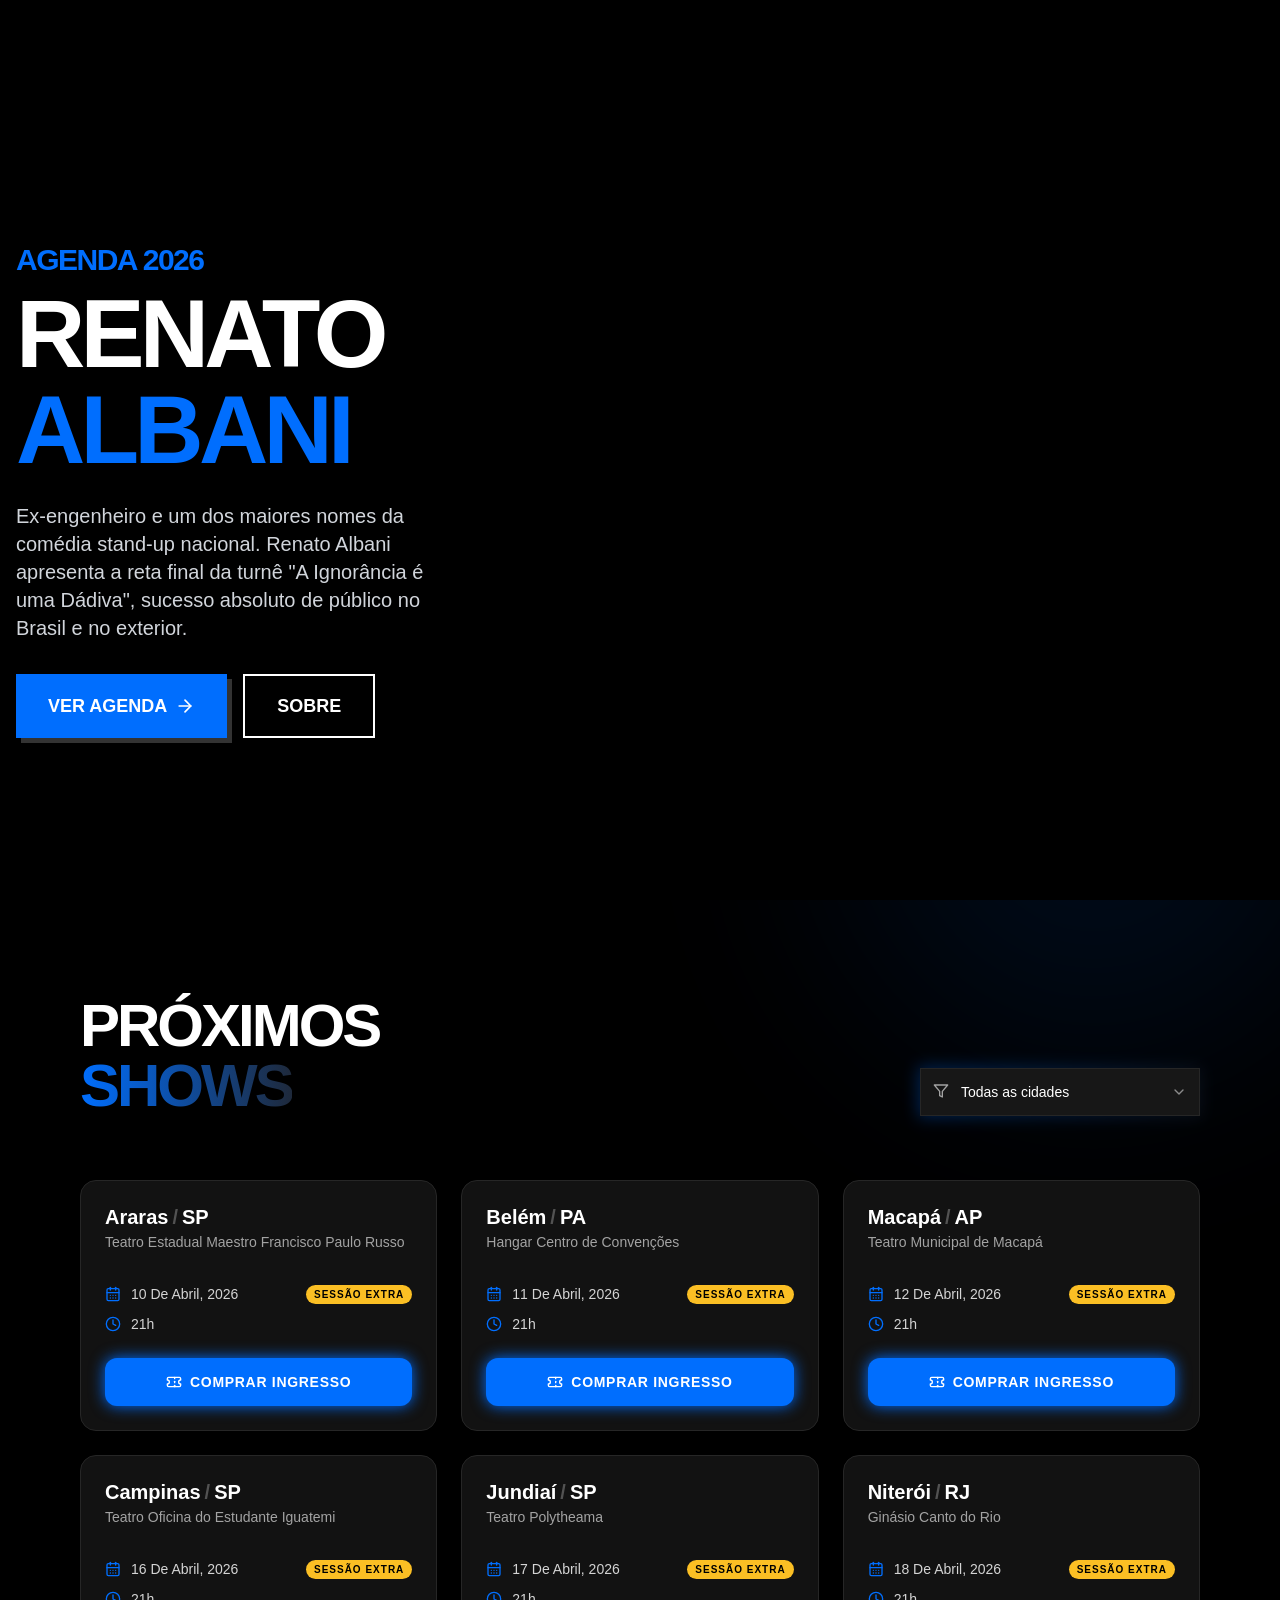
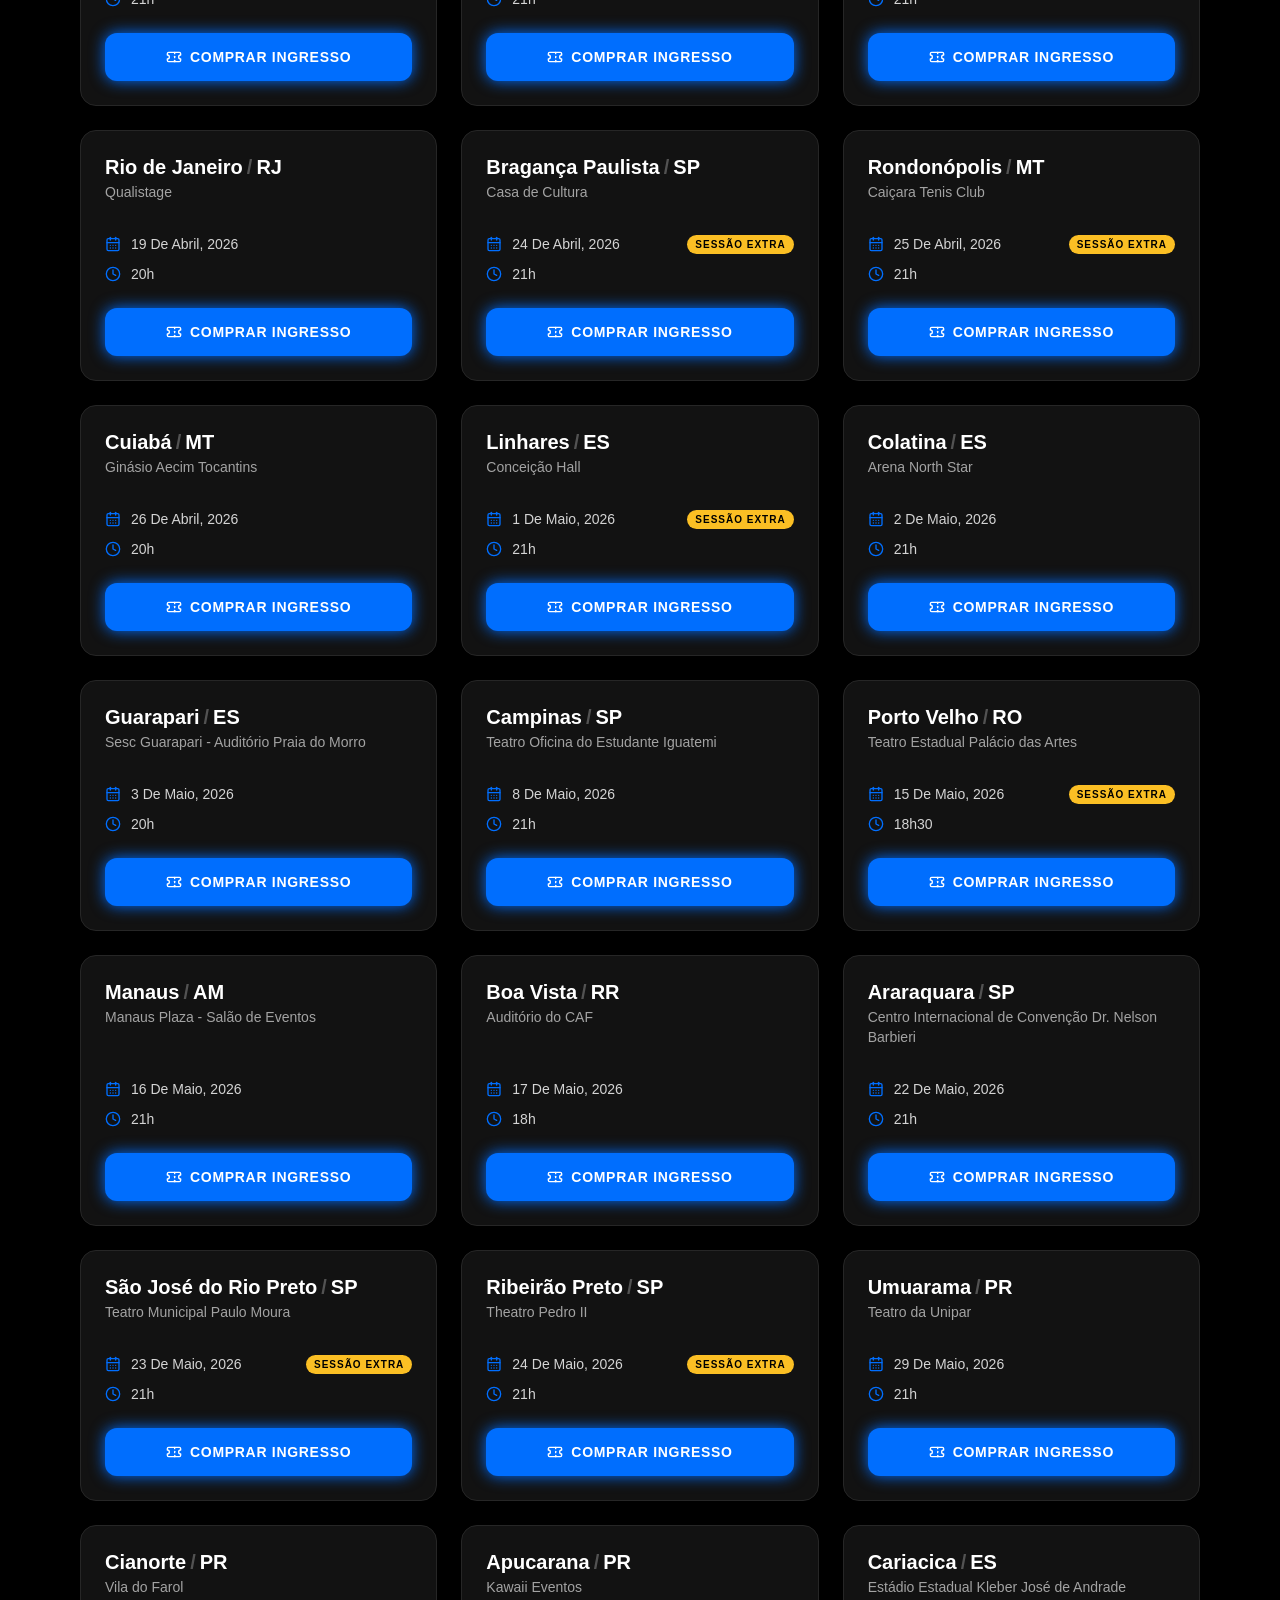
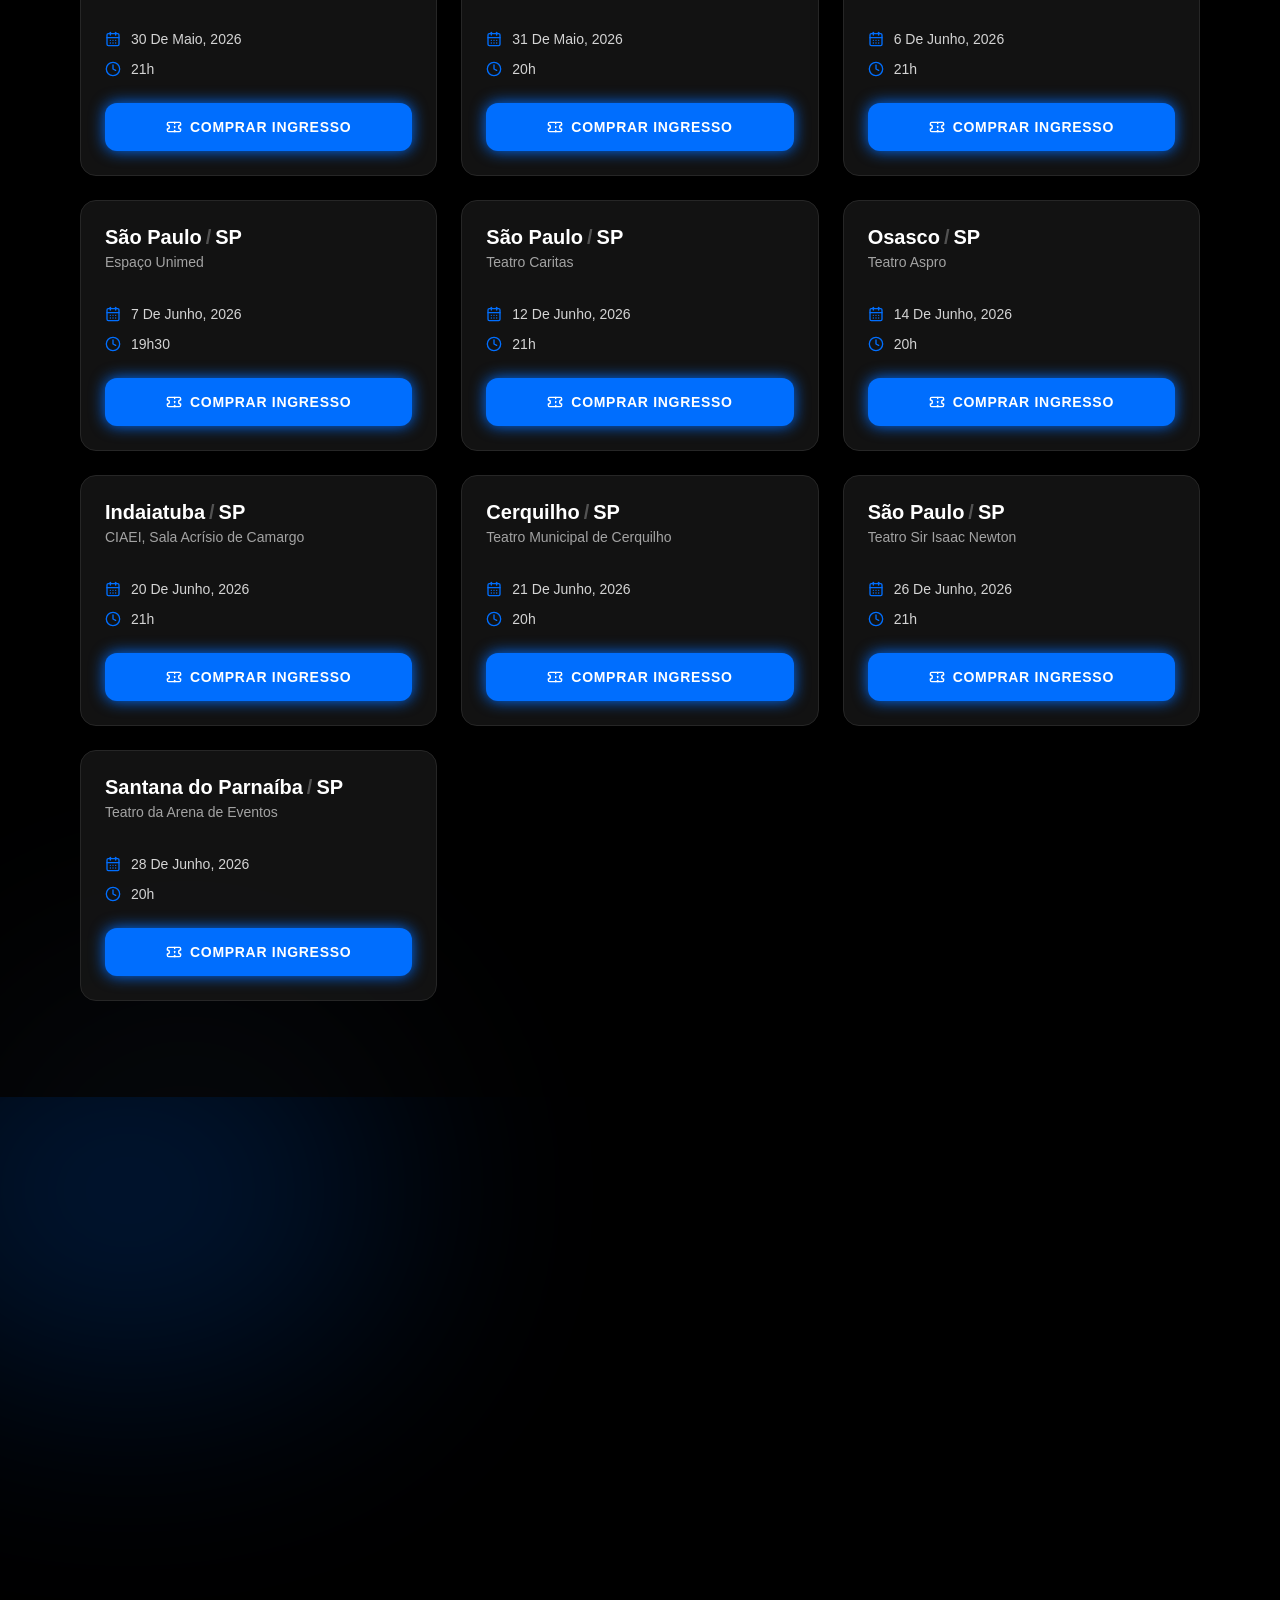
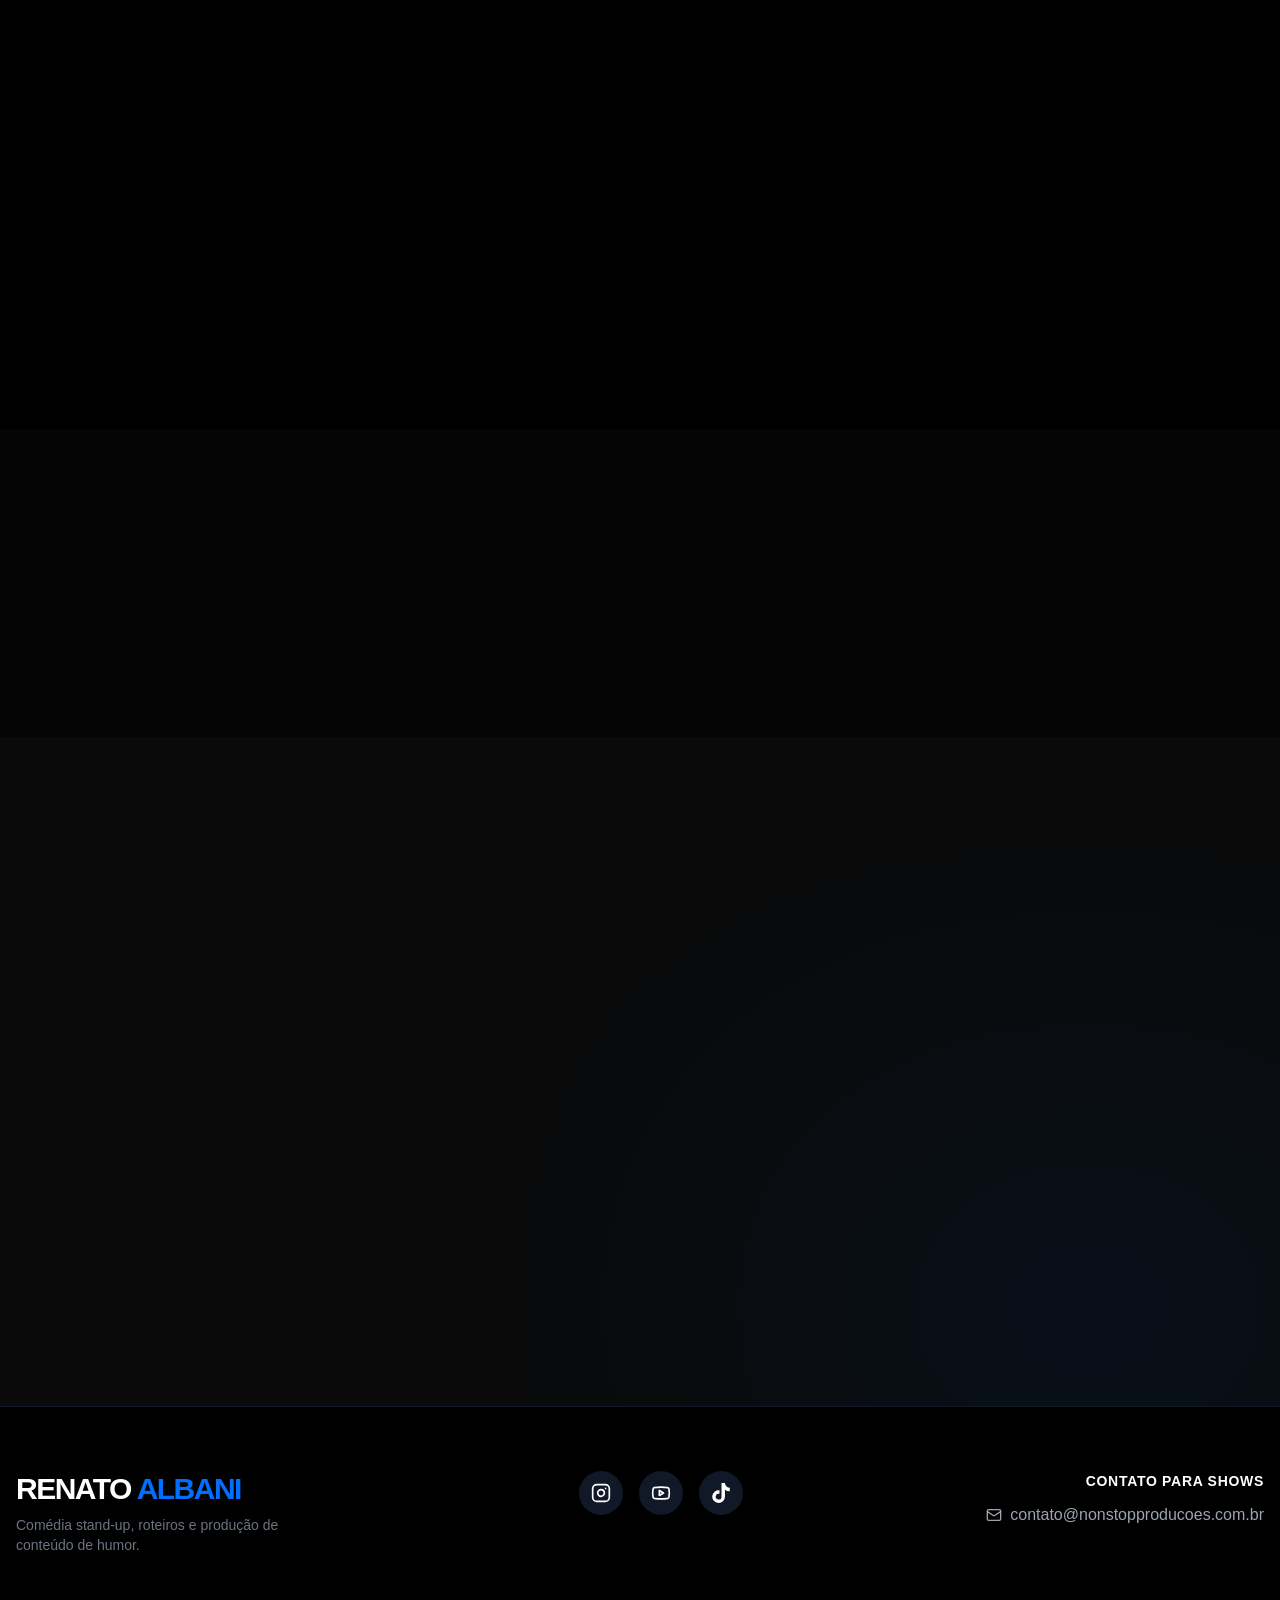
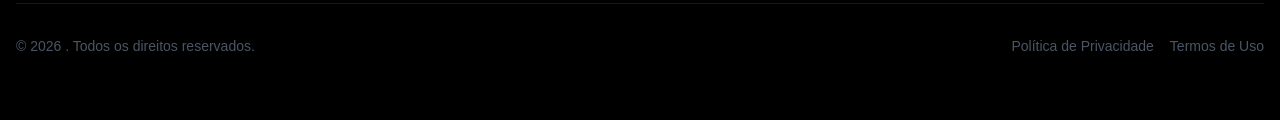
==== index.html @ 779baa6c "Add files via upload" ====
<!DOCTYPE html>
<!-- saved from url=(0043)https://renatoalbani.nonstop.com.br/#agenda -->
<html lang="en" style="--primary: #006efe; --secondary: #1e293b; --background: #000000; --text: #ffffff; --accent: #facc15; --status: #22c55e; --albani-blue: #006efe;"><head><meta http-equiv="Content-Type" content="text/html; charset=UTF-8">
	
	<link rel="icon" type="image/svg+xml" href="https://renatoalbani.nonstop.com.br/vite.svg">
	<meta name="generator" content="Renato">
	<meta name="viewport" content="width=device-width, initial-scale=1.0">
	<title>Renato Albani – NonStop</title>

	<!-- Meta Description -->
	<meta name="description" content="Site oficial de Renato Albani">

	<!-- Open Graph (para Facebook, WhatsApp, etc) -->
	<meta property="og:title" content="Renato Albani">
	<meta property="og:description" content="Site oficial de Renato Albani">
	<meta property="og:image" content="/site-assets/seo-image-1772901389747.jpg">
	<meta property="og:url" content="https://renatoalbani.nonstop.com.br/">
	<meta property="og:type" content="website">

	<!-- Twitter Card -->
	<meta name="twitter:card" content="summary_large_image">
	<meta name="twitter:title" content="Renato Albani">
	<meta name="twitter:description" content="Site oficial de Renato Albani">
	<meta name="twitter:image" content="/site-assets/seo-image-1772901389747.jpg">
  <script async="" src="./Renato Albani – NonStop_files/fbevents.js"></script><script type="text/javascript" async="" src="./Renato Albani – NonStop_files/js"></script><script async="" src="./Renato Albani – NonStop_files/gtm.js"></script><script type="module" crossorigin="" src="./Renato Albani – NonStop_files/index-f46a8a0e.js"></script>
  <link rel="stylesheet" href="./Renato Albani – NonStop_files/index-b6234763.css">
  <script type="module">
window.onerror = (message, source, lineno, colno, errorObj) => {
	const errorDetails = errorObj ? JSON.stringify({
		name: errorObj.name,
		message: errorObj.message,
		stack: errorObj.stack,
		source,
		lineno,
		colno,
	}) : null;

	window.parent.postMessage({
		type: 'horizons-runtime-error',
		message,
		error: errorDetails
	}, '*');
};
</script>
  <script type="module">
const observer = new MutationObserver((mutations) => {
	for (const mutation of mutations) {
		for (const addedNode of mutation.addedNodes) {
			if (
				addedNode.nodeType === Node.ELEMENT_NODE &&
				(
					addedNode.tagName?.toLowerCase() === 'vite-error-overlay' ||
					addedNode.classList?.contains('backdrop')
				)
			) {
				handleViteOverlay(addedNode);
			}
		}
	}
});

observer.observe(document.documentElement, {
	childList: true,
	subtree: true
});

function handleViteOverlay(node) {
	if (!node.shadowRoot) {
		return;
	}

	const backdrop = node.shadowRoot.querySelector('.backdrop');

	if (backdrop) {
		const overlayHtml = backdrop.outerHTML;
		const parser = new DOMParser();
		const doc = parser.parseFromString(overlayHtml, 'text/html');
		const messageBodyElement = doc.querySelector('.message-body');
		const fileElement = doc.querySelector('.file');
		const messageText = messageBodyElement ? messageBodyElement.textContent.trim() : '';
		const fileText = fileElement ? fileElement.textContent.trim() : '';
		const error = messageText + (fileText ? ' File:' + fileText : '');

		window.parent.postMessage({
			type: 'horizons-vite-error',
			error,
		}, '*');
	}
}
</script>
  <script type="module">
const originalConsoleError = console.error;
console.error = function(...args) {
	originalConsoleError.apply(console, args);

	let errorString = '';

	for (let i = 0; i < args.length; i++) {
		const arg = args[i];
		if (arg instanceof Error) {
			errorString = arg.stack || `${arg.name}: ${arg.message}`;
			break;
		}
	}

	if (!errorString) {
		errorString = args.map(arg => typeof arg === 'object' ? JSON.stringify(arg) : String(arg)).join(' ');
	}

	window.parent.postMessage({
		type: 'horizons-console-error',
		error: errorString
	}, '*');
};
</script>
  <script type="module">
const originalFetch = window.fetch;

window.fetch = function(...args) {
	const url = args[0] instanceof Request ? args[0].url : args[0];

	// Skip WebSocket URLs
	if (url.startsWith('ws:') || url.startsWith('wss:')) {
		return originalFetch.apply(this, args);
	}

	return originalFetch.apply(this, args)
		.then(async response => {
			const contentType = response.headers.get('Content-Type') || '';

			// Exclude HTML document responses
			const isDocumentResponse =
				contentType.includes('text/html') ||
				contentType.includes('application/xhtml+xml');

			if (!response.ok && !isDocumentResponse) {
					const responseClone = response.clone();
					const errorFromRes = await responseClone.text();
					const requestUrl = response.url;
					console.error(`Fetch error from ${requestUrl}: ${errorFromRes}`);
			}

			return response;
		})
		.catch(error => {
			if (!url.match(/.html?$/i)) {
				console.error(error);
			}

			throw error;
		});
};
</script>
  <script type="module">
if (window.navigation && window.self !== window.top) {
	window.navigation.addEventListener('navigate', (event) => {
		const url = event.destination.url;

		try {
			const destinationUrl = new URL(url);
			const destinationOrigin = destinationUrl.origin;
			const currentOrigin = window.location.origin;

			if (destinationOrigin === currentOrigin) {
				return;
			}
		} catch (error) {
			return;
		}

		window.parent.postMessage({
			type: 'horizons-navigation-error',
			url,
		}, '*');
	});
}
</script>
<style type="text/css"></style><meta name="description" content="Site oficial de Renato Albani: shows, agenda e novidades." data-react-helmet="true"><!-- Google Tag Manager -->
<script>(function(w,d,s,l,i){w[l]=w[l]||[];w[l].push({'gtm.start':
new Date().getTime(),event:'gtm.js'});var f=d.getElementsByTagName(s)[0],
j=d.createElement(s),dl=l!='dataLayer'?'&l='+l:'';j.async=true;j.src=
'https://www.googletagmanager.com/gtm.js?id='+i+dl;f.parentNode.insertBefore(j,f);
})(window,document,'script','dataLayer','GTM-5PXBJ64B');</script>
<!-- End Google Tag Manager --></head>

<body cz-shortcut-listen="true"><!-- End Google Tag Manager (noscript) -->
<noscript><iframe src="https://www.googletagmanager.com/ns.html?id=GTM-5PXBJ64B"
height="0" width="0" style="display:none;visibility:hidden"></iframe></noscript>
<!-- Google Tag Manager (noscript) -->
	<div id="root"><main class="bg-black min-h-screen flex flex-col"><section class="relative min-h-screen flex items-center pt-20 overflow-hidden bg-black"><div class="absolute inset-0 z-0" style="background-image: url(&quot;/site-assets/hero_background-1772838445820.jpg&quot;); background-size: cover; background-position: center center; background-repeat: no-repeat;"></div><div class="absolute inset-0 z-0 bg-gradient-to-r from-black/90 to-transparent"></div><div class="container mx-auto px-4 relative z-10"><div class="grid md:grid-cols-2 gap-12 items-center"><div class="text-left" style="opacity: 1; transform: none;"><h2 class="text-primary font-black tracking-tighter text-2xl md:text-3xl mb-2 uppercase">AGENDA 2026</h2><h1 class="text-6xl md:text-8xl font-black text-white leading-[0.9] mb-6 tracking-tighter uppercase">RENATO<br><span class="text-primary">ALBANI</span></h1><p class="text-xl text-gray-300 mb-8 max-w-md font-medium">Ex-engenheiro e um dos maiores nomes da comédia stand-up nacional. Renato Albani apresenta a reta final da turnê "A Ignorância é uma Dádiva", sucesso absoluto de público no Brasil e no exterior. </p><div class="flex flex-wrap gap-4"><a href="https://renatoalbani.nonstop.com.br/#agenda" class="bg-primary text-white px-8 py-4 rounded-none font-bold text-lg hover:bg-secondary transition-all flex items-center gap-2 shadow-[5px_5px_0px_0px_rgba(255,255,255,0.2)] hover:translate-y-1 hover:shadow-none">VER AGENDA <svg xmlns="http://www.w3.org/2000/svg" width="24" height="24" viewBox="0 0 24 24" fill="none" stroke="currentColor" stroke-width="2" stroke-linecap="round" stroke-linejoin="round" class="w-5 h-5"><path d="M5 12h14"></path><path d="m12 5 7 7-7 7"></path></svg></a><a href="https://renatoalbani.nonstop.com.br/#sobre" class="border-2 border-white text-white px-8 py-4 rounded-none font-bold text-lg hover:bg-white hover:text-black transition-all">SOBRE</a></div></div><div class="hidden md:block"></div></div></div></section><section id="agenda" class="py-24 bg-black relative overflow-hidden"><div class="absolute top-0 left-0 w-full h-full overflow-hidden pointer-events-none"><div class="absolute top-[-10%] right-[-5%] w-[500px] h-[500px] bg-primary opacity-10 rounded-full blur-[120px]"></div><div class="absolute bottom-[-10%] left-[-5%] w-[500px] h-[500px] bg-secondary opacity-20 rounded-full blur-[120px]"></div></div><div class="container mx-auto px-4 max-w-6xl relative z-10"><div class="flex flex-col md:flex-row justify-between items-start md:items-end mb-16 gap-8"><div class="text-left space-y-4"><h2 class="text-4xl md:text-6xl font-black text-white leading-tight uppercase tracking-tighter">Próximos <br><span class="text-transparent bg-clip-text bg-gradient-to-r from-primary to-secondary">Shows</span></h2></div><div class="w-full md:w-auto min-w-[280px]"><div class="relative group"><div class="absolute -inset-0.5 bg-gradient-to-r from-primary to-secondary rounded-lg blur opacity-30 group-hover:opacity-60 transition duration-500"></div><button type="button" role="combobox" aria-controls="radix-:r0:" aria-expanded="false" aria-autocomplete="none" dir="ltr" data-state="closed" class="flex items-center justify-between border px-3 py-2 text-sm ring-offset-background placeholder:text-muted-foreground focus:outline-none focus:ring-2 focus:ring-offset-2 disabled:cursor-not-allowed disabled:opacity-50 relative w-full h-12 bg-neutral-900 border-neutral-800 text-white focus:ring-primary rounded-lg pl-10"><svg xmlns="http://www.w3.org/2000/svg" width="24" height="24" viewBox="0 0 24 24" fill="none" stroke="currentColor" stroke-width="2" stroke-linecap="round" stroke-linejoin="round" class="absolute left-3 top-3.5 w-4 h-4 text-neutral-400"><polygon points="22 3 2 3 10 12.46 10 19 14 21 14 12.46 22 3"></polygon></svg><span style="pointer-events: none;">Todas as cidades</span><svg xmlns="http://www.w3.org/2000/svg" width="24" height="24" viewBox="0 0 24 24" fill="none" stroke="currentColor" stroke-width="2" stroke-linecap="round" stroke-linejoin="round" class="h-4 w-4 opacity-50" aria-hidden="true"><path d="m6 9 6 6 6-6"></path></svg></button></div></div></div><div class="grid grid-cols-1 md:grid-cols-2 lg:grid-cols-3 gap-6" style="opacity: 1;"><div class="group relative flex flex-col bg-neutral-900/80 hover:bg-neutral-900 border border-neutral-800 hover:border-blue-900/50 rounded-2xl overflow-hidden transition-all duration-300 ease-out" style="opacity: 1; transform: none;"><div class="p-6 flex flex-col gap-4 flex-1"><div><h3 class="text-xl font-bold text-white group-hover:text-primary transition-colors line-clamp-2 leading-tight mb-0.5">Araras<span class="text-neutral-600 mx-1">/</span>SP</h3><p class="text-sm font-medium text-neutral-400">Teatro Estadual Maestro Francisco Paulo Russo</p></div><div class="mt-auto space-y-2.5 pt-4"><div class="flex items-center gap-2.5"><svg xmlns="http://www.w3.org/2000/svg" width="24" height="24" viewBox="0 0 24 24" fill="none" stroke="currentColor" stroke-width="2" stroke-linecap="round" stroke-linejoin="round" class="w-4 h-4 text-primary"><rect width="18" height="18" x="3" y="4" rx="2" ry="2"></rect><line x1="16" x2="16" y1="2" y2="6"></line><line x1="8" x2="8" y1="2" y2="6"></line><line x1="3" x2="21" y1="10" y2="10"></line><path d="M8 14h.01"></path><path d="M12 14h.01"></path><path d="M16 14h.01"></path><path d="M8 18h.01"></path><path d="M12 18h.01"></path><path d="M16 18h.01"></path></svg><span class="text-sm font-medium text-neutral-300 capitalize">10 de abril, 2026</span><span class="ml-auto bg-amber-400 text-black text-[10px] font-black tracking-widest uppercase px-2 py-0.5 rounded-full">Sessão Extra</span></div><div class="flex items-center gap-2.5"><svg xmlns="http://www.w3.org/2000/svg" width="24" height="24" viewBox="0 0 24 24" fill="none" stroke="currentColor" stroke-width="2" stroke-linecap="round" stroke-linejoin="round" class="w-4 h-4 text-primary"><circle cx="12" cy="12" r="10"></circle><polyline points="12 6 12 12 16 14"></polyline></svg><span class="text-sm font-medium text-neutral-300">21h</span></div></div></div><div class="p-6 pt-0 mt-auto"><a href="Ingresso%20Digital.html?data=10+de+abril%2C+2026&hora=21h&local=Araras+%2F+SP+-+Teatro+Estadual+Maestro+Francisco+Paulo+Russo" class="inline-flex items-center justify-center ring-offset-background focus-visible:outline-none focus-visible:ring-2 focus-visible:ring-ring focus-visible:ring-offset-2 disabled:pointer-events-none disabled:opacity-50 hover:bg-primary/90 px-4 py-2 w-full h-12 rounded-xl text-sm font-bold uppercase tracking-wider transition-all duration-300 bg-primary hover:brightness-90 text-white shadow-[0_0_15px_var(--primary)] hover:shadow-[0_0_25px_var(--primary)] border-none" style="text-decoration: none;"><div class="flex items-center justify-center gap-2"><svg xmlns="http://www.w3.org/2000/svg" width="24" height="24" viewBox="0 0 24 24" fill="none" stroke="currentColor" stroke-width="2" stroke-linecap="round" stroke-linejoin="round" class="w-4 h-4"><path d="M2 9a3 3 0 0 1 0 6v2a2 2 0 0 0 2 2h16a2 2 0 0 0 2-2v-2a3 3 0 0 1 0-6V7a2 2 0 0 0-2-2H4a2 2 0 0 0-2 2Z"></path><path d="M13 5v2"></path><path d="M13 17v2"></path><path d="M13 11v2"></path></svg>Comprar Ingresso</div></a></div></div><div class="group relative flex flex-col bg-neutral-900/80 hover:bg-neutral-900 border border-neutral-800 hover:border-blue-900/50 rounded-2xl overflow-hidden transition-all duration-300 ease-out" style="opacity: 1; transform: none;"><div class="p-6 flex flex-col gap-4 flex-1"><div><h3 class="text-xl font-bold text-white group-hover:text-primary transition-colors line-clamp-2 leading-tight mb-0.5">Belém<span class="text-neutral-600 mx-1">/</span>PA</h3><p class="text-sm font-medium text-neutral-400">Hangar Centro de Convenções</p></div><div class="mt-auto space-y-2.5 pt-4"><div class="flex items-center gap-2.5"><svg xmlns="http://www.w3.org/2000/svg" width="24" height="24" viewBox="0 0 24 24" fill="none" stroke="currentColor" stroke-width="2" stroke-linecap="round" stroke-linejoin="round" class="w-4 h-4 text-primary"><rect width="18" height="18" x="3" y="4" rx="2" ry="2"></rect><line x1="16" x2="16" y1="2" y2="6"></line><line x1="8" x2="8" y1="2" y2="6"></line><line x1="3" x2="21" y1="10" y2="10"></line><path d="M8 14h.01"></path><path d="M12 14h.01"></path><path d="M16 14h.01"></path><path d="M8 18h.01"></path><path d="M12 18h.01"></path><path d="M16 18h.01"></path></svg><span class="text-sm font-medium text-neutral-300 capitalize">11 de abril, 2026</span><span class="ml-auto bg-amber-400 text-black text-[10px] font-black tracking-widest uppercase px-2 py-0.5 rounded-full">Sessão Extra</span></div><div class="flex items-center gap-2.5"><svg xmlns="http://www.w3.org/2000/svg" width="24" height="24" viewBox="0 0 24 24" fill="none" stroke="currentColor" stroke-width="2" stroke-linecap="round" stroke-linejoin="round" class="w-4 h-4 text-primary"><circle cx="12" cy="12" r="10"></circle><polyline points="12 6 12 12 16 14"></polyline></svg><span class="text-sm font-medium text-neutral-300">21h</span></div></div></div><div class="p-6 pt-0 mt-auto"><a href="Ingresso%20Digital.html?data=11+de+abril%2C+2026&hora=21h&local=Bel%C3%A9m+%2F+PA+-+Hangar+Centro+de+Conven%C3%A7%C3%B5es" class="inline-flex items-center justify-center ring-offset-background focus-visible:outline-none focus-visible:ring-2 focus-visible:ring-ring focus-visible:ring-offset-2 disabled:pointer-events-none disabled:opacity-50 hover:bg-primary/90 px-4 py-2 w-full h-12 rounded-xl text-sm font-bold uppercase tracking-wider transition-all duration-300 bg-primary hover:brightness-90 text-white shadow-[0_0_15px_var(--primary)] hover:shadow-[0_0_25px_var(--primary)] border-none" style="text-decoration: none;"><div class="flex items-center justify-center gap-2"><svg xmlns="http://www.w3.org/2000/svg" width="24" height="24" viewBox="0 0 24 24" fill="none" stroke="currentColor" stroke-width="2" stroke-linecap="round" stroke-linejoin="round" class="w-4 h-4"><path d="M2 9a3 3 0 0 1 0 6v2a2 2 0 0 0 2 2h16a2 2 0 0 0 2-2v-2a3 3 0 0 1 0-6V7a2 2 0 0 0-2-2H4a2 2 0 0 0-2 2Z"></path><path d="M13 5v2"></path><path d="M13 17v2"></path><path d="M13 11v2"></path></svg>Comprar Ingresso</div></a></div></div><div class="group relative flex flex-col bg-neutral-900/80 hover:bg-neutral-900 border border-neutral-800 hover:border-blue-900/50 rounded-2xl overflow-hidden transition-all duration-300 ease-out" style="opacity: 1; transform: none;"><div class="p-6 flex flex-col gap-4 flex-1"><div><h3 class="text-xl font-bold text-white group-hover:text-primary transition-colors line-clamp-2 leading-tight mb-0.5">Macapá<span class="text-neutral-600 mx-1">/</span>AP</h3><p class="text-sm font-medium text-neutral-400">Teatro Municipal de Macapá</p></div><div class="mt-auto space-y-2.5 pt-4"><div class="flex items-center gap-2.5"><svg xmlns="http://www.w3.org/2000/svg" width="24" height="24" viewBox="0 0 24 24" fill="none" stroke="currentColor" stroke-width="2" stroke-linecap="round" stroke-linejoin="round" class="w-4 h-4 text-primary"><rect width="18" height="18" x="3" y="4" rx="2" ry="2"></rect><line x1="16" x2="16" y1="2" y2="6"></line><line x1="8" x2="8" y1="2" y2="6"></line><line x1="3" x2="21" y1="10" y2="10"></line><path d="M8 14h.01"></path><path d="M12 14h.01"></path><path d="M16 14h.01"></path><path d="M8 18h.01"></path><path d="M12 18h.01"></path><path d="M16 18h.01"></path></svg><span class="text-sm font-medium text-neutral-300 capitalize">12 de abril, 2026</span><span class="ml-auto bg-amber-400 text-black text-[10px] font-black tracking-widest uppercase px-2 py-0.5 rounded-full">Sessão Extra</span></div><div class="flex items-center gap-2.5"><svg xmlns="http://www.w3.org/2000/svg" width="24" height="24" viewBox="0 0 24 24" fill="none" stroke="currentColor" stroke-width="2" stroke-linecap="round" stroke-linejoin="round" class="w-4 h-4 text-primary"><circle cx="12" cy="12" r="10"></circle><polyline points="12 6 12 12 16 14"></polyline></svg><span class="text-sm font-medium text-neutral-300">21h</span></div></div></div><div class="p-6 pt-0 mt-auto"><a href="Ingresso%20Digital.html?data=12+de+abril%2C+2026&hora=21h&local=Macap%C3%A1+%2F+AP+-+Teatro+Municipal+de+Macap%C3%A1" class="inline-flex items-center justify-center ring-offset-background focus-visible:outline-none focus-visible:ring-2 focus-visible:ring-ring focus-visible:ring-offset-2 disabled:pointer-events-none disabled:opacity-50 hover:bg-primary/90 px-4 py-2 w-full h-12 rounded-xl text-sm font-bold uppercase tracking-wider transition-all duration-300 bg-primary hover:brightness-90 text-white shadow-[0_0_15px_var(--primary)] hover:shadow-[0_0_25px_var(--primary)] border-none" style="text-decoration: none;"><div class="flex items-center justify-center gap-2"><svg xmlns="http://www.w3.org/2000/svg" width="24" height="24" viewBox="0 0 24 24" fill="none" stroke="currentColor" stroke-width="2" stroke-linecap="round" stroke-linejoin="round" class="w-4 h-4"><path d="M2 9a3 3 0 0 1 0 6v2a2 2 0 0 0 2 2h16a2 2 0 0 0 2-2v-2a3 3 0 0 1 0-6V7a2 2 0 0 0-2-2H4a2 2 0 0 0-2 2Z"></path><path d="M13 5v2"></path><path d="M13 17v2"></path><path d="M13 11v2"></path></svg>Comprar Ingresso</div></a></div></div><div class="group relative flex flex-col bg-neutral-900/80 hover:bg-neutral-900 border border-neutral-800 hover:border-blue-900/50 rounded-2xl overflow-hidden transition-all duration-300 ease-out" style="opacity: 1; transform: none;"><div class="p-6 flex flex-col gap-4 flex-1"><div><h3 class="text-xl font-bold text-white group-hover:text-primary transition-colors line-clamp-2 leading-tight mb-0.5">Campinas<span class="text-neutral-600 mx-1">/</span>SP</h3><p class="text-sm font-medium text-neutral-400">Teatro Oficina do Estudante Iguatemi</p></div><div class="mt-auto space-y-2.5 pt-4"><div class="flex items-center gap-2.5"><svg xmlns="http://www.w3.org/2000/svg" width="24" height="24" viewBox="0 0 24 24" fill="none" stroke="currentColor" stroke-width="2" stroke-linecap="round" stroke-linejoin="round" class="w-4 h-4 text-primary"><rect width="18" height="18" x="3" y="4" rx="2" ry="2"></rect><line x1="16" x2="16" y1="2" y2="6"></line><line x1="8" x2="8" y1="2" y2="6"></line><line x1="3" x2="21" y1="10" y2="10"></line><path d="M8 14h.01"></path><path d="M12 14h.01"></path><path d="M16 14h.01"></path><path d="M8 18h.01"></path><path d="M12 18h.01"></path><path d="M16 18h.01"></path></svg><span class="text-sm font-medium text-neutral-300 capitalize">16 de abril, 2026</span><span class="ml-auto bg-amber-400 text-black text-[10px] font-black tracking-widest uppercase px-2 py-0.5 rounded-full">Sessão Extra</span></div><div class="flex items-center gap-2.5"><svg xmlns="http://www.w3.org/2000/svg" width="24" height="24" viewBox="0 0 24 24" fill="none" stroke="currentColor" stroke-width="2" stroke-linecap="round" stroke-linejoin="round" class="w-4 h-4 text-primary"><circle cx="12" cy="12" r="10"></circle><polyline points="12 6 12 12 16 14"></polyline></svg><span class="text-sm font-medium text-neutral-300">21h</span></div></div></div><div class="p-6 pt-0 mt-auto"><a href="Ingresso%20Digital.html?data=16+de+abril%2C+2026&hora=21h&local=Campinas+%2F+SP+-+Teatro+Oficina+do+Estudante+Iguatemi" class="inline-flex items-center justify-center ring-offset-background focus-visible:outline-none focus-visible:ring-2 focus-visible:ring-ring focus-visible:ring-offset-2 disabled:pointer-events-none disabled:opacity-50 hover:bg-primary/90 px-4 py-2 w-full h-12 rounded-xl text-sm font-bold uppercase tracking-wider transition-all duration-300 bg-primary hover:brightness-90 text-white shadow-[0_0_15px_var(--primary)] hover:shadow-[0_0_25px_var(--primary)] border-none" style="text-decoration: none;"><div class="flex items-center justify-center gap-2"><svg xmlns="http://www.w3.org/2000/svg" width="24" height="24" viewBox="0 0 24 24" fill="none" stroke="currentColor" stroke-width="2" stroke-linecap="round" stroke-linejoin="round" class="w-4 h-4"><path d="M2 9a3 3 0 0 1 0 6v2a2 2 0 0 0 2 2h16a2 2 0 0 0 2-2v-2a3 3 0 0 1 0-6V7a2 2 0 0 0-2-2H4a2 2 0 0 0-2 2Z"></path><path d="M13 5v2"></path><path d="M13 17v2"></path><path d="M13 11v2"></path></svg>Comprar Ingresso</div></a></div></div><div class="group relative flex flex-col bg-neutral-900/80 hover:bg-neutral-900 border border-neutral-800 hover:border-blue-900/50 rounded-2xl overflow-hidden transition-all duration-300 ease-out" style="opacity: 1; transform: none;"><div class="p-6 flex flex-col gap-4 flex-1"><div><h3 class="text-xl font-bold text-white group-hover:text-primary transition-colors line-clamp-2 leading-tight mb-0.5">Jundiaí<span class="text-neutral-600 mx-1">/</span>SP</h3><p class="text-sm font-medium text-neutral-400">Teatro Polytheama</p></div><div class="mt-auto space-y-2.5 pt-4"><div class="flex items-center gap-2.5"><svg xmlns="http://www.w3.org/2000/svg" width="24" height="24" viewBox="0 0 24 24" fill="none" stroke="currentColor" stroke-width="2" stroke-linecap="round" stroke-linejoin="round" class="w-4 h-4 text-primary"><rect width="18" height="18" x="3" y="4" rx="2" ry="2"></rect><line x1="16" x2="16" y1="2" y2="6"></line><line x1="8" x2="8" y1="2" y2="6"></line><line x1="3" x2="21" y1="10" y2="10"></line><path d="M8 14h.01"></path><path d="M12 14h.01"></path><path d="M16 14h.01"></path><path d="M8 18h.01"></path><path d="M12 18h.01"></path><path d="M16 18h.01"></path></svg><span class="text-sm font-medium text-neutral-300 capitalize">17 de abril, 2026</span><span class="ml-auto bg-amber-400 text-black text-[10px] font-black tracking-widest uppercase px-2 py-0.5 rounded-full">Sessão Extra</span></div><div class="flex items-center gap-2.5"><svg xmlns="http://www.w3.org/2000/svg" width="24" height="24" viewBox="0 0 24 24" fill="none" stroke="currentColor" stroke-width="2" stroke-linecap="round" stroke-linejoin="round" class="w-4 h-4 text-primary"><circle cx="12" cy="12" r="10"></circle><polyline points="12 6 12 12 16 14"></polyline></svg><span class="text-sm font-medium text-neutral-300">21h</span></div></div></div><div class="p-6 pt-0 mt-auto"><a href="Ingresso%20Digital.html?data=17+de+abril%2C+2026&hora=21h&local=Jundia%C3%AD+%2F+SP+-+Teatro+Polytheama" class="inline-flex items-center justify-center ring-offset-background focus-visible:outline-none focus-visible:ring-2 focus-visible:ring-ring focus-visible:ring-offset-2 disabled:pointer-events-none disabled:opacity-50 hover:bg-primary/90 px-4 py-2 w-full h-12 rounded-xl text-sm font-bold uppercase tracking-wider transition-all duration-300 bg-primary hover:brightness-90 text-white shadow-[0_0_15px_var(--primary)] hover:shadow-[0_0_25px_var(--primary)] border-none" style="text-decoration: none;"><div class="flex items-center justify-center gap-2"><svg xmlns="http://www.w3.org/2000/svg" width="24" height="24" viewBox="0 0 24 24" fill="none" stroke="currentColor" stroke-width="2" stroke-linecap="round" stroke-linejoin="round" class="w-4 h-4"><path d="M2 9a3 3 0 0 1 0 6v2a2 2 0 0 0 2 2h16a2 2 0 0 0 2-2v-2a3 3 0 0 1 0-6V7a2 2 0 0 0-2-2H4a2 2 0 0 0-2 2Z"></path><path d="M13 5v2"></path><path d="M13 17v2"></path><path d="M13 11v2"></path></svg>Comprar Ingresso</div></a></div></div><div class="group relative flex flex-col bg-neutral-900/80 hover:bg-neutral-900 border border-neutral-800 hover:border-blue-900/50 rounded-2xl overflow-hidden transition-all duration-300 ease-out" style="opacity: 1; transform: none;"><div class="p-6 flex flex-col gap-4 flex-1"><div><h3 class="text-xl font-bold text-white group-hover:text-primary transition-colors line-clamp-2 leading-tight mb-0.5">Niterói<span class="text-neutral-600 mx-1">/</span>RJ</h3><p class="text-sm font-medium text-neutral-400">Ginásio Canto do Rio</p></div><div class="mt-auto space-y-2.5 pt-4"><div class="flex items-center gap-2.5"><svg xmlns="http://www.w3.org/2000/svg" width="24" height="24" viewBox="0 0 24 24" fill="none" stroke="currentColor" stroke-width="2" stroke-linecap="round" stroke-linejoin="round" class="w-4 h-4 text-primary"><rect width="18" height="18" x="3" y="4" rx="2" ry="2"></rect><line x1="16" x2="16" y1="2" y2="6"></line><line x1="8" x2="8" y1="2" y2="6"></line><line x1="3" x2="21" y1="10" y2="10"></line><path d="M8 14h.01"></path><path d="M12 14h.01"></path><path d="M16 14h.01"></path><path d="M8 18h.01"></path><path d="M12 18h.01"></path><path d="M16 18h.01"></path></svg><span class="text-sm font-medium text-neutral-300 capitalize">18 de abril, 2026</span><span class="ml-auto bg-amber-400 text-black text-[10px] font-black tracking-widest uppercase px-2 py-0.5 rounded-full">Sessão Extra</span></div><div class="flex items-center gap-2.5"><svg xmlns="http://www.w3.org/2000/svg" width="24" height="24" viewBox="0 0 24 24" fill="none" stroke="currentColor" stroke-width="2" stroke-linecap="round" stroke-linejoin="round" class="w-4 h-4 text-primary"><circle cx="12" cy="12" r="10"></circle><polyline points="12 6 12 12 16 14"></polyline></svg><span class="text-sm font-medium text-neutral-300">21h</span></div></div></div><div class="p-6 pt-0 mt-auto"><a href="Ingresso%20Digital.html?data=18+de+abril%2C+2026&hora=21h&local=Niter%C3%B3i+%2F+RJ+-+Gin%C3%A1sio+Canto+do+Rio" class="inline-flex items-center justify-center ring-offset-background focus-visible:outline-none focus-visible:ring-2 focus-visible:ring-ring focus-visible:ring-offset-2 disabled:pointer-events-none disabled:opacity-50 hover:bg-primary/90 px-4 py-2 w-full h-12 rounded-xl text-sm font-bold uppercase tracking-wider transition-all duration-300 bg-primary hover:brightness-90 text-white shadow-[0_0_15px_var(--primary)] hover:shadow-[0_0_25px_var(--primary)] border-none" style="text-decoration: none;"><div class="flex items-center justify-center gap-2"><svg xmlns="http://www.w3.org/2000/svg" width="24" height="24" viewBox="0 0 24 24" fill="none" stroke="currentColor" stroke-width="2" stroke-linecap="round" stroke-linejoin="round" class="w-4 h-4"><path d="M2 9a3 3 0 0 1 0 6v2a2 2 0 0 0 2 2h16a2 2 0 0 0 2-2v-2a3 3 0 0 1 0-6V7a2 2 0 0 0-2-2H4a2 2 0 0 0-2 2Z"></path><path d="M13 5v2"></path><path d="M13 17v2"></path><path d="M13 11v2"></path></svg>Comprar Ingresso</div></a></div></div><div class="group relative flex flex-col bg-neutral-900/80 hover:bg-neutral-900 border border-neutral-800 hover:border-blue-900/50 rounded-2xl overflow-hidden transition-all duration-300 ease-out" style="opacity: 1; transform: none;"><div class="p-6 flex flex-col gap-4 flex-1"><div><h3 class="text-xl font-bold text-white group-hover:text-primary transition-colors line-clamp-2 leading-tight mb-0.5">Rio de Janeiro<span class="text-neutral-600 mx-1">/</span>RJ</h3><p class="text-sm font-medium text-neutral-400">Qualistage</p></div><div class="mt-auto space-y-2.5 pt-4"><div class="flex items-center gap-2.5"><svg xmlns="http://www.w3.org/2000/svg" width="24" height="24" viewBox="0 0 24 24" fill="none" stroke="currentColor" stroke-width="2" stroke-linecap="round" stroke-linejoin="round" class="w-4 h-4 text-primary"><rect width="18" height="18" x="3" y="4" rx="2" ry="2"></rect><line x1="16" x2="16" y1="2" y2="6"></line><line x1="8" x2="8" y1="2" y2="6"></line><line x1="3" x2="21" y1="10" y2="10"></line><path d="M8 14h.01"></path><path d="M12 14h.01"></path><path d="M16 14h.01"></path><path d="M8 18h.01"></path><path d="M12 18h.01"></path><path d="M16 18h.01"></path></svg><span class="text-sm font-medium text-neutral-300 capitalize">19 de abril, 2026</span></div><div class="flex items-center gap-2.5"><svg xmlns="http://www.w3.org/2000/svg" width="24" height="24" viewBox="0 0 24 24" fill="none" stroke="currentColor" stroke-width="2" stroke-linecap="round" stroke-linejoin="round" class="w-4 h-4 text-primary"><circle cx="12" cy="12" r="10"></circle><polyline points="12 6 12 12 16 14"></polyline></svg><span class="text-sm font-medium text-neutral-300">20h</span></div></div></div><div class="p-6 pt-0 mt-auto"><a href="Ingresso%20Digital.html?data=19+de+abril%2C+2026&hora=20h&local=Rio+de+Janeiro+%2F+RJ+-+Qualistage" class="inline-flex items-center justify-center ring-offset-background focus-visible:outline-none focus-visible:ring-2 focus-visible:ring-ring focus-visible:ring-offset-2 disabled:pointer-events-none disabled:opacity-50 hover:bg-primary/90 px-4 py-2 w-full h-12 rounded-xl text-sm font-bold uppercase tracking-wider transition-all duration-300 bg-primary hover:brightness-90 text-white shadow-[0_0_15px_var(--primary)] hover:shadow-[0_0_25px_var(--primary)] border-none" style="text-decoration: none;"><div class="flex items-center justify-center gap-2"><svg xmlns="http://www.w3.org/2000/svg" width="24" height="24" viewBox="0 0 24 24" fill="none" stroke="currentColor" stroke-width="2" stroke-linecap="round" stroke-linejoin="round" class="w-4 h-4"><path d="M2 9a3 3 0 0 1 0 6v2a2 2 0 0 0 2 2h16a2 2 0 0 0 2-2v-2a3 3 0 0 1 0-6V7a2 2 0 0 0-2-2H4a2 2 0 0 0-2 2Z"></path><path d="M13 5v2"></path><path d="M13 17v2"></path><path d="M13 11v2"></path></svg>Comprar Ingresso</div></a></div></div><div class="group relative flex flex-col bg-neutral-900/80 hover:bg-neutral-900 border border-neutral-800 hover:border-blue-900/50 rounded-2xl overflow-hidden transition-all duration-300 ease-out" style="opacity: 1; transform: none;"><div class="p-6 flex flex-col gap-4 flex-1"><div><h3 class="text-xl font-bold text-white group-hover:text-primary transition-colors line-clamp-2 leading-tight mb-0.5">Bragança Paulista<span class="text-neutral-600 mx-1">/</span>SP</h3><p class="text-sm font-medium text-neutral-400">Casa de Cultura</p></div><div class="mt-auto space-y-2.5 pt-4"><div class="flex items-center gap-2.5"><svg xmlns="http://www.w3.org/2000/svg" width="24" height="24" viewBox="0 0 24 24" fill="none" stroke="currentColor" stroke-width="2" stroke-linecap="round" stroke-linejoin="round" class="w-4 h-4 text-primary"><rect width="18" height="18" x="3" y="4" rx="2" ry="2"></rect><line x1="16" x2="16" y1="2" y2="6"></line><line x1="8" x2="8" y1="2" y2="6"></line><line x1="3" x2="21" y1="10" y2="10"></line><path d="M8 14h.01"></path><path d="M12 14h.01"></path><path d="M16 14h.01"></path><path d="M8 18h.01"></path><path d="M12 18h.01"></path><path d="M16 18h.01"></path></svg><span class="text-sm font-medium text-neutral-300 capitalize">24 de abril, 2026</span><span class="ml-auto bg-amber-400 text-black text-[10px] font-black tracking-widest uppercase px-2 py-0.5 rounded-full">Sessão Extra</span></div><div class="flex items-center gap-2.5"><svg xmlns="http://www.w3.org/2000/svg" width="24" height="24" viewBox="0 0 24 24" fill="none" stroke="currentColor" stroke-width="2" stroke-linecap="round" stroke-linejoin="round" class="w-4 h-4 text-primary"><circle cx="12" cy="12" r="10"></circle><polyline points="12 6 12 12 16 14"></polyline></svg><span class="text-sm font-medium text-neutral-300">21h</span></div></div></div><div class="p-6 pt-0 mt-auto"><a href="Ingresso%20Digital.html?data=24+de+abril%2C+2026&hora=21h&local=Bragan%C3%A7a+Paulista+%2F+SP+-+Casa+de+Cultura" class="inline-flex items-center justify-center ring-offset-background focus-visible:outline-none focus-visible:ring-2 focus-visible:ring-ring focus-visible:ring-offset-2 disabled:pointer-events-none disabled:opacity-50 hover:bg-primary/90 px-4 py-2 w-full h-12 rounded-xl text-sm font-bold uppercase tracking-wider transition-all duration-300 bg-primary hover:brightness-90 text-white shadow-[0_0_15px_var(--primary)] hover:shadow-[0_0_25px_var(--primary)] border-none" style="text-decoration: none;"><div class="flex items-center justify-center gap-2"><svg xmlns="http://www.w3.org/2000/svg" width="24" height="24" viewBox="0 0 24 24" fill="none" stroke="currentColor" stroke-width="2" stroke-linecap="round" stroke-linejoin="round" class="w-4 h-4"><path d="M2 9a3 3 0 0 1 0 6v2a2 2 0 0 0 2 2h16a2 2 0 0 0 2-2v-2a3 3 0 0 1 0-6V7a2 2 0 0 0-2-2H4a2 2 0 0 0-2 2Z"></path><path d="M13 5v2"></path><path d="M13 17v2"></path><path d="M13 11v2"></path></svg>Comprar Ingresso</div></a></div></div><div class="group relative flex flex-col bg-neutral-900/80 hover:bg-neutral-900 border border-neutral-800 hover:border-blue-900/50 rounded-2xl overflow-hidden transition-all duration-300 ease-out" style="opacity: 1; transform: none;"><div class="p-6 flex flex-col gap-4 flex-1"><div><h3 class="text-xl font-bold text-white group-hover:text-primary transition-colors line-clamp-2 leading-tight mb-0.5">Rondonópolis<span class="text-neutral-600 mx-1">/</span>MT</h3><p class="text-sm font-medium text-neutral-400">Caiçara Tenis Club</p></div><div class="mt-auto space-y-2.5 pt-4"><div class="flex items-center gap-2.5"><svg xmlns="http://www.w3.org/2000/svg" width="24" height="24" viewBox="0 0 24 24" fill="none" stroke="currentColor" stroke-width="2" stroke-linecap="round" stroke-linejoin="round" class="w-4 h-4 text-primary"><rect width="18" height="18" x="3" y="4" rx="2" ry="2"></rect><line x1="16" x2="16" y1="2" y2="6"></line><line x1="8" x2="8" y1="2" y2="6"></line><line x1="3" x2="21" y1="10" y2="10"></line><path d="M8 14h.01"></path><path d="M12 14h.01"></path><path d="M16 14h.01"></path><path d="M8 18h.01"></path><path d="M12 18h.01"></path><path d="M16 18h.01"></path></svg><span class="text-sm font-medium text-neutral-300 capitalize">25 de abril, 2026</span><span class="ml-auto bg-amber-400 text-black text-[10px] font-black tracking-widest uppercase px-2 py-0.5 rounded-full">Sessão Extra</span></div><div class="flex items-center gap-2.5"><svg xmlns="http://www.w3.org/2000/svg" width="24" height="24" viewBox="0 0 24 24" fill="none" stroke="currentColor" stroke-width="2" stroke-linecap="round" stroke-linejoin="round" class="w-4 h-4 text-primary"><circle cx="12" cy="12" r="10"></circle><polyline points="12 6 12 12 16 14"></polyline></svg><span class="text-sm font-medium text-neutral-300">21h</span></div></div></div><div class="p-6 pt-0 mt-auto"><a href="Ingresso%20Digital.html?data=25+de+abril%2C+2026&hora=21h&local=Rondon%C3%B3polis+%2F+MT+-+Cai%C3%A7ara+Tenis+Club" class="inline-flex items-center justify-center ring-offset-background focus-visible:outline-none focus-visible:ring-2 focus-visible:ring-ring focus-visible:ring-offset-2 disabled:pointer-events-none disabled:opacity-50 hover:bg-primary/90 px-4 py-2 w-full h-12 rounded-xl text-sm font-bold uppercase tracking-wider transition-all duration-300 bg-primary hover:brightness-90 text-white shadow-[0_0_15px_var(--primary)] hover:shadow-[0_0_25px_var(--primary)] border-none" style="text-decoration: none;"><div class="flex items-center justify-center gap-2"><svg xmlns="http://www.w3.org/2000/svg" width="24" height="24" viewBox="0 0 24 24" fill="none" stroke="currentColor" stroke-width="2" stroke-linecap="round" stroke-linejoin="round" class="w-4 h-4"><path d="M2 9a3 3 0 0 1 0 6v2a2 2 0 0 0 2 2h16a2 2 0 0 0 2-2v-2a3 3 0 0 1 0-6V7a2 2 0 0 0-2-2H4a2 2 0 0 0-2 2Z"></path><path d="M13 5v2"></path><path d="M13 17v2"></path><path d="M13 11v2"></path></svg>Comprar Ingresso</div></a></div></div><div class="group relative flex flex-col bg-neutral-900/80 hover:bg-neutral-900 border border-neutral-800 hover:border-blue-900/50 rounded-2xl overflow-hidden transition-all duration-300 ease-out" style="opacity: 1; transform: none;"><div class="p-6 flex flex-col gap-4 flex-1"><div><h3 class="text-xl font-bold text-white group-hover:text-primary transition-colors line-clamp-2 leading-tight mb-0.5">Cuiabá<span class="text-neutral-600 mx-1">/</span>MT</h3><p class="text-sm font-medium text-neutral-400">Ginásio Aecim Tocantins</p></div><div class="mt-auto space-y-2.5 pt-4"><div class="flex items-center gap-2.5"><svg xmlns="http://www.w3.org/2000/svg" width="24" height="24" viewBox="0 0 24 24" fill="none" stroke="currentColor" stroke-width="2" stroke-linecap="round" stroke-linejoin="round" class="w-4 h-4 text-primary"><rect width="18" height="18" x="3" y="4" rx="2" ry="2"></rect><line x1="16" x2="16" y1="2" y2="6"></line><line x1="8" x2="8" y1="2" y2="6"></line><line x1="3" x2="21" y1="10" y2="10"></line><path d="M8 14h.01"></path><path d="M12 14h.01"></path><path d="M16 14h.01"></path><path d="M8 18h.01"></path><path d="M12 18h.01"></path><path d="M16 18h.01"></path></svg><span class="text-sm font-medium text-neutral-300 capitalize">26 de abril, 2026</span></div><div class="flex items-center gap-2.5"><svg xmlns="http://www.w3.org/2000/svg" width="24" height="24" viewBox="0 0 24 24" fill="none" stroke="currentColor" stroke-width="2" stroke-linecap="round" stroke-linejoin="round" class="w-4 h-4 text-primary"><circle cx="12" cy="12" r="10"></circle><polyline points="12 6 12 12 16 14"></polyline></svg><span class="text-sm font-medium text-neutral-300">20h</span></div></div></div><div class="p-6 pt-0 mt-auto"><a href="Ingresso%20Digital.html?data=26+de+abril%2C+2026&hora=20h&local=Cuiab%C3%A1+%2F+MT+-+Gin%C3%A1sio+Aecim+Tocantins" class="inline-flex items-center justify-center ring-offset-background focus-visible:outline-none focus-visible:ring-2 focus-visible:ring-ring focus-visible:ring-offset-2 disabled:pointer-events-none disabled:opacity-50 hover:bg-primary/90 px-4 py-2 w-full h-12 rounded-xl text-sm font-bold uppercase tracking-wider transition-all duration-300 bg-primary hover:brightness-90 text-white shadow-[0_0_15px_var(--primary)] hover:shadow-[0_0_25px_var(--primary)] border-none" style="text-decoration: none;"><div class="flex items-center justify-center gap-2"><svg xmlns="http://www.w3.org/2000/svg" width="24" height="24" viewBox="0 0 24 24" fill="none" stroke="currentColor" stroke-width="2" stroke-linecap="round" stroke-linejoin="round" class="w-4 h-4"><path d="M2 9a3 3 0 0 1 0 6v2a2 2 0 0 0 2 2h16a2 2 0 0 0 2-2v-2a3 3 0 0 1 0-6V7a2 2 0 0 0-2-2H4a2 2 0 0 0-2 2Z"></path><path d="M13 5v2"></path><path d="M13 17v2"></path><path d="M13 11v2"></path></svg>Comprar Ingresso</div></a></div></div><div class="group relative flex flex-col bg-neutral-900/80 hover:bg-neutral-900 border border-neutral-800 hover:border-blue-900/50 rounded-2xl overflow-hidden transition-all duration-300 ease-out" style="opacity: 1; transform: none;"><div class="p-6 flex flex-col gap-4 flex-1"><div><h3 class="text-xl font-bold text-white group-hover:text-primary transition-colors line-clamp-2 leading-tight mb-0.5">Linhares<span class="text-neutral-600 mx-1">/</span>ES</h3><p class="text-sm font-medium text-neutral-400">Conceição Hall</p></div><div class="mt-auto space-y-2.5 pt-4"><div class="flex items-center gap-2.5"><svg xmlns="http://www.w3.org/2000/svg" width="24" height="24" viewBox="0 0 24 24" fill="none" stroke="currentColor" stroke-width="2" stroke-linecap="round" stroke-linejoin="round" class="w-4 h-4 text-primary"><rect width="18" height="18" x="3" y="4" rx="2" ry="2"></rect><line x1="16" x2="16" y1="2" y2="6"></line><line x1="8" x2="8" y1="2" y2="6"></line><line x1="3" x2="21" y1="10" y2="10"></line><path d="M8 14h.01"></path><path d="M12 14h.01"></path><path d="M16 14h.01"></path><path d="M8 18h.01"></path><path d="M12 18h.01"></path><path d="M16 18h.01"></path></svg><span class="text-sm font-medium text-neutral-300 capitalize">1 de maio, 2026</span><span class="ml-auto bg-amber-400 text-black text-[10px] font-black tracking-widest uppercase px-2 py-0.5 rounded-full">Sessão Extra</span></div><div class="flex items-center gap-2.5"><svg xmlns="http://www.w3.org/2000/svg" width="24" height="24" viewBox="0 0 24 24" fill="none" stroke="currentColor" stroke-width="2" stroke-linecap="round" stroke-linejoin="round" class="w-4 h-4 text-primary"><circle cx="12" cy="12" r="10"></circle><polyline points="12 6 12 12 16 14"></polyline></svg><span class="text-sm font-medium text-neutral-300">21h</span></div></div></div><div class="p-6 pt-0 mt-auto"><a href="Ingresso%20Digital.html?data=1+de+maio%2C+2026&hora=21h&local=Linhares+%2F+ES+-+Concei%C3%A7%C3%A3o+Hall" class="inline-flex items-center justify-center ring-offset-background focus-visible:outline-none focus-visible:ring-2 focus-visible:ring-ring focus-visible:ring-offset-2 disabled:pointer-events-none disabled:opacity-50 hover:bg-primary/90 px-4 py-2 w-full h-12 rounded-xl text-sm font-bold uppercase tracking-wider transition-all duration-300 bg-primary hover:brightness-90 text-white shadow-[0_0_15px_var(--primary)] hover:shadow-[0_0_25px_var(--primary)] border-none" style="text-decoration: none;"><div class="flex items-center justify-center gap-2"><svg xmlns="http://www.w3.org/2000/svg" width="24" height="24" viewBox="0 0 24 24" fill="none" stroke="currentColor" stroke-width="2" stroke-linecap="round" stroke-linejoin="round" class="w-4 h-4"><path d="M2 9a3 3 0 0 1 0 6v2a2 2 0 0 0 2 2h16a2 2 0 0 0 2-2v-2a3 3 0 0 1 0-6V7a2 2 0 0 0-2-2H4a2 2 0 0 0-2 2Z"></path><path d="M13 5v2"></path><path d="M13 17v2"></path><path d="M13 11v2"></path></svg>Comprar Ingresso</div></a></div></div><div class="group relative flex flex-col bg-neutral-900/80 hover:bg-neutral-900 border border-neutral-800 hover:border-blue-900/50 rounded-2xl overflow-hidden transition-all duration-300 ease-out" style="opacity: 1; transform: none;"><div class="p-6 flex flex-col gap-4 flex-1"><div><h3 class="text-xl font-bold text-white group-hover:text-primary transition-colors line-clamp-2 leading-tight mb-0.5">Colatina<span class="text-neutral-600 mx-1">/</span>ES</h3><p class="text-sm font-medium text-neutral-400">Arena North Star</p></div><div class="mt-auto space-y-2.5 pt-4"><div class="flex items-center gap-2.5"><svg xmlns="http://www.w3.org/2000/svg" width="24" height="24" viewBox="0 0 24 24" fill="none" stroke="currentColor" stroke-width="2" stroke-linecap="round" stroke-linejoin="round" class="w-4 h-4 text-primary"><rect width="18" height="18" x="3" y="4" rx="2" ry="2"></rect><line x1="16" x2="16" y1="2" y2="6"></line><line x1="8" x2="8" y1="2" y2="6"></line><line x1="3" x2="21" y1="10" y2="10"></line><path d="M8 14h.01"></path><path d="M12 14h.01"></path><path d="M16 14h.01"></path><path d="M8 18h.01"></path><path d="M12 18h.01"></path><path d="M16 18h.01"></path></svg><span class="text-sm font-medium text-neutral-300 capitalize">2 de maio, 2026</span></div><div class="flex items-center gap-2.5"><svg xmlns="http://www.w3.org/2000/svg" width="24" height="24" viewBox="0 0 24 24" fill="none" stroke="currentColor" stroke-width="2" stroke-linecap="round" stroke-linejoin="round" class="w-4 h-4 text-primary"><circle cx="12" cy="12" r="10"></circle><polyline points="12 6 12 12 16 14"></polyline></svg><span class="text-sm font-medium text-neutral-300">21h</span></div></div></div><div class="p-6 pt-0 mt-auto"><a href="Ingresso%20Digital.html?data=2+de+maio%2C+2026&hora=21h&local=Colatina+%2F+ES+-+Arena+North+Star" class="inline-flex items-center justify-center ring-offset-background focus-visible:outline-none focus-visible:ring-2 focus-visible:ring-ring focus-visible:ring-offset-2 disabled:pointer-events-none disabled:opacity-50 hover:bg-primary/90 px-4 py-2 w-full h-12 rounded-xl text-sm font-bold uppercase tracking-wider transition-all duration-300 bg-primary hover:brightness-90 text-white shadow-[0_0_15px_var(--primary)] hover:shadow-[0_0_25px_var(--primary)] border-none" style="text-decoration: none;"><div class="flex items-center justify-center gap-2"><svg xmlns="http://www.w3.org/2000/svg" width="24" height="24" viewBox="0 0 24 24" fill="none" stroke="currentColor" stroke-width="2" stroke-linecap="round" stroke-linejoin="round" class="w-4 h-4"><path d="M2 9a3 3 0 0 1 0 6v2a2 2 0 0 0 2 2h16a2 2 0 0 0 2-2v-2a3 3 0 0 1 0-6V7a2 2 0 0 0-2-2H4a2 2 0 0 0-2 2Z"></path><path d="M13 5v2"></path><path d="M13 17v2"></path><path d="M13 11v2"></path></svg>Comprar Ingresso</div></a></div></div><div class="group relative flex flex-col bg-neutral-900/80 hover:bg-neutral-900 border border-neutral-800 hover:border-blue-900/50 rounded-2xl overflow-hidden transition-all duration-300 ease-out" style="opacity: 1; transform: none;"><div class="p-6 flex flex-col gap-4 flex-1"><div><h3 class="text-xl font-bold text-white group-hover:text-primary transition-colors line-clamp-2 leading-tight mb-0.5">Guarapari<span class="text-neutral-600 mx-1">/</span>ES</h3><p class="text-sm font-medium text-neutral-400">Sesc Guarapari - Auditório Praia do Morro</p></div><div class="mt-auto space-y-2.5 pt-4"><div class="flex items-center gap-2.5"><svg xmlns="http://www.w3.org/2000/svg" width="24" height="24" viewBox="0 0 24 24" fill="none" stroke="currentColor" stroke-width="2" stroke-linecap="round" stroke-linejoin="round" class="w-4 h-4 text-primary"><rect width="18" height="18" x="3" y="4" rx="2" ry="2"></rect><line x1="16" x2="16" y1="2" y2="6"></line><line x1="8" x2="8" y1="2" y2="6"></line><line x1="3" x2="21" y1="10" y2="10"></line><path d="M8 14h.01"></path><path d="M12 14h.01"></path><path d="M16 14h.01"></path><path d="M8 18h.01"></path><path d="M12 18h.01"></path><path d="M16 18h.01"></path></svg><span class="text-sm font-medium text-neutral-300 capitalize">3 de maio, 2026</span></div><div class="flex items-center gap-2.5"><svg xmlns="http://www.w3.org/2000/svg" width="24" height="24" viewBox="0 0 24 24" fill="none" stroke="currentColor" stroke-width="2" stroke-linecap="round" stroke-linejoin="round" class="w-4 h-4 text-primary"><circle cx="12" cy="12" r="10"></circle><polyline points="12 6 12 12 16 14"></polyline></svg><span class="text-sm font-medium text-neutral-300">20h</span></div></div></div><div class="p-6 pt-0 mt-auto"><a href="Ingresso%20Digital.html?data=3+de+maio%2C+2026&hora=20h&local=Guarapari+%2F+ES+-+Sesc+Guarapari+-+Audit%C3%B3rio+Praia+do+Morro" class="inline-flex items-center justify-center ring-offset-background focus-visible:outline-none focus-visible:ring-2 focus-visible:ring-ring focus-visible:ring-offset-2 disabled:pointer-events-none disabled:opacity-50 hover:bg-primary/90 px-4 py-2 w-full h-12 rounded-xl text-sm font-bold uppercase tracking-wider transition-all duration-300 bg-primary hover:brightness-90 text-white shadow-[0_0_15px_var(--primary)] hover:shadow-[0_0_25px_var(--primary)] border-none" style="text-decoration: none;"><div class="flex items-center justify-center gap-2"><svg xmlns="http://www.w3.org/2000/svg" width="24" height="24" viewBox="0 0 24 24" fill="none" stroke="currentColor" stroke-width="2" stroke-linecap="round" stroke-linejoin="round" class="w-4 h-4"><path d="M2 9a3 3 0 0 1 0 6v2a2 2 0 0 0 2 2h16a2 2 0 0 0 2-2v-2a3 3 0 0 1 0-6V7a2 2 0 0 0-2-2H4a2 2 0 0 0-2 2Z"></path><path d="M13 5v2"></path><path d="M13 17v2"></path><path d="M13 11v2"></path></svg>Comprar Ingresso</div></a></div></div><div class="group relative flex flex-col bg-neutral-900/80 hover:bg-neutral-900 border border-neutral-800 hover:border-blue-900/50 rounded-2xl overflow-hidden transition-all duration-300 ease-out" style="opacity: 1; transform: none;"><div class="p-6 flex flex-col gap-4 flex-1"><div><h3 class="text-xl font-bold text-white group-hover:text-primary transition-colors line-clamp-2 leading-tight mb-0.5">Campinas<span class="text-neutral-600 mx-1">/</span>SP</h3><p class="text-sm font-medium text-neutral-400">Teatro Oficina do Estudante Iguatemi</p></div><div class="mt-auto space-y-2.5 pt-4"><div class="flex items-center gap-2.5"><svg xmlns="http://www.w3.org/2000/svg" width="24" height="24" viewBox="0 0 24 24" fill="none" stroke="currentColor" stroke-width="2" stroke-linecap="round" stroke-linejoin="round" class="w-4 h-4 text-primary"><rect width="18" height="18" x="3" y="4" rx="2" ry="2"></rect><line x1="16" x2="16" y1="2" y2="6"></line><line x1="8" x2="8" y1="2" y2="6"></line><line x1="3" x2="21" y1="10" y2="10"></line><path d="M8 14h.01"></path><path d="M12 14h.01"></path><path d="M16 14h.01"></path><path d="M8 18h.01"></path><path d="M12 18h.01"></path><path d="M16 18h.01"></path></svg><span class="text-sm font-medium text-neutral-300 capitalize">8 de maio, 2026</span></div><div class="flex items-center gap-2.5"><svg xmlns="http://www.w3.org/2000/svg" width="24" height="24" viewBox="0 0 24 24" fill="none" stroke="currentColor" stroke-width="2" stroke-linecap="round" stroke-linejoin="round" class="w-4 h-4 text-primary"><circle cx="12" cy="12" r="10"></circle><polyline points="12 6 12 12 16 14"></polyline></svg><span class="text-sm font-medium text-neutral-300">21h</span></div></div></div><div class="p-6 pt-0 mt-auto"><a href="Ingresso%20Digital.html?data=8+de+maio%2C+2026&hora=21h&local=Campinas+%2F+SP+-+Teatro+Oficina+do+Estudante+Iguatemi" class="inline-flex items-center justify-center ring-offset-background focus-visible:outline-none focus-visible:ring-2 focus-visible:ring-ring focus-visible:ring-offset-2 disabled:pointer-events-none disabled:opacity-50 hover:bg-primary/90 px-4 py-2 w-full h-12 rounded-xl text-sm font-bold uppercase tracking-wider transition-all duration-300 bg-primary hover:brightness-90 text-white shadow-[0_0_15px_var(--primary)] hover:shadow-[0_0_25px_var(--primary)] border-none" style="text-decoration: none;"><div class="flex items-center justify-center gap-2"><svg xmlns="http://www.w3.org/2000/svg" width="24" height="24" viewBox="0 0 24 24" fill="none" stroke="currentColor" stroke-width="2" stroke-linecap="round" stroke-linejoin="round" class="w-4 h-4"><path d="M2 9a3 3 0 0 1 0 6v2a2 2 0 0 0 2 2h16a2 2 0 0 0 2-2v-2a3 3 0 0 1 0-6V7a2 2 0 0 0-2-2H4a2 2 0 0 0-2 2Z"></path><path d="M13 5v2"></path><path d="M13 17v2"></path><path d="M13 11v2"></path></svg>Comprar Ingresso</div></a></div></div><div class="group relative flex flex-col bg-neutral-900/80 hover:bg-neutral-900 border border-neutral-800 hover:border-blue-900/50 rounded-2xl overflow-hidden transition-all duration-300 ease-out" style="opacity: 1; transform: none;"><div class="p-6 flex flex-col gap-4 flex-1"><div><h3 class="text-xl font-bold text-white group-hover:text-primary transition-colors line-clamp-2 leading-tight mb-0.5">Porto Velho<span class="text-neutral-600 mx-1">/</span>RO</h3><p class="text-sm font-medium text-neutral-400">Teatro Estadual Palácio das Artes</p></div><div class="mt-auto space-y-2.5 pt-4"><div class="flex items-center gap-2.5"><svg xmlns="http://www.w3.org/2000/svg" width="24" height="24" viewBox="0 0 24 24" fill="none" stroke="currentColor" stroke-width="2" stroke-linecap="round" stroke-linejoin="round" class="w-4 h-4 text-primary"><rect width="18" height="18" x="3" y="4" rx="2" ry="2"></rect><line x1="16" x2="16" y1="2" y2="6"></line><line x1="8" x2="8" y1="2" y2="6"></line><line x1="3" x2="21" y1="10" y2="10"></line><path d="M8 14h.01"></path><path d="M12 14h.01"></path><path d="M16 14h.01"></path><path d="M8 18h.01"></path><path d="M12 18h.01"></path><path d="M16 18h.01"></path></svg><span class="text-sm font-medium text-neutral-300 capitalize">15 de maio, 2026</span><span class="ml-auto bg-amber-400 text-black text-[10px] font-black tracking-widest uppercase px-2 py-0.5 rounded-full">Sessão Extra</span></div><div class="flex items-center gap-2.5"><svg xmlns="http://www.w3.org/2000/svg" width="24" height="24" viewBox="0 0 24 24" fill="none" stroke="currentColor" stroke-width="2" stroke-linecap="round" stroke-linejoin="round" class="w-4 h-4 text-primary"><circle cx="12" cy="12" r="10"></circle><polyline points="12 6 12 12 16 14"></polyline></svg><span class="text-sm font-medium text-neutral-300">18h30</span></div></div></div><div class="p-6 pt-0 mt-auto"><a href="Ingresso%20Digital.html?data=15+de+maio%2C+2026&hora=18h30&local=Porto+Velho+%2F+RO+-+Teatro+Estadual+Pal%C3%A1cio+das+Artes" class="inline-flex items-center justify-center ring-offset-background focus-visible:outline-none focus-visible:ring-2 focus-visible:ring-ring focus-visible:ring-offset-2 disabled:pointer-events-none disabled:opacity-50 hover:bg-primary/90 px-4 py-2 w-full h-12 rounded-xl text-sm font-bold uppercase tracking-wider transition-all duration-300 bg-primary hover:brightness-90 text-white shadow-[0_0_15px_var(--primary)] hover:shadow-[0_0_25px_var(--primary)] border-none" style="text-decoration: none;"><div class="flex items-center justify-center gap-2"><svg xmlns="http://www.w3.org/2000/svg" width="24" height="24" viewBox="0 0 24 24" fill="none" stroke="currentColor" stroke-width="2" stroke-linecap="round" stroke-linejoin="round" class="w-4 h-4"><path d="M2 9a3 3 0 0 1 0 6v2a2 2 0 0 0 2 2h16a2 2 0 0 0 2-2v-2a3 3 0 0 1 0-6V7a2 2 0 0 0-2-2H4a2 2 0 0 0-2 2Z"></path><path d="M13 5v2"></path><path d="M13 17v2"></path><path d="M13 11v2"></path></svg>Comprar Ingresso</div></a></div></div><div class="group relative flex flex-col bg-neutral-900/80 hover:bg-neutral-900 border border-neutral-800 hover:border-blue-900/50 rounded-2xl overflow-hidden transition-all duration-300 ease-out" style="opacity: 1; transform: none;"><div class="p-6 flex flex-col gap-4 flex-1"><div><h3 class="text-xl font-bold text-white group-hover:text-primary transition-colors line-clamp-2 leading-tight mb-0.5">Manaus<span class="text-neutral-600 mx-1">/</span>AM</h3><p class="text-sm font-medium text-neutral-400">Manaus Plaza - Salão de Eventos</p></div><div class="mt-auto space-y-2.5 pt-4"><div class="flex items-center gap-2.5"><svg xmlns="http://www.w3.org/2000/svg" width="24" height="24" viewBox="0 0 24 24" fill="none" stroke="currentColor" stroke-width="2" stroke-linecap="round" stroke-linejoin="round" class="w-4 h-4 text-primary"><rect width="18" height="18" x="3" y="4" rx="2" ry="2"></rect><line x1="16" x2="16" y1="2" y2="6"></line><line x1="8" x2="8" y1="2" y2="6"></line><line x1="3" x2="21" y1="10" y2="10"></line><path d="M8 14h.01"></path><path d="M12 14h.01"></path><path d="M16 14h.01"></path><path d="M8 18h.01"></path><path d="M12 18h.01"></path><path d="M16 18h.01"></path></svg><span class="text-sm font-medium text-neutral-300 capitalize">16 de maio, 2026</span></div><div class="flex items-center gap-2.5"><svg xmlns="http://www.w3.org/2000/svg" width="24" height="24" viewBox="0 0 24 24" fill="none" stroke="currentColor" stroke-width="2" stroke-linecap="round" stroke-linejoin="round" class="w-4 h-4 text-primary"><circle cx="12" cy="12" r="10"></circle><polyline points="12 6 12 12 16 14"></polyline></svg><span class="text-sm font-medium text-neutral-300">21h</span></div></div></div><div class="p-6 pt-0 mt-auto"><a href="Ingresso%20Digital.html?data=16+de+maio%2C+2026&hora=21h&local=Manaus+%2F+AM+-+Manaus+Plaza+-+Sal%C3%A3o+de+Eventos" class="inline-flex items-center justify-center ring-offset-background focus-visible:outline-none focus-visible:ring-2 focus-visible:ring-ring focus-visible:ring-offset-2 disabled:pointer-events-none disabled:opacity-50 hover:bg-primary/90 px-4 py-2 w-full h-12 rounded-xl text-sm font-bold uppercase tracking-wider transition-all duration-300 bg-primary hover:brightness-90 text-white shadow-[0_0_15px_var(--primary)] hover:shadow-[0_0_25px_var(--primary)] border-none" style="text-decoration: none;"><div class="flex items-center justify-center gap-2"><svg xmlns="http://www.w3.org/2000/svg" width="24" height="24" viewBox="0 0 24 24" fill="none" stroke="currentColor" stroke-width="2" stroke-linecap="round" stroke-linejoin="round" class="w-4 h-4"><path d="M2 9a3 3 0 0 1 0 6v2a2 2 0 0 0 2 2h16a2 2 0 0 0 2-2v-2a3 3 0 0 1 0-6V7a2 2 0 0 0-2-2H4a2 2 0 0 0-2 2Z"></path><path d="M13 5v2"></path><path d="M13 17v2"></path><path d="M13 11v2"></path></svg>Comprar Ingresso</div></a></div></div><div class="group relative flex flex-col bg-neutral-900/80 hover:bg-neutral-900 border border-neutral-800 hover:border-blue-900/50 rounded-2xl overflow-hidden transition-all duration-300 ease-out" style="opacity: 1; transform: none;"><div class="p-6 flex flex-col gap-4 flex-1"><div><h3 class="text-xl font-bold text-white group-hover:text-primary transition-colors line-clamp-2 leading-tight mb-0.5">Boa Vista<span class="text-neutral-600 mx-1">/</span>RR</h3><p class="text-sm font-medium text-neutral-400">Auditório do CAF</p></div><div class="mt-auto space-y-2.5 pt-4"><div class="flex items-center gap-2.5"><svg xmlns="http://www.w3.org/2000/svg" width="24" height="24" viewBox="0 0 24 24" fill="none" stroke="currentColor" stroke-width="2" stroke-linecap="round" stroke-linejoin="round" class="w-4 h-4 text-primary"><rect width="18" height="18" x="3" y="4" rx="2" ry="2"></rect><line x1="16" x2="16" y1="2" y2="6"></line><line x1="8" x2="8" y1="2" y2="6"></line><line x1="3" x2="21" y1="10" y2="10"></line><path d="M8 14h.01"></path><path d="M12 14h.01"></path><path d="M16 14h.01"></path><path d="M8 18h.01"></path><path d="M12 18h.01"></path><path d="M16 18h.01"></path></svg><span class="text-sm font-medium text-neutral-300 capitalize">17 de maio, 2026</span></div><div class="flex items-center gap-2.5"><svg xmlns="http://www.w3.org/2000/svg" width="24" height="24" viewBox="0 0 24 24" fill="none" stroke="currentColor" stroke-width="2" stroke-linecap="round" stroke-linejoin="round" class="w-4 h-4 text-primary"><circle cx="12" cy="12" r="10"></circle><polyline points="12 6 12 12 16 14"></polyline></svg><span class="text-sm font-medium text-neutral-300">18h</span></div></div></div><div class="p-6 pt-0 mt-auto"><a href="Ingresso%20Digital.html?data=17+de+maio%2C+2026&hora=18h&local=Boa+Vista+%2F+RR+-+Audit%C3%B3rio+do+CAF" class="inline-flex items-center justify-center ring-offset-background focus-visible:outline-none focus-visible:ring-2 focus-visible:ring-ring focus-visible:ring-offset-2 disabled:pointer-events-none disabled:opacity-50 hover:bg-primary/90 px-4 py-2 w-full h-12 rounded-xl text-sm font-bold uppercase tracking-wider transition-all duration-300 bg-primary hover:brightness-90 text-white shadow-[0_0_15px_var(--primary)] hover:shadow-[0_0_25px_var(--primary)] border-none" style="text-decoration: none;"><div class="flex items-center justify-center gap-2"><svg xmlns="http://www.w3.org/2000/svg" width="24" height="24" viewBox="0 0 24 24" fill="none" stroke="currentColor" stroke-width="2" stroke-linecap="round" stroke-linejoin="round" class="w-4 h-4"><path d="M2 9a3 3 0 0 1 0 6v2a2 2 0 0 0 2 2h16a2 2 0 0 0 2-2v-2a3 3 0 0 1 0-6V7a2 2 0 0 0-2-2H4a2 2 0 0 0-2 2Z"></path><path d="M13 5v2"></path><path d="M13 17v2"></path><path d="M13 11v2"></path></svg>Comprar Ingresso</div></a></div></div><div class="group relative flex flex-col bg-neutral-900/80 hover:bg-neutral-900 border border-neutral-800 hover:border-blue-900/50 rounded-2xl overflow-hidden transition-all duration-300 ease-out" style="opacity: 1; transform: none;"><div class="p-6 flex flex-col gap-4 flex-1"><div><h3 class="text-xl font-bold text-white group-hover:text-primary transition-colors line-clamp-2 leading-tight mb-0.5">Araraquara<span class="text-neutral-600 mx-1">/</span>SP</h3><p class="text-sm font-medium text-neutral-400">Centro Internacional de Convenção Dr. Nelson Barbieri</p></div><div class="mt-auto space-y-2.5 pt-4"><div class="flex items-center gap-2.5"><svg xmlns="http://www.w3.org/2000/svg" width="24" height="24" viewBox="0 0 24 24" fill="none" stroke="currentColor" stroke-width="2" stroke-linecap="round" stroke-linejoin="round" class="w-4 h-4 text-primary"><rect width="18" height="18" x="3" y="4" rx="2" ry="2"></rect><line x1="16" x2="16" y1="2" y2="6"></line><line x1="8" x2="8" y1="2" y2="6"></line><line x1="3" x2="21" y1="10" y2="10"></line><path d="M8 14h.01"></path><path d="M12 14h.01"></path><path d="M16 14h.01"></path><path d="M8 18h.01"></path><path d="M12 18h.01"></path><path d="M16 18h.01"></path></svg><span class="text-sm font-medium text-neutral-300 capitalize">22 de maio, 2026</span></div><div class="flex items-center gap-2.5"><svg xmlns="http://www.w3.org/2000/svg" width="24" height="24" viewBox="0 0 24 24" fill="none" stroke="currentColor" stroke-width="2" stroke-linecap="round" stroke-linejoin="round" class="w-4 h-4 text-primary"><circle cx="12" cy="12" r="10"></circle><polyline points="12 6 12 12 16 14"></polyline></svg><span class="text-sm font-medium text-neutral-300">21h</span></div></div></div><div class="p-6 pt-0 mt-auto"><a href="Ingresso%20Digital.html?data=22+de+maio%2C+2026&hora=21h&local=Araraquara+%2F+SP+-+Centro+Internacional+de+Conven%C3%A7%C3%A3o+Dr.+Nelson+Barbieri" class="inline-flex items-center justify-center ring-offset-background focus-visible:outline-none focus-visible:ring-2 focus-visible:ring-ring focus-visible:ring-offset-2 disabled:pointer-events-none disabled:opacity-50 hover:bg-primary/90 px-4 py-2 w-full h-12 rounded-xl text-sm font-bold uppercase tracking-wider transition-all duration-300 bg-primary hover:brightness-90 text-white shadow-[0_0_15px_var(--primary)] hover:shadow-[0_0_25px_var(--primary)] border-none" style="text-decoration: none;"><div class="flex items-center justify-center gap-2"><svg xmlns="http://www.w3.org/2000/svg" width="24" height="24" viewBox="0 0 24 24" fill="none" stroke="currentColor" stroke-width="2" stroke-linecap="round" stroke-linejoin="round" class="w-4 h-4"><path d="M2 9a3 3 0 0 1 0 6v2a2 2 0 0 0 2 2h16a2 2 0 0 0 2-2v-2a3 3 0 0 1 0-6V7a2 2 0 0 0-2-2H4a2 2 0 0 0-2 2Z"></path><path d="M13 5v2"></path><path d="M13 17v2"></path><path d="M13 11v2"></path></svg>Comprar Ingresso</div></a></div></div><div class="group relative flex flex-col bg-neutral-900/80 hover:bg-neutral-900 border border-neutral-800 hover:border-blue-900/50 rounded-2xl overflow-hidden transition-all duration-300 ease-out" style="opacity: 1; transform: none;"><div class="p-6 flex flex-col gap-4 flex-1"><div><h3 class="text-xl font-bold text-white group-hover:text-primary transition-colors line-clamp-2 leading-tight mb-0.5">São José do Rio Preto<span class="text-neutral-600 mx-1">/</span>SP</h3><p class="text-sm font-medium text-neutral-400">Teatro Municipal Paulo Moura</p></div><div class="mt-auto space-y-2.5 pt-4"><div class="flex items-center gap-2.5"><svg xmlns="http://www.w3.org/2000/svg" width="24" height="24" viewBox="0 0 24 24" fill="none" stroke="currentColor" stroke-width="2" stroke-linecap="round" stroke-linejoin="round" class="w-4 h-4 text-primary"><rect width="18" height="18" x="3" y="4" rx="2" ry="2"></rect><line x1="16" x2="16" y1="2" y2="6"></line><line x1="8" x2="8" y1="2" y2="6"></line><line x1="3" x2="21" y1="10" y2="10"></line><path d="M8 14h.01"></path><path d="M12 14h.01"></path><path d="M16 14h.01"></path><path d="M8 18h.01"></path><path d="M12 18h.01"></path><path d="M16 18h.01"></path></svg><span class="text-sm font-medium text-neutral-300 capitalize">23 de maio, 2026</span><span class="ml-auto bg-amber-400 text-black text-[10px] font-black tracking-widest uppercase px-2 py-0.5 rounded-full">Sessão Extra</span></div><div class="flex items-center gap-2.5"><svg xmlns="http://www.w3.org/2000/svg" width="24" height="24" viewBox="0 0 24 24" fill="none" stroke="currentColor" stroke-width="2" stroke-linecap="round" stroke-linejoin="round" class="w-4 h-4 text-primary"><circle cx="12" cy="12" r="10"></circle><polyline points="12 6 12 12 16 14"></polyline></svg><span class="text-sm font-medium text-neutral-300">21h</span></div></div></div><div class="p-6 pt-0 mt-auto"><a href="Ingresso%20Digital.html?data=23+de+maio%2C+2026&hora=21h&local=S%C3%A3o+Jos%C3%A9+do+Rio+Preto+%2F+SP+-+Teatro+Municipal+Paulo+Moura" class="inline-flex items-center justify-center ring-offset-background focus-visible:outline-none focus-visible:ring-2 focus-visible:ring-ring focus-visible:ring-offset-2 disabled:pointer-events-none disabled:opacity-50 hover:bg-primary/90 px-4 py-2 w-full h-12 rounded-xl text-sm font-bold uppercase tracking-wider transition-all duration-300 bg-primary hover:brightness-90 text-white shadow-[0_0_15px_var(--primary)] hover:shadow-[0_0_25px_var(--primary)] border-none" style="text-decoration: none;"><div class="flex items-center justify-center gap-2"><svg xmlns="http://www.w3.org/2000/svg" width="24" height="24" viewBox="0 0 24 24" fill="none" stroke="currentColor" stroke-width="2" stroke-linecap="round" stroke-linejoin="round" class="w-4 h-4"><path d="M2 9a3 3 0 0 1 0 6v2a2 2 0 0 0 2 2h16a2 2 0 0 0 2-2v-2a3 3 0 0 1 0-6V7a2 2 0 0 0-2-2H4a2 2 0 0 0-2 2Z"></path><path d="M13 5v2"></path><path d="M13 17v2"></path><path d="M13 11v2"></path></svg>Comprar Ingresso</div></a></div></div><div class="group relative flex flex-col bg-neutral-900/80 hover:bg-neutral-900 border border-neutral-800 hover:border-blue-900/50 rounded-2xl overflow-hidden transition-all duration-300 ease-out" style="opacity: 1; transform: none;"><div class="p-6 flex flex-col gap-4 flex-1"><div><h3 class="text-xl font-bold text-white group-hover:text-primary transition-colors line-clamp-2 leading-tight mb-0.5">Ribeirão Preto<span class="text-neutral-600 mx-1">/</span>SP</h3><p class="text-sm font-medium text-neutral-400">Theatro Pedro II</p></div><div class="mt-auto space-y-2.5 pt-4"><div class="flex items-center gap-2.5"><svg xmlns="http://www.w3.org/2000/svg" width="24" height="24" viewBox="0 0 24 24" fill="none" stroke="currentColor" stroke-width="2" stroke-linecap="round" stroke-linejoin="round" class="w-4 h-4 text-primary"><rect width="18" height="18" x="3" y="4" rx="2" ry="2"></rect><line x1="16" x2="16" y1="2" y2="6"></line><line x1="8" x2="8" y1="2" y2="6"></line><line x1="3" x2="21" y1="10" y2="10"></line><path d="M8 14h.01"></path><path d="M12 14h.01"></path><path d="M16 14h.01"></path><path d="M8 18h.01"></path><path d="M12 18h.01"></path><path d="M16 18h.01"></path></svg><span class="text-sm font-medium text-neutral-300 capitalize">24 de maio, 2026</span><span class="ml-auto bg-amber-400 text-black text-[10px] font-black tracking-widest uppercase px-2 py-0.5 rounded-full">Sessão Extra</span></div><div class="flex items-center gap-2.5"><svg xmlns="http://www.w3.org/2000/svg" width="24" height="24" viewBox="0 0 24 24" fill="none" stroke="currentColor" stroke-width="2" stroke-linecap="round" stroke-linejoin="round" class="w-4 h-4 text-primary"><circle cx="12" cy="12" r="10"></circle><polyline points="12 6 12 12 16 14"></polyline></svg><span class="text-sm font-medium text-neutral-300">21h</span></div></div></div><div class="p-6 pt-0 mt-auto"><a href="Ingresso%20Digital.html?data=24+de+maio%2C+2026&hora=21h&local=Ribeir%C3%A3o+Preto+%2F+SP+-+Theatro+Pedro+II" class="inline-flex items-center justify-center ring-offset-background focus-visible:outline-none focus-visible:ring-2 focus-visible:ring-ring focus-visible:ring-offset-2 disabled:pointer-events-none disabled:opacity-50 hover:bg-primary/90 px-4 py-2 w-full h-12 rounded-xl text-sm font-bold uppercase tracking-wider transition-all duration-300 bg-primary hover:brightness-90 text-white shadow-[0_0_15px_var(--primary)] hover:shadow-[0_0_25px_var(--primary)] border-none" style="text-decoration: none;"><div class="flex items-center justify-center gap-2"><svg xmlns="http://www.w3.org/2000/svg" width="24" height="24" viewBox="0 0 24 24" fill="none" stroke="currentColor" stroke-width="2" stroke-linecap="round" stroke-linejoin="round" class="w-4 h-4"><path d="M2 9a3 3 0 0 1 0 6v2a2 2 0 0 0 2 2h16a2 2 0 0 0 2-2v-2a3 3 0 0 1 0-6V7a2 2 0 0 0-2-2H4a2 2 0 0 0-2 2Z"></path><path d="M13 5v2"></path><path d="M13 17v2"></path><path d="M13 11v2"></path></svg>Comprar Ingresso</div></a></div></div><div class="group relative flex flex-col bg-neutral-900/80 hover:bg-neutral-900 border border-neutral-800 hover:border-blue-900/50 rounded-2xl overflow-hidden transition-all duration-300 ease-out" style="opacity: 1; transform: none;"><div class="p-6 flex flex-col gap-4 flex-1"><div><h3 class="text-xl font-bold text-white group-hover:text-primary transition-colors line-clamp-2 leading-tight mb-0.5">Umuarama<span class="text-neutral-600 mx-1">/</span>PR</h3><p class="text-sm font-medium text-neutral-400">Teatro da Unipar</p></div><div class="mt-auto space-y-2.5 pt-4"><div class="flex items-center gap-2.5"><svg xmlns="http://www.w3.org/2000/svg" width="24" height="24" viewBox="0 0 24 24" fill="none" stroke="currentColor" stroke-width="2" stroke-linecap="round" stroke-linejoin="round" class="w-4 h-4 text-primary"><rect width="18" height="18" x="3" y="4" rx="2" ry="2"></rect><line x1="16" x2="16" y1="2" y2="6"></line><line x1="8" x2="8" y1="2" y2="6"></line><line x1="3" x2="21" y1="10" y2="10"></line><path d="M8 14h.01"></path><path d="M12 14h.01"></path><path d="M16 14h.01"></path><path d="M8 18h.01"></path><path d="M12 18h.01"></path><path d="M16 18h.01"></path></svg><span class="text-sm font-medium text-neutral-300 capitalize">29 de maio, 2026</span></div><div class="flex items-center gap-2.5"><svg xmlns="http://www.w3.org/2000/svg" width="24" height="24" viewBox="0 0 24 24" fill="none" stroke="currentColor" stroke-width="2" stroke-linecap="round" stroke-linejoin="round" class="w-4 h-4 text-primary"><circle cx="12" cy="12" r="10"></circle><polyline points="12 6 12 12 16 14"></polyline></svg><span class="text-sm font-medium text-neutral-300">21h</span></div></div></div><div class="p-6 pt-0 mt-auto"><a href="Ingresso%20Digital.html?data=29+de+maio%2C+2026&hora=21h&local=Umuarama+%2F+PR+-+Teatro+da+Unipar" class="inline-flex items-center justify-center ring-offset-background focus-visible:outline-none focus-visible:ring-2 focus-visible:ring-ring focus-visible:ring-offset-2 disabled:pointer-events-none disabled:opacity-50 hover:bg-primary/90 px-4 py-2 w-full h-12 rounded-xl text-sm font-bold uppercase tracking-wider transition-all duration-300 bg-primary hover:brightness-90 text-white shadow-[0_0_15px_var(--primary)] hover:shadow-[0_0_25px_var(--primary)] border-none" style="text-decoration: none;"><div class="flex items-center justify-center gap-2"><svg xmlns="http://www.w3.org/2000/svg" width="24" height="24" viewBox="0 0 24 24" fill="none" stroke="currentColor" stroke-width="2" stroke-linecap="round" stroke-linejoin="round" class="w-4 h-4"><path d="M2 9a3 3 0 0 1 0 6v2a2 2 0 0 0 2 2h16a2 2 0 0 0 2-2v-2a3 3 0 0 1 0-6V7a2 2 0 0 0-2-2H4a2 2 0 0 0-2 2Z"></path><path d="M13 5v2"></path><path d="M13 17v2"></path><path d="M13 11v2"></path></svg>Comprar Ingresso</div></a></div></div><div class="group relative flex flex-col bg-neutral-900/80 hover:bg-neutral-900 border border-neutral-800 hover:border-blue-900/50 rounded-2xl overflow-hidden transition-all duration-300 ease-out" style="opacity: 1; transform: none;"><div class="p-6 flex flex-col gap-4 flex-1"><div><h3 class="text-xl font-bold text-white group-hover:text-primary transition-colors line-clamp-2 leading-tight mb-0.5">Cianorte<span class="text-neutral-600 mx-1">/</span>PR</h3><p class="text-sm font-medium text-neutral-400">Vila do Farol</p></div><div class="mt-auto space-y-2.5 pt-4"><div class="flex items-center gap-2.5"><svg xmlns="http://www.w3.org/2000/svg" width="24" height="24" viewBox="0 0 24 24" fill="none" stroke="currentColor" stroke-width="2" stroke-linecap="round" stroke-linejoin="round" class="w-4 h-4 text-primary"><rect width="18" height="18" x="3" y="4" rx="2" ry="2"></rect><line x1="16" x2="16" y1="2" y2="6"></line><line x1="8" x2="8" y1="2" y2="6"></line><line x1="3" x2="21" y1="10" y2="10"></line><path d="M8 14h.01"></path><path d="M12 14h.01"></path><path d="M16 14h.01"></path><path d="M8 18h.01"></path><path d="M12 18h.01"></path><path d="M16 18h.01"></path></svg><span class="text-sm font-medium text-neutral-300 capitalize">30 de maio, 2026</span></div><div class="flex items-center gap-2.5"><svg xmlns="http://www.w3.org/2000/svg" width="24" height="24" viewBox="0 0 24 24" fill="none" stroke="currentColor" stroke-width="2" stroke-linecap="round" stroke-linejoin="round" class="w-4 h-4 text-primary"><circle cx="12" cy="12" r="10"></circle><polyline points="12 6 12 12 16 14"></polyline></svg><span class="text-sm font-medium text-neutral-300">21h</span></div></div></div><div class="p-6 pt-0 mt-auto"><a href="Ingresso%20Digital.html?data=30+de+maio%2C+2026&hora=21h&local=Cianorte+%2F+PR+-+Vila+do+Farol" class="inline-flex items-center justify-center ring-offset-background focus-visible:outline-none focus-visible:ring-2 focus-visible:ring-ring focus-visible:ring-offset-2 disabled:pointer-events-none disabled:opacity-50 hover:bg-primary/90 px-4 py-2 w-full h-12 rounded-xl text-sm font-bold uppercase tracking-wider transition-all duration-300 bg-primary hover:brightness-90 text-white shadow-[0_0_15px_var(--primary)] hover:shadow-[0_0_25px_var(--primary)] border-none" style="text-decoration: none;"><div class="flex items-center justify-center gap-2"><svg xmlns="http://www.w3.org/2000/svg" width="24" height="24" viewBox="0 0 24 24" fill="none" stroke="currentColor" stroke-width="2" stroke-linecap="round" stroke-linejoin="round" class="w-4 h-4"><path d="M2 9a3 3 0 0 1 0 6v2a2 2 0 0 0 2 2h16a2 2 0 0 0 2-2v-2a3 3 0 0 1 0-6V7a2 2 0 0 0-2-2H4a2 2 0 0 0-2 2Z"></path><path d="M13 5v2"></path><path d="M13 17v2"></path><path d="M13 11v2"></path></svg>Comprar Ingresso</div></a></div></div><div class="group relative flex flex-col bg-neutral-900/80 hover:bg-neutral-900 border border-neutral-800 hover:border-blue-900/50 rounded-2xl overflow-hidden transition-all duration-300 ease-out" style="opacity: 1; transform: none;"><div class="p-6 flex flex-col gap-4 flex-1"><div><h3 class="text-xl font-bold text-white group-hover:text-primary transition-colors line-clamp-2 leading-tight mb-0.5">Apucarana<span class="text-neutral-600 mx-1">/</span>PR</h3><p class="text-sm font-medium text-neutral-400">Kawaii Eventos</p></div><div class="mt-auto space-y-2.5 pt-4"><div class="flex items-center gap-2.5"><svg xmlns="http://www.w3.org/2000/svg" width="24" height="24" viewBox="0 0 24 24" fill="none" stroke="currentColor" stroke-width="2" stroke-linecap="round" stroke-linejoin="round" class="w-4 h-4 text-primary"><rect width="18" height="18" x="3" y="4" rx="2" ry="2"></rect><line x1="16" x2="16" y1="2" y2="6"></line><line x1="8" x2="8" y1="2" y2="6"></line><line x1="3" x2="21" y1="10" y2="10"></line><path d="M8 14h.01"></path><path d="M12 14h.01"></path><path d="M16 14h.01"></path><path d="M8 18h.01"></path><path d="M12 18h.01"></path><path d="M16 18h.01"></path></svg><span class="text-sm font-medium text-neutral-300 capitalize">31 de maio, 2026</span></div><div class="flex items-center gap-2.5"><svg xmlns="http://www.w3.org/2000/svg" width="24" height="24" viewBox="0 0 24 24" fill="none" stroke="currentColor" stroke-width="2" stroke-linecap="round" stroke-linejoin="round" class="w-4 h-4 text-primary"><circle cx="12" cy="12" r="10"></circle><polyline points="12 6 12 12 16 14"></polyline></svg><span class="text-sm font-medium text-neutral-300">20h</span></div></div></div><div class="p-6 pt-0 mt-auto"><a href="Ingresso%20Digital.html?data=31+de+maio%2C+2026&hora=20h&local=Apucarana+%2F+PR+-+Kawaii+Eventos" class="inline-flex items-center justify-center ring-offset-background focus-visible:outline-none focus-visible:ring-2 focus-visible:ring-ring focus-visible:ring-offset-2 disabled:pointer-events-none disabled:opacity-50 hover:bg-primary/90 px-4 py-2 w-full h-12 rounded-xl text-sm font-bold uppercase tracking-wider transition-all duration-300 bg-primary hover:brightness-90 text-white shadow-[0_0_15px_var(--primary)] hover:shadow-[0_0_25px_var(--primary)] border-none" style="text-decoration: none;"><div class="flex items-center justify-center gap-2"><svg xmlns="http://www.w3.org/2000/svg" width="24" height="24" viewBox="0 0 24 24" fill="none" stroke="currentColor" stroke-width="2" stroke-linecap="round" stroke-linejoin="round" class="w-4 h-4"><path d="M2 9a3 3 0 0 1 0 6v2a2 2 0 0 0 2 2h16a2 2 0 0 0 2-2v-2a3 3 0 0 1 0-6V7a2 2 0 0 0-2-2H4a2 2 0 0 0-2 2Z"></path><path d="M13 5v2"></path><path d="M13 17v2"></path><path d="M13 11v2"></path></svg>Comprar Ingresso</div></a></div></div><div class="group relative flex flex-col bg-neutral-900/80 hover:bg-neutral-900 border border-neutral-800 hover:border-blue-900/50 rounded-2xl overflow-hidden transition-all duration-300 ease-out" style="opacity: 1; transform: none;"><div class="p-6 flex flex-col gap-4 flex-1"><div><h3 class="text-xl font-bold text-white group-hover:text-primary transition-colors line-clamp-2 leading-tight mb-0.5">Cariacica<span class="text-neutral-600 mx-1">/</span>ES</h3><p class="text-sm font-medium text-neutral-400">Estádio Estadual Kleber José de Andrade</p></div><div class="mt-auto space-y-2.5 pt-4"><div class="flex items-center gap-2.5"><svg xmlns="http://www.w3.org/2000/svg" width="24" height="24" viewBox="0 0 24 24" fill="none" stroke="currentColor" stroke-width="2" stroke-linecap="round" stroke-linejoin="round" class="w-4 h-4 text-primary"><rect width="18" height="18" x="3" y="4" rx="2" ry="2"></rect><line x1="16" x2="16" y1="2" y2="6"></line><line x1="8" x2="8" y1="2" y2="6"></line><line x1="3" x2="21" y1="10" y2="10"></line><path d="M8 14h.01"></path><path d="M12 14h.01"></path><path d="M16 14h.01"></path><path d="M8 18h.01"></path><path d="M12 18h.01"></path><path d="M16 18h.01"></path></svg><span class="text-sm font-medium text-neutral-300 capitalize">6 de junho, 2026</span></div><div class="flex items-center gap-2.5"><svg xmlns="http://www.w3.org/2000/svg" width="24" height="24" viewBox="0 0 24 24" fill="none" stroke="currentColor" stroke-width="2" stroke-linecap="round" stroke-linejoin="round" class="w-4 h-4 text-primary"><circle cx="12" cy="12" r="10"></circle><polyline points="12 6 12 12 16 14"></polyline></svg><span class="text-sm font-medium text-neutral-300">21h</span></div></div></div><div class="p-6 pt-0 mt-auto"><a href="Ingresso%20Digital.html?data=6+de+junho%2C+2026&hora=21h&local=Cariacica+%2F+ES+-+Est%C3%A1dio+Estadual+Kleber+Jos%C3%A9+de+Andrade" class="inline-flex items-center justify-center ring-offset-background focus-visible:outline-none focus-visible:ring-2 focus-visible:ring-ring focus-visible:ring-offset-2 disabled:pointer-events-none disabled:opacity-50 hover:bg-primary/90 px-4 py-2 w-full h-12 rounded-xl text-sm font-bold uppercase tracking-wider transition-all duration-300 bg-primary hover:brightness-90 text-white shadow-[0_0_15px_var(--primary)] hover:shadow-[0_0_25px_var(--primary)] border-none" style="text-decoration: none;"><div class="flex items-center justify-center gap-2"><svg xmlns="http://www.w3.org/2000/svg" width="24" height="24" viewBox="0 0 24 24" fill="none" stroke="currentColor" stroke-width="2" stroke-linecap="round" stroke-linejoin="round" class="w-4 h-4"><path d="M2 9a3 3 0 0 1 0 6v2a2 2 0 0 0 2 2h16a2 2 0 0 0 2-2v-2a3 3 0 0 1 0-6V7a2 2 0 0 0-2-2H4a2 2 0 0 0-2 2Z"></path><path d="M13 5v2"></path><path d="M13 17v2"></path><path d="M13 11v2"></path></svg>Comprar Ingresso</div></a></div></div><div class="group relative flex flex-col bg-neutral-900/80 hover:bg-neutral-900 border border-neutral-800 hover:border-blue-900/50 rounded-2xl overflow-hidden transition-all duration-300 ease-out" style="opacity: 1; transform: none;"><div class="p-6 flex flex-col gap-4 flex-1"><div><h3 class="text-xl font-bold text-white group-hover:text-primary transition-colors line-clamp-2 leading-tight mb-0.5">São Paulo<span class="text-neutral-600 mx-1">/</span>SP</h3><p class="text-sm font-medium text-neutral-400">Espaço Unimed</p></div><div class="mt-auto space-y-2.5 pt-4"><div class="flex items-center gap-2.5"><svg xmlns="http://www.w3.org/2000/svg" width="24" height="24" viewBox="0 0 24 24" fill="none" stroke="currentColor" stroke-width="2" stroke-linecap="round" stroke-linejoin="round" class="w-4 h-4 text-primary"><rect width="18" height="18" x="3" y="4" rx="2" ry="2"></rect><line x1="16" x2="16" y1="2" y2="6"></line><line x1="8" x2="8" y1="2" y2="6"></line><line x1="3" x2="21" y1="10" y2="10"></line><path d="M8 14h.01"></path><path d="M12 14h.01"></path><path d="M16 14h.01"></path><path d="M8 18h.01"></path><path d="M12 18h.01"></path><path d="M16 18h.01"></path></svg><span class="text-sm font-medium text-neutral-300 capitalize">7 de junho, 2026</span></div><div class="flex items-center gap-2.5"><svg xmlns="http://www.w3.org/2000/svg" width="24" height="24" viewBox="0 0 24 24" fill="none" stroke="currentColor" stroke-width="2" stroke-linecap="round" stroke-linejoin="round" class="w-4 h-4 text-primary"><circle cx="12" cy="12" r="10"></circle><polyline points="12 6 12 12 16 14"></polyline></svg><span class="text-sm font-medium text-neutral-300">19h30</span></div></div></div><div class="p-6 pt-0 mt-auto"><a href="Ingresso%20Digital.html?data=7+de+junho%2C+2026&hora=19h30&local=S%C3%A3o+Paulo+%2F+SP+-+Espa%C3%A7o+Unimed" class="inline-flex items-center justify-center ring-offset-background focus-visible:outline-none focus-visible:ring-2 focus-visible:ring-ring focus-visible:ring-offset-2 disabled:pointer-events-none disabled:opacity-50 hover:bg-primary/90 px-4 py-2 w-full h-12 rounded-xl text-sm font-bold uppercase tracking-wider transition-all duration-300 bg-primary hover:brightness-90 text-white shadow-[0_0_15px_var(--primary)] hover:shadow-[0_0_25px_var(--primary)] border-none" style="text-decoration: none;"><div class="flex items-center justify-center gap-2"><svg xmlns="http://www.w3.org/2000/svg" width="24" height="24" viewBox="0 0 24 24" fill="none" stroke="currentColor" stroke-width="2" stroke-linecap="round" stroke-linejoin="round" class="w-4 h-4"><path d="M2 9a3 3 0 0 1 0 6v2a2 2 0 0 0 2 2h16a2 2 0 0 0 2-2v-2a3 3 0 0 1 0-6V7a2 2 0 0 0-2-2H4a2 2 0 0 0-2 2Z"></path><path d="M13 5v2"></path><path d="M13 17v2"></path><path d="M13 11v2"></path></svg>Comprar Ingresso</div></a></div></div><div class="group relative flex flex-col bg-neutral-900/80 hover:bg-neutral-900 border border-neutral-800 hover:border-blue-900/50 rounded-2xl overflow-hidden transition-all duration-300 ease-out" style="opacity: 1; transform: none;"><div class="p-6 flex flex-col gap-4 flex-1"><div><h3 class="text-xl font-bold text-white group-hover:text-primary transition-colors line-clamp-2 leading-tight mb-0.5">São Paulo<span class="text-neutral-600 mx-1">/</span>SP</h3><p class="text-sm font-medium text-neutral-400">Teatro Caritas</p></div><div class="mt-auto space-y-2.5 pt-4"><div class="flex items-center gap-2.5"><svg xmlns="http://www.w3.org/2000/svg" width="24" height="24" viewBox="0 0 24 24" fill="none" stroke="currentColor" stroke-width="2" stroke-linecap="round" stroke-linejoin="round" class="w-4 h-4 text-primary"><rect width="18" height="18" x="3" y="4" rx="2" ry="2"></rect><line x1="16" x2="16" y1="2" y2="6"></line><line x1="8" x2="8" y1="2" y2="6"></line><line x1="3" x2="21" y1="10" y2="10"></line><path d="M8 14h.01"></path><path d="M12 14h.01"></path><path d="M16 14h.01"></path><path d="M8 18h.01"></path><path d="M12 18h.01"></path><path d="M16 18h.01"></path></svg><span class="text-sm font-medium text-neutral-300 capitalize">12 de junho, 2026</span></div><div class="flex items-center gap-2.5"><svg xmlns="http://www.w3.org/2000/svg" width="24" height="24" viewBox="0 0 24 24" fill="none" stroke="currentColor" stroke-width="2" stroke-linecap="round" stroke-linejoin="round" class="w-4 h-4 text-primary"><circle cx="12" cy="12" r="10"></circle><polyline points="12 6 12 12 16 14"></polyline></svg><span class="text-sm font-medium text-neutral-300">21h</span></div></div></div><div class="p-6 pt-0 mt-auto"><a href="Ingresso%20Digital.html?data=12+de+junho%2C+2026&hora=21h&local=S%C3%A3o+Paulo+%2F+SP+-+Teatro+Caritas" class="inline-flex items-center justify-center ring-offset-background focus-visible:outline-none focus-visible:ring-2 focus-visible:ring-ring focus-visible:ring-offset-2 disabled:pointer-events-none disabled:opacity-50 hover:bg-primary/90 px-4 py-2 w-full h-12 rounded-xl text-sm font-bold uppercase tracking-wider transition-all duration-300 bg-primary hover:brightness-90 text-white shadow-[0_0_15px_var(--primary)] hover:shadow-[0_0_25px_var(--primary)] border-none" style="text-decoration: none;"><div class="flex items-center justify-center gap-2"><svg xmlns="http://www.w3.org/2000/svg" width="24" height="24" viewBox="0 0 24 24" fill="none" stroke="currentColor" stroke-width="2" stroke-linecap="round" stroke-linejoin="round" class="w-4 h-4"><path d="M2 9a3 3 0 0 1 0 6v2a2 2 0 0 0 2 2h16a2 2 0 0 0 2-2v-2a3 3 0 0 1 0-6V7a2 2 0 0 0-2-2H4a2 2 0 0 0-2 2Z"></path><path d="M13 5v2"></path><path d="M13 17v2"></path><path d="M13 11v2"></path></svg>Comprar Ingresso</div></a></div></div><div class="group relative flex flex-col bg-neutral-900/80 hover:bg-neutral-900 border border-neutral-800 hover:border-blue-900/50 rounded-2xl overflow-hidden transition-all duration-300 ease-out" style="opacity: 1; transform: none;"><div class="p-6 flex flex-col gap-4 flex-1"><div><h3 class="text-xl font-bold text-white group-hover:text-primary transition-colors line-clamp-2 leading-tight mb-0.5">Osasco<span class="text-neutral-600 mx-1">/</span>SP</h3><p class="text-sm font-medium text-neutral-400">Teatro Aspro</p></div><div class="mt-auto space-y-2.5 pt-4"><div class="flex items-center gap-2.5"><svg xmlns="http://www.w3.org/2000/svg" width="24" height="24" viewBox="0 0 24 24" fill="none" stroke="currentColor" stroke-width="2" stroke-linecap="round" stroke-linejoin="round" class="w-4 h-4 text-primary"><rect width="18" height="18" x="3" y="4" rx="2" ry="2"></rect><line x1="16" x2="16" y1="2" y2="6"></line><line x1="8" x2="8" y1="2" y2="6"></line><line x1="3" x2="21" y1="10" y2="10"></line><path d="M8 14h.01"></path><path d="M12 14h.01"></path><path d="M16 14h.01"></path><path d="M8 18h.01"></path><path d="M12 18h.01"></path><path d="M16 18h.01"></path></svg><span class="text-sm font-medium text-neutral-300 capitalize">14 de junho, 2026</span></div><div class="flex items-center gap-2.5"><svg xmlns="http://www.w3.org/2000/svg" width="24" height="24" viewBox="0 0 24 24" fill="none" stroke="currentColor" stroke-width="2" stroke-linecap="round" stroke-linejoin="round" class="w-4 h-4 text-primary"><circle cx="12" cy="12" r="10"></circle><polyline points="12 6 12 12 16 14"></polyline></svg><span class="text-sm font-medium text-neutral-300">20h</span></div></div></div><div class="p-6 pt-0 mt-auto"><a href="Ingresso%20Digital.html?data=14+de+junho%2C+2026&hora=20h&local=Osasco+%2F+SP+-+Teatro+Aspro" class="inline-flex items-center justify-center ring-offset-background focus-visible:outline-none focus-visible:ring-2 focus-visible:ring-ring focus-visible:ring-offset-2 disabled:pointer-events-none disabled:opacity-50 hover:bg-primary/90 px-4 py-2 w-full h-12 rounded-xl text-sm font-bold uppercase tracking-wider transition-all duration-300 bg-primary hover:brightness-90 text-white shadow-[0_0_15px_var(--primary)] hover:shadow-[0_0_25px_var(--primary)] border-none" style="text-decoration: none;"><div class="flex items-center justify-center gap-2"><svg xmlns="http://www.w3.org/2000/svg" width="24" height="24" viewBox="0 0 24 24" fill="none" stroke="currentColor" stroke-width="2" stroke-linecap="round" stroke-linejoin="round" class="w-4 h-4"><path d="M2 9a3 3 0 0 1 0 6v2a2 2 0 0 0 2 2h16a2 2 0 0 0 2-2v-2a3 3 0 0 1 0-6V7a2 2 0 0 0-2-2H4a2 2 0 0 0-2 2Z"></path><path d="M13 5v2"></path><path d="M13 17v2"></path><path d="M13 11v2"></path></svg>Comprar Ingresso</div></a></div></div><div class="group relative flex flex-col bg-neutral-900/80 hover:bg-neutral-900 border border-neutral-800 hover:border-blue-900/50 rounded-2xl overflow-hidden transition-all duration-300 ease-out" style="opacity: 1; transform: none;"><div class="p-6 flex flex-col gap-4 flex-1"><div><h3 class="text-xl font-bold text-white group-hover:text-primary transition-colors line-clamp-2 leading-tight mb-0.5">Indaiatuba<span class="text-neutral-600 mx-1">/</span>SP</h3><p class="text-sm font-medium text-neutral-400">CIAEI, Sala Acrísio de Camargo</p></div><div class="mt-auto space-y-2.5 pt-4"><div class="flex items-center gap-2.5"><svg xmlns="http://www.w3.org/2000/svg" width="24" height="24" viewBox="0 0 24 24" fill="none" stroke="currentColor" stroke-width="2" stroke-linecap="round" stroke-linejoin="round" class="w-4 h-4 text-primary"><rect width="18" height="18" x="3" y="4" rx="2" ry="2"></rect><line x1="16" x2="16" y1="2" y2="6"></line><line x1="8" x2="8" y1="2" y2="6"></line><line x1="3" x2="21" y1="10" y2="10"></line><path d="M8 14h.01"></path><path d="M12 14h.01"></path><path d="M16 14h.01"></path><path d="M8 18h.01"></path><path d="M12 18h.01"></path><path d="M16 18h.01"></path></svg><span class="text-sm font-medium text-neutral-300 capitalize">20 de junho, 2026</span></div><div class="flex items-center gap-2.5"><svg xmlns="http://www.w3.org/2000/svg" width="24" height="24" viewBox="0 0 24 24" fill="none" stroke="currentColor" stroke-width="2" stroke-linecap="round" stroke-linejoin="round" class="w-4 h-4 text-primary"><circle cx="12" cy="12" r="10"></circle><polyline points="12 6 12 12 16 14"></polyline></svg><span class="text-sm font-medium text-neutral-300">21h</span></div></div></div><div class="p-6 pt-0 mt-auto"><a href="Ingresso%20Digital.html?data=20+de+junho%2C+2026&hora=21h&local=Indaiatuba+%2F+SP+-+CIAEI%2C+Sala+Acr%C3%ADsio+de+Camargo" class="inline-flex items-center justify-center ring-offset-background focus-visible:outline-none focus-visible:ring-2 focus-visible:ring-ring focus-visible:ring-offset-2 disabled:pointer-events-none disabled:opacity-50 hover:bg-primary/90 px-4 py-2 w-full h-12 rounded-xl text-sm font-bold uppercase tracking-wider transition-all duration-300 bg-primary hover:brightness-90 text-white shadow-[0_0_15px_var(--primary)] hover:shadow-[0_0_25px_var(--primary)] border-none" style="text-decoration: none;"><div class="flex items-center justify-center gap-2"><svg xmlns="http://www.w3.org/2000/svg" width="24" height="24" viewBox="0 0 24 24" fill="none" stroke="currentColor" stroke-width="2" stroke-linecap="round" stroke-linejoin="round" class="w-4 h-4"><path d="M2 9a3 3 0 0 1 0 6v2a2 2 0 0 0 2 2h16a2 2 0 0 0 2-2v-2a3 3 0 0 1 0-6V7a2 2 0 0 0-2-2H4a2 2 0 0 0-2 2Z"></path><path d="M13 5v2"></path><path d="M13 17v2"></path><path d="M13 11v2"></path></svg>Comprar Ingresso</div></a></div></div><div class="group relative flex flex-col bg-neutral-900/80 hover:bg-neutral-900 border border-neutral-800 hover:border-blue-900/50 rounded-2xl overflow-hidden transition-all duration-300 ease-out" style="opacity: 1; transform: none;"><div class="p-6 flex flex-col gap-4 flex-1"><div><h3 class="text-xl font-bold text-white group-hover:text-primary transition-colors line-clamp-2 leading-tight mb-0.5">Cerquilho<span class="text-neutral-600 mx-1">/</span>SP</h3><p class="text-sm font-medium text-neutral-400">Teatro Municipal de Cerquilho</p></div><div class="mt-auto space-y-2.5 pt-4"><div class="flex items-center gap-2.5"><svg xmlns="http://www.w3.org/2000/svg" width="24" height="24" viewBox="0 0 24 24" fill="none" stroke="currentColor" stroke-width="2" stroke-linecap="round" stroke-linejoin="round" class="w-4 h-4 text-primary"><rect width="18" height="18" x="3" y="4" rx="2" ry="2"></rect><line x1="16" x2="16" y1="2" y2="6"></line><line x1="8" x2="8" y1="2" y2="6"></line><line x1="3" x2="21" y1="10" y2="10"></line><path d="M8 14h.01"></path><path d="M12 14h.01"></path><path d="M16 14h.01"></path><path d="M8 18h.01"></path><path d="M12 18h.01"></path><path d="M16 18h.01"></path></svg><span class="text-sm font-medium text-neutral-300 capitalize">21 de junho, 2026</span></div><div class="flex items-center gap-2.5"><svg xmlns="http://www.w3.org/2000/svg" width="24" height="24" viewBox="0 0 24 24" fill="none" stroke="currentColor" stroke-width="2" stroke-linecap="round" stroke-linejoin="round" class="w-4 h-4 text-primary"><circle cx="12" cy="12" r="10"></circle><polyline points="12 6 12 12 16 14"></polyline></svg><span class="text-sm font-medium text-neutral-300">20h</span></div></div></div><div class="p-6 pt-0 mt-auto"><a href="Ingresso%20Digital.html?data=21+de+junho%2C+2026&hora=20h&local=Cerquilho+%2F+SP+-+Teatro+Municipal+de+Cerquilho" class="inline-flex items-center justify-center ring-offset-background focus-visible:outline-none focus-visible:ring-2 focus-visible:ring-ring focus-visible:ring-offset-2 disabled:pointer-events-none disabled:opacity-50 hover:bg-primary/90 px-4 py-2 w-full h-12 rounded-xl text-sm font-bold uppercase tracking-wider transition-all duration-300 bg-primary hover:brightness-90 text-white shadow-[0_0_15px_var(--primary)] hover:shadow-[0_0_25px_var(--primary)] border-none" style="text-decoration: none;"><div class="flex items-center justify-center gap-2"><svg xmlns="http://www.w3.org/2000/svg" width="24" height="24" viewBox="0 0 24 24" fill="none" stroke="currentColor" stroke-width="2" stroke-linecap="round" stroke-linejoin="round" class="w-4 h-4"><path d="M2 9a3 3 0 0 1 0 6v2a2 2 0 0 0 2 2h16a2 2 0 0 0 2-2v-2a3 3 0 0 1 0-6V7a2 2 0 0 0-2-2H4a2 2 0 0 0-2 2Z"></path><path d="M13 5v2"></path><path d="M13 17v2"></path><path d="M13 11v2"></path></svg>Comprar Ingresso</div></a></div></div><div class="group relative flex flex-col bg-neutral-900/80 hover:bg-neutral-900 border border-neutral-800 hover:border-blue-900/50 rounded-2xl overflow-hidden transition-all duration-300 ease-out" style="opacity: 1; transform: none;"><div class="p-6 flex flex-col gap-4 flex-1"><div><h3 class="text-xl font-bold text-white group-hover:text-primary transition-colors line-clamp-2 leading-tight mb-0.5">São Paulo<span class="text-neutral-600 mx-1">/</span>SP</h3><p class="text-sm font-medium text-neutral-400">Teatro Sir Isaac Newton</p></div><div class="mt-auto space-y-2.5 pt-4"><div class="flex items-center gap-2.5"><svg xmlns="http://www.w3.org/2000/svg" width="24" height="24" viewBox="0 0 24 24" fill="none" stroke="currentColor" stroke-width="2" stroke-linecap="round" stroke-linejoin="round" class="w-4 h-4 text-primary"><rect width="18" height="18" x="3" y="4" rx="2" ry="2"></rect><line x1="16" x2="16" y1="2" y2="6"></line><line x1="8" x2="8" y1="2" y2="6"></line><line x1="3" x2="21" y1="10" y2="10"></line><path d="M8 14h.01"></path><path d="M12 14h.01"></path><path d="M16 14h.01"></path><path d="M8 18h.01"></path><path d="M12 18h.01"></path><path d="M16 18h.01"></path></svg><span class="text-sm font-medium text-neutral-300 capitalize">26 de junho, 2026</span></div><div class="flex items-center gap-2.5"><svg xmlns="http://www.w3.org/2000/svg" width="24" height="24" viewBox="0 0 24 24" fill="none" stroke="currentColor" stroke-width="2" stroke-linecap="round" stroke-linejoin="round" class="w-4 h-4 text-primary"><circle cx="12" cy="12" r="10"></circle><polyline points="12 6 12 12 16 14"></polyline></svg><span class="text-sm font-medium text-neutral-300">21h</span></div></div></div><div class="p-6 pt-0 mt-auto"><a href="Ingresso%20Digital.html?data=26+de+junho%2C+2026&hora=21h&local=S%C3%A3o+Paulo+%2F+SP+-+Teatro+Sir+Isaac+Newton" class="inline-flex items-center justify-center ring-offset-background focus-visible:outline-none focus-visible:ring-2 focus-visible:ring-ring focus-visible:ring-offset-2 disabled:pointer-events-none disabled:opacity-50 hover:bg-primary/90 px-4 py-2 w-full h-12 rounded-xl text-sm font-bold uppercase tracking-wider transition-all duration-300 bg-primary hover:brightness-90 text-white shadow-[0_0_15px_var(--primary)] hover:shadow-[0_0_25px_var(--primary)] border-none" style="text-decoration: none;"><div class="flex items-center justify-center gap-2"><svg xmlns="http://www.w3.org/2000/svg" width="24" height="24" viewBox="0 0 24 24" fill="none" stroke="currentColor" stroke-width="2" stroke-linecap="round" stroke-linejoin="round" class="w-4 h-4"><path d="M2 9a3 3 0 0 1 0 6v2a2 2 0 0 0 2 2h16a2 2 0 0 0 2-2v-2a3 3 0 0 1 0-6V7a2 2 0 0 0-2-2H4a2 2 0 0 0-2 2Z"></path><path d="M13 5v2"></path><path d="M13 17v2"></path><path d="M13 11v2"></path></svg>Comprar Ingresso</div></a></div></div><div class="group relative flex flex-col bg-neutral-900/80 hover:bg-neutral-900 border border-neutral-800 hover:border-blue-900/50 rounded-2xl overflow-hidden transition-all duration-300 ease-out" style="opacity: 1; transform: none;"><div class="p-6 flex flex-col gap-4 flex-1"><div><h3 class="text-xl font-bold text-white group-hover:text-primary transition-colors line-clamp-2 leading-tight mb-0.5">Santana do Parnaíba<span class="text-neutral-600 mx-1">/</span>SP</h3><p class="text-sm font-medium text-neutral-400">Teatro da Arena de Eventos</p></div><div class="mt-auto space-y-2.5 pt-4"><div class="flex items-center gap-2.5"><svg xmlns="http://www.w3.org/2000/svg" width="24" height="24" viewBox="0 0 24 24" fill="none" stroke="currentColor" stroke-width="2" stroke-linecap="round" stroke-linejoin="round" class="w-4 h-4 text-primary"><rect width="18" height="18" x="3" y="4" rx="2" ry="2"></rect><line x1="16" x2="16" y1="2" y2="6"></line><line x1="8" x2="8" y1="2" y2="6"></line><line x1="3" x2="21" y1="10" y2="10"></line><path d="M8 14h.01"></path><path d="M12 14h.01"></path><path d="M16 14h.01"></path><path d="M8 18h.01"></path><path d="M12 18h.01"></path><path d="M16 18h.01"></path></svg><span class="text-sm font-medium text-neutral-300 capitalize">28 de junho, 2026</span></div><div class="flex items-center gap-2.5"><svg xmlns="http://www.w3.org/2000/svg" width="24" height="24" viewBox="0 0 24 24" fill="none" stroke="currentColor" stroke-width="2" stroke-linecap="round" stroke-linejoin="round" class="w-4 h-4 text-primary"><circle cx="12" cy="12" r="10"></circle><polyline points="12 6 12 12 16 14"></polyline></svg><span class="text-sm font-medium text-neutral-300">20h</span></div></div></div><div class="p-6 pt-0 mt-auto"><a href="Ingresso%20Digital.html?data=28+de+junho%2C+2026&hora=20h&local=Santana+do+Parna%C3%ADba+%2F+SP+-+Teatro+da+Arena+de+Eventos" class="inline-flex items-center justify-center ring-offset-background focus-visible:outline-none focus-visible:ring-2 focus-visible:ring-ring focus-visible:ring-offset-2 disabled:pointer-events-none disabled:opacity-50 hover:bg-primary/90 px-4 py-2 w-full h-12 rounded-xl text-sm font-bold uppercase tracking-wider transition-all duration-300 bg-primary hover:brightness-90 text-white shadow-[0_0_15px_var(--primary)] hover:shadow-[0_0_25px_var(--primary)] border-none" style="text-decoration: none;"><div class="flex items-center justify-center gap-2"><svg xmlns="http://www.w3.org/2000/svg" width="24" height="24" viewBox="0 0 24 24" fill="none" stroke="currentColor" stroke-width="2" stroke-linecap="round" stroke-linejoin="round" class="w-4 h-4"><path d="M2 9a3 3 0 0 1 0 6v2a2 2 0 0 0 2 2h16a2 2 0 0 0 2-2v-2a3 3 0 0 1 0-6V7a2 2 0 0 0-2-2H4a2 2 0 0 0-2 2Z"></path><path d="M13 5v2"></path><path d="M13 17v2"></path><path d="M13 11v2"></path></svg>Comprar Ingresso</div></a></div></div></div></div></section><section id="sobre" class="py-24 bg-black relative overflow-hidden"><div class="absolute top-0 left-0 w-full h-full overflow-hidden pointer-events-none opacity-20"><div class="absolute top-[-10%] left-[-10%] w-[40%] h-[40%] bg-primary rounded-full blur-[120px]"></div></div><div class="container mx-auto px-4 relative z-10"><div class="flex flex-col md:flex-row items-center gap-16"><div class="w-full md:w-1/2" style="opacity: 0; transform: translateX(-30px) translateZ(0px);"><div class="relative"><div class="aspect-[4/5] rounded-2xl overflow-hidden border border-white/10 relative group bg-stone-900 flex items-center justify-center"><img src="./Renato Albani – NonStop_files/about_image-1773844444065.JPG" alt="Sobre o Artista" class="w-full h-full object-cover transition-transform duration-700 group-hover:scale-105"><div class="absolute inset-0 bg-gradient-to-t from-black via-transparent to-transparent"></div></div><div class="absolute -bottom-6 -right-6 w-32 h-32 bg-primary rounded-2xl -z-10 blur-2xl opacity-50"></div></div></div><div class="w-full md:w-1/2" style="opacity: 0; transform: translateX(30px) translateZ(0px);"><h3 class="text-primary font-bold uppercase tracking-widest mb-2">EM CARTAZ</h3><h2 class="text-3xl font-bold text-white mb-6">A IGNORÂNCIA É UMA DÁDIVA</h2><div class="space-y-6 text-gray-300 text-lg leading-relaxed rich-text-content"><p>Renato Albani é um dos maiores nomes da comédia nacional. Capixaba, 37 anos, radicado em São Paulo, abandonou a engenharia para se dedicar ao que faz de melhor: fazer rir.</p><p>Com uma carreira meteórica, Albani coleciona números impressionantes. Em sua última turnê, "Me Tornei Quem Eu Mais Temia", foram mais de <strong class="text-white">600 sessões esgotadas</strong> e um público superior a <strong class="text-white">250 mil pessoas</strong>.</p><p>Atualmente, viaja o Brasil e Europa com seu novo show solo "A Ignorância É Uma Dádiva", onde explora com humor ácido e observações cotidianas as nuances do comportamento humano e as contradições da sociedade moderna.</p></div><div class="grid grid-cols-1 sm:grid-cols-2 gap-4 mt-10 border-t border-gray-800 pt-8"><div class="flex items-center gap-4 bg-white/5 p-4 rounded-xl border border-white/10 hover:bg-white/10 transition-colors" style="opacity: 0; transform: translateY(10px) translateZ(0px);"><div class="w-12 h-12 rounded-lg bg-primary/20 flex items-center justify-center shrink-0"><svg xmlns="http://www.w3.org/2000/svg" width="24" height="24" viewBox="0 0 24 24" fill="none" stroke="currentColor" stroke-width="2" stroke-linecap="round" stroke-linejoin="round" class="w-6 h-6 text-primary"><path d="M16 21v-2a4 4 0 0 0-4-4H6a4 4 0 0 0-4 4v2"></path><circle cx="9" cy="7" r="4"></circle><path d="M22 21v-2a4 4 0 0 0-3-3.87"></path><path d="M16 3.13a4 4 0 0 1 0 7.75"></path></svg></div><div><div class="text-xl font-bold text-white leading-none mb-1">200+</div><div class="text-sm text-gray-400">Sessões</div></div></div><div class="flex items-center gap-4 bg-white/5 p-4 rounded-xl border border-white/10 hover:bg-white/10 transition-colors" style="opacity: 0; transform: translateY(10px) translateZ(0px);"><div class="w-12 h-12 rounded-lg bg-primary/20 flex items-center justify-center shrink-0"><svg xmlns="http://www.w3.org/2000/svg" width="24" height="24" viewBox="0 0 24 24" fill="none" stroke="currentColor" stroke-width="2" stroke-linecap="round" stroke-linejoin="round" class="w-6 h-6 text-primary"><path d="M2 12s3-7 10-7 10 7 10 7-3 7-10 7-10-7-10-7Z"></path><circle cx="12" cy="12" r="3"></circle></svg></div><div><div class="text-xl font-bold text-white leading-none mb-1">265k+</div><div class="text-sm text-gray-400">Espectadores</div></div></div><div class="flex items-center gap-4 bg-white/5 p-4 rounded-xl border border-white/10 hover:bg-white/10 transition-colors" style="opacity: 0; transform: translateY(10px) translateZ(0px);"><div class="w-12 h-12 rounded-lg bg-primary/20 flex items-center justify-center shrink-0"><svg xmlns="http://www.w3.org/2000/svg" width="24" height="24" viewBox="0 0 24 24" fill="none" stroke="currentColor" stroke-width="2" stroke-linecap="round" stroke-linejoin="round" class="w-6 h-6 text-primary"><polygon points="13 2 3 14 12 14 11 22 21 10 12 10 13 2"></polygon></svg></div><div><div class="text-xl font-bold text-white leading-none mb-1">Em Alta</div><div class="text-sm text-gray-400">Sucesso absoluto de público</div></div></div></div></div></div></div></section><section class="bg-[#050505] py-16 text-white text-center"><div class="container mx-auto px-4"><div class="max-w-3xl mx-auto" style="opacity: 0; transform: translateY(30px) translateZ(0px);"><h2 class="text-3xl md:text-4xl font-bold mb-6 leading-tight">Não encontrou a sua cidade na lista?</h2><p class="text-lg md:text-xl mb-8 font-light">Cadastre-se para ser avisado assim que marcarmos um show na sua cidade.</p><button class="ring-offset-background focus-visible:outline-none focus-visible:ring-2 focus-visible:ring-ring focus-visible:ring-offset-2 disabled:pointer-events-none disabled:opacity-50 h-10 bg-white text-primary px-8 py-7 rounded-none font-extrabold text-xl hover:bg-gray-100 transition-all flex items-center justify-center mx-auto gap-3 shadow-[5px_5px_0px_0px_rgba(0,0,0,0.2)] hover:translate-y-1 hover:shadow-none">CADASTRAR <svg xmlns="http://www.w3.org/2000/svg" width="24" height="24" viewBox="0 0 24 24" fill="none" stroke="currentColor" stroke-width="2" stroke-linecap="round" stroke-linejoin="round" class="w-6 h-6"><path d="M5 12h14"></path><path d="m12 5 7 7-7 7"></path></svg></button></div></div></section><section id="special" class="py-24 bg-[#0a0a0a] relative overflow-hidden"><div class="absolute bottom-0 right-0 w-full h-full overflow-hidden pointer-events-none opacity-10"><div class="absolute bottom-[-10%] right-[-10%] w-[50%] h-[50%] bg-primary rounded-full blur-[150px]"></div></div><div class="container mx-auto px-4 relative z-10"><div class="flex flex-col lg:flex-row items-center gap-16"><div class="w-full lg:w-3/5 order-2 lg:order-1" style="opacity: 0; transform: scale(0.95) translateZ(0px);"><div class="aspect-video w-full rounded-2xl overflow-hidden border border-white/10 shadow-2xl relative group"><img src="./Renato Albani – NonStop_files/special-img-1772841809661.jpg" alt="Special Feature" class="w-full h-full object-cover"><div class="absolute inset-0 ring-1 ring-inset ring-white/10 rounded-2xl pointer-events-none"></div></div></div><div class="w-full lg:w-2/5 order-1 lg:order-2" style="opacity: 0; transform: translateX(30px) translateZ(0px);"><span class="bg-white text-black text-xs font-bold px-3 py-1 uppercase tracking-widest mb-4 inline-block">Destaque Youtube</span><h2 class="text-4xl md:text-5xl font-black mb-6 leading-none text-white">ASSIM CAMINHA A<br><span class="text-transparent bg-clip-text bg-gradient-to-r from-primary to-secondary">HUMANIDADE</span></h2><div class="text-gray-400 text-lg mb-8 leading-relaxed rich-text-content">Em seu segundo especial de comédia, Renato Albani foca em histórias da infância, diferenças geracionais e questionamentos absurdos sobre a evolução humana. Um show que já conquistou milhões de visualizações na internet.
</div><div class="grid grid-cols-1 md:grid-cols-2 gap-4 mb-8"><div class="flex items-center gap-4 bg-white/5 p-4 rounded-xl border border-white/10"><div class="w-12 h-12 rounded-lg bg-primary/20 flex items-center justify-center shrink-0"><svg xmlns="http://www.w3.org/2000/svg" width="24" height="24" viewBox="0 0 24 24" fill="none" stroke="currentColor" stroke-width="2" stroke-linecap="round" stroke-linejoin="round" class="w-6 h-6 text-primary"><path d="M2 12s3-7 10-7 10 7 10 7-3 7-10 7-10-7-10-7Z"></path><circle cx="12" cy="12" r="3"></circle></svg></div><div><div class="text-xl font-bold text-white leading-none mb-1">3MI+</div><div class="text-sm text-gray-400">Visualizações</div></div></div><div class="flex items-center gap-4 bg-white/5 p-4 rounded-xl border border-white/10"><div class="w-12 h-12 rounded-lg bg-primary/20 flex items-center justify-center shrink-0"><svg xmlns="http://www.w3.org/2000/svg" width="24" height="24" viewBox="0 0 24 24" fill="none" stroke="currentColor" stroke-width="2" stroke-linecap="round" stroke-linejoin="round" class="w-6 h-6 text-primary"><circle cx="12" cy="12" r="10"></circle><polyline points="12 6 12 12 16 14"></polyline></svg></div><div><div class="text-xl font-bold text-white leading-none mb-1">60 min</div><div class="text-sm text-gray-400">Duração</div></div></div></div><a href="https://www.youtube.com/watch?v=dZq79WJGfYk&amp;t=6s" target="_blank" rel="noopener noreferrer" class="inline-flex items-center gap-3 text-white hover:text-primary font-bold uppercase tracking-wide transition-colors group">Assistir Completo no YouTube<span class="block w-8 h-0.5 bg-primary group-hover:w-12 transition-all"></span></a></div></div></div></section><footer class="bg-black border-t border-gray-900 text-white py-16"><div class="container mx-auto px-4"><div class="flex flex-col md:flex-row justify-between items-center md:items-start gap-10"><div class="text-center md:text-left"><h2 class="text-3xl font-black uppercase tracking-tighter mb-2">RENATO <span class="text-primary">ALBANI</span></h2><p class="text-gray-500 text-sm max-w-xs">Comédia stand-up, roteiros e produção de conteúdo de humor.</p></div><div class="flex gap-4 flex-wrap justify-center"><a href="https://www.instagram.com/renatoalbani/" target="_blank" rel="noopener noreferrer" class="p-3 bg-gray-900 rounded-full hover:bg-primary transition-colors text-white" title="Instagram"><svg xmlns="http://www.w3.org/2000/svg" width="20" height="20" viewBox="0 0 24 24" fill="none" stroke="currentColor" stroke-width="2" stroke-linecap="round" stroke-linejoin="round" class="lucide lucide-instagram"><rect width="20" height="20" x="2" y="2" rx="5" ry="5"></rect><path d="M16 11.37A4 4 0 1 1 12.63 8 4 4 0 0 1 16 11.37z"></path><line x1="17.5" x2="17.51" y1="6.5" y2="6.5"></line></svg></a><a href="https://www.youtube.com/user/renatoalbani" target="_blank" rel="noopener noreferrer" class="p-3 bg-gray-900 rounded-full hover:bg-primary transition-colors text-white" title="Youtube"><svg xmlns="http://www.w3.org/2000/svg" width="20" height="20" viewBox="0 0 24 24" fill="none" stroke="currentColor" stroke-width="2" stroke-linecap="round" stroke-linejoin="round" class="lucide lucide-youtube"><path d="M2.5 17a24.12 24.12 0 0 1 0-10 2 2 0 0 1 1.4-1.4 49.56 49.56 0 0 1 16.2 0A2 2 0 0 1 21.5 7a24.12 24.12 0 0 1 0 10 2 2 0 0 1-1.4 1.4 49.55 49.55 0 0 1-16.2 0A2 2 0 0 1 2.5 17"></path><path d="m10 15 5-3-5-3z"></path></svg></a><a href="https://www.tiktok.com/@renatoalbani" target="_blank" rel="noopener noreferrer" class="p-3 bg-gray-900 rounded-full hover:bg-primary transition-colors text-white" title="TikTok"><svg xmlns="http://www.w3.org/2000/svg" viewBox="0 0 448 512" width="20" height="20" fill="currentColor" size="20"><path d="M448 209.9a210.1 210.1 0 0 1 -122.8-39.3V349.4A162.6 162.6 0 1 1 185 188.3V278.2a74.6 74.6 0 1 0 52.2 71.2V0l88 0a121.2 121.2 0 0 0 1.9 22.2h0A122.2 122.2 0 0 0 381 102.4a121.4 121.4 0 0 0 67 20.1z"></path></svg></a></div><div class="text-center md:text-right"><h4 class="font-bold text-white mb-3 uppercase text-sm tracking-wider">Contato para Shows</h4><a href="mailto:contato@nonstopproducoes.com.br" class="flex items-center gap-2 text-gray-400 hover:text-white transition-colors justify-center md:justify-end"><svg xmlns="http://www.w3.org/2000/svg" width="16" height="16" viewBox="0 0 24 24" fill="none" stroke="currentColor" stroke-width="2" stroke-linecap="round" stroke-linejoin="round" class="lucide lucide-mail"><rect width="20" height="16" x="2" y="4" rx="2"></rect><path d="m22 7-8.97 5.7a1.94 1.94 0 0 1-2.06 0L2 7"></path></svg>contato@nonstopproducoes.com.br</a></div></div><div class="border-t border-gray-900 mt-12 pt-8 text-center md:text-left flex flex-col md:flex-row justify-between items-center text-sm text-gray-600"><p>© 2026 . Todos os direitos reservados.</p><div class="flex gap-4 mt-4 md:mt-0"><a href="https://nonstopproducoes.com.br/politicas-de-privacidade/" target="_blank" rel="noopener noreferrer" class="hover:text-white transition-colors">Política de Privacidade</a><a href="https://nonstopproducoes.com.br/politicas-de-privacidade/" target="_blank" rel="noopener noreferrer" class="hover:text-white transition-colors">Termos de Uso</a></div></div></div></footer></main><div role="region" aria-label="Notifications (F8)" tabindex="-1" style="pointer-events: none;"><ol tabindex="-1" class="fixed top-0 z-[9999] flex max-h-screen w-full flex-col-reverse p-4 sm:bottom-0 sm:right-0 sm:top-auto sm:flex-col md:max-w-[420px]"></ol></div></div>
	






<script type="text/javascript" id="" charset="">!function(b,e,f,g,a,c,d){b.fbq||(a=b.fbq=function(){a.callMethod?a.callMethod.apply(a,arguments):a.queue.push(arguments)},b._fbq||(b._fbq=a),a.push=a,a.loaded=!0,a.version="2.0",a.queue=[],c=e.createElement(f),c.async=!0,c.src=g,d=e.getElementsByTagName(f)[0],d.parentNode.insertBefore(c,d))}(window,document,"script","https://connect.facebook.net/en_US/fbevents.js");fbq("init","1429672848418189");fbq("track","PageView");</script>
<noscript><img height="1" width="1" style="display:none" src="https://www.facebook.com/tr?id=1429672848418189&amp;ev=PageView&amp;noscript=1"></noscript>

<script type="text/javascript" id="" charset="">!function(b,e,f,g,a,c,d){b.fbq||(a=b.fbq=function(){a.callMethod?a.callMethod.apply(a,arguments):a.queue.push(arguments)},b._fbq||(b._fbq=a),a.push=a,a.loaded=!0,a.version="2.0",a.queue=[],c=e.createElement(f),c.async=!0,c.src=g,d=e.getElementsByTagName(f)[0],d.parentNode.insertBefore(c,d))}(window,document,"script","https://connect.facebook.net/en_US/fbevents.js");fbq("init","1429672848418189");fbq("track","PageView");</script>
<noscript><img height="1" width="1" style="display:none" src="https://www.facebook.com/tr?id=1429672848418189&amp;ev=PageView&amp;noscript=1"></noscript>
</body></html>
---- Renato Albani – NonStop_files/index-b6234763.css ----
*,:before,:after{--tw-border-spacing-x: 0;--tw-border-spacing-y: 0;--tw-translate-x: 0;--tw-translate-y: 0;--tw-rotate: 0;--tw-skew-x: 0;--tw-skew-y: 0;--tw-scale-x: 1;--tw-scale-y: 1;--tw-pan-x: ;--tw-pan-y: ;--tw-pinch-zoom: ;--tw-scroll-snap-strictness: proximity;--tw-gradient-from-position: ;--tw-gradient-via-position: ;--tw-gradient-to-position: ;--tw-ordinal: ;--tw-slashed-zero: ;--tw-numeric-figure: ;--tw-numeric-spacing: ;--tw-numeric-fraction: ;--tw-ring-inset: ;--tw-ring-offset-width: 0px;--tw-ring-offset-color: #fff;--tw-ring-color: rgb(59 130 246 / .5);--tw-ring-offset-shadow: 0 0 #0000;--tw-ring-shadow: 0 0 #0000;--tw-shadow: 0 0 #0000;--tw-shadow-colored: 0 0 #0000;--tw-blur: ;--tw-brightness: ;--tw-contrast: ;--tw-grayscale: ;--tw-hue-rotate: ;--tw-invert: ;--tw-saturate: ;--tw-sepia: ;--tw-drop-shadow: ;--tw-backdrop-blur: ;--tw-backdrop-brightness: ;--tw-backdrop-contrast: ;--tw-backdrop-grayscale: ;--tw-backdrop-hue-rotate: ;--tw-backdrop-invert: ;--tw-backdrop-opacity: ;--tw-backdrop-saturate: ;--tw-backdrop-sepia: ;--tw-contain-size: ;--tw-contain-layout: ;--tw-contain-paint: ;--tw-contain-style: }::backdrop{--tw-border-spacing-x: 0;--tw-border-spacing-y: 0;--tw-translate-x: 0;--tw-translate-y: 0;--tw-rotate: 0;--tw-skew-x: 0;--tw-skew-y: 0;--tw-scale-x: 1;--tw-scale-y: 1;--tw-pan-x: ;--tw-pan-y: ;--tw-pinch-zoom: ;--tw-scroll-snap-strictness: proximity;--tw-gradient-from-position: ;--tw-gradient-via-position: ;--tw-gradient-to-position: ;--tw-ordinal: ;--tw-slashed-zero: ;--tw-numeric-figure: ;--tw-numeric-spacing: ;--tw-numeric-fraction: ;--tw-ring-inset: ;--tw-ring-offset-width: 0px;--tw-ring-offset-color: #fff;--tw-ring-color: rgb(59 130 246 / .5);--tw-ring-offset-shadow: 0 0 #0000;--tw-ring-shadow: 0 0 #0000;--tw-shadow: 0 0 #0000;--tw-shadow-colored: 0 0 #0000;--tw-blur: ;--tw-brightness: ;--tw-contrast: ;--tw-grayscale: ;--tw-hue-rotate: ;--tw-invert: ;--tw-saturate: ;--tw-sepia: ;--tw-drop-shadow: ;--tw-backdrop-blur: ;--tw-backdrop-brightness: ;--tw-backdrop-contrast: ;--tw-backdrop-grayscale: ;--tw-backdrop-hue-rotate: ;--tw-backdrop-invert: ;--tw-backdrop-opacity: ;--tw-backdrop-saturate: ;--tw-backdrop-sepia: ;--tw-contain-size: ;--tw-contain-layout: ;--tw-contain-paint: ;--tw-contain-style: }*,:before,:after{box-sizing:border-box;border-width:0;border-style:solid;border-color:#e5e7eb}:before,:after{--tw-content: ""}html,:host{line-height:1.5;-webkit-text-size-adjust:100%;-moz-tab-size:4;-o-tab-size:4;tab-size:4;font-family:ui-sans-serif,system-ui,sans-serif,"Apple Color Emoji","Segoe UI Emoji",Segoe UI Symbol,"Noto Color Emoji";font-feature-settings:normal;font-variation-settings:normal;-webkit-tap-highlight-color:transparent}body{margin:0;line-height:inherit}hr{height:0;color:inherit;border-top-width:1px}abbr:where([title]){-webkit-text-decoration:underline dotted;text-decoration:underline dotted}h1,h2,h3,h4,h5,h6{font-size:inherit;font-weight:inherit}a{color:inherit;text-decoration:inherit}b,strong{font-weight:bolder}code,kbd,samp,pre{font-family:ui-monospace,SFMono-Regular,Menlo,Monaco,Consolas,Liberation Mono,Courier New,monospace;font-feature-settings:normal;font-variation-settings:normal;font-size:1em}small{font-size:80%}sub,sup{font-size:75%;line-height:0;position:relative;vertical-align:baseline}sub{bottom:-.25em}sup{top:-.5em}table{text-indent:0;border-color:inherit;border-collapse:collapse}button,input,optgroup,select,textarea{font-family:inherit;font-feature-settings:inherit;font-variation-settings:inherit;font-size:100%;font-weight:inherit;line-height:inherit;letter-spacing:inherit;color:inherit;margin:0;padding:0}button,select{text-transform:none}button,input:where([type=button]),input:where([type=reset]),input:where([type=submit]){-webkit-appearance:button;background-color:transparent;background-image:none}:-moz-focusring{outline:auto}:-moz-ui-invalid{box-shadow:none}progress{vertical-align:baseline}::-webkit-inner-spin-button,::-webkit-outer-spin-button{height:auto}[type=search]{-webkit-appearance:textfield;outline-offset:-2px}::-webkit-search-decoration{-webkit-appearance:none}::-webkit-file-upload-button{-webkit-appearance:button;font:inherit}summary{display:list-item}blockquote,dl,dd,h1,h2,h3,h4,h5,h6,hr,figure,p,pre{margin:0}fieldset{margin:0;padding:0}legend{padding:0}ol,ul,menu{list-style:none;margin:0;padding:0}dialog{padding:0}textarea{resize:vertical}input::-moz-placeholder,textarea::-moz-placeholder{opacity:1;color:#9ca3af}input::placeholder,textarea::placeholder{opacity:1;color:#9ca3af}button,[role=button]{cursor:pointer}:disabled{cursor:default}img,svg,video,canvas,audio,iframe,embed,object{display:block;vertical-align:middle}img,video{max-width:100%;height:auto}[hidden]:where(:not([hidden=until-found])){display:none}.container{width:100%;margin-right:auto;margin-left:auto;padding-right:2rem;padding-left:2rem}@media (min-width: 1400px){.container{max-width:1400px}}.sr-only{position:absolute;width:1px;height:1px;padding:0;margin:-1px;overflow:hidden;clip:rect(0,0,0,0);white-space:nowrap;border-width:0}.pointer-events-none{pointer-events:none}.pointer-events-auto{pointer-events:auto}.visible{visibility:visible}.static{position:static}.fixed{position:fixed}.absolute{position:absolute}.relative{position:relative}.sticky{position:sticky}.-inset-0\.5{top:-.125rem;right:-.125rem;bottom:-.125rem;left:-.125rem}.-inset-1{top:-.25rem;right:-.25rem;bottom:-.25rem;left:-.25rem}.inset-0{top:0;right:0;bottom:0;left:0}.-bottom-24{bottom:-6rem}.-bottom-6{bottom:-1.5rem}.-left-24{left:-6rem}.-right-24{right:-6rem}.-right-6{right:-1.5rem}.-top-24{top:-6rem}.bottom-0{bottom:0}.bottom-\[-10\%\]{bottom:-10%}.left-0{left:0}.left-1\/2{left:50%}.left-2{left:.5rem}.left-3{left:.75rem}.left-\[-10\%\]{left:-10%}.left-\[-5\%\]{left:-5%}.left-\[50\%\]{left:50%}.right-0{right:0}.right-2{right:.5rem}.right-3{right:.75rem}.right-4{right:1rem}.right-\[-10\%\]{right:-10%}.right-\[-5\%\]{right:-5%}.top-0{top:0}.top-1\/2{top:50%}.top-2{top:.5rem}.top-2\.5{top:.625rem}.top-3{top:.75rem}.top-3\.5{top:.875rem}.top-4{top:1rem}.top-\[-10\%\]{top:-10%}.top-\[50\%\]{top:50%}.-z-10{z-index:-10}.z-0{z-index:0}.z-10{z-index:10}.z-50{z-index:50}.z-\[9999\]{z-index:9999}.order-1{order:1}.order-2{order:2}.col-span-1{grid-column:span 1 / span 1}.col-span-2{grid-column:span 2 / span 2}.col-span-3{grid-column:span 3 / span 3}.col-span-full{grid-column:1 / -1}.-mx-1{margin-left:-.25rem;margin-right:-.25rem}.mx-1{margin-left:.25rem;margin-right:.25rem}.mx-auto{margin-left:auto;margin-right:auto}.my-1{margin-top:.25rem;margin-bottom:.25rem}.mb-0\.5{margin-bottom:.125rem}.mb-1{margin-bottom:.25rem}.mb-10{margin-bottom:2.5rem}.mb-12{margin-bottom:3rem}.mb-16{margin-bottom:4rem}.mb-2{margin-bottom:.5rem}.mb-3{margin-bottom:.75rem}.mb-4{margin-bottom:1rem}.mb-6{margin-bottom:1.5rem}.mb-8{margin-bottom:2rem}.ml-1{margin-left:.25rem}.ml-2{margin-left:.5rem}.ml-auto{margin-left:auto}.mr-1\.5{margin-right:.375rem}.mr-2{margin-right:.5rem}.mr-3{margin-right:.75rem}.mr-4{margin-right:1rem}.mr-auto{margin-right:auto}.mt-0\.5{margin-top:.125rem}.mt-1{margin-top:.25rem}.mt-10{margin-top:2.5rem}.mt-12{margin-top:3rem}.mt-16{margin-top:4rem}.mt-2{margin-top:.5rem}.mt-4{margin-top:1rem}.mt-6{margin-top:1.5rem}.mt-8{margin-top:2rem}.mt-auto{margin-top:auto}.line-clamp-1{overflow:hidden;display:-webkit-box;-webkit-box-orient:vertical;-webkit-line-clamp:1}.line-clamp-2{overflow:hidden;display:-webkit-box;-webkit-box-orient:vertical;-webkit-line-clamp:2}.block{display:block}.inline-block{display:inline-block}.inline{display:inline}.flex{display:flex}.inline-flex{display:inline-flex}.table{display:table}.grid{display:grid}.contents{display:contents}.hidden{display:none}.aspect-\[3\/4\]{aspect-ratio:3/4}.aspect-\[4\/5\]{aspect-ratio:4/5}.aspect-video{aspect-ratio:16 / 9}.h-0\.5{height:.125rem}.h-1{height:.25rem}.h-1\.5{height:.375rem}.h-1\/2{height:50%}.h-10{height:2.5rem}.h-11{height:2.75rem}.h-12{height:3rem}.h-16{height:4rem}.h-2{height:.5rem}.h-20{height:5rem}.h-24{height:6rem}.h-3{height:.75rem}.h-3\.5{height:.875rem}.h-32{height:8rem}.h-4{height:1rem}.h-40{height:10rem}.h-48{height:12rem}.h-5{height:1.25rem}.h-6{height:1.5rem}.h-64{height:16rem}.h-7{height:1.75rem}.h-8{height:2rem}.h-9{height:2.25rem}.h-96{height:24rem}.h-\[24px\]{height:24px}.h-\[40\%\]{height:40%}.h-\[40px\]{height:40px}.h-\[50\%\]{height:50%}.h-\[500px\]{height:500px}.h-full{height:100%}.h-px{height:1px}.h-screen{height:100vh}.max-h-64{max-height:16rem}.max-h-\[300px\]{max-height:300px}.max-h-\[60vh\]{max-height:60vh}.max-h-\[90vh\]{max-height:90vh}.max-h-screen{max-height:100vh}.min-h-\[300px\]{min-height:300px}.min-h-\[400px\]{min-height:400px}.min-h-\[500px\]{min-height:500px}.min-h-screen{min-height:100vh}.w-1\.5{width:.375rem}.w-10{width:2.5rem}.w-12{width:3rem}.w-16{width:4rem}.w-2{width:.5rem}.w-20{width:5rem}.w-24{width:6rem}.w-3{width:.75rem}.w-3\.5{width:.875rem}.w-32{width:8rem}.w-36{width:9rem}.w-4{width:1rem}.w-5{width:1.25rem}.w-6{width:1.5rem}.w-7{width:1.75rem}.w-8{width:2rem}.w-9{width:2.25rem}.w-96{width:24rem}.w-\[110px\]{width:110px}.w-\[40\%\]{width:40%}.w-\[40px\]{width:40px}.w-\[44px\]{width:44px}.w-\[50\%\]{width:50%}.w-\[500px\]{width:500px}.w-full{width:100%}.w-px{width:1px}.min-w-0{min-width:0px}.min-w-\[280px\]{min-width:280px}.min-w-\[60px\]{min-width:60px}.min-w-\[8rem\]{min-width:8rem}.min-w-\[var\(--radix-select-trigger-width\)\]{min-width:var(--radix-select-trigger-width)}.max-w-2xl{max-width:42rem}.max-w-3xl{max-width:48rem}.max-w-4xl{max-width:56rem}.max-w-5xl{max-width:64rem}.max-w-6xl{max-width:72rem}.max-w-7xl{max-width:80rem}.max-w-\[160px\]{max-width:160px}.max-w-\[250px\]{max-width:250px}.max-w-lg{max-width:32rem}.max-w-md{max-width:28rem}.max-w-none{max-width:none}.max-w-xs{max-width:20rem}.flex-1{flex:1 1 0%}.shrink-0{flex-shrink:0}.caption-bottom{caption-side:bottom}.-translate-x-1\/2{--tw-translate-x: -50%;transform:translate(var(--tw-translate-x),var(--tw-translate-y)) rotate(var(--tw-rotate)) skew(var(--tw-skew-x)) skewY(var(--tw-skew-y)) scaleX(var(--tw-scale-x)) scaleY(var(--tw-scale-y))}.-translate-y-1\/2{--tw-translate-y: -50%;transform:translate(var(--tw-translate-x),var(--tw-translate-y)) rotate(var(--tw-rotate)) skew(var(--tw-skew-x)) skewY(var(--tw-skew-y)) scaleX(var(--tw-scale-x)) scaleY(var(--tw-scale-y))}.translate-x-\[-50\%\]{--tw-translate-x: -50%;transform:translate(var(--tw-translate-x),var(--tw-translate-y)) rotate(var(--tw-rotate)) skew(var(--tw-skew-x)) skewY(var(--tw-skew-y)) scaleX(var(--tw-scale-x)) scaleY(var(--tw-scale-y))}.translate-y-\[-50\%\]{--tw-translate-y: -50%;transform:translate(var(--tw-translate-x),var(--tw-translate-y)) rotate(var(--tw-rotate)) skew(var(--tw-skew-x)) skewY(var(--tw-skew-y)) scaleX(var(--tw-scale-x)) scaleY(var(--tw-scale-y))}.transform{transform:translate(var(--tw-translate-x),var(--tw-translate-y)) rotate(var(--tw-rotate)) skew(var(--tw-skew-x)) skewY(var(--tw-skew-y)) scaleX(var(--tw-scale-x)) scaleY(var(--tw-scale-y))}@keyframes pulse{50%{opacity:.5}}.animate-pulse{animation:pulse 2s cubic-bezier(.4,0,.6,1) infinite}@keyframes spin{to{transform:rotate(360deg)}}.animate-spin{animation:spin 1s linear infinite}.cursor-default{cursor:default}.cursor-not-allowed{cursor:not-allowed}.cursor-pointer{cursor:pointer}.touch-pan-y{--tw-pan-y: pan-y;touch-action:var(--tw-pan-x) var(--tw-pan-y) var(--tw-pinch-zoom)}.select-none{-webkit-user-select:none;-moz-user-select:none;user-select:none}.resize-none{resize:none}.grid-cols-1{grid-template-columns:repeat(1,minmax(0,1fr))}.grid-cols-2{grid-template-columns:repeat(2,minmax(0,1fr))}.grid-cols-3{grid-template-columns:repeat(3,minmax(0,1fr))}.flex-col{flex-direction:column}.flex-col-reverse{flex-direction:column-reverse}.flex-wrap{flex-wrap:wrap}.items-start{align-items:flex-start}.items-end{align-items:flex-end}.items-center{align-items:center}.justify-start{justify-content:flex-start}.justify-end{justify-content:flex-end}.justify-center{justify-content:center}.justify-between{justify-content:space-between}.gap-1{gap:.25rem}.gap-1\.5{gap:.375rem}.gap-10{gap:2.5rem}.gap-12{gap:3rem}.gap-16{gap:4rem}.gap-2{gap:.5rem}.gap-2\.5{gap:.625rem}.gap-3{gap:.75rem}.gap-4{gap:1rem}.gap-6{gap:1.5rem}.gap-8{gap:2rem}.space-x-2>:not([hidden])~:not([hidden]){--tw-space-x-reverse: 0;margin-right:calc(.5rem * var(--tw-space-x-reverse));margin-left:calc(.5rem * calc(1 - var(--tw-space-x-reverse)))}.space-x-4>:not([hidden])~:not([hidden]){--tw-space-x-reverse: 0;margin-right:calc(1rem * var(--tw-space-x-reverse));margin-left:calc(1rem * calc(1 - var(--tw-space-x-reverse)))}.space-y-1>:not([hidden])~:not([hidden]){--tw-space-y-reverse: 0;margin-top:calc(.25rem * calc(1 - var(--tw-space-y-reverse)));margin-bottom:calc(.25rem * var(--tw-space-y-reverse))}.space-y-1\.5>:not([hidden])~:not([hidden]){--tw-space-y-reverse: 0;margin-top:calc(.375rem * calc(1 - var(--tw-space-y-reverse)));margin-bottom:calc(.375rem * var(--tw-space-y-reverse))}.space-y-2>:not([hidden])~:not([hidden]){--tw-space-y-reverse: 0;margin-top:calc(.5rem * calc(1 - var(--tw-space-y-reverse)));margin-bottom:calc(.5rem * var(--tw-space-y-reverse))}.space-y-2\.5>:not([hidden])~:not([hidden]){--tw-space-y-reverse: 0;margin-top:calc(.625rem * calc(1 - var(--tw-space-y-reverse)));margin-bottom:calc(.625rem * var(--tw-space-y-reverse))}.space-y-3>:not([hidden])~:not([hidden]){--tw-space-y-reverse: 0;margin-top:calc(.75rem * calc(1 - var(--tw-space-y-reverse)));margin-bottom:calc(.75rem * var(--tw-space-y-reverse))}.space-y-4>:not([hidden])~:not([hidden]){--tw-space-y-reverse: 0;margin-top:calc(1rem * calc(1 - var(--tw-space-y-reverse)));margin-bottom:calc(1rem * var(--tw-space-y-reverse))}.space-y-6>:not([hidden])~:not([hidden]){--tw-space-y-reverse: 0;margin-top:calc(1.5rem * calc(1 - var(--tw-space-y-reverse)));margin-bottom:calc(1.5rem * var(--tw-space-y-reverse))}.space-y-8>:not([hidden])~:not([hidden]){--tw-space-y-reverse: 0;margin-top:calc(2rem * calc(1 - var(--tw-space-y-reverse)));margin-bottom:calc(2rem * var(--tw-space-y-reverse))}.self-center{align-self:center}.overflow-auto{overflow:auto}.overflow-hidden{overflow:hidden}.overflow-x-auto{overflow-x:auto}.overflow-y-auto{overflow-y:auto}.truncate{overflow:hidden;text-overflow:ellipsis;white-space:nowrap}.whitespace-nowrap{white-space:nowrap}.whitespace-pre-wrap{white-space:pre-wrap}.rounded{border-radius:.25rem}.rounded-2xl{border-radius:1rem}.rounded-3xl{border-radius:1.5rem}.rounded-full{border-radius:9999px}.rounded-lg{border-radius:var(--radius)}.rounded-md{border-radius:calc(var(--radius) - 2px)}.rounded-none{border-radius:0}.rounded-sm{border-radius:calc(var(--radius) - 4px)}.rounded-xl{border-radius:.75rem}.rounded-r-lg{border-top-right-radius:var(--radius);border-bottom-right-radius:var(--radius)}.border{border-width:1px}.border-2{border-width:2px}.border-4{border-width:4px}.border-b{border-bottom-width:1px}.border-b-4{border-bottom-width:4px}.border-l{border-left-width:1px}.border-l-2{border-left-width:2px}.border-l-4{border-left-width:4px}.border-r-4{border-right-width:4px}.border-t{border-top-width:1px}.border-dashed{border-style:dashed}.border-none{border-style:none}.border-amber-200{--tw-border-opacity: 1;border-color:rgb(253 230 138 / var(--tw-border-opacity, 1))}.border-black{--tw-border-opacity: 1;border-color:rgb(0 0 0 / var(--tw-border-opacity, 1))}.border-blue-100{--tw-border-opacity: 1;border-color:rgb(219 234 254 / var(--tw-border-opacity, 1))}.border-blue-200{--tw-border-opacity: 1;border-color:rgb(191 219 254 / var(--tw-border-opacity, 1))}.border-blue-500{--tw-border-opacity: 1;border-color:rgb(59 130 246 / var(--tw-border-opacity, 1))}.border-blue-900{--tw-border-opacity: 1;border-color:rgb(30 58 138 / var(--tw-border-opacity, 1))}.border-gray-100{--tw-border-opacity: 1;border-color:rgb(243 244 246 / var(--tw-border-opacity, 1))}.border-gray-200{--tw-border-opacity: 1;border-color:rgb(229 231 235 / var(--tw-border-opacity, 1))}.border-gray-300{--tw-border-opacity: 1;border-color:rgb(209 213 219 / var(--tw-border-opacity, 1))}.border-gray-800{--tw-border-opacity: 1;border-color:rgb(31 41 55 / var(--tw-border-opacity, 1))}.border-gray-900{--tw-border-opacity: 1;border-color:rgb(17 24 39 / var(--tw-border-opacity, 1))}.border-green-200{--tw-border-opacity: 1;border-color:rgb(187 247 208 / var(--tw-border-opacity, 1))}.border-green-400{--tw-border-opacity: 1;border-color:rgb(74 222 128 / var(--tw-border-opacity, 1))}.border-input{border-color:var(--input)}.border-neutral-700{--tw-border-opacity: 1;border-color:rgb(64 64 64 / var(--tw-border-opacity, 1))}.border-neutral-800{--tw-border-opacity: 1;border-color:rgb(38 38 38 / var(--tw-border-opacity, 1))}.border-neutral-800\/50{border-color:#26262680}.border-orange-100{--tw-border-opacity: 1;border-color:rgb(255 237 213 / var(--tw-border-opacity, 1))}.border-orange-200{--tw-border-opacity: 1;border-color:rgb(254 215 170 / var(--tw-border-opacity, 1))}.border-orange-200\/50{border-color:#fed7aa80}.border-primary{border-color:var(--primary)}.border-purple-200{--tw-border-opacity: 1;border-color:rgb(233 213 255 / var(--tw-border-opacity, 1))}.border-purple-300{--tw-border-opacity: 1;border-color:rgb(216 180 254 / var(--tw-border-opacity, 1))}.border-red-200{--tw-border-opacity: 1;border-color:rgb(254 202 202 / var(--tw-border-opacity, 1))}.border-red-300{--tw-border-opacity: 1;border-color:rgb(252 165 165 / var(--tw-border-opacity, 1))}.border-red-400{--tw-border-opacity: 1;border-color:rgb(248 113 113 / var(--tw-border-opacity, 1))}.border-red-500\/30{border-color:#ef44444d}.border-red-600{--tw-border-opacity: 1;border-color:rgb(220 38 38 / var(--tw-border-opacity, 1))}.border-transparent{border-color:transparent}.border-white{--tw-border-opacity: 1;border-color:rgb(255 255 255 / var(--tw-border-opacity, 1))}.border-white\/10{border-color:#ffffff1a}.border-yellow-100{--tw-border-opacity: 1;border-color:rgb(254 249 195 / var(--tw-border-opacity, 1))}.border-zinc-800{--tw-border-opacity: 1;border-color:rgb(39 39 42 / var(--tw-border-opacity, 1))}.border-t-transparent{border-top-color:transparent}.bg-\[\#006efe\]{--tw-bg-opacity: 1;background-color:rgb(0 110 254 / var(--tw-bg-opacity, 1))}.bg-\[\#050505\]{--tw-bg-opacity: 1;background-color:rgb(5 5 5 / var(--tw-bg-opacity, 1))}.bg-\[\#0a0a0a\]{--tw-bg-opacity: 1;background-color:rgb(10 10 10 / var(--tw-bg-opacity, 1))}.bg-\[\#25D366\]{--tw-bg-opacity: 1;background-color:rgb(37 211 102 / var(--tw-bg-opacity, 1))}.bg-\[\#FACC15\]{--tw-bg-opacity: 1;background-color:rgb(250 204 21 / var(--tw-bg-opacity, 1))}.bg-\[\#fafaf7\]{--tw-bg-opacity: 1;background-color:rgb(250 250 247 / var(--tw-bg-opacity, 1))}.bg-amber-100{--tw-bg-opacity: 1;background-color:rgb(254 243 199 / var(--tw-bg-opacity, 1))}.bg-amber-400{--tw-bg-opacity: 1;background-color:rgb(251 191 36 / var(--tw-bg-opacity, 1))}.bg-amber-50{--tw-bg-opacity: 1;background-color:rgb(255 251 235 / var(--tw-bg-opacity, 1))}.bg-background{background-color:var(--background)}.bg-black{--tw-bg-opacity: 1;background-color:rgb(0 0 0 / var(--tw-bg-opacity, 1))}.bg-black\/50{background-color:#00000080}.bg-blue-100{--tw-bg-opacity: 1;background-color:rgb(219 234 254 / var(--tw-bg-opacity, 1))}.bg-blue-50{--tw-bg-opacity: 1;background-color:rgb(239 246 255 / var(--tw-bg-opacity, 1))}.bg-blue-50\/50{background-color:#eff6ff80}.bg-blue-500\/10{background-color:#3b82f61a}.bg-blue-600{--tw-bg-opacity: 1;background-color:rgb(37 99 235 / var(--tw-bg-opacity, 1))}.bg-blue-600\/10{background-color:#2563eb1a}.bg-blue-900\/20{background-color:#1e3a8a33}.bg-card{background-color:hsl(var(--card))}.bg-destructive{background-color:hsl(var(--destructive))}.bg-emerald-500{--tw-bg-opacity: 1;background-color:rgb(16 185 129 / var(--tw-bg-opacity, 1))}.bg-gray-100{--tw-bg-opacity: 1;background-color:rgb(243 244 246 / var(--tw-bg-opacity, 1))}.bg-gray-200{--tw-bg-opacity: 1;background-color:rgb(229 231 235 / var(--tw-bg-opacity, 1))}.bg-gray-300{--tw-bg-opacity: 1;background-color:rgb(209 213 219 / var(--tw-bg-opacity, 1))}.bg-gray-50{--tw-bg-opacity: 1;background-color:rgb(249 250 251 / var(--tw-bg-opacity, 1))}.bg-gray-50\/50{background-color:#f9fafb80}.bg-gray-800{--tw-bg-opacity: 1;background-color:rgb(31 41 55 / var(--tw-bg-opacity, 1))}.bg-gray-900{--tw-bg-opacity: 1;background-color:rgb(17 24 39 / var(--tw-bg-opacity, 1))}.bg-green-100{--tw-bg-opacity: 1;background-color:rgb(220 252 231 / var(--tw-bg-opacity, 1))}.bg-green-50{--tw-bg-opacity: 1;background-color:rgb(240 253 244 / var(--tw-bg-opacity, 1))}.bg-green-500{--tw-bg-opacity: 1;background-color:rgb(34 197 94 / var(--tw-bg-opacity, 1))}.bg-green-600{--tw-bg-opacity: 1;background-color:rgb(22 163 74 / var(--tw-bg-opacity, 1))}.bg-muted{background-color:hsl(var(--muted))}.bg-muted\/50{background-color:hsl(var(--muted) / .5)}.bg-neutral-700{--tw-bg-opacity: 1;background-color:rgb(64 64 64 / var(--tw-bg-opacity, 1))}.bg-neutral-800{--tw-bg-opacity: 1;background-color:rgb(38 38 38 / var(--tw-bg-opacity, 1))}.bg-neutral-900{--tw-bg-opacity: 1;background-color:rgb(23 23 23 / var(--tw-bg-opacity, 1))}.bg-neutral-900\/50{background-color:#17171780}.bg-neutral-900\/80{background-color:#171717cc}.bg-neutral-950{--tw-bg-opacity: 1;background-color:rgb(10 10 10 / var(--tw-bg-opacity, 1))}.bg-orange-100{--tw-bg-opacity: 1;background-color:rgb(255 237 213 / var(--tw-bg-opacity, 1))}.bg-orange-50{--tw-bg-opacity: 1;background-color:rgb(255 247 237 / var(--tw-bg-opacity, 1))}.bg-orange-600{--tw-bg-opacity: 1;background-color:rgb(234 88 12 / var(--tw-bg-opacity, 1))}.bg-popover{background-color:hsl(var(--popover))}.bg-primary{background-color:var(--primary)}.bg-purple-50{--tw-bg-opacity: 1;background-color:rgb(250 245 255 / var(--tw-bg-opacity, 1))}.bg-purple-600\/10{background-color:#9333ea1a}.bg-red-100{--tw-bg-opacity: 1;background-color:rgb(254 226 226 / var(--tw-bg-opacity, 1))}.bg-red-50{--tw-bg-opacity: 1;background-color:rgb(254 242 242 / var(--tw-bg-opacity, 1))}.bg-red-600{--tw-bg-opacity: 1;background-color:rgb(220 38 38 / var(--tw-bg-opacity, 1))}.bg-red-900\/20{background-color:#7f1d1d33}.bg-secondary{background-color:var(--secondary)}.bg-stone-200{--tw-bg-opacity: 1;background-color:rgb(231 229 228 / var(--tw-bg-opacity, 1))}.bg-stone-800\/20{background-color:#29252433}.bg-stone-900{--tw-bg-opacity: 1;background-color:rgb(28 25 23 / var(--tw-bg-opacity, 1))}.bg-transparent{background-color:transparent}.bg-white{--tw-bg-opacity: 1;background-color:rgb(255 255 255 / var(--tw-bg-opacity, 1))}.bg-white\/5{background-color:#ffffff0d}.bg-white\/50{background-color:#ffffff80}.bg-white\/60{background-color:#fff9}.bg-yellow-100{--tw-bg-opacity: 1;background-color:rgb(254 249 195 / var(--tw-bg-opacity, 1))}.bg-yellow-50{--tw-bg-opacity: 1;background-color:rgb(254 252 232 / var(--tw-bg-opacity, 1))}.bg-zinc-900{--tw-bg-opacity: 1;background-color:rgb(24 24 27 / var(--tw-bg-opacity, 1))}.bg-zinc-950{--tw-bg-opacity: 1;background-color:rgb(9 9 11 / var(--tw-bg-opacity, 1))}.bg-gradient-to-br{background-image:linear-gradient(to bottom right,var(--tw-gradient-stops))}.bg-gradient-to-r{background-image:linear-gradient(to right,var(--tw-gradient-stops))}.bg-gradient-to-t{background-image:linear-gradient(to top,var(--tw-gradient-stops))}.from-amber-50{--tw-gradient-from: #fffbeb var(--tw-gradient-from-position);--tw-gradient-to: rgb(255 251 235 / 0) var(--tw-gradient-to-position);--tw-gradient-stops: var(--tw-gradient-from), var(--tw-gradient-to)}.from-black{--tw-gradient-from: #000 var(--tw-gradient-from-position);--tw-gradient-to: rgb(0 0 0 / 0) var(--tw-gradient-to-position);--tw-gradient-stops: var(--tw-gradient-from), var(--tw-gradient-to)}.from-black\/90{--tw-gradient-from: rgb(0 0 0 / .9) var(--tw-gradient-from-position);--tw-gradient-to: rgb(0 0 0 / 0) var(--tw-gradient-to-position);--tw-gradient-stops: var(--tw-gradient-from), var(--tw-gradient-to)}.from-green-400{--tw-gradient-from: #4ade80 var(--tw-gradient-from-position);--tw-gradient-to: rgb(74 222 128 / 0) var(--tw-gradient-to-position);--tw-gradient-stops: var(--tw-gradient-from), var(--tw-gradient-to)}.from-orange-400{--tw-gradient-from: #fb923c var(--tw-gradient-from-position);--tw-gradient-to: rgb(251 146 60 / 0) var(--tw-gradient-to-position);--tw-gradient-stops: var(--tw-gradient-from), var(--tw-gradient-to)}.from-orange-50{--tw-gradient-from: #fff7ed var(--tw-gradient-from-position);--tw-gradient-to: rgb(255 247 237 / 0) var(--tw-gradient-to-position);--tw-gradient-stops: var(--tw-gradient-from), var(--tw-gradient-to)}.from-orange-500{--tw-gradient-from: #f97316 var(--tw-gradient-from-position);--tw-gradient-to: rgb(249 115 22 / 0) var(--tw-gradient-to-position);--tw-gradient-stops: var(--tw-gradient-from), var(--tw-gradient-to)}.from-primary{--tw-gradient-from: var(--primary) var(--tw-gradient-from-position);--tw-gradient-to: rgb(255 255 255 / 0) var(--tw-gradient-to-position);--tw-gradient-stops: var(--tw-gradient-from), var(--tw-gradient-to)}.from-stone-100{--tw-gradient-from: #f5f5f4 var(--tw-gradient-from-position);--tw-gradient-to: rgb(245 245 244 / 0) var(--tw-gradient-to-position);--tw-gradient-stops: var(--tw-gradient-from), var(--tw-gradient-to)}.via-orange-50{--tw-gradient-to: rgb(255 247 237 / 0) var(--tw-gradient-to-position);--tw-gradient-stops: var(--tw-gradient-from), #fff7ed var(--tw-gradient-via-position), var(--tw-gradient-to)}.via-transparent{--tw-gradient-to: rgb(0 0 0 / 0) var(--tw-gradient-to-position);--tw-gradient-stops: var(--tw-gradient-from), transparent var(--tw-gradient-via-position), var(--tw-gradient-to)}.to-amber-50{--tw-gradient-to: #fffbeb var(--tw-gradient-to-position)}.to-green-600{--tw-gradient-to: #16a34a var(--tw-gradient-to-position)}.to-orange-600{--tw-gradient-to: #ea580c var(--tw-gradient-to-position)}.to-secondary{--tw-gradient-to: var(--secondary) var(--tw-gradient-to-position)}.to-stone-100{--tw-gradient-to: #f5f5f4 var(--tw-gradient-to-position)}.to-transparent{--tw-gradient-to: transparent var(--tw-gradient-to-position)}.bg-clip-text{-webkit-background-clip:text;background-clip:text}.object-cover{-o-object-fit:cover;object-fit:cover}.p-0{padding:0}.p-1{padding:.25rem}.p-1\.5{padding:.375rem}.p-2{padding:.5rem}.p-3{padding:.75rem}.p-4{padding:1rem}.p-5{padding:1.25rem}.p-6{padding:1.5rem}.p-8{padding:2rem}.px-1{padding-left:.25rem;padding-right:.25rem}.px-1\.5{padding-left:.375rem;padding-right:.375rem}.px-10{padding-left:2.5rem;padding-right:2.5rem}.px-2{padding-left:.5rem;padding-right:.5rem}.px-2\.5{padding-left:.625rem;padding-right:.625rem}.px-3{padding-left:.75rem;padding-right:.75rem}.px-4{padding-left:1rem;padding-right:1rem}.px-6{padding-left:1.5rem;padding-right:1.5rem}.px-8{padding-left:2rem;padding-right:2rem}.py-0\.5{padding-top:.125rem;padding-bottom:.125rem}.py-1{padding-top:.25rem;padding-bottom:.25rem}.py-1\.5{padding-top:.375rem;padding-bottom:.375rem}.py-12{padding-top:3rem;padding-bottom:3rem}.py-16{padding-top:4rem;padding-bottom:4rem}.py-2{padding-top:.5rem;padding-bottom:.5rem}.py-20{padding-top:5rem;padding-bottom:5rem}.py-24{padding-top:6rem;padding-bottom:6rem}.py-3{padding-top:.75rem;padding-bottom:.75rem}.py-4{padding-top:1rem;padding-bottom:1rem}.py-6{padding-top:1.5rem;padding-bottom:1.5rem}.py-7{padding-top:1.75rem;padding-bottom:1.75rem}.py-8{padding-top:2rem;padding-bottom:2rem}.pb-1{padding-bottom:.25rem}.pb-16{padding-bottom:4rem}.pb-2{padding-bottom:.5rem}.pb-24{padding-bottom:6rem}.pb-3{padding-bottom:.75rem}.pb-4{padding-bottom:1rem}.pl-0{padding-left:0}.pl-10{padding-left:2.5rem}.pl-11{padding-left:2.75rem}.pl-2{padding-left:.5rem}.pl-4{padding-left:1rem}.pl-6{padding-left:1.5rem}.pl-8{padding-left:2rem}.pl-9{padding-left:2.25rem}.pr-10{padding-right:2.5rem}.pr-2{padding-right:.5rem}.pr-8{padding-right:2rem}.pt-0{padding-top:0}.pt-2{padding-top:.5rem}.pt-20{padding-top:5rem}.pt-4{padding-top:1rem}.pt-6{padding-top:1.5rem}.pt-8{padding-top:2rem}.text-left{text-align:left}.text-center{text-align:center}.text-right{text-align:right}.align-middle{vertical-align:middle}.font-mono{font-family:ui-monospace,SFMono-Regular,Menlo,Monaco,Consolas,Liberation Mono,Courier New,monospace}.font-sans{font-family:ui-sans-serif,system-ui,sans-serif,"Apple Color Emoji","Segoe UI Emoji",Segoe UI Symbol,"Noto Color Emoji"}.text-2xl{font-size:1.5rem;line-height:2rem}.text-3xl{font-size:1.875rem;line-height:2.25rem}.text-4xl{font-size:2.25rem;line-height:2.5rem}.text-5xl{font-size:3rem;line-height:1}.text-6xl{font-size:3.75rem;line-height:1}.text-\[10px\]{font-size:10px}.text-base{font-size:1rem;line-height:1.5rem}.text-lg{font-size:1.125rem;line-height:1.75rem}.text-sm{font-size:.875rem;line-height:1.25rem}.text-xl{font-size:1.25rem;line-height:1.75rem}.text-xs{font-size:.75rem;line-height:1rem}.font-black{font-weight:900}.font-bold{font-weight:700}.font-extrabold{font-weight:800}.font-light{font-weight:300}.font-medium{font-weight:500}.font-normal{font-weight:400}.font-semibold{font-weight:600}.uppercase{text-transform:uppercase}.capitalize{text-transform:capitalize}.italic{font-style:italic}.not-italic{font-style:normal}.leading-\[0\.9\]{line-height:.9}.leading-none{line-height:1}.leading-relaxed{line-height:1.625}.leading-tight{line-height:1.25}.tracking-tight{letter-spacing:-.025em}.tracking-tighter{letter-spacing:-.05em}.tracking-wide{letter-spacing:.025em}.tracking-wider{letter-spacing:.05em}.tracking-widest{letter-spacing:.1em}.text-amber-700{--tw-text-opacity: 1;color:rgb(180 83 9 / var(--tw-text-opacity, 1))}.text-amber-800{--tw-text-opacity: 1;color:rgb(146 64 14 / var(--tw-text-opacity, 1))}.text-amber-900{--tw-text-opacity: 1;color:rgb(120 53 15 / var(--tw-text-opacity, 1))}.text-black{--tw-text-opacity: 1;color:rgb(0 0 0 / var(--tw-text-opacity, 1))}.text-blue-400{--tw-text-opacity: 1;color:rgb(96 165 250 / var(--tw-text-opacity, 1))}.text-blue-500{--tw-text-opacity: 1;color:rgb(59 130 246 / var(--tw-text-opacity, 1))}.text-blue-600{--tw-text-opacity: 1;color:rgb(37 99 235 / var(--tw-text-opacity, 1))}.text-blue-600\/80{color:#2563ebcc}.text-blue-700{--tw-text-opacity: 1;color:rgb(29 78 216 / var(--tw-text-opacity, 1))}.text-blue-800{--tw-text-opacity: 1;color:rgb(30 64 175 / var(--tw-text-opacity, 1))}.text-blue-900{--tw-text-opacity: 1;color:rgb(30 58 138 / var(--tw-text-opacity, 1))}.text-card-foreground{color:hsl(var(--card-foreground))}.text-current{color:currentColor}.text-destructive-foreground{color:hsl(var(--destructive-foreground))}.text-foreground{color:var(--foreground)}.text-gray-300{--tw-text-opacity: 1;color:rgb(209 213 219 / var(--tw-text-opacity, 1))}.text-gray-400{--tw-text-opacity: 1;color:rgb(156 163 175 / var(--tw-text-opacity, 1))}.text-gray-500{--tw-text-opacity: 1;color:rgb(107 114 128 / var(--tw-text-opacity, 1))}.text-gray-600{--tw-text-opacity: 1;color:rgb(75 85 99 / var(--tw-text-opacity, 1))}.text-gray-700{--tw-text-opacity: 1;color:rgb(55 65 81 / var(--tw-text-opacity, 1))}.text-gray-800{--tw-text-opacity: 1;color:rgb(31 41 55 / var(--tw-text-opacity, 1))}.text-gray-900{--tw-text-opacity: 1;color:rgb(17 24 39 / var(--tw-text-opacity, 1))}.text-green-500{--tw-text-opacity: 1;color:rgb(34 197 94 / var(--tw-text-opacity, 1))}.text-green-600{--tw-text-opacity: 1;color:rgb(22 163 74 / var(--tw-text-opacity, 1))}.text-green-700{--tw-text-opacity: 1;color:rgb(21 128 61 / var(--tw-text-opacity, 1))}.text-green-800{--tw-text-opacity: 1;color:rgb(22 101 52 / var(--tw-text-opacity, 1))}.text-muted-foreground{color:hsl(var(--muted-foreground))}.text-neutral-300{--tw-text-opacity: 1;color:rgb(212 212 212 / var(--tw-text-opacity, 1))}.text-neutral-400{--tw-text-opacity: 1;color:rgb(163 163 163 / var(--tw-text-opacity, 1))}.text-neutral-500{--tw-text-opacity: 1;color:rgb(115 115 115 / var(--tw-text-opacity, 1))}.text-neutral-600{--tw-text-opacity: 1;color:rgb(82 82 82 / var(--tw-text-opacity, 1))}.text-orange-500{--tw-text-opacity: 1;color:rgb(249 115 22 / var(--tw-text-opacity, 1))}.text-orange-600{--tw-text-opacity: 1;color:rgb(234 88 12 / var(--tw-text-opacity, 1))}.text-orange-800{--tw-text-opacity: 1;color:rgb(154 52 18 / var(--tw-text-opacity, 1))}.text-popover-foreground{color:hsl(var(--popover-foreground))}.text-primary{color:var(--primary)}.text-primary-foreground{color:var(--primary-foreground)}.text-purple-300{--tw-text-opacity: 1;color:rgb(216 180 254 / var(--tw-text-opacity, 1))}.text-purple-600{--tw-text-opacity: 1;color:rgb(147 51 234 / var(--tw-text-opacity, 1))}.text-purple-800{--tw-text-opacity: 1;color:rgb(107 33 168 / var(--tw-text-opacity, 1))}.text-purple-900{--tw-text-opacity: 1;color:rgb(88 28 135 / var(--tw-text-opacity, 1))}.text-red-500{--tw-text-opacity: 1;color:rgb(239 68 68 / var(--tw-text-opacity, 1))}.text-red-600{--tw-text-opacity: 1;color:rgb(220 38 38 / var(--tw-text-opacity, 1))}.text-red-700{--tw-text-opacity: 1;color:rgb(185 28 28 / var(--tw-text-opacity, 1))}.text-red-800{--tw-text-opacity: 1;color:rgb(153 27 27 / var(--tw-text-opacity, 1))}.text-secondary-foreground{color:var(--secondary-foreground)}.text-stone-400{--tw-text-opacity: 1;color:rgb(168 162 158 / var(--tw-text-opacity, 1))}.text-stone-500{--tw-text-opacity: 1;color:rgb(120 113 108 / var(--tw-text-opacity, 1))}.text-stone-600{--tw-text-opacity: 1;color:rgb(87 83 78 / var(--tw-text-opacity, 1))}.text-stone-700{--tw-text-opacity: 1;color:rgb(68 64 60 / var(--tw-text-opacity, 1))}.text-stone-800{--tw-text-opacity: 1;color:rgb(41 37 36 / var(--tw-text-opacity, 1))}.text-transparent{color:transparent}.text-white{--tw-text-opacity: 1;color:rgb(255 255 255 / var(--tw-text-opacity, 1))}.text-yellow-600{--tw-text-opacity: 1;color:rgb(202 138 4 / var(--tw-text-opacity, 1))}.text-yellow-700{--tw-text-opacity: 1;color:rgb(161 98 7 / var(--tw-text-opacity, 1))}.text-zinc-400{--tw-text-opacity: 1;color:rgb(161 161 170 / var(--tw-text-opacity, 1))}.text-zinc-500{--tw-text-opacity: 1;color:rgb(113 113 122 / var(--tw-text-opacity, 1))}.text-zinc-600{--tw-text-opacity: 1;color:rgb(82 82 91 / var(--tw-text-opacity, 1))}.underline{text-decoration-line:underline}.line-through{text-decoration-line:line-through}.underline-offset-4{text-underline-offset:4px}.opacity-0{opacity:0}.opacity-10{opacity:.1}.opacity-20{opacity:.2}.opacity-25{opacity:.25}.opacity-30{opacity:.3}.opacity-50{opacity:.5}.opacity-60{opacity:.6}.opacity-70{opacity:.7}.opacity-80{opacity:.8}.opacity-90{opacity:.9}.shadow{--tw-shadow: 0 1px 3px 0 rgb(0 0 0 / .1), 0 1px 2px -1px rgb(0 0 0 / .1);--tw-shadow-colored: 0 1px 3px 0 var(--tw-shadow-color), 0 1px 2px -1px var(--tw-shadow-color);box-shadow:var(--tw-ring-offset-shadow, 0 0 #0000),var(--tw-ring-shadow, 0 0 #0000),var(--tw-shadow)}.shadow-2xl{--tw-shadow: 0 25px 50px -12px rgb(0 0 0 / .25);--tw-shadow-colored: 0 25px 50px -12px var(--tw-shadow-color);box-shadow:var(--tw-ring-offset-shadow, 0 0 #0000),var(--tw-ring-shadow, 0 0 #0000),var(--tw-shadow)}.shadow-\[0_0_15px_var\(--primary\)\]{--tw-shadow: 0 0 15px var(--primary);--tw-shadow-colored: 0 0 15px var(--tw-shadow-color);box-shadow:var(--tw-ring-offset-shadow, 0 0 #0000),var(--tw-ring-shadow, 0 0 #0000),var(--tw-shadow)}.shadow-\[4px_4px_0px_0px_rgba\(0\,0\,0\,1\)\]{--tw-shadow: 4px 4px 0px 0px rgba(0,0,0,1);--tw-shadow-colored: 4px 4px 0px 0px var(--tw-shadow-color);box-shadow:var(--tw-ring-offset-shadow, 0 0 #0000),var(--tw-ring-shadow, 0 0 #0000),var(--tw-shadow)}.shadow-\[5px_5px_0px_0px_rgba\(0\,0\,0\,0\.2\)\]{--tw-shadow: 5px 5px 0px 0px rgba(0,0,0,.2);--tw-shadow-colored: 5px 5px 0px 0px var(--tw-shadow-color);box-shadow:var(--tw-ring-offset-shadow, 0 0 #0000),var(--tw-ring-shadow, 0 0 #0000),var(--tw-shadow)}.shadow-\[5px_5px_0px_0px_rgba\(255\,255\,255\,0\.2\)\]{--tw-shadow: 5px 5px 0px 0px rgba(255,255,255,.2);--tw-shadow-colored: 5px 5px 0px 0px var(--tw-shadow-color);box-shadow:var(--tw-ring-offset-shadow, 0 0 #0000),var(--tw-ring-shadow, 0 0 #0000),var(--tw-shadow)}.shadow-lg{--tw-shadow: 0 10px 15px -3px rgb(0 0 0 / .1), 0 4px 6px -4px rgb(0 0 0 / .1);--tw-shadow-colored: 0 10px 15px -3px var(--tw-shadow-color), 0 4px 6px -4px var(--tw-shadow-color);box-shadow:var(--tw-ring-offset-shadow, 0 0 #0000),var(--tw-ring-shadow, 0 0 #0000),var(--tw-shadow)}.shadow-md{--tw-shadow: 0 4px 6px -1px rgb(0 0 0 / .1), 0 2px 4px -2px rgb(0 0 0 / .1);--tw-shadow-colored: 0 4px 6px -1px var(--tw-shadow-color), 0 2px 4px -2px var(--tw-shadow-color);box-shadow:var(--tw-ring-offset-shadow, 0 0 #0000),var(--tw-ring-shadow, 0 0 #0000),var(--tw-shadow)}.shadow-none{--tw-shadow: 0 0 #0000;--tw-shadow-colored: 0 0 #0000;box-shadow:var(--tw-ring-offset-shadow, 0 0 #0000),var(--tw-ring-shadow, 0 0 #0000),var(--tw-shadow)}.shadow-sm{--tw-shadow: 0 1px 2px 0 rgb(0 0 0 / .05);--tw-shadow-colored: 0 1px 2px 0 var(--tw-shadow-color);box-shadow:var(--tw-ring-offset-shadow, 0 0 #0000),var(--tw-ring-shadow, 0 0 #0000),var(--tw-shadow)}.shadow-xl{--tw-shadow: 0 20px 25px -5px rgb(0 0 0 / .1), 0 8px 10px -6px rgb(0 0 0 / .1);--tw-shadow-colored: 0 20px 25px -5px var(--tw-shadow-color), 0 8px 10px -6px var(--tw-shadow-color);box-shadow:var(--tw-ring-offset-shadow, 0 0 #0000),var(--tw-ring-shadow, 0 0 #0000),var(--tw-shadow)}.shadow-blue-900\/50{--tw-shadow-color: rgb(30 58 138 / .5);--tw-shadow: var(--tw-shadow-colored)}.outline-none{outline:2px solid transparent;outline-offset:2px}.outline{outline-style:solid}.ring-0{--tw-ring-offset-shadow: var(--tw-ring-inset) 0 0 0 var(--tw-ring-offset-width) var(--tw-ring-offset-color);--tw-ring-shadow: var(--tw-ring-inset) 0 0 0 calc(0px + var(--tw-ring-offset-width)) var(--tw-ring-color);box-shadow:var(--tw-ring-offset-shadow),var(--tw-ring-shadow),var(--tw-shadow, 0 0 #0000)}.ring-1{--tw-ring-offset-shadow: var(--tw-ring-inset) 0 0 0 var(--tw-ring-offset-width) var(--tw-ring-offset-color);--tw-ring-shadow: var(--tw-ring-inset) 0 0 0 calc(1px + var(--tw-ring-offset-width)) var(--tw-ring-color);box-shadow:var(--tw-ring-offset-shadow),var(--tw-ring-shadow),var(--tw-shadow, 0 0 #0000)}.ring-inset{--tw-ring-inset: inset}.ring-white\/10{--tw-ring-color: rgb(255 255 255 / .1)}.ring-offset-background{--tw-ring-offset-color: var(--background)}.blur{--tw-blur: blur(8px);filter:var(--tw-blur) var(--tw-brightness) var(--tw-contrast) var(--tw-grayscale) var(--tw-hue-rotate) var(--tw-invert) var(--tw-saturate) var(--tw-sepia) var(--tw-drop-shadow)}.blur-2xl{--tw-blur: blur(40px);filter:var(--tw-blur) var(--tw-brightness) var(--tw-contrast) var(--tw-grayscale) var(--tw-hue-rotate) var(--tw-invert) var(--tw-saturate) var(--tw-sepia) var(--tw-drop-shadow)}.blur-3xl{--tw-blur: blur(64px);filter:var(--tw-blur) var(--tw-brightness) var(--tw-contrast) var(--tw-grayscale) var(--tw-hue-rotate) var(--tw-invert) var(--tw-saturate) var(--tw-sepia) var(--tw-drop-shadow)}.blur-\[100px\]{--tw-blur: blur(100px);filter:var(--tw-blur) var(--tw-brightness) var(--tw-contrast) var(--tw-grayscale) var(--tw-hue-rotate) var(--tw-invert) var(--tw-saturate) var(--tw-sepia) var(--tw-drop-shadow)}.blur-\[120px\]{--tw-blur: blur(120px);filter:var(--tw-blur) var(--tw-brightness) var(--tw-contrast) var(--tw-grayscale) var(--tw-hue-rotate) var(--tw-invert) var(--tw-saturate) var(--tw-sepia) var(--tw-drop-shadow)}.blur-\[150px\]{--tw-blur: blur(150px);filter:var(--tw-blur) var(--tw-brightness) var(--tw-contrast) var(--tw-grayscale) var(--tw-hue-rotate) var(--tw-invert) var(--tw-saturate) var(--tw-sepia) var(--tw-drop-shadow)}.filter{filter:var(--tw-blur) var(--tw-brightness) var(--tw-contrast) var(--tw-grayscale) var(--tw-hue-rotate) var(--tw-invert) var(--tw-saturate) var(--tw-sepia) var(--tw-drop-shadow)}.backdrop-blur-md{--tw-backdrop-blur: blur(12px);-webkit-backdrop-filter:var(--tw-backdrop-blur) var(--tw-backdrop-brightness) var(--tw-backdrop-contrast) var(--tw-backdrop-grayscale) var(--tw-backdrop-hue-rotate) var(--tw-backdrop-invert) var(--tw-backdrop-opacity) var(--tw-backdrop-saturate) var(--tw-backdrop-sepia);backdrop-filter:var(--tw-backdrop-blur) var(--tw-backdrop-brightness) var(--tw-backdrop-contrast) var(--tw-backdrop-grayscale) var(--tw-backdrop-hue-rotate) var(--tw-backdrop-invert) var(--tw-backdrop-opacity) var(--tw-backdrop-saturate) var(--tw-backdrop-sepia)}.backdrop-blur-sm{--tw-backdrop-blur: blur(4px);-webkit-backdrop-filter:var(--tw-backdrop-blur) var(--tw-backdrop-brightness) var(--tw-backdrop-contrast) var(--tw-backdrop-grayscale) var(--tw-backdrop-hue-rotate) var(--tw-backdrop-invert) var(--tw-backdrop-opacity) var(--tw-backdrop-saturate) var(--tw-backdrop-sepia);backdrop-filter:var(--tw-backdrop-blur) var(--tw-backdrop-brightness) var(--tw-backdrop-contrast) var(--tw-backdrop-grayscale) var(--tw-backdrop-hue-rotate) var(--tw-backdrop-invert) var(--tw-backdrop-opacity) var(--tw-backdrop-saturate) var(--tw-backdrop-sepia)}.transition{transition-property:color,background-color,border-color,text-decoration-color,fill,stroke,opacity,box-shadow,transform,filter,-webkit-backdrop-filter;transition-property:color,background-color,border-color,text-decoration-color,fill,stroke,opacity,box-shadow,transform,filter,backdrop-filter;transition-property:color,background-color,border-color,text-decoration-color,fill,stroke,opacity,box-shadow,transform,filter,backdrop-filter,-webkit-backdrop-filter;transition-timing-function:cubic-bezier(.4,0,.2,1);transition-duration:.15s}.transition-all{transition-property:all;transition-timing-function:cubic-bezier(.4,0,.2,1);transition-duration:.15s}.transition-colors{transition-property:color,background-color,border-color,text-decoration-color,fill,stroke;transition-timing-function:cubic-bezier(.4,0,.2,1);transition-duration:.15s}.transition-opacity{transition-property:opacity;transition-timing-function:cubic-bezier(.4,0,.2,1);transition-duration:.15s}.transition-shadow{transition-property:box-shadow;transition-timing-function:cubic-bezier(.4,0,.2,1);transition-duration:.15s}.transition-transform{transition-property:transform;transition-timing-function:cubic-bezier(.4,0,.2,1);transition-duration:.15s}.duration-1000{transition-duration:1s}.duration-200{transition-duration:.2s}.duration-300{transition-duration:.3s}.duration-500{transition-duration:.5s}.duration-700{transition-duration:.7s}.ease-out{transition-timing-function:cubic-bezier(0,0,.2,1)}@keyframes enter{0%{opacity:var(--tw-enter-opacity, 1);transform:translate3d(var(--tw-enter-translate-x, 0),var(--tw-enter-translate-y, 0),0) scale3d(var(--tw-enter-scale, 1),var(--tw-enter-scale, 1),var(--tw-enter-scale, 1)) rotate(var(--tw-enter-rotate, 0))}}@keyframes exit{to{opacity:var(--tw-exit-opacity, 1);transform:translate3d(var(--tw-exit-translate-x, 0),var(--tw-exit-translate-y, 0),0) scale3d(var(--tw-exit-scale, 1),var(--tw-exit-scale, 1),var(--tw-exit-scale, 1)) rotate(var(--tw-exit-rotate, 0))}}.animate-in{animation-name:enter;animation-duration:.15s;--tw-enter-opacity: initial;--tw-enter-scale: initial;--tw-enter-rotate: initial;--tw-enter-translate-x: initial;--tw-enter-translate-y: initial}.fade-in,.fade-in-0{--tw-enter-opacity: 0}.fade-out-0{--tw-exit-opacity: 0}.zoom-in-95{--tw-enter-scale: .95}.zoom-out-95{--tw-exit-scale: .95}.slide-in-from-right-4{--tw-enter-translate-x: 1rem}.slide-in-from-top-2{--tw-enter-translate-y: -.5rem}.duration-1000{animation-duration:1s}.duration-200{animation-duration:.2s}.duration-300{animation-duration:.3s}.duration-500{animation-duration:.5s}.duration-700{animation-duration:.7s}.ease-out{animation-timing-function:cubic-bezier(0,0,.2,1)}:root{--primary: #006efe;--secondary: #1e293b;--background: #000000;--text: #ffffff;--accent: #facc15;--status: #22c55e;--albani-blue: var(--primary)}body{font-family:Inter,sans-serif;background-color:var(--background);color:var(--text);-webkit-font-smoothing:antialiased;-moz-osx-font-smoothing:grayscale}html{scroll-behavior:smooth}::-webkit-scrollbar{width:10px}::-webkit-scrollbar-track{background:#111}::-webkit-scrollbar-thumb{background:#333;border-radius:5px}::-webkit-scrollbar-thumb:hover{background:var(--primary)}.text-blue-primary{color:var(--primary)}.bg-blue-primary{background-color:var(--primary)}.border-blue-primary{border-color:var(--primary)}.hover\:bg-blue-700:hover{filter:brightness(.9)}.bg-muted{background-color:#f1f5f9}.text-muted-foreground{color:#64748b}.admin-theme{--background: #ffffff;--foreground: #020817;--card: 0 0% 100%;--card-foreground: 222.2 84% 4.9%;--popover: 0 0% 100%;--popover-foreground: 222.2 84% 4.9%;--primary: #006efe;--primary-foreground: #ffffff;--secondary: #f1f5f9;--secondary-foreground: #0f172a;--muted: 210 40% 96.1%;--muted-foreground: 215.4 16.3% 46.9%;--accent: 210 40% 96.1%;--accent-foreground: 222.2 47.4% 11.2%;--destructive: 0 84.2% 60.2%;--destructive-foreground: 210 40% 98%;--border: #e2e8f0;--input: #e2e8f0;--ring: #020817;--radius: .5rem}.admin-theme [data-state=open]{--background: #ffffff}[role=listbox],[data-radix-select-content]{max-height:60vh;overflow-y:auto;-webkit-overflow-scrolling:touch;overscroll-behavior:contain}.file\:border-0::file-selector-button{border-width:0px}.file\:bg-transparent::file-selector-button{background-color:transparent}.file\:text-sm::file-selector-button{font-size:.875rem;line-height:1.25rem}.file\:font-medium::file-selector-button{font-weight:500}.placeholder\:text-gray-400::-moz-placeholder{--tw-text-opacity: 1;color:rgb(156 163 175 / var(--tw-text-opacity, 1))}.placeholder\:text-gray-400::placeholder{--tw-text-opacity: 1;color:rgb(156 163 175 / var(--tw-text-opacity, 1))}.placeholder\:text-muted-foreground::-moz-placeholder{color:hsl(var(--muted-foreground))}.placeholder\:text-muted-foreground::placeholder{color:hsl(var(--muted-foreground))}.placeholder\:text-zinc-600::-moz-placeholder{--tw-text-opacity: 1;color:rgb(82 82 91 / var(--tw-text-opacity, 1))}.placeholder\:text-zinc-600::placeholder{--tw-text-opacity: 1;color:rgb(82 82 91 / var(--tw-text-opacity, 1))}.hover\:translate-y-1:hover{--tw-translate-y: .25rem;transform:translate(var(--tw-translate-x),var(--tw-translate-y)) rotate(var(--tw-rotate)) skew(var(--tw-skew-x)) skewY(var(--tw-skew-y)) scaleX(var(--tw-scale-x)) scaleY(var(--tw-scale-y))}.hover\:scale-105:hover{--tw-scale-x: 1.05;--tw-scale-y: 1.05;transform:translate(var(--tw-translate-x),var(--tw-translate-y)) rotate(var(--tw-rotate)) skew(var(--tw-skew-x)) skewY(var(--tw-skew-y)) scaleX(var(--tw-scale-x)) scaleY(var(--tw-scale-y))}.hover\:border-blue-900\/50:hover{border-color:#1e3a8a80}.hover\:border-orange-300:hover{--tw-border-opacity: 1;border-color:rgb(253 186 116 / var(--tw-border-opacity, 1))}.hover\:border-red-200:hover{--tw-border-opacity: 1;border-color:rgb(254 202 202 / var(--tw-border-opacity, 1))}.hover\:bg-accent:hover{background-color:hsl(var(--accent))}.hover\:bg-amber-500:hover{--tw-bg-opacity: 1;background-color:rgb(245 158 11 / var(--tw-bg-opacity, 1))}.hover\:bg-black:hover{--tw-bg-opacity: 1;background-color:rgb(0 0 0 / var(--tw-bg-opacity, 1))}.hover\:bg-blue-100:hover{--tw-bg-opacity: 1;background-color:rgb(219 234 254 / var(--tw-bg-opacity, 1))}.hover\:bg-blue-50:hover{--tw-bg-opacity: 1;background-color:rgb(239 246 255 / var(--tw-bg-opacity, 1))}.hover\:bg-blue-700:hover{--tw-bg-opacity: 1;background-color:rgb(29 78 216 / var(--tw-bg-opacity, 1))}.hover\:bg-blue-950:hover{--tw-bg-opacity: 1;background-color:rgb(23 37 84 / var(--tw-bg-opacity, 1))}.hover\:bg-destructive\/80:hover{background-color:hsl(var(--destructive) / .8)}.hover\:bg-destructive\/90:hover{background-color:hsl(var(--destructive) / .9)}.hover\:bg-emerald-600:hover{--tw-bg-opacity: 1;background-color:rgb(5 150 105 / var(--tw-bg-opacity, 1))}.hover\:bg-gray-100:hover{--tw-bg-opacity: 1;background-color:rgb(243 244 246 / var(--tw-bg-opacity, 1))}.hover\:bg-gray-50:hover{--tw-bg-opacity: 1;background-color:rgb(249 250 251 / var(--tw-bg-opacity, 1))}.hover\:bg-green-100:hover{--tw-bg-opacity: 1;background-color:rgb(220 252 231 / var(--tw-bg-opacity, 1))}.hover\:bg-green-50:hover{--tw-bg-opacity: 1;background-color:rgb(240 253 244 / var(--tw-bg-opacity, 1))}.hover\:bg-green-700:hover{--tw-bg-opacity: 1;background-color:rgb(21 128 61 / var(--tw-bg-opacity, 1))}.hover\:bg-muted\/50:hover{background-color:hsl(var(--muted) / .5)}.hover\:bg-neutral-700:hover{--tw-bg-opacity: 1;background-color:rgb(64 64 64 / var(--tw-bg-opacity, 1))}.hover\:bg-neutral-800:hover{--tw-bg-opacity: 1;background-color:rgb(38 38 38 / var(--tw-bg-opacity, 1))}.hover\:bg-neutral-900:hover{--tw-bg-opacity: 1;background-color:rgb(23 23 23 / var(--tw-bg-opacity, 1))}.hover\:bg-orange-50:hover{--tw-bg-opacity: 1;background-color:rgb(255 247 237 / var(--tw-bg-opacity, 1))}.hover\:bg-primary:hover{background-color:var(--primary)}.hover\:bg-red-100:hover{--tw-bg-opacity: 1;background-color:rgb(254 226 226 / var(--tw-bg-opacity, 1))}.hover\:bg-red-50:hover{--tw-bg-opacity: 1;background-color:rgb(254 242 242 / var(--tw-bg-opacity, 1))}.hover\:bg-secondary:hover{background-color:var(--secondary)}.hover\:bg-transparent:hover{background-color:transparent}.hover\:bg-white:hover{--tw-bg-opacity: 1;background-color:rgb(255 255 255 / var(--tw-bg-opacity, 1))}.hover\:bg-white\/10:hover{background-color:#ffffff1a}.hover\:from-orange-600:hover{--tw-gradient-from: #ea580c var(--tw-gradient-from-position);--tw-gradient-to: rgb(234 88 12 / 0) var(--tw-gradient-to-position);--tw-gradient-stops: var(--tw-gradient-from), var(--tw-gradient-to)}.hover\:to-orange-700:hover{--tw-gradient-to: #c2410c var(--tw-gradient-to-position)}.hover\:text-accent-foreground:hover{color:hsl(var(--accent-foreground))}.hover\:text-black:hover{--tw-text-opacity: 1;color:rgb(0 0 0 / var(--tw-text-opacity, 1))}.hover\:text-blue-300:hover{--tw-text-opacity: 1;color:rgb(147 197 253 / var(--tw-text-opacity, 1))}.hover\:text-blue-600:hover{--tw-text-opacity: 1;color:rgb(37 99 235 / var(--tw-text-opacity, 1))}.hover\:text-foreground:hover{color:var(--foreground)}.hover\:text-neutral-300:hover{--tw-text-opacity: 1;color:rgb(212 212 212 / var(--tw-text-opacity, 1))}.hover\:text-orange-700:hover{--tw-text-opacity: 1;color:rgb(194 65 12 / var(--tw-text-opacity, 1))}.hover\:text-primary:hover{color:var(--primary)}.hover\:text-red-600:hover{--tw-text-opacity: 1;color:rgb(220 38 38 / var(--tw-text-opacity, 1))}.hover\:text-white:hover{--tw-text-opacity: 1;color:rgb(255 255 255 / var(--tw-text-opacity, 1))}.hover\:underline:hover{text-decoration-line:underline}.hover\:opacity-100:hover{opacity:1}.hover\:shadow-\[0_0_25px_var\(--primary\)\]:hover{--tw-shadow: 0 0 25px var(--primary);--tw-shadow-colored: 0 0 25px var(--tw-shadow-color);box-shadow:var(--tw-ring-offset-shadow, 0 0 #0000),var(--tw-ring-shadow, 0 0 #0000),var(--tw-shadow)}.hover\:shadow-md:hover{--tw-shadow: 0 4px 6px -1px rgb(0 0 0 / .1), 0 2px 4px -2px rgb(0 0 0 / .1);--tw-shadow-colored: 0 4px 6px -1px var(--tw-shadow-color), 0 2px 4px -2px var(--tw-shadow-color);box-shadow:var(--tw-ring-offset-shadow, 0 0 #0000),var(--tw-ring-shadow, 0 0 #0000),var(--tw-shadow)}.hover\:shadow-none:hover{--tw-shadow: 0 0 #0000;--tw-shadow-colored: 0 0 #0000;box-shadow:var(--tw-ring-offset-shadow, 0 0 #0000),var(--tw-ring-shadow, 0 0 #0000),var(--tw-shadow)}.hover\:shadow-xl:hover{--tw-shadow: 0 20px 25px -5px rgb(0 0 0 / .1), 0 8px 10px -6px rgb(0 0 0 / .1);--tw-shadow-colored: 0 20px 25px -5px var(--tw-shadow-color), 0 8px 10px -6px var(--tw-shadow-color);box-shadow:var(--tw-ring-offset-shadow, 0 0 #0000),var(--tw-ring-shadow, 0 0 #0000),var(--tw-shadow)}.hover\:brightness-90:hover{--tw-brightness: brightness(.9);filter:var(--tw-blur) var(--tw-brightness) var(--tw-contrast) var(--tw-grayscale) var(--tw-hue-rotate) var(--tw-invert) var(--tw-saturate) var(--tw-sepia) var(--tw-drop-shadow)}.focus\:border-blue-500:focus{--tw-border-opacity: 1;border-color:rgb(59 130 246 / var(--tw-border-opacity, 1))}.focus\:border-orange-400:focus{--tw-border-opacity: 1;border-color:rgb(251 146 60 / var(--tw-border-opacity, 1))}.focus\:border-red-400:focus{--tw-border-opacity: 1;border-color:rgb(248 113 113 / var(--tw-border-opacity, 1))}.focus\:border-transparent:focus{border-color:transparent}.focus\:bg-neutral-800:focus{--tw-bg-opacity: 1;background-color:rgb(38 38 38 / var(--tw-bg-opacity, 1))}.focus\:text-white:focus{--tw-text-opacity: 1;color:rgb(255 255 255 / var(--tw-text-opacity, 1))}.focus\:opacity-100:focus{opacity:1}.focus\:outline-none:focus{outline:2px solid transparent;outline-offset:2px}.focus\:ring-2:focus{--tw-ring-offset-shadow: var(--tw-ring-inset) 0 0 0 var(--tw-ring-offset-width) var(--tw-ring-offset-color);--tw-ring-shadow: var(--tw-ring-inset) 0 0 0 calc(2px + var(--tw-ring-offset-width)) var(--tw-ring-color);box-shadow:var(--tw-ring-offset-shadow),var(--tw-ring-shadow),var(--tw-shadow, 0 0 #0000)}.focus\:ring-blue-500:focus{--tw-ring-opacity: 1;--tw-ring-color: rgb(59 130 246 / var(--tw-ring-opacity, 1))}.focus\:ring-orange-200:focus{--tw-ring-opacity: 1;--tw-ring-color: rgb(254 215 170 / var(--tw-ring-opacity, 1))}.focus\:ring-primary:focus{--tw-ring-color: var(--primary)}.focus\:ring-ring:focus{--tw-ring-color: var(--ring)}.focus\:ring-offset-2:focus{--tw-ring-offset-width: 2px}.focus-visible\:outline-none:focus-visible{outline:2px solid transparent;outline-offset:2px}.focus-visible\:ring-1:focus-visible{--tw-ring-offset-shadow: var(--tw-ring-inset) 0 0 0 var(--tw-ring-offset-width) var(--tw-ring-offset-color);--tw-ring-shadow: var(--tw-ring-inset) 0 0 0 calc(1px + var(--tw-ring-offset-width)) var(--tw-ring-color);box-shadow:var(--tw-ring-offset-shadow),var(--tw-ring-shadow),var(--tw-shadow, 0 0 #0000)}.focus-visible\:ring-2:focus-visible{--tw-ring-offset-shadow: var(--tw-ring-inset) 0 0 0 var(--tw-ring-offset-width) var(--tw-ring-offset-color);--tw-ring-shadow: var(--tw-ring-inset) 0 0 0 calc(2px + var(--tw-ring-offset-width)) var(--tw-ring-color);box-shadow:var(--tw-ring-offset-shadow),var(--tw-ring-shadow),var(--tw-shadow, 0 0 #0000)}.focus-visible\:ring-ring:focus-visible{--tw-ring-color: var(--ring)}.focus-visible\:ring-offset-2:focus-visible{--tw-ring-offset-width: 2px}.focus-visible\:ring-offset-background:focus-visible{--tw-ring-offset-color: var(--background)}.disabled\:pointer-events-none:disabled{pointer-events:none}.disabled\:cursor-not-allowed:disabled{cursor:not-allowed}.disabled\:opacity-50:disabled{opacity:.5}.group:hover .group-hover\:w-12{width:3rem}.group:hover .group-hover\:translate-y-1{--tw-translate-y: .25rem;transform:translate(var(--tw-translate-x),var(--tw-translate-y)) rotate(var(--tw-rotate)) skew(var(--tw-skew-x)) skewY(var(--tw-skew-y)) scaleX(var(--tw-scale-x)) scaleY(var(--tw-scale-y))}.group:hover .group-hover\:scale-105{--tw-scale-x: 1.05;--tw-scale-y: 1.05;transform:translate(var(--tw-translate-x),var(--tw-translate-y)) rotate(var(--tw-rotate)) skew(var(--tw-skew-x)) skewY(var(--tw-skew-y)) scaleX(var(--tw-scale-x)) scaleY(var(--tw-scale-y))}.group:hover .group-hover\:scale-110{--tw-scale-x: 1.1;--tw-scale-y: 1.1;transform:translate(var(--tw-translate-x),var(--tw-translate-y)) rotate(var(--tw-rotate)) skew(var(--tw-skew-x)) skewY(var(--tw-skew-y)) scaleX(var(--tw-scale-x)) scaleY(var(--tw-scale-y))}.group:hover .group-hover\:border-white{--tw-border-opacity: 1;border-color:rgb(255 255 255 / var(--tw-border-opacity, 1))}.group:hover .group-hover\:bg-black{--tw-bg-opacity: 1;background-color:rgb(0 0 0 / var(--tw-bg-opacity, 1))}.group:hover .group-hover\:bg-gray-800{--tw-bg-opacity: 1;background-color:rgb(31 41 55 / var(--tw-bg-opacity, 1))}.group:hover .group-hover\:text-gray-400{--tw-text-opacity: 1;color:rgb(156 163 175 / var(--tw-text-opacity, 1))}.group:hover .group-hover\:text-primary{color:var(--primary)}.group:hover .group-hover\:text-red-400{--tw-text-opacity: 1;color:rgb(248 113 113 / var(--tw-text-opacity, 1))}.group:hover .group-hover\:text-white{--tw-text-opacity: 1;color:rgb(255 255 255 / var(--tw-text-opacity, 1))}.group:hover .group-hover\:opacity-100{opacity:1}.group:hover .group-hover\:opacity-60{opacity:.6}.group:hover .group-hover\:opacity-75{opacity:.75}.group:hover .group-hover\:shadow-\[4px_4px_0px_0px_rgba\(255\,255\,255\,0\.3\)\]{--tw-shadow: 4px 4px 0px 0px rgba(255,255,255,.3);--tw-shadow-colored: 4px 4px 0px 0px var(--tw-shadow-color);box-shadow:var(--tw-ring-offset-shadow, 0 0 #0000),var(--tw-ring-shadow, 0 0 #0000),var(--tw-shadow)}.group:hover .group-hover\:duration-200{transition-duration:.2s;animation-duration:.2s}.group:hover .group-hover\:hover\:bg-white:hover{--tw-bg-opacity: 1;background-color:rgb(255 255 255 / var(--tw-bg-opacity, 1))}.group:hover .group-hover\:hover\:text-black:hover{--tw-text-opacity: 1;color:rgb(0 0 0 / var(--tw-text-opacity, 1))}.group.destructive .group-\[\.destructive\]\:border-destructive\/30{border-color:hsl(var(--destructive) / .3)}.group.destructive .group-\[\.destructive\]\:text-red-50{--tw-text-opacity: 1;color:rgb(254 242 242 / var(--tw-text-opacity, 1))}.group.destructive .group-\[\.destructive\]\:hover\:border-destructive\/30:hover{border-color:hsl(var(--destructive) / .3)}.group.destructive .group-\[\.destructive\]\:hover\:bg-destructive:hover{background-color:hsl(var(--destructive))}.group.destructive .group-\[\.destructive\]\:hover\:text-destructive-foreground:hover{color:hsl(var(--destructive-foreground))}.group.destructive .group-\[\.destructive\]\:hover\:text-white:hover{--tw-text-opacity: 1;color:rgb(255 255 255 / var(--tw-text-opacity, 1))}.group.destructive .group-\[\.destructive\]\:focus\:ring-destructive:focus{--tw-ring-color: hsl(var(--destructive))}.group.destructive .group-\[\.destructive\]\:focus\:ring-red-400:focus{--tw-ring-opacity: 1;--tw-ring-color: rgb(248 113 113 / var(--tw-ring-opacity, 1))}.group.destructive .group-\[\.destructive\]\:focus\:ring-offset-red-600:focus{--tw-ring-offset-color: #dc2626}.peer:disabled~.peer-disabled\:cursor-not-allowed{cursor:not-allowed}.peer:disabled~.peer-disabled\:opacity-70{opacity:.7}.data-\[disabled\]\:pointer-events-none[data-disabled]{pointer-events:none}.data-\[side\=bottom\]\:translate-y-1[data-side=bottom]{--tw-translate-y: .25rem;transform:translate(var(--tw-translate-x),var(--tw-translate-y)) rotate(var(--tw-rotate)) skew(var(--tw-skew-x)) skewY(var(--tw-skew-y)) scaleX(var(--tw-scale-x)) scaleY(var(--tw-scale-y))}.data-\[side\=left\]\:-translate-x-1[data-side=left]{--tw-translate-x: -.25rem;transform:translate(var(--tw-translate-x),var(--tw-translate-y)) rotate(var(--tw-rotate)) skew(var(--tw-skew-x)) skewY(var(--tw-skew-y)) scaleX(var(--tw-scale-x)) scaleY(var(--tw-scale-y))}.data-\[side\=right\]\:translate-x-1[data-side=right]{--tw-translate-x: .25rem;transform:translate(var(--tw-translate-x),var(--tw-translate-y)) rotate(var(--tw-rotate)) skew(var(--tw-skew-x)) skewY(var(--tw-skew-y)) scaleX(var(--tw-scale-x)) scaleY(var(--tw-scale-y))}.data-\[side\=top\]\:-translate-y-1[data-side=top]{--tw-translate-y: -.25rem;transform:translate(var(--tw-translate-x),var(--tw-translate-y)) rotate(var(--tw-rotate)) skew(var(--tw-skew-x)) skewY(var(--tw-skew-y)) scaleX(var(--tw-scale-x)) scaleY(var(--tw-scale-y))}.data-\[state\=checked\]\:translate-x-5[data-state=checked]{--tw-translate-x: 1.25rem;transform:translate(var(--tw-translate-x),var(--tw-translate-y)) rotate(var(--tw-rotate)) skew(var(--tw-skew-x)) skewY(var(--tw-skew-y)) scaleX(var(--tw-scale-x)) scaleY(var(--tw-scale-y))}.data-\[state\=unchecked\]\:translate-x-0[data-state=unchecked],.data-\[swipe\=cancel\]\:translate-x-0[data-swipe=cancel]{--tw-translate-x: 0px;transform:translate(var(--tw-translate-x),var(--tw-translate-y)) rotate(var(--tw-rotate)) skew(var(--tw-skew-x)) skewY(var(--tw-skew-y)) scaleX(var(--tw-scale-x)) scaleY(var(--tw-scale-y))}.data-\[swipe\=end\]\:translate-x-\[var\(--radix-toast-swipe-end-x\)\][data-swipe=end]{--tw-translate-x: var(--radix-toast-swipe-end-x);transform:translate(var(--tw-translate-x),var(--tw-translate-y)) rotate(var(--tw-rotate)) skew(var(--tw-skew-x)) skewY(var(--tw-skew-y)) scaleX(var(--tw-scale-x)) scaleY(var(--tw-scale-y))}.data-\[swipe\=move\]\:translate-x-\[var\(--radix-toast-swipe-move-x\)\][data-swipe=move]{--tw-translate-x: var(--radix-toast-swipe-move-x);transform:translate(var(--tw-translate-x),var(--tw-translate-y)) rotate(var(--tw-rotate)) skew(var(--tw-skew-x)) skewY(var(--tw-skew-y)) scaleX(var(--tw-scale-x)) scaleY(var(--tw-scale-y))}.data-\[state\=active\]\:bg-primary[data-state=active]{background-color:var(--primary)}.data-\[state\=active\]\:bg-white[data-state=active]{--tw-bg-opacity: 1;background-color:rgb(255 255 255 / var(--tw-bg-opacity, 1))}.data-\[state\=checked\]\:bg-primary[data-state=checked]{background-color:var(--primary)}.data-\[state\=open\]\:bg-accent[data-state=open]{background-color:hsl(var(--accent))}.data-\[state\=selected\]\:bg-muted[data-state=selected]{background-color:hsl(var(--muted))}.data-\[state\=unchecked\]\:bg-input[data-state=unchecked]{background-color:var(--input)}.data-\[state\=active\]\:text-white[data-state=active]{--tw-text-opacity: 1;color:rgb(255 255 255 / var(--tw-text-opacity, 1))}.data-\[state\=checked\]\:text-primary-foreground[data-state=checked]{color:var(--primary-foreground)}.data-\[state\=open\]\:text-muted-foreground[data-state=open]{color:hsl(var(--muted-foreground))}.data-\[disabled\]\:opacity-50[data-disabled]{opacity:.5}.data-\[state\=active\]\:shadow-sm[data-state=active]{--tw-shadow: 0 1px 2px 0 rgb(0 0 0 / .05);--tw-shadow-colored: 0 1px 2px 0 var(--tw-shadow-color);box-shadow:var(--tw-ring-offset-shadow, 0 0 #0000),var(--tw-ring-shadow, 0 0 #0000),var(--tw-shadow)}.data-\[swipe\=move\]\:transition-none[data-swipe=move]{transition-property:none}.data-\[state\=open\]\:animate-in[data-state=open]{animation-name:enter;animation-duration:.15s;--tw-enter-opacity: initial;--tw-enter-scale: initial;--tw-enter-rotate: initial;--tw-enter-translate-x: initial;--tw-enter-translate-y: initial}.data-\[state\=closed\]\:animate-out[data-state=closed],.data-\[swipe\=end\]\:animate-out[data-swipe=end]{animation-name:exit;animation-duration:.15s;--tw-exit-opacity: initial;--tw-exit-scale: initial;--tw-exit-rotate: initial;--tw-exit-translate-x: initial;--tw-exit-translate-y: initial}.data-\[state\=closed\]\:fade-out-0[data-state=closed]{--tw-exit-opacity: 0}.data-\[state\=closed\]\:fade-out-80[data-state=closed]{--tw-exit-opacity: .8}.data-\[state\=open\]\:fade-in-0[data-state=open]{--tw-enter-opacity: 0}.data-\[state\=closed\]\:zoom-out-95[data-state=closed]{--tw-exit-scale: .95}.data-\[state\=open\]\:zoom-in-95[data-state=open]{--tw-enter-scale: .95}.data-\[side\=bottom\]\:slide-in-from-top-2[data-side=bottom]{--tw-enter-translate-y: -.5rem}.data-\[side\=left\]\:slide-in-from-right-2[data-side=left]{--tw-enter-translate-x: .5rem}.data-\[side\=right\]\:slide-in-from-left-2[data-side=right]{--tw-enter-translate-x: -.5rem}.data-\[side\=top\]\:slide-in-from-bottom-2[data-side=top]{--tw-enter-translate-y: .5rem}.data-\[state\=closed\]\:slide-out-to-left-1\/2[data-state=closed]{--tw-exit-translate-x: -50%}.data-\[state\=closed\]\:slide-out-to-right-full[data-state=closed]{--tw-exit-translate-x: 100%}.data-\[state\=closed\]\:slide-out-to-top-\[48\%\][data-state=closed]{--tw-exit-translate-y: -48%}.data-\[state\=open\]\:slide-in-from-left-1\/2[data-state=open]{--tw-enter-translate-x: -50%}.data-\[state\=open\]\:slide-in-from-top-\[48\%\][data-state=open]{--tw-enter-translate-y: -48%}.data-\[state\=open\]\:slide-in-from-top-full[data-state=open]{--tw-enter-translate-y: -100%}@media (min-width: 640px){.sm\:bottom-0{bottom:0}.sm\:right-0{right:0}.sm\:top-auto{top:auto}.sm\:w-auto{width:auto}.sm\:max-w-\[600px\]{max-width:600px}.sm\:max-w-md{max-width:28rem}.sm\:grid-cols-2{grid-template-columns:repeat(2,minmax(0,1fr))}.sm\:flex-row{flex-direction:row}.sm\:flex-col{flex-direction:column}.sm\:justify-end{justify-content:flex-end}.sm\:justify-between{justify-content:space-between}.sm\:space-x-2>:not([hidden])~:not([hidden]){--tw-space-x-reverse: 0;margin-right:calc(.5rem * var(--tw-space-x-reverse));margin-left:calc(.5rem * calc(1 - var(--tw-space-x-reverse)))}.sm\:rounded-lg{border-radius:var(--radius)}.sm\:text-left{text-align:left}.data-\[state\=open\]\:sm\:slide-in-from-bottom-full[data-state=open]{--tw-enter-translate-y: 100%}}@media (min-width: 768px){.md\:order-1{order:1}.md\:order-2{order:2}.md\:col-span-2{grid-column:span 2 / span 2}.md\:col-span-3{grid-column:span 3 / span 3}.md\:col-span-4{grid-column:span 4 / span 4}.md\:mt-0{margin-top:0}.md\:line-clamp-none{overflow:visible;display:block;-webkit-box-orient:horizontal;-webkit-line-clamp:none}.md\:block{display:block}.md\:flex{display:flex}.md\:w-1\/2{width:50%}.md\:w-48{width:12rem}.md\:w-\[130px\]{width:130px}.md\:w-auto{width:auto}.md\:w-full{width:100%}.md\:max-w-\[420px\]{max-width:420px}.md\:grid-cols-12{grid-template-columns:repeat(12,minmax(0,1fr))}.md\:grid-cols-2{grid-template-columns:repeat(2,minmax(0,1fr))}.md\:grid-cols-3{grid-template-columns:repeat(3,minmax(0,1fr))}.md\:flex-row{flex-direction:row}.md\:items-start{align-items:flex-start}.md\:items-end{align-items:flex-end}.md\:items-center{align-items:center}.md\:justify-start{justify-content:flex-start}.md\:justify-end{justify-content:flex-end}.md\:justify-center{justify-content:center}.md\:gap-12{gap:3rem}.md\:p-12{padding:3rem}.md\:p-8{padding:2rem}.md\:px-8{padding-left:2rem;padding-right:2rem}.md\:text-left{text-align:left}.md\:text-right{text-align:right}.md\:text-2xl{font-size:1.5rem;line-height:2rem}.md\:text-3xl{font-size:1.875rem;line-height:2.25rem}.md\:text-4xl{font-size:2.25rem;line-height:2.5rem}.md\:text-5xl{font-size:3rem;line-height:1}.md\:text-6xl{font-size:3.75rem;line-height:1}.md\:text-7xl{font-size:4.5rem;line-height:1}.md\:text-8xl{font-size:6rem;line-height:1}.md\:text-xl{font-size:1.25rem;line-height:1.75rem}}@media (min-width: 1024px){.lg\:order-1{order:1}.lg\:order-2{order:2}.lg\:mt-0{margin-top:0}.lg\:w-2\/5{width:40%}.lg\:w-3\/5{width:60%}.lg\:w-auto{width:auto}.lg\:shrink-0{flex-shrink:0}.lg\:grid-cols-3{grid-template-columns:repeat(3,minmax(0,1fr))}.lg\:grid-cols-4{grid-template-columns:repeat(4,minmax(0,1fr))}.lg\:flex-row{flex-direction:row}.lg\:flex-nowrap{flex-wrap:nowrap}.lg\:items-center{align-items:center}}@media (min-width: 1280px){.xl\:grid-cols-4{grid-template-columns:repeat(4,minmax(0,1fr))}}.\[\&\:has\(\[role\=checkbox\]\)\]\:pr-0:has([role=checkbox]){padding-right:0}.\[\&\>tr\]\:last\:border-b-0:last-child>tr{border-bottom-width:0px}.\[\&_tr\:last-child\]\:border-0 tr:last-child{border-width:0px}
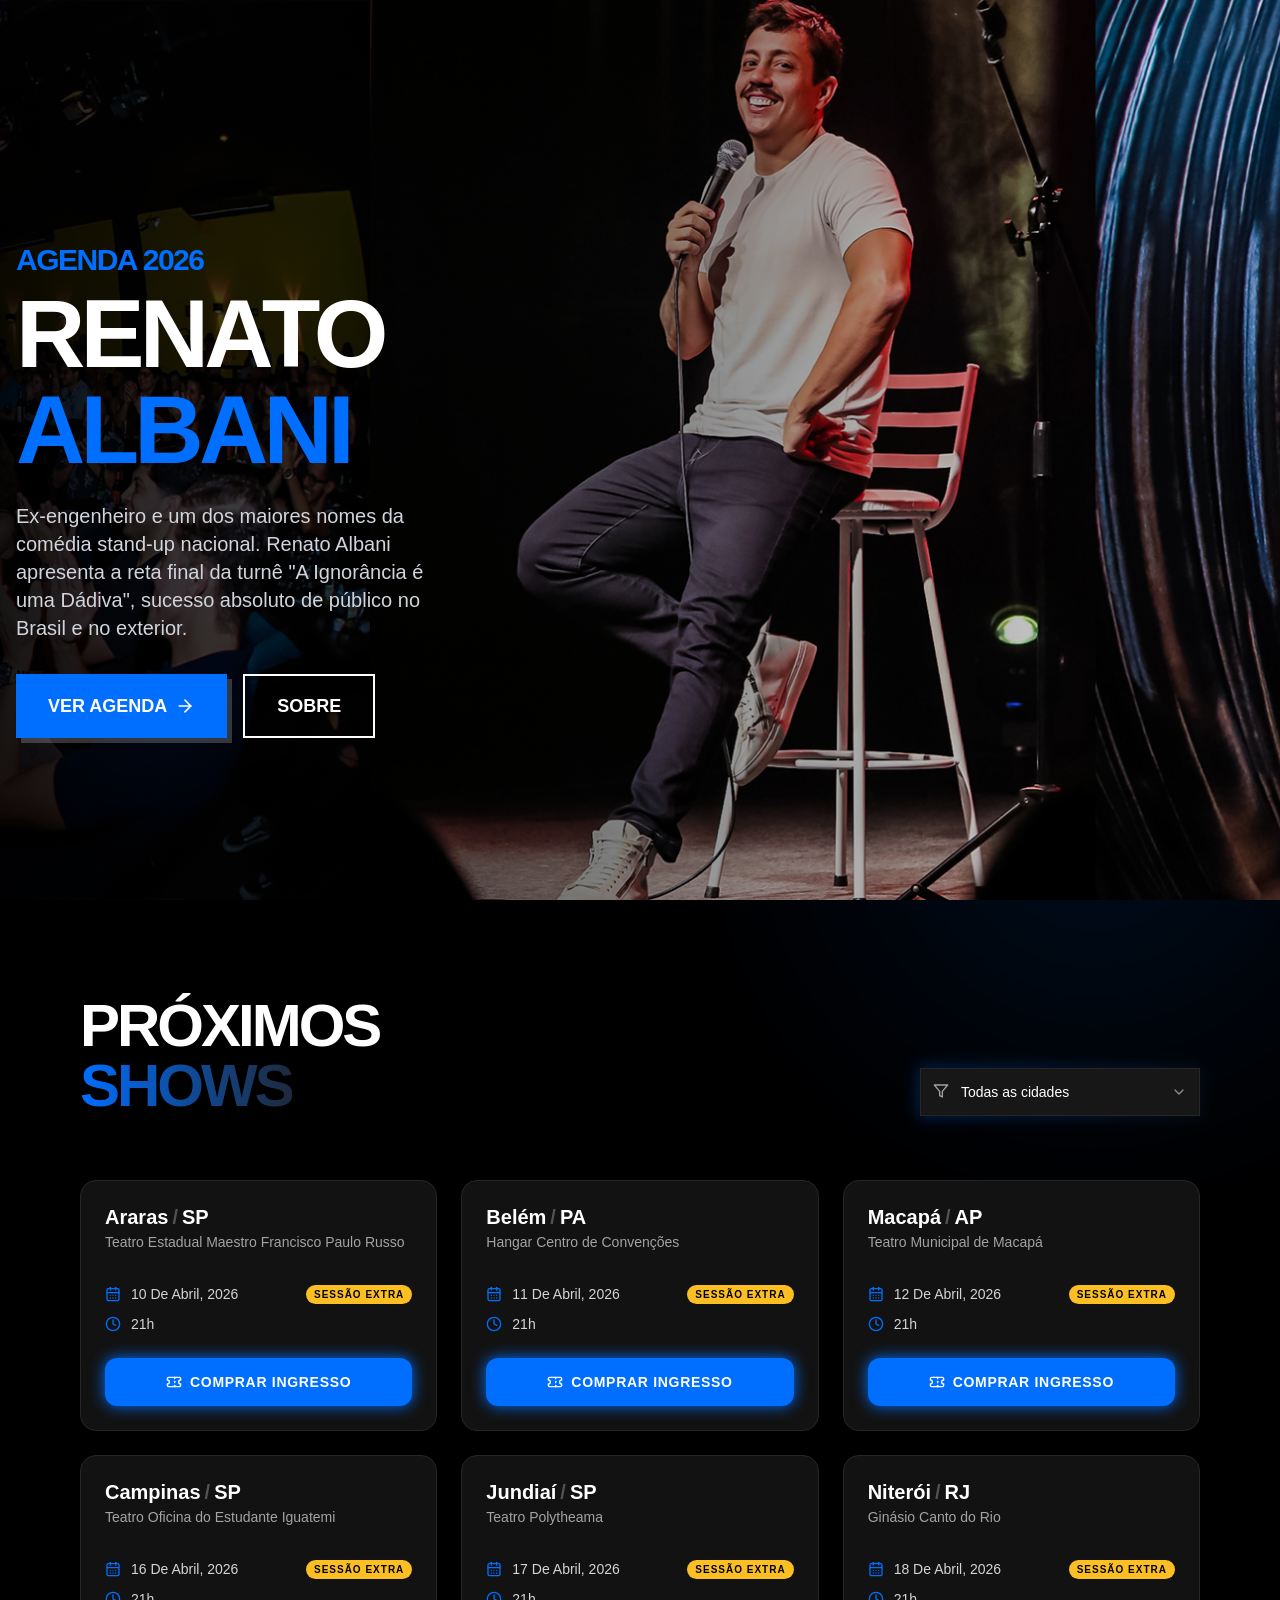
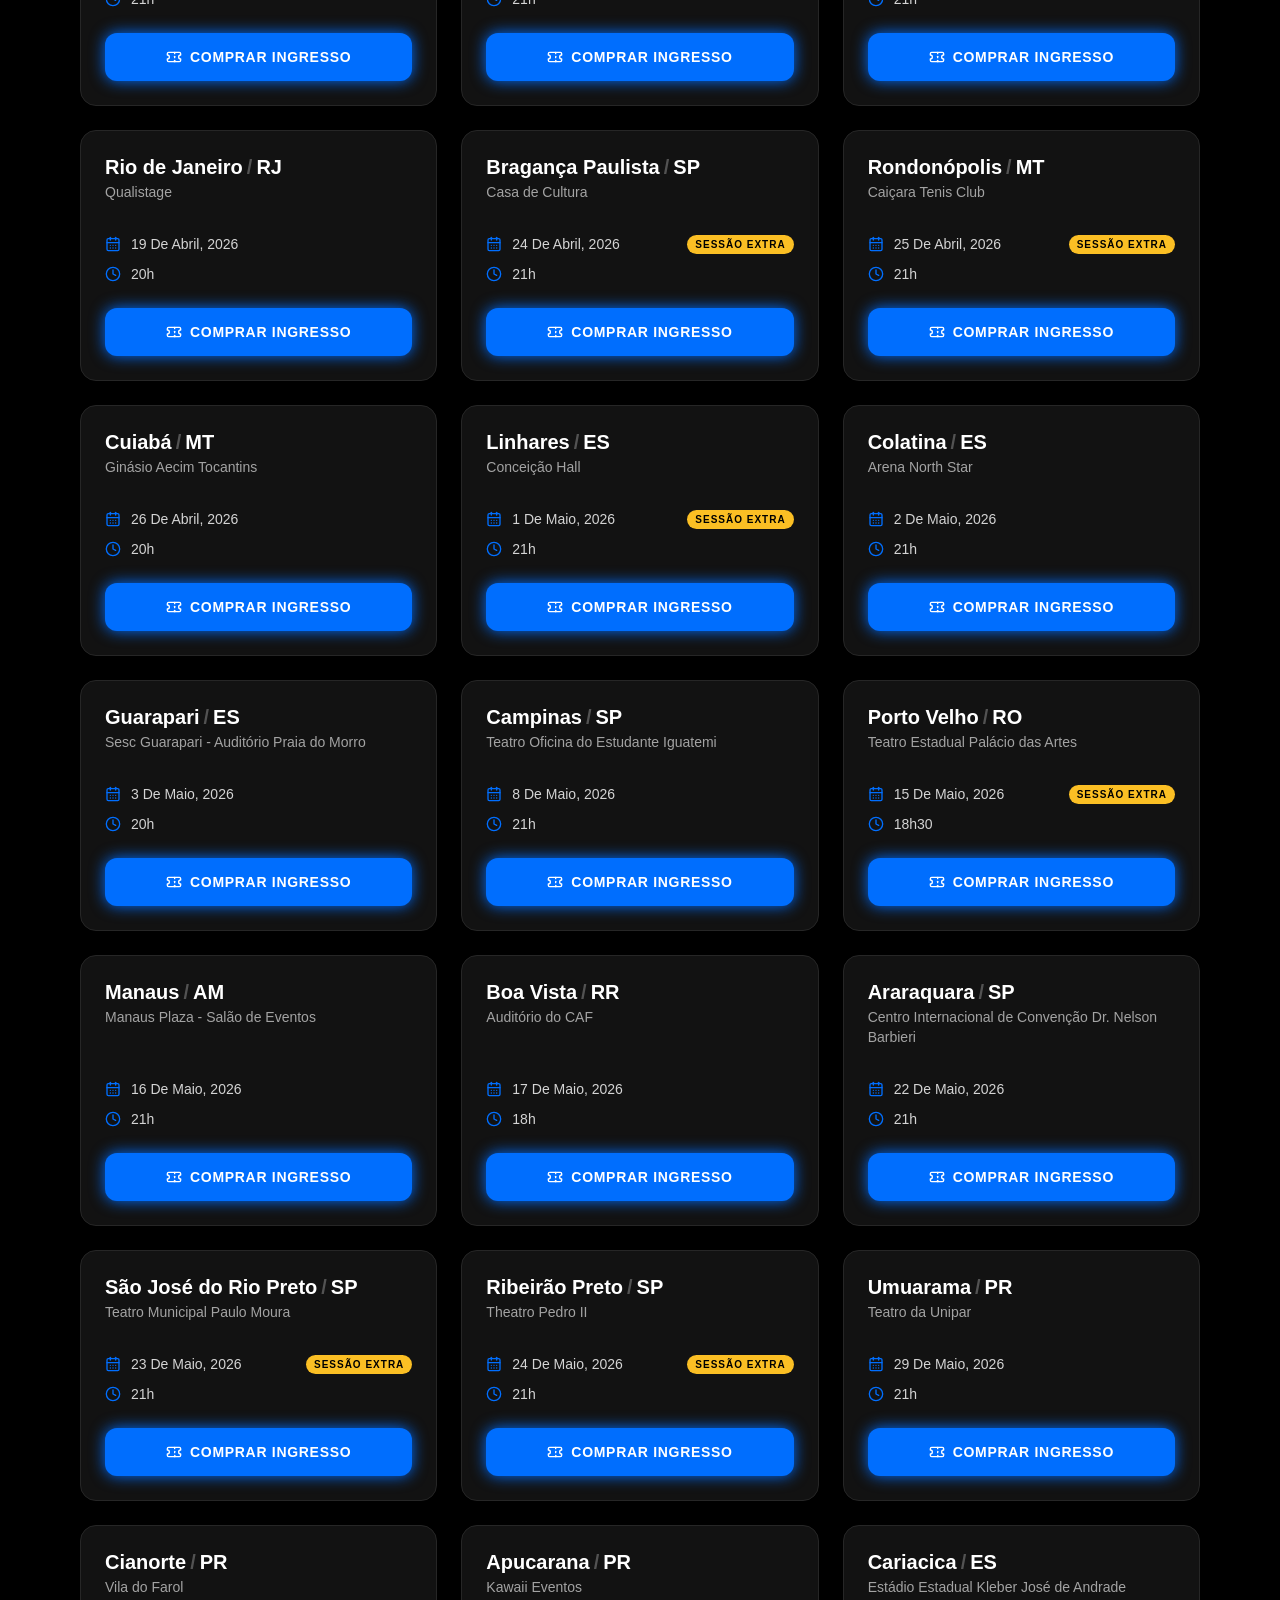
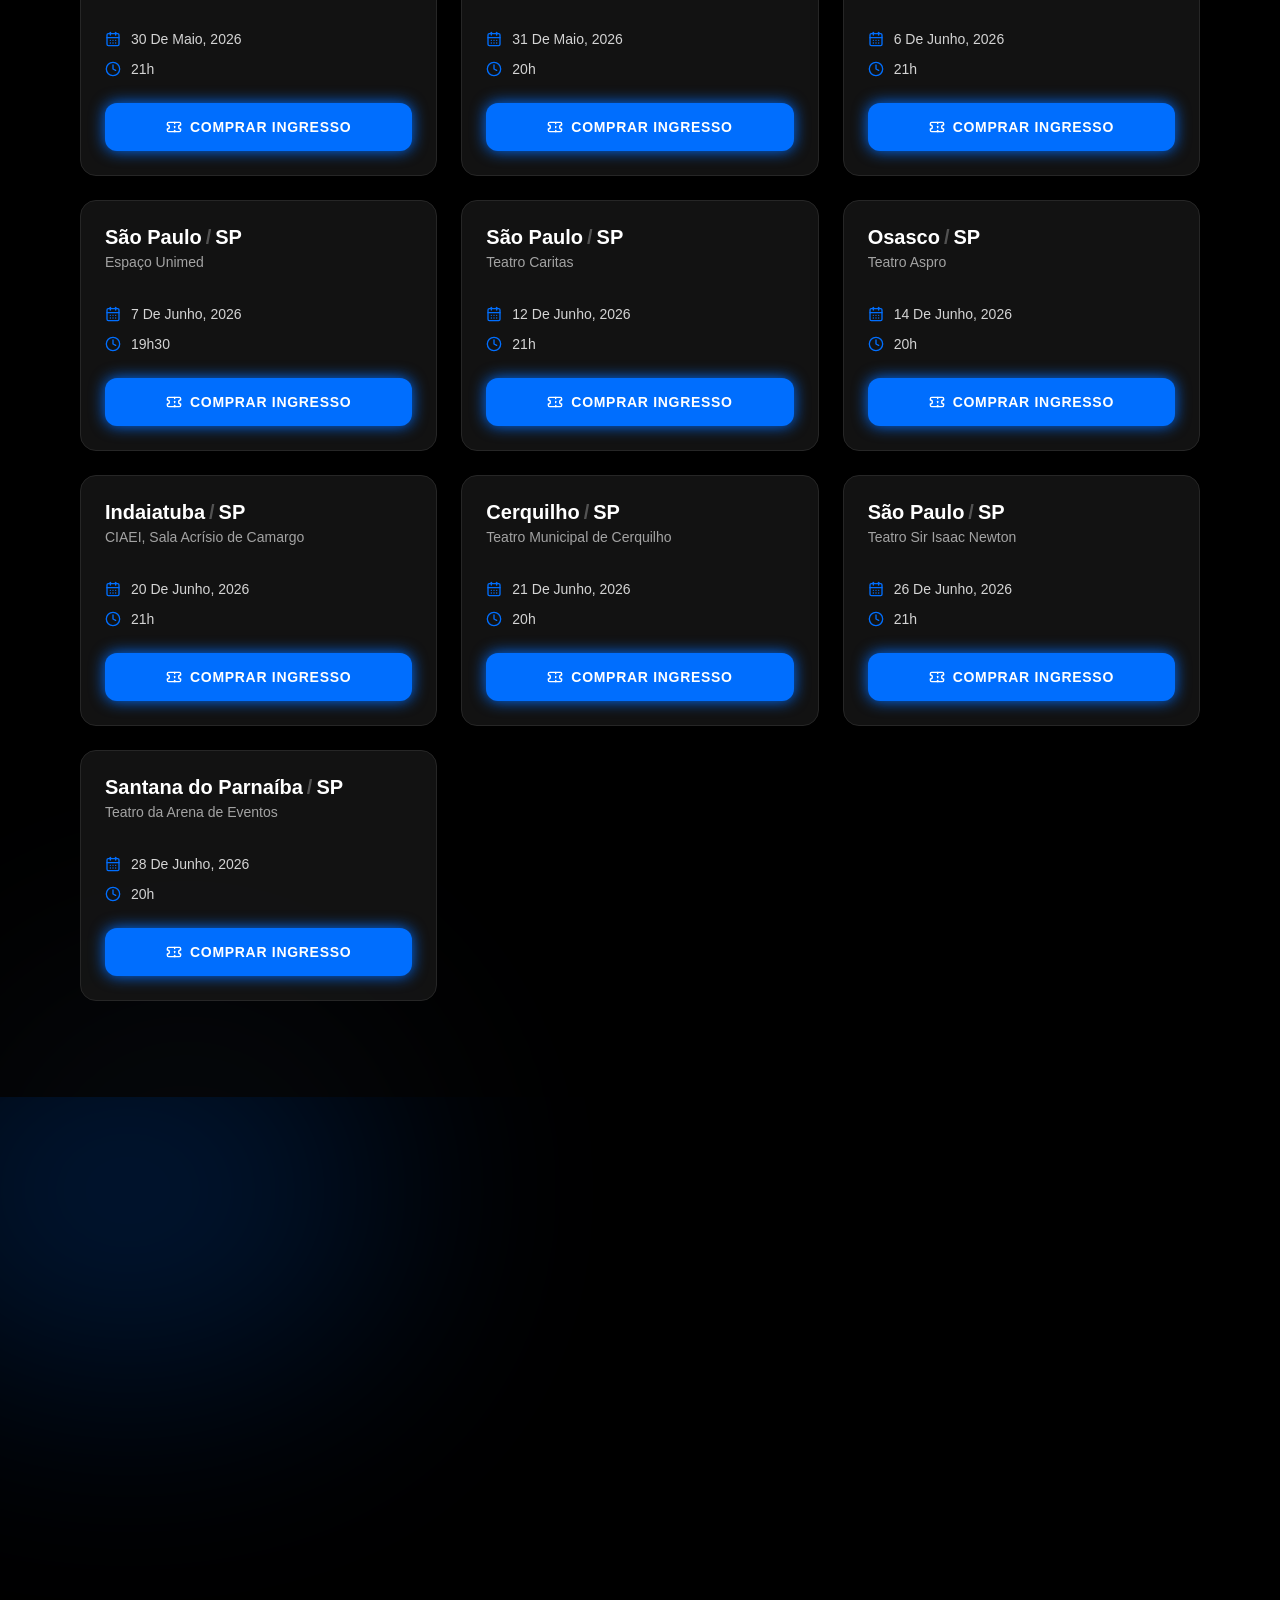
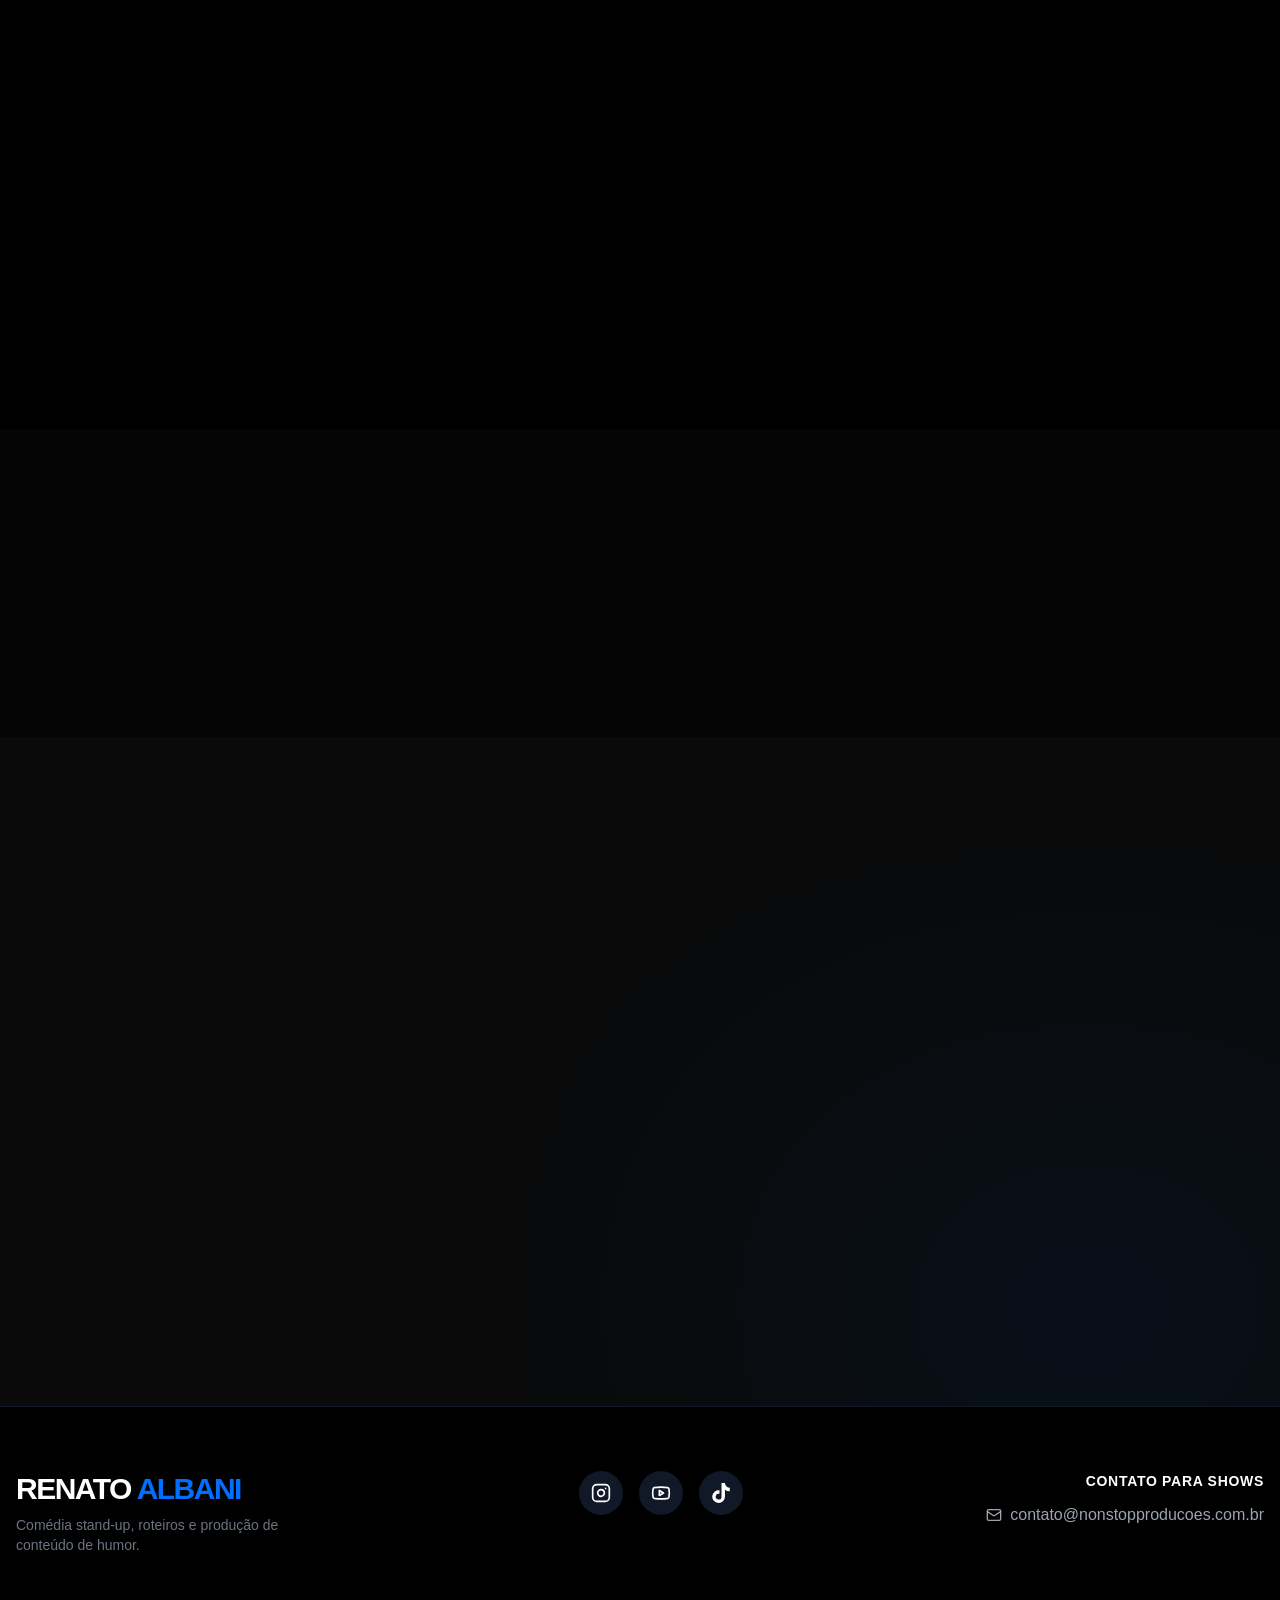
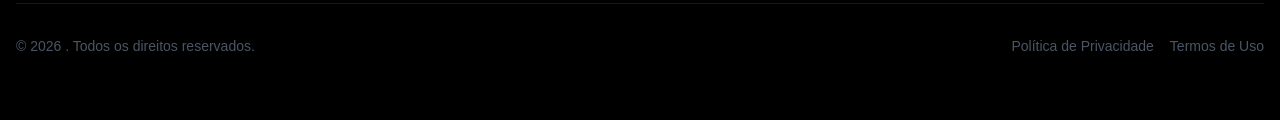
==== commit 05c5c363: "Update index.html" ====
--- a/index.html
+++ b/index.html
@@ -187,7 +187,7 @@
 <noscript><iframe src="https://www.googletagmanager.com/ns.html?id=GTM-5PXBJ64B"
 height="0" width="0" style="display:none;visibility:hidden"></iframe></noscript>
 <!-- Google Tag Manager (noscript) -->
-	<div id="root"><main class="bg-black min-h-screen flex flex-col"><section class="relative min-h-screen flex items-center pt-20 overflow-hidden bg-black"><div class="absolute inset-0 z-0" style="background-image: url(&quot;/site-assets/hero_background-1772838445820.jpg&quot;); background-size: cover; background-position: center center; background-repeat: no-repeat;"></div><div class="absolute inset-0 z-0 bg-gradient-to-r from-black/90 to-transparent"></div><div class="container mx-auto px-4 relative z-10"><div class="grid md:grid-cols-2 gap-12 items-center"><div class="text-left" style="opacity: 1; transform: none;"><h2 class="text-primary font-black tracking-tighter text-2xl md:text-3xl mb-2 uppercase">AGENDA 2026</h2><h1 class="text-6xl md:text-8xl font-black text-white leading-[0.9] mb-6 tracking-tighter uppercase">RENATO<br><span class="text-primary">ALBANI</span></h1><p class="text-xl text-gray-300 mb-8 max-w-md font-medium">Ex-engenheiro e um dos maiores nomes da comédia stand-up nacional. Renato Albani apresenta a reta final da turnê "A Ignorância é uma Dádiva", sucesso absoluto de público no Brasil e no exterior. </p><div class="flex flex-wrap gap-4"><a href="https://renatoalbani.nonstop.com.br/#agenda" class="bg-primary text-white px-8 py-4 rounded-none font-bold text-lg hover:bg-secondary transition-all flex items-center gap-2 shadow-[5px_5px_0px_0px_rgba(255,255,255,0.2)] hover:translate-y-1 hover:shadow-none">VER AGENDA <svg xmlns="http://www.w3.org/2000/svg" width="24" height="24" viewBox="0 0 24 24" fill="none" stroke="currentColor" stroke-width="2" stroke-linecap="round" stroke-linejoin="round" class="w-5 h-5"><path d="M5 12h14"></path><path d="m12 5 7 7-7 7"></path></svg></a><a href="https://renatoalbani.nonstop.com.br/#sobre" class="border-2 border-white text-white px-8 py-4 rounded-none font-bold text-lg hover:bg-white hover:text-black transition-all">SOBRE</a></div></div><div class="hidden md:block"></div></div></div></section><section id="agenda" class="py-24 bg-black relative overflow-hidden"><div class="absolute top-0 left-0 w-full h-full overflow-hidden pointer-events-none"><div class="absolute top-[-10%] right-[-5%] w-[500px] h-[500px] bg-primary opacity-10 rounded-full blur-[120px]"></div><div class="absolute bottom-[-10%] left-[-5%] w-[500px] h-[500px] bg-secondary opacity-20 rounded-full blur-[120px]"></div></div><div class="container mx-auto px-4 max-w-6xl relative z-10"><div class="flex flex-col md:flex-row justify-between items-start md:items-end mb-16 gap-8"><div class="text-left space-y-4"><h2 class="text-4xl md:text-6xl font-black text-white leading-tight uppercase tracking-tighter">Próximos <br><span class="text-transparent bg-clip-text bg-gradient-to-r from-primary to-secondary">Shows</span></h2></div><div class="w-full md:w-auto min-w-[280px]"><div class="relative group"><div class="absolute -inset-0.5 bg-gradient-to-r from-primary to-secondary rounded-lg blur opacity-30 group-hover:opacity-60 transition duration-500"></div><button type="button" role="combobox" aria-controls="radix-:r0:" aria-expanded="false" aria-autocomplete="none" dir="ltr" data-state="closed" class="flex items-center justify-between border px-3 py-2 text-sm ring-offset-background placeholder:text-muted-foreground focus:outline-none focus:ring-2 focus:ring-offset-2 disabled:cursor-not-allowed disabled:opacity-50 relative w-full h-12 bg-neutral-900 border-neutral-800 text-white focus:ring-primary rounded-lg pl-10"><svg xmlns="http://www.w3.org/2000/svg" width="24" height="24" viewBox="0 0 24 24" fill="none" stroke="currentColor" stroke-width="2" stroke-linecap="round" stroke-linejoin="round" class="absolute left-3 top-3.5 w-4 h-4 text-neutral-400"><polygon points="22 3 2 3 10 12.46 10 19 14 21 14 12.46 22 3"></polygon></svg><span style="pointer-events: none;">Todas as cidades</span><svg xmlns="http://www.w3.org/2000/svg" width="24" height="24" viewBox="0 0 24 24" fill="none" stroke="currentColor" stroke-width="2" stroke-linecap="round" stroke-linejoin="round" class="h-4 w-4 opacity-50" aria-hidden="true"><path d="m6 9 6 6 6-6"></path></svg></button></div></div></div><div class="grid grid-cols-1 md:grid-cols-2 lg:grid-cols-3 gap-6" style="opacity: 1;"><div class="group relative flex flex-col bg-neutral-900/80 hover:bg-neutral-900 border border-neutral-800 hover:border-blue-900/50 rounded-2xl overflow-hidden transition-all duration-300 ease-out" style="opacity: 1; transform: none;"><div class="p-6 flex flex-col gap-4 flex-1"><div><h3 class="text-xl font-bold text-white group-hover:text-primary transition-colors line-clamp-2 leading-tight mb-0.5">Araras<span class="text-neutral-600 mx-1">/</span>SP</h3><p class="text-sm font-medium text-neutral-400">Teatro Estadual Maestro Francisco Paulo Russo</p></div><div class="mt-auto space-y-2.5 pt-4"><div class="flex items-center gap-2.5"><svg xmlns="http://www.w3.org/2000/svg" width="24" height="24" viewBox="0 0 24 24" fill="none" stroke="currentColor" stroke-width="2" stroke-linecap="round" stroke-linejoin="round" class="w-4 h-4 text-primary"><rect width="18" height="18" x="3" y="4" rx="2" ry="2"></rect><line x1="16" x2="16" y1="2" y2="6"></line><line x1="8" x2="8" y1="2" y2="6"></line><line x1="3" x2="21" y1="10" y2="10"></line><path d="M8 14h.01"></path><path d="M12 14h.01"></path><path d="M16 14h.01"></path><path d="M8 18h.01"></path><path d="M12 18h.01"></path><path d="M16 18h.01"></path></svg><span class="text-sm font-medium text-neutral-300 capitalize">10 de abril, 2026</span><span class="ml-auto bg-amber-400 text-black text-[10px] font-black tracking-widest uppercase px-2 py-0.5 rounded-full">Sessão Extra</span></div><div class="flex items-center gap-2.5"><svg xmlns="http://www.w3.org/2000/svg" width="24" height="24" viewBox="0 0 24 24" fill="none" stroke="currentColor" stroke-width="2" stroke-linecap="round" stroke-linejoin="round" class="w-4 h-4 text-primary"><circle cx="12" cy="12" r="10"></circle><polyline points="12 6 12 12 16 14"></polyline></svg><span class="text-sm font-medium text-neutral-300">21h</span></div></div></div><div class="p-6 pt-0 mt-auto"><a href="Ingresso%20Digital.html?data=10+de+abril%2C+2026&hora=21h&local=Araras+%2F+SP+-+Teatro+Estadual+Maestro+Francisco+Paulo+Russo" class="inline-flex items-center justify-center ring-offset-background focus-visible:outline-none focus-visible:ring-2 focus-visible:ring-ring focus-visible:ring-offset-2 disabled:pointer-events-none disabled:opacity-50 hover:bg-primary/90 px-4 py-2 w-full h-12 rounded-xl text-sm font-bold uppercase tracking-wider transition-all duration-300 bg-primary hover:brightness-90 text-white shadow-[0_0_15px_var(--primary)] hover:shadow-[0_0_25px_var(--primary)] border-none" style="text-decoration: none;"><div class="flex items-center justify-center gap-2"><svg xmlns="http://www.w3.org/2000/svg" width="24" height="24" viewBox="0 0 24 24" fill="none" stroke="currentColor" stroke-width="2" stroke-linecap="round" stroke-linejoin="round" class="w-4 h-4"><path d="M2 9a3 3 0 0 1 0 6v2a2 2 0 0 0 2 2h16a2 2 0 0 0 2-2v-2a3 3 0 0 1 0-6V7a2 2 0 0 0-2-2H4a2 2 0 0 0-2 2Z"></path><path d="M13 5v2"></path><path d="M13 17v2"></path><path d="M13 11v2"></path></svg>Comprar Ingresso</div></a></div></div><div class="group relative flex flex-col bg-neutral-900/80 hover:bg-neutral-900 border border-neutral-800 hover:border-blue-900/50 rounded-2xl overflow-hidden transition-all duration-300 ease-out" style="opacity: 1; transform: none;"><div class="p-6 flex flex-col gap-4 flex-1"><div><h3 class="text-xl font-bold text-white group-hover:text-primary transition-colors line-clamp-2 leading-tight mb-0.5">Belém<span class="text-neutral-600 mx-1">/</span>PA</h3><p class="text-sm font-medium text-neutral-400">Hangar Centro de Convenções</p></div><div class="mt-auto space-y-2.5 pt-4"><div class="flex items-center gap-2.5"><svg xmlns="http://www.w3.org/2000/svg" width="24" height="24" viewBox="0 0 24 24" fill="none" stroke="currentColor" stroke-width="2" stroke-linecap="round" stroke-linejoin="round" class="w-4 h-4 text-primary"><rect width="18" height="18" x="3" y="4" rx="2" ry="2"></rect><line x1="16" x2="16" y1="2" y2="6"></line><line x1="8" x2="8" y1="2" y2="6"></line><line x1="3" x2="21" y1="10" y2="10"></line><path d="M8 14h.01"></path><path d="M12 14h.01"></path><path d="M16 14h.01"></path><path d="M8 18h.01"></path><path d="M12 18h.01"></path><path d="M16 18h.01"></path></svg><span class="text-sm font-medium text-neutral-300 capitalize">11 de abril, 2026</span><span class="ml-auto bg-amber-400 text-black text-[10px] font-black tracking-widest uppercase px-2 py-0.5 rounded-full">Sessão Extra</span></div><div class="flex items-center gap-2.5"><svg xmlns="http://www.w3.org/2000/svg" width="24" height="24" viewBox="0 0 24 24" fill="none" stroke="currentColor" stroke-width="2" stroke-linecap="round" stroke-linejoin="round" class="w-4 h-4 text-primary"><circle cx="12" cy="12" r="10"></circle><polyline points="12 6 12 12 16 14"></polyline></svg><span class="text-sm font-medium text-neutral-300">21h</span></div></div></div><div class="p-6 pt-0 mt-auto"><a href="Ingresso%20Digital.html?data=11+de+abril%2C+2026&hora=21h&local=Bel%C3%A9m+%2F+PA+-+Hangar+Centro+de+Conven%C3%A7%C3%B5es" class="inline-flex items-center justify-center ring-offset-background focus-visible:outline-none focus-visible:ring-2 focus-visible:ring-ring focus-visible:ring-offset-2 disabled:pointer-events-none disabled:opacity-50 hover:bg-primary/90 px-4 py-2 w-full h-12 rounded-xl text-sm font-bold uppercase tracking-wider transition-all duration-300 bg-primary hover:brightness-90 text-white shadow-[0_0_15px_var(--primary)] hover:shadow-[0_0_25px_var(--primary)] border-none" style="text-decoration: none;"><div class="flex items-center justify-center gap-2"><svg xmlns="http://www.w3.org/2000/svg" width="24" height="24" viewBox="0 0 24 24" fill="none" stroke="currentColor" stroke-width="2" stroke-linecap="round" stroke-linejoin="round" class="w-4 h-4"><path d="M2 9a3 3 0 0 1 0 6v2a2 2 0 0 0 2 2h16a2 2 0 0 0 2-2v-2a3 3 0 0 1 0-6V7a2 2 0 0 0-2-2H4a2 2 0 0 0-2 2Z"></path><path d="M13 5v2"></path><path d="M13 17v2"></path><path d="M13 11v2"></path></svg>Comprar Ingresso</div></a></div></div><div class="group relative flex flex-col bg-neutral-900/80 hover:bg-neutral-900 border border-neutral-800 hover:border-blue-900/50 rounded-2xl overflow-hidden transition-all duration-300 ease-out" style="opacity: 1; transform: none;"><div class="p-6 flex flex-col gap-4 flex-1"><div><h3 class="text-xl font-bold text-white group-hover:text-primary transition-colors line-clamp-2 leading-tight mb-0.5">Macapá<span class="text-neutral-600 mx-1">/</span>AP</h3><p class="text-sm font-medium text-neutral-400">Teatro Municipal de Macapá</p></div><div class="mt-auto space-y-2.5 pt-4"><div class="flex items-center gap-2.5"><svg xmlns="http://www.w3.org/2000/svg" width="24" height="24" viewBox="0 0 24 24" fill="none" stroke="currentColor" stroke-width="2" stroke-linecap="round" stroke-linejoin="round" class="w-4 h-4 text-primary"><rect width="18" height="18" x="3" y="4" rx="2" ry="2"></rect><line x1="16" x2="16" y1="2" y2="6"></line><line x1="8" x2="8" y1="2" y2="6"></line><line x1="3" x2="21" y1="10" y2="10"></line><path d="M8 14h.01"></path><path d="M12 14h.01"></path><path d="M16 14h.01"></path><path d="M8 18h.01"></path><path d="M12 18h.01"></path><path d="M16 18h.01"></path></svg><span class="text-sm font-medium text-neutral-300 capitalize">12 de abril, 2026</span><span class="ml-auto bg-amber-400 text-black text-[10px] font-black tracking-widest uppercase px-2 py-0.5 rounded-full">Sessão Extra</span></div><div class="flex items-center gap-2.5"><svg xmlns="http://www.w3.org/2000/svg" width="24" height="24" viewBox="0 0 24 24" fill="none" stroke="currentColor" stroke-width="2" stroke-linecap="round" stroke-linejoin="round" class="w-4 h-4 text-primary"><circle cx="12" cy="12" r="10"></circle><polyline points="12 6 12 12 16 14"></polyline></svg><span class="text-sm font-medium text-neutral-300">21h</span></div></div></div><div class="p-6 pt-0 mt-auto"><a href="Ingresso%20Digital.html?data=12+de+abril%2C+2026&hora=21h&local=Macap%C3%A1+%2F+AP+-+Teatro+Municipal+de+Macap%C3%A1" class="inline-flex items-center justify-center ring-offset-background focus-visible:outline-none focus-visible:ring-2 focus-visible:ring-ring focus-visible:ring-offset-2 disabled:pointer-events-none disabled:opacity-50 hover:bg-primary/90 px-4 py-2 w-full h-12 rounded-xl text-sm font-bold uppercase tracking-wider transition-all duration-300 bg-primary hover:brightness-90 text-white shadow-[0_0_15px_var(--primary)] hover:shadow-[0_0_25px_var(--primary)] border-none" style="text-decoration: none;"><div class="flex items-center justify-center gap-2"><svg xmlns="http://www.w3.org/2000/svg" width="24" height="24" viewBox="0 0 24 24" fill="none" stroke="currentColor" stroke-width="2" stroke-linecap="round" stroke-linejoin="round" class="w-4 h-4"><path d="M2 9a3 3 0 0 1 0 6v2a2 2 0 0 0 2 2h16a2 2 0 0 0 2-2v-2a3 3 0 0 1 0-6V7a2 2 0 0 0-2-2H4a2 2 0 0 0-2 2Z"></path><path d="M13 5v2"></path><path d="M13 17v2"></path><path d="M13 11v2"></path></svg>Comprar Ingresso</div></a></div></div><div class="group relative flex flex-col bg-neutral-900/80 hover:bg-neutral-900 border border-neutral-800 hover:border-blue-900/50 rounded-2xl overflow-hidden transition-all duration-300 ease-out" style="opacity: 1; transform: none;"><div class="p-6 flex flex-col gap-4 flex-1"><div><h3 class="text-xl font-bold text-white group-hover:text-primary transition-colors line-clamp-2 leading-tight mb-0.5">Campinas<span class="text-neutral-600 mx-1">/</span>SP</h3><p class="text-sm font-medium text-neutral-400">Teatro Oficina do Estudante Iguatemi</p></div><div class="mt-auto space-y-2.5 pt-4"><div class="flex items-center gap-2.5"><svg xmlns="http://www.w3.org/2000/svg" width="24" height="24" viewBox="0 0 24 24" fill="none" stroke="currentColor" stroke-width="2" stroke-linecap="round" stroke-linejoin="round" class="w-4 h-4 text-primary"><rect width="18" height="18" x="3" y="4" rx="2" ry="2"></rect><line x1="16" x2="16" y1="2" y2="6"></line><line x1="8" x2="8" y1="2" y2="6"></line><line x1="3" x2="21" y1="10" y2="10"></line><path d="M8 14h.01"></path><path d="M12 14h.01"></path><path d="M16 14h.01"></path><path d="M8 18h.01"></path><path d="M12 18h.01"></path><path d="M16 18h.01"></path></svg><span class="text-sm font-medium text-neutral-300 capitalize">16 de abril, 2026</span><span class="ml-auto bg-amber-400 text-black text-[10px] font-black tracking-widest uppercase px-2 py-0.5 rounded-full">Sessão Extra</span></div><div class="flex items-center gap-2.5"><svg xmlns="http://www.w3.org/2000/svg" width="24" height="24" viewBox="0 0 24 24" fill="none" stroke="currentColor" stroke-width="2" stroke-linecap="round" stroke-linejoin="round" class="w-4 h-4 text-primary"><circle cx="12" cy="12" r="10"></circle><polyline points="12 6 12 12 16 14"></polyline></svg><span class="text-sm font-medium text-neutral-300">21h</span></div></div></div><div class="p-6 pt-0 mt-auto"><a href="Ingresso%20Digital.html?data=16+de+abril%2C+2026&hora=21h&local=Campinas+%2F+SP+-+Teatro+Oficina+do+Estudante+Iguatemi" class="inline-flex items-center justify-center ring-offset-background focus-visible:outline-none focus-visible:ring-2 focus-visible:ring-ring focus-visible:ring-offset-2 disabled:pointer-events-none disabled:opacity-50 hover:bg-primary/90 px-4 py-2 w-full h-12 rounded-xl text-sm font-bold uppercase tracking-wider transition-all duration-300 bg-primary hover:brightness-90 text-white shadow-[0_0_15px_var(--primary)] hover:shadow-[0_0_25px_var(--primary)] border-none" style="text-decoration: none;"><div class="flex items-center justify-center gap-2"><svg xmlns="http://www.w3.org/2000/svg" width="24" height="24" viewBox="0 0 24 24" fill="none" stroke="currentColor" stroke-width="2" stroke-linecap="round" stroke-linejoin="round" class="w-4 h-4"><path d="M2 9a3 3 0 0 1 0 6v2a2 2 0 0 0 2 2h16a2 2 0 0 0 2-2v-2a3 3 0 0 1 0-6V7a2 2 0 0 0-2-2H4a2 2 0 0 0-2 2Z"></path><path d="M13 5v2"></path><path d="M13 17v2"></path><path d="M13 11v2"></path></svg>Comprar Ingresso</div></a></div></div><div class="group relative flex flex-col bg-neutral-900/80 hover:bg-neutral-900 border border-neutral-800 hover:border-blue-900/50 rounded-2xl overflow-hidden transition-all duration-300 ease-out" style="opacity: 1; transform: none;"><div class="p-6 flex flex-col gap-4 flex-1"><div><h3 class="text-xl font-bold text-white group-hover:text-primary transition-colors line-clamp-2 leading-tight mb-0.5">Jundiaí<span class="text-neutral-600 mx-1">/</span>SP</h3><p class="text-sm font-medium text-neutral-400">Teatro Polytheama</p></div><div class="mt-auto space-y-2.5 pt-4"><div class="flex items-center gap-2.5"><svg xmlns="http://www.w3.org/2000/svg" width="24" height="24" viewBox="0 0 24 24" fill="none" stroke="currentColor" stroke-width="2" stroke-linecap="round" stroke-linejoin="round" class="w-4 h-4 text-primary"><rect width="18" height="18" x="3" y="4" rx="2" ry="2"></rect><line x1="16" x2="16" y1="2" y2="6"></line><line x1="8" x2="8" y1="2" y2="6"></line><line x1="3" x2="21" y1="10" y2="10"></line><path d="M8 14h.01"></path><path d="M12 14h.01"></path><path d="M16 14h.01"></path><path d="M8 18h.01"></path><path d="M12 18h.01"></path><path d="M16 18h.01"></path></svg><span class="text-sm font-medium text-neutral-300 capitalize">17 de abril, 2026</span><span class="ml-auto bg-amber-400 text-black text-[10px] font-black tracking-widest uppercase px-2 py-0.5 rounded-full">Sessão Extra</span></div><div class="flex items-center gap-2.5"><svg xmlns="http://www.w3.org/2000/svg" width="24" height="24" viewBox="0 0 24 24" fill="none" stroke="currentColor" stroke-width="2" stroke-linecap="round" stroke-linejoin="round" class="w-4 h-4 text-primary"><circle cx="12" cy="12" r="10"></circle><polyline points="12 6 12 12 16 14"></polyline></svg><span class="text-sm font-medium text-neutral-300">21h</span></div></div></div><div class="p-6 pt-0 mt-auto"><a href="Ingresso%20Digital.html?data=17+de+abril%2C+2026&hora=21h&local=Jundia%C3%AD+%2F+SP+-+Teatro+Polytheama" class="inline-flex items-center justify-center ring-offset-background focus-visible:outline-none focus-visible:ring-2 focus-visible:ring-ring focus-visible:ring-offset-2 disabled:pointer-events-none disabled:opacity-50 hover:bg-primary/90 px-4 py-2 w-full h-12 rounded-xl text-sm font-bold uppercase tracking-wider transition-all duration-300 bg-primary hover:brightness-90 text-white shadow-[0_0_15px_var(--primary)] hover:shadow-[0_0_25px_var(--primary)] border-none" style="text-decoration: none;"><div class="flex items-center justify-center gap-2"><svg xmlns="http://www.w3.org/2000/svg" width="24" height="24" viewBox="0 0 24 24" fill="none" stroke="currentColor" stroke-width="2" stroke-linecap="round" stroke-linejoin="round" class="w-4 h-4"><path d="M2 9a3 3 0 0 1 0 6v2a2 2 0 0 0 2 2h16a2 2 0 0 0 2-2v-2a3 3 0 0 1 0-6V7a2 2 0 0 0-2-2H4a2 2 0 0 0-2 2Z"></path><path d="M13 5v2"></path><path d="M13 17v2"></path><path d="M13 11v2"></path></svg>Comprar Ingresso</div></a></div></div><div class="group relative flex flex-col bg-neutral-900/80 hover:bg-neutral-900 border border-neutral-800 hover:border-blue-900/50 rounded-2xl overflow-hidden transition-all duration-300 ease-out" style="opacity: 1; transform: none;"><div class="p-6 flex flex-col gap-4 flex-1"><div><h3 class="text-xl font-bold text-white group-hover:text-primary transition-colors line-clamp-2 leading-tight mb-0.5">Niterói<span class="text-neutral-600 mx-1">/</span>RJ</h3><p class="text-sm font-medium text-neutral-400">Ginásio Canto do Rio</p></div><div class="mt-auto space-y-2.5 pt-4"><div class="flex items-center gap-2.5"><svg xmlns="http://www.w3.org/2000/svg" width="24" height="24" viewBox="0 0 24 24" fill="none" stroke="currentColor" stroke-width="2" stroke-linecap="round" stroke-linejoin="round" class="w-4 h-4 text-primary"><rect width="18" height="18" x="3" y="4" rx="2" ry="2"></rect><line x1="16" x2="16" y1="2" y2="6"></line><line x1="8" x2="8" y1="2" y2="6"></line><line x1="3" x2="21" y1="10" y2="10"></line><path d="M8 14h.01"></path><path d="M12 14h.01"></path><path d="M16 14h.01"></path><path d="M8 18h.01"></path><path d="M12 18h.01"></path><path d="M16 18h.01"></path></svg><span class="text-sm font-medium text-neutral-300 capitalize">18 de abril, 2026</span><span class="ml-auto bg-amber-400 text-black text-[10px] font-black tracking-widest uppercase px-2 py-0.5 rounded-full">Sessão Extra</span></div><div class="flex items-center gap-2.5"><svg xmlns="http://www.w3.org/2000/svg" width="24" height="24" viewBox="0 0 24 24" fill="none" stroke="currentColor" stroke-width="2" stroke-linecap="round" stroke-linejoin="round" class="w-4 h-4 text-primary"><circle cx="12" cy="12" r="10"></circle><polyline points="12 6 12 12 16 14"></polyline></svg><span class="text-sm font-medium text-neutral-300">21h</span></div></div></div><div class="p-6 pt-0 mt-auto"><a href="Ingresso%20Digital.html?data=18+de+abril%2C+2026&hora=21h&local=Niter%C3%B3i+%2F+RJ+-+Gin%C3%A1sio+Canto+do+Rio" class="inline-flex items-center justify-center ring-offset-background focus-visible:outline-none focus-visible:ring-2 focus-visible:ring-ring focus-visible:ring-offset-2 disabled:pointer-events-none disabled:opacity-50 hover:bg-primary/90 px-4 py-2 w-full h-12 rounded-xl text-sm font-bold uppercase tracking-wider transition-all duration-300 bg-primary hover:brightness-90 text-white shadow-[0_0_15px_var(--primary)] hover:shadow-[0_0_25px_var(--primary)] border-none" style="text-decoration: none;"><div class="flex items-center justify-center gap-2"><svg xmlns="http://www.w3.org/2000/svg" width="24" height="24" viewBox="0 0 24 24" fill="none" stroke="currentColor" stroke-width="2" stroke-linecap="round" stroke-linejoin="round" class="w-4 h-4"><path d="M2 9a3 3 0 0 1 0 6v2a2 2 0 0 0 2 2h16a2 2 0 0 0 2-2v-2a3 3 0 0 1 0-6V7a2 2 0 0 0-2-2H4a2 2 0 0 0-2 2Z"></path><path d="M13 5v2"></path><path d="M13 17v2"></path><path d="M13 11v2"></path></svg>Comprar Ingresso</div></a></div></div><div class="group relative flex flex-col bg-neutral-900/80 hover:bg-neutral-900 border border-neutral-800 hover:border-blue-900/50 rounded-2xl overflow-hidden transition-all duration-300 ease-out" style="opacity: 1; transform: none;"><div class="p-6 flex flex-col gap-4 flex-1"><div><h3 class="text-xl font-bold text-white group-hover:text-primary transition-colors line-clamp-2 leading-tight mb-0.5">Rio de Janeiro<span class="text-neutral-600 mx-1">/</span>RJ</h3><p class="text-sm font-medium text-neutral-400">Qualistage</p></div><div class="mt-auto space-y-2.5 pt-4"><div class="flex items-center gap-2.5"><svg xmlns="http://www.w3.org/2000/svg" width="24" height="24" viewBox="0 0 24 24" fill="none" stroke="currentColor" stroke-width="2" stroke-linecap="round" stroke-linejoin="round" class="w-4 h-4 text-primary"><rect width="18" height="18" x="3" y="4" rx="2" ry="2"></rect><line x1="16" x2="16" y1="2" y2="6"></line><line x1="8" x2="8" y1="2" y2="6"></line><line x1="3" x2="21" y1="10" y2="10"></line><path d="M8 14h.01"></path><path d="M12 14h.01"></path><path d="M16 14h.01"></path><path d="M8 18h.01"></path><path d="M12 18h.01"></path><path d="M16 18h.01"></path></svg><span class="text-sm font-medium text-neutral-300 capitalize">19 de abril, 2026</span></div><div class="flex items-center gap-2.5"><svg xmlns="http://www.w3.org/2000/svg" width="24" height="24" viewBox="0 0 24 24" fill="none" stroke="currentColor" stroke-width="2" stroke-linecap="round" stroke-linejoin="round" class="w-4 h-4 text-primary"><circle cx="12" cy="12" r="10"></circle><polyline points="12 6 12 12 16 14"></polyline></svg><span class="text-sm font-medium text-neutral-300">20h</span></div></div></div><div class="p-6 pt-0 mt-auto"><a href="Ingresso%20Digital.html?data=19+de+abril%2C+2026&hora=20h&local=Rio+de+Janeiro+%2F+RJ+-+Qualistage" class="inline-flex items-center justify-center ring-offset-background focus-visible:outline-none focus-visible:ring-2 focus-visible:ring-ring focus-visible:ring-offset-2 disabled:pointer-events-none disabled:opacity-50 hover:bg-primary/90 px-4 py-2 w-full h-12 rounded-xl text-sm font-bold uppercase tracking-wider transition-all duration-300 bg-primary hover:brightness-90 text-white shadow-[0_0_15px_var(--primary)] hover:shadow-[0_0_25px_var(--primary)] border-none" style="text-decoration: none;"><div class="flex items-center justify-center gap-2"><svg xmlns="http://www.w3.org/2000/svg" width="24" height="24" viewBox="0 0 24 24" fill="none" stroke="currentColor" stroke-width="2" stroke-linecap="round" stroke-linejoin="round" class="w-4 h-4"><path d="M2 9a3 3 0 0 1 0 6v2a2 2 0 0 0 2 2h16a2 2 0 0 0 2-2v-2a3 3 0 0 1 0-6V7a2 2 0 0 0-2-2H4a2 2 0 0 0-2 2Z"></path><path d="M13 5v2"></path><path d="M13 17v2"></path><path d="M13 11v2"></path></svg>Comprar Ingresso</div></a></div></div><div class="group relative flex flex-col bg-neutral-900/80 hover:bg-neutral-900 border border-neutral-800 hover:border-blue-900/50 rounded-2xl overflow-hidden transition-all duration-300 ease-out" style="opacity: 1; transform: none;"><div class="p-6 flex flex-col gap-4 flex-1"><div><h3 class="text-xl font-bold text-white group-hover:text-primary transition-colors line-clamp-2 leading-tight mb-0.5">Bragança Paulista<span class="text-neutral-600 mx-1">/</span>SP</h3><p class="text-sm font-medium text-neutral-400">Casa de Cultura</p></div><div class="mt-auto space-y-2.5 pt-4"><div class="flex items-center gap-2.5"><svg xmlns="http://www.w3.org/2000/svg" width="24" height="24" viewBox="0 0 24 24" fill="none" stroke="currentColor" stroke-width="2" stroke-linecap="round" stroke-linejoin="round" class="w-4 h-4 text-primary"><rect width="18" height="18" x="3" y="4" rx="2" ry="2"></rect><line x1="16" x2="16" y1="2" y2="6"></line><line x1="8" x2="8" y1="2" y2="6"></line><line x1="3" x2="21" y1="10" y2="10"></line><path d="M8 14h.01"></path><path d="M12 14h.01"></path><path d="M16 14h.01"></path><path d="M8 18h.01"></path><path d="M12 18h.01"></path><path d="M16 18h.01"></path></svg><span class="text-sm font-medium text-neutral-300 capitalize">24 de abril, 2026</span><span class="ml-auto bg-amber-400 text-black text-[10px] font-black tracking-widest uppercase px-2 py-0.5 rounded-full">Sessão Extra</span></div><div class="flex items-center gap-2.5"><svg xmlns="http://www.w3.org/2000/svg" width="24" height="24" viewBox="0 0 24 24" fill="none" stroke="currentColor" stroke-width="2" stroke-linecap="round" stroke-linejoin="round" class="w-4 h-4 text-primary"><circle cx="12" cy="12" r="10"></circle><polyline points="12 6 12 12 16 14"></polyline></svg><span class="text-sm font-medium text-neutral-300">21h</span></div></div></div><div class="p-6 pt-0 mt-auto"><a href="Ingresso%20Digital.html?data=24+de+abril%2C+2026&hora=21h&local=Bragan%C3%A7a+Paulista+%2F+SP+-+Casa+de+Cultura" class="inline-flex items-center justify-center ring-offset-background focus-visible:outline-none focus-visible:ring-2 focus-visible:ring-ring focus-visible:ring-offset-2 disabled:pointer-events-none disabled:opacity-50 hover:bg-primary/90 px-4 py-2 w-full h-12 rounded-xl text-sm font-bold uppercase tracking-wider transition-all duration-300 bg-primary hover:brightness-90 text-white shadow-[0_0_15px_var(--primary)] hover:shadow-[0_0_25px_var(--primary)] border-none" style="text-decoration: none;"><div class="flex items-center justify-center gap-2"><svg xmlns="http://www.w3.org/2000/svg" width="24" height="24" viewBox="0 0 24 24" fill="none" stroke="currentColor" stroke-width="2" stroke-linecap="round" stroke-linejoin="round" class="w-4 h-4"><path d="M2 9a3 3 0 0 1 0 6v2a2 2 0 0 0 2 2h16a2 2 0 0 0 2-2v-2a3 3 0 0 1 0-6V7a2 2 0 0 0-2-2H4a2 2 0 0 0-2 2Z"></path><path d="M13 5v2"></path><path d="M13 17v2"></path><path d="M13 11v2"></path></svg>Comprar Ingresso</div></a></div></div><div class="group relative flex flex-col bg-neutral-900/80 hover:bg-neutral-900 border border-neutral-800 hover:border-blue-900/50 rounded-2xl overflow-hidden transition-all duration-300 ease-out" style="opacity: 1; transform: none;"><div class="p-6 flex flex-col gap-4 flex-1"><div><h3 class="text-xl font-bold text-white group-hover:text-primary transition-colors line-clamp-2 leading-tight mb-0.5">Rondonópolis<span class="text-neutral-600 mx-1">/</span>MT</h3><p class="text-sm font-medium text-neutral-400">Caiçara Tenis Club</p></div><div class="mt-auto space-y-2.5 pt-4"><div class="flex items-center gap-2.5"><svg xmlns="http://www.w3.org/2000/svg" width="24" height="24" viewBox="0 0 24 24" fill="none" stroke="currentColor" stroke-width="2" stroke-linecap="round" stroke-linejoin="round" class="w-4 h-4 text-primary"><rect width="18" height="18" x="3" y="4" rx="2" ry="2"></rect><line x1="16" x2="16" y1="2" y2="6"></line><line x1="8" x2="8" y1="2" y2="6"></line><line x1="3" x2="21" y1="10" y2="10"></line><path d="M8 14h.01"></path><path d="M12 14h.01"></path><path d="M16 14h.01"></path><path d="M8 18h.01"></path><path d="M12 18h.01"></path><path d="M16 18h.01"></path></svg><span class="text-sm font-medium text-neutral-300 capitalize">25 de abril, 2026</span><span class="ml-auto bg-amber-400 text-black text-[10px] font-black tracking-widest uppercase px-2 py-0.5 rounded-full">Sessão Extra</span></div><div class="flex items-center gap-2.5"><svg xmlns="http://www.w3.org/2000/svg" width="24" height="24" viewBox="0 0 24 24" fill="none" stroke="currentColor" stroke-width="2" stroke-linecap="round" stroke-linejoin="round" class="w-4 h-4 text-primary"><circle cx="12" cy="12" r="10"></circle><polyline points="12 6 12 12 16 14"></polyline></svg><span class="text-sm font-medium text-neutral-300">21h</span></div></div></div><div class="p-6 pt-0 mt-auto"><a href="Ingresso%20Digital.html?data=25+de+abril%2C+2026&hora=21h&local=Rondon%C3%B3polis+%2F+MT+-+Cai%C3%A7ara+Tenis+Club" class="inline-flex items-center justify-center ring-offset-background focus-visible:outline-none focus-visible:ring-2 focus-visible:ring-ring focus-visible:ring-offset-2 disabled:pointer-events-none disabled:opacity-50 hover:bg-primary/90 px-4 py-2 w-full h-12 rounded-xl text-sm font-bold uppercase tracking-wider transition-all duration-300 bg-primary hover:brightness-90 text-white shadow-[0_0_15px_var(--primary)] hover:shadow-[0_0_25px_var(--primary)] border-none" style="text-decoration: none;"><div class="flex items-center justify-center gap-2"><svg xmlns="http://www.w3.org/2000/svg" width="24" height="24" viewBox="0 0 24 24" fill="none" stroke="currentColor" stroke-width="2" stroke-linecap="round" stroke-linejoin="round" class="w-4 h-4"><path d="M2 9a3 3 0 0 1 0 6v2a2 2 0 0 0 2 2h16a2 2 0 0 0 2-2v-2a3 3 0 0 1 0-6V7a2 2 0 0 0-2-2H4a2 2 0 0 0-2 2Z"></path><path d="M13 5v2"></path><path d="M13 17v2"></path><path d="M13 11v2"></path></svg>Comprar Ingresso</div></a></div></div><div class="group relative flex flex-col bg-neutral-900/80 hover:bg-neutral-900 border border-neutral-800 hover:border-blue-900/50 rounded-2xl overflow-hidden transition-all duration-300 ease-out" style="opacity: 1; transform: none;"><div class="p-6 flex flex-col gap-4 flex-1"><div><h3 class="text-xl font-bold text-white group-hover:text-primary transition-colors line-clamp-2 leading-tight mb-0.5">Cuiabá<span class="text-neutral-600 mx-1">/</span>MT</h3><p class="text-sm font-medium text-neutral-400">Ginásio Aecim Tocantins</p></div><div class="mt-auto space-y-2.5 pt-4"><div class="flex items-center gap-2.5"><svg xmlns="http://www.w3.org/2000/svg" width="24" height="24" viewBox="0 0 24 24" fill="none" stroke="currentColor" stroke-width="2" stroke-linecap="round" stroke-linejoin="round" class="w-4 h-4 text-primary"><rect width="18" height="18" x="3" y="4" rx="2" ry="2"></rect><line x1="16" x2="16" y1="2" y2="6"></line><line x1="8" x2="8" y1="2" y2="6"></line><line x1="3" x2="21" y1="10" y2="10"></line><path d="M8 14h.01"></path><path d="M12 14h.01"></path><path d="M16 14h.01"></path><path d="M8 18h.01"></path><path d="M12 18h.01"></path><path d="M16 18h.01"></path></svg><span class="text-sm font-medium text-neutral-300 capitalize">26 de abril, 2026</span></div><div class="flex items-center gap-2.5"><svg xmlns="http://www.w3.org/2000/svg" width="24" height="24" viewBox="0 0 24 24" fill="none" stroke="currentColor" stroke-width="2" stroke-linecap="round" stroke-linejoin="round" class="w-4 h-4 text-primary"><circle cx="12" cy="12" r="10"></circle><polyline points="12 6 12 12 16 14"></polyline></svg><span class="text-sm font-medium text-neutral-300">20h</span></div></div></div><div class="p-6 pt-0 mt-auto"><a href="Ingresso%20Digital.html?data=26+de+abril%2C+2026&hora=20h&local=Cuiab%C3%A1+%2F+MT+-+Gin%C3%A1sio+Aecim+Tocantins" class="inline-flex items-center justify-center ring-offset-background focus-visible:outline-none focus-visible:ring-2 focus-visible:ring-ring focus-visible:ring-offset-2 disabled:pointer-events-none disabled:opacity-50 hover:bg-primary/90 px-4 py-2 w-full h-12 rounded-xl text-sm font-bold uppercase tracking-wider transition-all duration-300 bg-primary hover:brightness-90 text-white shadow-[0_0_15px_var(--primary)] hover:shadow-[0_0_25px_var(--primary)] border-none" style="text-decoration: none;"><div class="flex items-center justify-center gap-2"><svg xmlns="http://www.w3.org/2000/svg" width="24" height="24" viewBox="0 0 24 24" fill="none" stroke="currentColor" stroke-width="2" stroke-linecap="round" stroke-linejoin="round" class="w-4 h-4"><path d="M2 9a3 3 0 0 1 0 6v2a2 2 0 0 0 2 2h16a2 2 0 0 0 2-2v-2a3 3 0 0 1 0-6V7a2 2 0 0 0-2-2H4a2 2 0 0 0-2 2Z"></path><path d="M13 5v2"></path><path d="M13 17v2"></path><path d="M13 11v2"></path></svg>Comprar Ingresso</div></a></div></div><div class="group relative flex flex-col bg-neutral-900/80 hover:bg-neutral-900 border border-neutral-800 hover:border-blue-900/50 rounded-2xl overflow-hidden transition-all duration-300 ease-out" style="opacity: 1; transform: none;"><div class="p-6 flex flex-col gap-4 flex-1"><div><h3 class="text-xl font-bold text-white group-hover:text-primary transition-colors line-clamp-2 leading-tight mb-0.5">Linhares<span class="text-neutral-600 mx-1">/</span>ES</h3><p class="text-sm font-medium text-neutral-400">Conceição Hall</p></div><div class="mt-auto space-y-2.5 pt-4"><div class="flex items-center gap-2.5"><svg xmlns="http://www.w3.org/2000/svg" width="24" height="24" viewBox="0 0 24 24" fill="none" stroke="currentColor" stroke-width="2" stroke-linecap="round" stroke-linejoin="round" class="w-4 h-4 text-primary"><rect width="18" height="18" x="3" y="4" rx="2" ry="2"></rect><line x1="16" x2="16" y1="2" y2="6"></line><line x1="8" x2="8" y1="2" y2="6"></line><line x1="3" x2="21" y1="10" y2="10"></line><path d="M8 14h.01"></path><path d="M12 14h.01"></path><path d="M16 14h.01"></path><path d="M8 18h.01"></path><path d="M12 18h.01"></path><path d="M16 18h.01"></path></svg><span class="text-sm font-medium text-neutral-300 capitalize">1 de maio, 2026</span><span class="ml-auto bg-amber-400 text-black text-[10px] font-black tracking-widest uppercase px-2 py-0.5 rounded-full">Sessão Extra</span></div><div class="flex items-center gap-2.5"><svg xmlns="http://www.w3.org/2000/svg" width="24" height="24" viewBox="0 0 24 24" fill="none" stroke="currentColor" stroke-width="2" stroke-linecap="round" stroke-linejoin="round" class="w-4 h-4 text-primary"><circle cx="12" cy="12" r="10"></circle><polyline points="12 6 12 12 16 14"></polyline></svg><span class="text-sm font-medium text-neutral-300">21h</span></div></div></div><div class="p-6 pt-0 mt-auto"><a href="Ingresso%20Digital.html?data=1+de+maio%2C+2026&hora=21h&local=Linhares+%2F+ES+-+Concei%C3%A7%C3%A3o+Hall" class="inline-flex items-center justify-center ring-offset-background focus-visible:outline-none focus-visible:ring-2 focus-visible:ring-ring focus-visible:ring-offset-2 disabled:pointer-events-none disabled:opacity-50 hover:bg-primary/90 px-4 py-2 w-full h-12 rounded-xl text-sm font-bold uppercase tracking-wider transition-all duration-300 bg-primary hover:brightness-90 text-white shadow-[0_0_15px_var(--primary)] hover:shadow-[0_0_25px_var(--primary)] border-none" style="text-decoration: none;"><div class="flex items-center justify-center gap-2"><svg xmlns="http://www.w3.org/2000/svg" width="24" height="24" viewBox="0 0 24 24" fill="none" stroke="currentColor" stroke-width="2" stroke-linecap="round" stroke-linejoin="round" class="w-4 h-4"><path d="M2 9a3 3 0 0 1 0 6v2a2 2 0 0 0 2 2h16a2 2 0 0 0 2-2v-2a3 3 0 0 1 0-6V7a2 2 0 0 0-2-2H4a2 2 0 0 0-2 2Z"></path><path d="M13 5v2"></path><path d="M13 17v2"></path><path d="M13 11v2"></path></svg>Comprar Ingresso</div></a></div></div><div class="group relative flex flex-col bg-neutral-900/80 hover:bg-neutral-900 border border-neutral-800 hover:border-blue-900/50 rounded-2xl overflow-hidden transition-all duration-300 ease-out" style="opacity: 1; transform: none;"><div class="p-6 flex flex-col gap-4 flex-1"><div><h3 class="text-xl font-bold text-white group-hover:text-primary transition-colors line-clamp-2 leading-tight mb-0.5">Colatina<span class="text-neutral-600 mx-1">/</span>ES</h3><p class="text-sm font-medium text-neutral-400">Arena North Star</p></div><div class="mt-auto space-y-2.5 pt-4"><div class="flex items-center gap-2.5"><svg xmlns="http://www.w3.org/2000/svg" width="24" height="24" viewBox="0 0 24 24" fill="none" stroke="currentColor" stroke-width="2" stroke-linecap="round" stroke-linejoin="round" class="w-4 h-4 text-primary"><rect width="18" height="18" x="3" y="4" rx="2" ry="2"></rect><line x1="16" x2="16" y1="2" y2="6"></line><line x1="8" x2="8" y1="2" y2="6"></line><line x1="3" x2="21" y1="10" y2="10"></line><path d="M8 14h.01"></path><path d="M12 14h.01"></path><path d="M16 14h.01"></path><path d="M8 18h.01"></path><path d="M12 18h.01"></path><path d="M16 18h.01"></path></svg><span class="text-sm font-medium text-neutral-300 capitalize">2 de maio, 2026</span></div><div class="flex items-center gap-2.5"><svg xmlns="http://www.w3.org/2000/svg" width="24" height="24" viewBox="0 0 24 24" fill="none" stroke="currentColor" stroke-width="2" stroke-linecap="round" stroke-linejoin="round" class="w-4 h-4 text-primary"><circle cx="12" cy="12" r="10"></circle><polyline points="12 6 12 12 16 14"></polyline></svg><span class="text-sm font-medium text-neutral-300">21h</span></div></div></div><div class="p-6 pt-0 mt-auto"><a href="Ingresso%20Digital.html?data=2+de+maio%2C+2026&hora=21h&local=Colatina+%2F+ES+-+Arena+North+Star" class="inline-flex items-center justify-center ring-offset-background focus-visible:outline-none focus-visible:ring-2 focus-visible:ring-ring focus-visible:ring-offset-2 disabled:pointer-events-none disabled:opacity-50 hover:bg-primary/90 px-4 py-2 w-full h-12 rounded-xl text-sm font-bold uppercase tracking-wider transition-all duration-300 bg-primary hover:brightness-90 text-white shadow-[0_0_15px_var(--primary)] hover:shadow-[0_0_25px_var(--primary)] border-none" style="text-decoration: none;"><div class="flex items-center justify-center gap-2"><svg xmlns="http://www.w3.org/2000/svg" width="24" height="24" viewBox="0 0 24 24" fill="none" stroke="currentColor" stroke-width="2" stroke-linecap="round" stroke-linejoin="round" class="w-4 h-4"><path d="M2 9a3 3 0 0 1 0 6v2a2 2 0 0 0 2 2h16a2 2 0 0 0 2-2v-2a3 3 0 0 1 0-6V7a2 2 0 0 0-2-2H4a2 2 0 0 0-2 2Z"></path><path d="M13 5v2"></path><path d="M13 17v2"></path><path d="M13 11v2"></path></svg>Comprar Ingresso</div></a></div></div><div class="group relative flex flex-col bg-neutral-900/80 hover:bg-neutral-900 border border-neutral-800 hover:border-blue-900/50 rounded-2xl overflow-hidden transition-all duration-300 ease-out" style="opacity: 1; transform: none;"><div class="p-6 flex flex-col gap-4 flex-1"><div><h3 class="text-xl font-bold text-white group-hover:text-primary transition-colors line-clamp-2 leading-tight mb-0.5">Guarapari<span class="text-neutral-600 mx-1">/</span>ES</h3><p class="text-sm font-medium text-neutral-400">Sesc Guarapari - Auditório Praia do Morro</p></div><div class="mt-auto space-y-2.5 pt-4"><div class="flex items-center gap-2.5"><svg xmlns="http://www.w3.org/2000/svg" width="24" height="24" viewBox="0 0 24 24" fill="none" stroke="currentColor" stroke-width="2" stroke-linecap="round" stroke-linejoin="round" class="w-4 h-4 text-primary"><rect width="18" height="18" x="3" y="4" rx="2" ry="2"></rect><line x1="16" x2="16" y1="2" y2="6"></line><line x1="8" x2="8" y1="2" y2="6"></line><line x1="3" x2="21" y1="10" y2="10"></line><path d="M8 14h.01"></path><path d="M12 14h.01"></path><path d="M16 14h.01"></path><path d="M8 18h.01"></path><path d="M12 18h.01"></path><path d="M16 18h.01"></path></svg><span class="text-sm font-medium text-neutral-300 capitalize">3 de maio, 2026</span></div><div class="flex items-center gap-2.5"><svg xmlns="http://www.w3.org/2000/svg" width="24" height="24" viewBox="0 0 24 24" fill="none" stroke="currentColor" stroke-width="2" stroke-linecap="round" stroke-linejoin="round" class="w-4 h-4 text-primary"><circle cx="12" cy="12" r="10"></circle><polyline points="12 6 12 12 16 14"></polyline></svg><span class="text-sm font-medium text-neutral-300">20h</span></div></div></div><div class="p-6 pt-0 mt-auto"><a href="Ingresso%20Digital.html?data=3+de+maio%2C+2026&hora=20h&local=Guarapari+%2F+ES+-+Sesc+Guarapari+-+Audit%C3%B3rio+Praia+do+Morro" class="inline-flex items-center justify-center ring-offset-background focus-visible:outline-none focus-visible:ring-2 focus-visible:ring-ring focus-visible:ring-offset-2 disabled:pointer-events-none disabled:opacity-50 hover:bg-primary/90 px-4 py-2 w-full h-12 rounded-xl text-sm font-bold uppercase tracking-wider transition-all duration-300 bg-primary hover:brightness-90 text-white shadow-[0_0_15px_var(--primary)] hover:shadow-[0_0_25px_var(--primary)] border-none" style="text-decoration: none;"><div class="flex items-center justify-center gap-2"><svg xmlns="http://www.w3.org/2000/svg" width="24" height="24" viewBox="0 0 24 24" fill="none" stroke="currentColor" stroke-width="2" stroke-linecap="round" stroke-linejoin="round" class="w-4 h-4"><path d="M2 9a3 3 0 0 1 0 6v2a2 2 0 0 0 2 2h16a2 2 0 0 0 2-2v-2a3 3 0 0 1 0-6V7a2 2 0 0 0-2-2H4a2 2 0 0 0-2 2Z"></path><path d="M13 5v2"></path><path d="M13 17v2"></path><path d="M13 11v2"></path></svg>Comprar Ingresso</div></a></div></div><div class="group relative flex flex-col bg-neutral-900/80 hover:bg-neutral-900 border border-neutral-800 hover:border-blue-900/50 rounded-2xl overflow-hidden transition-all duration-300 ease-out" style="opacity: 1; transform: none;"><div class="p-6 flex flex-col gap-4 flex-1"><div><h3 class="text-xl font-bold text-white group-hover:text-primary transition-colors line-clamp-2 leading-tight mb-0.5">Campinas<span class="text-neutral-600 mx-1">/</span>SP</h3><p class="text-sm font-medium text-neutral-400">Teatro Oficina do Estudante Iguatemi</p></div><div class="mt-auto space-y-2.5 pt-4"><div class="flex items-center gap-2.5"><svg xmlns="http://www.w3.org/2000/svg" width="24" height="24" viewBox="0 0 24 24" fill="none" stroke="currentColor" stroke-width="2" stroke-linecap="round" stroke-linejoin="round" class="w-4 h-4 text-primary"><rect width="18" height="18" x="3" y="4" rx="2" ry="2"></rect><line x1="16" x2="16" y1="2" y2="6"></line><line x1="8" x2="8" y1="2" y2="6"></line><line x1="3" x2="21" y1="10" y2="10"></line><path d="M8 14h.01"></path><path d="M12 14h.01"></path><path d="M16 14h.01"></path><path d="M8 18h.01"></path><path d="M12 18h.01"></path><path d="M16 18h.01"></path></svg><span class="text-sm font-medium text-neutral-300 capitalize">8 de maio, 2026</span></div><div class="flex items-center gap-2.5"><svg xmlns="http://www.w3.org/2000/svg" width="24" height="24" viewBox="0 0 24 24" fill="none" stroke="currentColor" stroke-width="2" stroke-linecap="round" stroke-linejoin="round" class="w-4 h-4 text-primary"><circle cx="12" cy="12" r="10"></circle><polyline points="12 6 12 12 16 14"></polyline></svg><span class="text-sm font-medium text-neutral-300">21h</span></div></div></div><div class="p-6 pt-0 mt-auto"><a href="Ingresso%20Digital.html?data=8+de+maio%2C+2026&hora=21h&local=Campinas+%2F+SP+-+Teatro+Oficina+do+Estudante+Iguatemi" class="inline-flex items-center justify-center ring-offset-background focus-visible:outline-none focus-visible:ring-2 focus-visible:ring-ring focus-visible:ring-offset-2 disabled:pointer-events-none disabled:opacity-50 hover:bg-primary/90 px-4 py-2 w-full h-12 rounded-xl text-sm font-bold uppercase tracking-wider transition-all duration-300 bg-primary hover:brightness-90 text-white shadow-[0_0_15px_var(--primary)] hover:shadow-[0_0_25px_var(--primary)] border-none" style="text-decoration: none;"><div class="flex items-center justify-center gap-2"><svg xmlns="http://www.w3.org/2000/svg" width="24" height="24" viewBox="0 0 24 24" fill="none" stroke="currentColor" stroke-width="2" stroke-linecap="round" stroke-linejoin="round" class="w-4 h-4"><path d="M2 9a3 3 0 0 1 0 6v2a2 2 0 0 0 2 2h16a2 2 0 0 0 2-2v-2a3 3 0 0 1 0-6V7a2 2 0 0 0-2-2H4a2 2 0 0 0-2 2Z"></path><path d="M13 5v2"></path><path d="M13 17v2"></path><path d="M13 11v2"></path></svg>Comprar Ingresso</div></a></div></div><div class="group relative flex flex-col bg-neutral-900/80 hover:bg-neutral-900 border border-neutral-800 hover:border-blue-900/50 rounded-2xl overflow-hidden transition-all duration-300 ease-out" style="opacity: 1; transform: none;"><div class="p-6 flex flex-col gap-4 flex-1"><div><h3 class="text-xl font-bold text-white group-hover:text-primary transition-colors line-clamp-2 leading-tight mb-0.5">Porto Velho<span class="text-neutral-600 mx-1">/</span>RO</h3><p class="text-sm font-medium text-neutral-400">Teatro Estadual Palácio das Artes</p></div><div class="mt-auto space-y-2.5 pt-4"><div class="flex items-center gap-2.5"><svg xmlns="http://www.w3.org/2000/svg" width="24" height="24" viewBox="0 0 24 24" fill="none" stroke="currentColor" stroke-width="2" stroke-linecap="round" stroke-linejoin="round" class="w-4 h-4 text-primary"><rect width="18" height="18" x="3" y="4" rx="2" ry="2"></rect><line x1="16" x2="16" y1="2" y2="6"></line><line x1="8" x2="8" y1="2" y2="6"></line><line x1="3" x2="21" y1="10" y2="10"></line><path d="M8 14h.01"></path><path d="M12 14h.01"></path><path d="M16 14h.01"></path><path d="M8 18h.01"></path><path d="M12 18h.01"></path><path d="M16 18h.01"></path></svg><span class="text-sm font-medium text-neutral-300 capitalize">15 de maio, 2026</span><span class="ml-auto bg-amber-400 text-black text-[10px] font-black tracking-widest uppercase px-2 py-0.5 rounded-full">Sessão Extra</span></div><div class="flex items-center gap-2.5"><svg xmlns="http://www.w3.org/2000/svg" width="24" height="24" viewBox="0 0 24 24" fill="none" stroke="currentColor" stroke-width="2" stroke-linecap="round" stroke-linejoin="round" class="w-4 h-4 text-primary"><circle cx="12" cy="12" r="10"></circle><polyline points="12 6 12 12 16 14"></polyline></svg><span class="text-sm font-medium text-neutral-300">18h30</span></div></div></div><div class="p-6 pt-0 mt-auto"><a href="Ingresso%20Digital.html?data=15+de+maio%2C+2026&hora=18h30&local=Porto+Velho+%2F+RO+-+Teatro+Estadual+Pal%C3%A1cio+das+Artes" class="inline-flex items-center justify-center ring-offset-background focus-visible:outline-none focus-visible:ring-2 focus-visible:ring-ring focus-visible:ring-offset-2 disabled:pointer-events-none disabled:opacity-50 hover:bg-primary/90 px-4 py-2 w-full h-12 rounded-xl text-sm font-bold uppercase tracking-wider transition-all duration-300 bg-primary hover:brightness-90 text-white shadow-[0_0_15px_var(--primary)] hover:shadow-[0_0_25px_var(--primary)] border-none" style="text-decoration: none;"><div class="flex items-center justify-center gap-2"><svg xmlns="http://www.w3.org/2000/svg" width="24" height="24" viewBox="0 0 24 24" fill="none" stroke="currentColor" stroke-width="2" stroke-linecap="round" stroke-linejoin="round" class="w-4 h-4"><path d="M2 9a3 3 0 0 1 0 6v2a2 2 0 0 0 2 2h16a2 2 0 0 0 2-2v-2a3 3 0 0 1 0-6V7a2 2 0 0 0-2-2H4a2 2 0 0 0-2 2Z"></path><path d="M13 5v2"></path><path d="M13 17v2"></path><path d="M13 11v2"></path></svg>Comprar Ingresso</div></a></div></div><div class="group relative flex flex-col bg-neutral-900/80 hover:bg-neutral-900 border border-neutral-800 hover:border-blue-900/50 rounded-2xl overflow-hidden transition-all duration-300 ease-out" style="opacity: 1; transform: none;"><div class="p-6 flex flex-col gap-4 flex-1"><div><h3 class="text-xl font-bold text-white group-hover:text-primary transition-colors line-clamp-2 leading-tight mb-0.5">Manaus<span class="text-neutral-600 mx-1">/</span>AM</h3><p class="text-sm font-medium text-neutral-400">Manaus Plaza - Salão de Eventos</p></div><div class="mt-auto space-y-2.5 pt-4"><div class="flex items-center gap-2.5"><svg xmlns="http://www.w3.org/2000/svg" width="24" height="24" viewBox="0 0 24 24" fill="none" stroke="currentColor" stroke-width="2" stroke-linecap="round" stroke-linejoin="round" class="w-4 h-4 text-primary"><rect width="18" height="18" x="3" y="4" rx="2" ry="2"></rect><line x1="16" x2="16" y1="2" y2="6"></line><line x1="8" x2="8" y1="2" y2="6"></line><line x1="3" x2="21" y1="10" y2="10"></line><path d="M8 14h.01"></path><path d="M12 14h.01"></path><path d="M16 14h.01"></path><path d="M8 18h.01"></path><path d="M12 18h.01"></path><path d="M16 18h.01"></path></svg><span class="text-sm font-medium text-neutral-300 capitalize">16 de maio, 2026</span></div><div class="flex items-center gap-2.5"><svg xmlns="http://www.w3.org/2000/svg" width="24" height="24" viewBox="0 0 24 24" fill="none" stroke="currentColor" stroke-width="2" stroke-linecap="round" stroke-linejoin="round" class="w-4 h-4 text-primary"><circle cx="12" cy="12" r="10"></circle><polyline points="12 6 12 12 16 14"></polyline></svg><span class="text-sm font-medium text-neutral-300">21h</span></div></div></div><div class="p-6 pt-0 mt-auto"><a href="Ingresso%20Digital.html?data=16+de+maio%2C+2026&hora=21h&local=Manaus+%2F+AM+-+Manaus+Plaza+-+Sal%C3%A3o+de+Eventos" class="inline-flex items-center justify-center ring-offset-background focus-visible:outline-none focus-visible:ring-2 focus-visible:ring-ring focus-visible:ring-offset-2 disabled:pointer-events-none disabled:opacity-50 hover:bg-primary/90 px-4 py-2 w-full h-12 rounded-xl text-sm font-bold uppercase tracking-wider transition-all duration-300 bg-primary hover:brightness-90 text-white shadow-[0_0_15px_var(--primary)] hover:shadow-[0_0_25px_var(--primary)] border-none" style="text-decoration: none;"><div class="flex items-center justify-center gap-2"><svg xmlns="http://www.w3.org/2000/svg" width="24" height="24" viewBox="0 0 24 24" fill="none" stroke="currentColor" stroke-width="2" stroke-linecap="round" stroke-linejoin="round" class="w-4 h-4"><path d="M2 9a3 3 0 0 1 0 6v2a2 2 0 0 0 2 2h16a2 2 0 0 0 2-2v-2a3 3 0 0 1 0-6V7a2 2 0 0 0-2-2H4a2 2 0 0 0-2 2Z"></path><path d="M13 5v2"></path><path d="M13 17v2"></path><path d="M13 11v2"></path></svg>Comprar Ingresso</div></a></div></div><div class="group relative flex flex-col bg-neutral-900/80 hover:bg-neutral-900 border border-neutral-800 hover:border-blue-900/50 rounded-2xl overflow-hidden transition-all duration-300 ease-out" style="opacity: 1; transform: none;"><div class="p-6 flex flex-col gap-4 flex-1"><div><h3 class="text-xl font-bold text-white group-hover:text-primary transition-colors line-clamp-2 leading-tight mb-0.5">Boa Vista<span class="text-neutral-600 mx-1">/</span>RR</h3><p class="text-sm font-medium text-neutral-400">Auditório do CAF</p></div><div class="mt-auto space-y-2.5 pt-4"><div class="flex items-center gap-2.5"><svg xmlns="http://www.w3.org/2000/svg" width="24" height="24" viewBox="0 0 24 24" fill="none" stroke="currentColor" stroke-width="2" stroke-linecap="round" stroke-linejoin="round" class="w-4 h-4 text-primary"><rect width="18" height="18" x="3" y="4" rx="2" ry="2"></rect><line x1="16" x2="16" y1="2" y2="6"></line><line x1="8" x2="8" y1="2" y2="6"></line><line x1="3" x2="21" y1="10" y2="10"></line><path d="M8 14h.01"></path><path d="M12 14h.01"></path><path d="M16 14h.01"></path><path d="M8 18h.01"></path><path d="M12 18h.01"></path><path d="M16 18h.01"></path></svg><span class="text-sm font-medium text-neutral-300 capitalize">17 de maio, 2026</span></div><div class="flex items-center gap-2.5"><svg xmlns="http://www.w3.org/2000/svg" width="24" height="24" viewBox="0 0 24 24" fill="none" stroke="currentColor" stroke-width="2" stroke-linecap="round" stroke-linejoin="round" class="w-4 h-4 text-primary"><circle cx="12" cy="12" r="10"></circle><polyline points="12 6 12 12 16 14"></polyline></svg><span class="text-sm font-medium text-neutral-300">18h</span></div></div></div><div class="p-6 pt-0 mt-auto"><a href="Ingresso%20Digital.html?data=17+de+maio%2C+2026&hora=18h&local=Boa+Vista+%2F+RR+-+Audit%C3%B3rio+do+CAF" class="inline-flex items-center justify-center ring-offset-background focus-visible:outline-none focus-visible:ring-2 focus-visible:ring-ring focus-visible:ring-offset-2 disabled:pointer-events-none disabled:opacity-50 hover:bg-primary/90 px-4 py-2 w-full h-12 rounded-xl text-sm font-bold uppercase tracking-wider transition-all duration-300 bg-primary hover:brightness-90 text-white shadow-[0_0_15px_var(--primary)] hover:shadow-[0_0_25px_var(--primary)] border-none" style="text-decoration: none;"><div class="flex items-center justify-center gap-2"><svg xmlns="http://www.w3.org/2000/svg" width="24" height="24" viewBox="0 0 24 24" fill="none" stroke="currentColor" stroke-width="2" stroke-linecap="round" stroke-linejoin="round" class="w-4 h-4"><path d="M2 9a3 3 0 0 1 0 6v2a2 2 0 0 0 2 2h16a2 2 0 0 0 2-2v-2a3 3 0 0 1 0-6V7a2 2 0 0 0-2-2H4a2 2 0 0 0-2 2Z"></path><path d="M13 5v2"></path><path d="M13 17v2"></path><path d="M13 11v2"></path></svg>Comprar Ingresso</div></a></div></div><div class="group relative flex flex-col bg-neutral-900/80 hover:bg-neutral-900 border border-neutral-800 hover:border-blue-900/50 rounded-2xl overflow-hidden transition-all duration-300 ease-out" style="opacity: 1; transform: none;"><div class="p-6 flex flex-col gap-4 flex-1"><div><h3 class="text-xl font-bold text-white group-hover:text-primary transition-colors line-clamp-2 leading-tight mb-0.5">Araraquara<span class="text-neutral-600 mx-1">/</span>SP</h3><p class="text-sm font-medium text-neutral-400">Centro Internacional de Convenção Dr. Nelson Barbieri</p></div><div class="mt-auto space-y-2.5 pt-4"><div class="flex items-center gap-2.5"><svg xmlns="http://www.w3.org/2000/svg" width="24" height="24" viewBox="0 0 24 24" fill="none" stroke="currentColor" stroke-width="2" stroke-linecap="round" stroke-linejoin="round" class="w-4 h-4 text-primary"><rect width="18" height="18" x="3" y="4" rx="2" ry="2"></rect><line x1="16" x2="16" y1="2" y2="6"></line><line x1="8" x2="8" y1="2" y2="6"></line><line x1="3" x2="21" y1="10" y2="10"></line><path d="M8 14h.01"></path><path d="M12 14h.01"></path><path d="M16 14h.01"></path><path d="M8 18h.01"></path><path d="M12 18h.01"></path><path d="M16 18h.01"></path></svg><span class="text-sm font-medium text-neutral-300 capitalize">22 de maio, 2026</span></div><div class="flex items-center gap-2.5"><svg xmlns="http://www.w3.org/2000/svg" width="24" height="24" viewBox="0 0 24 24" fill="none" stroke="currentColor" stroke-width="2" stroke-linecap="round" stroke-linejoin="round" class="w-4 h-4 text-primary"><circle cx="12" cy="12" r="10"></circle><polyline points="12 6 12 12 16 14"></polyline></svg><span class="text-sm font-medium text-neutral-300">21h</span></div></div></div><div class="p-6 pt-0 mt-auto"><a href="Ingresso%20Digital.html?data=22+de+maio%2C+2026&hora=21h&local=Araraquara+%2F+SP+-+Centro+Internacional+de+Conven%C3%A7%C3%A3o+Dr.+Nelson+Barbieri" class="inline-flex items-center justify-center ring-offset-background focus-visible:outline-none focus-visible:ring-2 focus-visible:ring-ring focus-visible:ring-offset-2 disabled:pointer-events-none disabled:opacity-50 hover:bg-primary/90 px-4 py-2 w-full h-12 rounded-xl text-sm font-bold uppercase tracking-wider transition-all duration-300 bg-primary hover:brightness-90 text-white shadow-[0_0_15px_var(--primary)] hover:shadow-[0_0_25px_var(--primary)] border-none" style="text-decoration: none;"><div class="flex items-center justify-center gap-2"><svg xmlns="http://www.w3.org/2000/svg" width="24" height="24" viewBox="0 0 24 24" fill="none" stroke="currentColor" stroke-width="2" stroke-linecap="round" stroke-linejoin="round" class="w-4 h-4"><path d="M2 9a3 3 0 0 1 0 6v2a2 2 0 0 0 2 2h16a2 2 0 0 0 2-2v-2a3 3 0 0 1 0-6V7a2 2 0 0 0-2-2H4a2 2 0 0 0-2 2Z"></path><path d="M13 5v2"></path><path d="M13 17v2"></path><path d="M13 11v2"></path></svg>Comprar Ingresso</div></a></div></div><div class="group relative flex flex-col bg-neutral-900/80 hover:bg-neutral-900 border border-neutral-800 hover:border-blue-900/50 rounded-2xl overflow-hidden transition-all duration-300 ease-out" style="opacity: 1; transform: none;"><div class="p-6 flex flex-col gap-4 flex-1"><div><h3 class="text-xl font-bold text-white group-hover:text-primary transition-colors line-clamp-2 leading-tight mb-0.5">São José do Rio Preto<span class="text-neutral-600 mx-1">/</span>SP</h3><p class="text-sm font-medium text-neutral-400">Teatro Municipal Paulo Moura</p></div><div class="mt-auto space-y-2.5 pt-4"><div class="flex items-center gap-2.5"><svg xmlns="http://www.w3.org/2000/svg" width="24" height="24" viewBox="0 0 24 24" fill="none" stroke="currentColor" stroke-width="2" stroke-linecap="round" stroke-linejoin="round" class="w-4 h-4 text-primary"><rect width="18" height="18" x="3" y="4" rx="2" ry="2"></rect><line x1="16" x2="16" y1="2" y2="6"></line><line x1="8" x2="8" y1="2" y2="6"></line><line x1="3" x2="21" y1="10" y2="10"></line><path d="M8 14h.01"></path><path d="M12 14h.01"></path><path d="M16 14h.01"></path><path d="M8 18h.01"></path><path d="M12 18h.01"></path><path d="M16 18h.01"></path></svg><span class="text-sm font-medium text-neutral-300 capitalize">23 de maio, 2026</span><span class="ml-auto bg-amber-400 text-black text-[10px] font-black tracking-widest uppercase px-2 py-0.5 rounded-full">Sessão Extra</span></div><div class="flex items-center gap-2.5"><svg xmlns="http://www.w3.org/2000/svg" width="24" height="24" viewBox="0 0 24 24" fill="none" stroke="currentColor" stroke-width="2" stroke-linecap="round" stroke-linejoin="round" class="w-4 h-4 text-primary"><circle cx="12" cy="12" r="10"></circle><polyline points="12 6 12 12 16 14"></polyline></svg><span class="text-sm font-medium text-neutral-300">21h</span></div></div></div><div class="p-6 pt-0 mt-auto"><a href="Ingresso%20Digital.html?data=23+de+maio%2C+2026&hora=21h&local=S%C3%A3o+Jos%C3%A9+do+Rio+Preto+%2F+SP+-+Teatro+Municipal+Paulo+Moura" class="inline-flex items-center justify-center ring-offset-background focus-visible:outline-none focus-visible:ring-2 focus-visible:ring-ring focus-visible:ring-offset-2 disabled:pointer-events-none disabled:opacity-50 hover:bg-primary/90 px-4 py-2 w-full h-12 rounded-xl text-sm font-bold uppercase tracking-wider transition-all duration-300 bg-primary hover:brightness-90 text-white shadow-[0_0_15px_var(--primary)] hover:shadow-[0_0_25px_var(--primary)] border-none" style="text-decoration: none;"><div class="flex items-center justify-center gap-2"><svg xmlns="http://www.w3.org/2000/svg" width="24" height="24" viewBox="0 0 24 24" fill="none" stroke="currentColor" stroke-width="2" stroke-linecap="round" stroke-linejoin="round" class="w-4 h-4"><path d="M2 9a3 3 0 0 1 0 6v2a2 2 0 0 0 2 2h16a2 2 0 0 0 2-2v-2a3 3 0 0 1 0-6V7a2 2 0 0 0-2-2H4a2 2 0 0 0-2 2Z"></path><path d="M13 5v2"></path><path d="M13 17v2"></path><path d="M13 11v2"></path></svg>Comprar Ingresso</div></a></div></div><div class="group relative flex flex-col bg-neutral-900/80 hover:bg-neutral-900 border border-neutral-800 hover:border-blue-900/50 rounded-2xl overflow-hidden transition-all duration-300 ease-out" style="opacity: 1; transform: none;"><div class="p-6 flex flex-col gap-4 flex-1"><div><h3 class="text-xl font-bold text-white group-hover:text-primary transition-colors line-clamp-2 leading-tight mb-0.5">Ribeirão Preto<span class="text-neutral-600 mx-1">/</span>SP</h3><p class="text-sm font-medium text-neutral-400">Theatro Pedro II</p></div><div class="mt-auto space-y-2.5 pt-4"><div class="flex items-center gap-2.5"><svg xmlns="http://www.w3.org/2000/svg" width="24" height="24" viewBox="0 0 24 24" fill="none" stroke="currentColor" stroke-width="2" stroke-linecap="round" stroke-linejoin="round" class="w-4 h-4 text-primary"><rect width="18" height="18" x="3" y="4" rx="2" ry="2"></rect><line x1="16" x2="16" y1="2" y2="6"></line><line x1="8" x2="8" y1="2" y2="6"></line><line x1="3" x2="21" y1="10" y2="10"></line><path d="M8 14h.01"></path><path d="M12 14h.01"></path><path d="M16 14h.01"></path><path d="M8 18h.01"></path><path d="M12 18h.01"></path><path d="M16 18h.01"></path></svg><span class="text-sm font-medium text-neutral-300 capitalize">24 de maio, 2026</span><span class="ml-auto bg-amber-400 text-black text-[10px] font-black tracking-widest uppercase px-2 py-0.5 rounded-full">Sessão Extra</span></div><div class="flex items-center gap-2.5"><svg xmlns="http://www.w3.org/2000/svg" width="24" height="24" viewBox="0 0 24 24" fill="none" stroke="currentColor" stroke-width="2" stroke-linecap="round" stroke-linejoin="round" class="w-4 h-4 text-primary"><circle cx="12" cy="12" r="10"></circle><polyline points="12 6 12 12 16 14"></polyline></svg><span class="text-sm font-medium text-neutral-300">21h</span></div></div></div><div class="p-6 pt-0 mt-auto"><a href="Ingresso%20Digital.html?data=24+de+maio%2C+2026&hora=21h&local=Ribeir%C3%A3o+Preto+%2F+SP+-+Theatro+Pedro+II" class="inline-flex items-center justify-center ring-offset-background focus-visible:outline-none focus-visible:ring-2 focus-visible:ring-ring focus-visible:ring-offset-2 disabled:pointer-events-none disabled:opacity-50 hover:bg-primary/90 px-4 py-2 w-full h-12 rounded-xl text-sm font-bold uppercase tracking-wider transition-all duration-300 bg-primary hover:brightness-90 text-white shadow-[0_0_15px_var(--primary)] hover:shadow-[0_0_25px_var(--primary)] border-none" style="text-decoration: none;"><div class="flex items-center justify-center gap-2"><svg xmlns="http://www.w3.org/2000/svg" width="24" height="24" viewBox="0 0 24 24" fill="none" stroke="currentColor" stroke-width="2" stroke-linecap="round" stroke-linejoin="round" class="w-4 h-4"><path d="M2 9a3 3 0 0 1 0 6v2a2 2 0 0 0 2 2h16a2 2 0 0 0 2-2v-2a3 3 0 0 1 0-6V7a2 2 0 0 0-2-2H4a2 2 0 0 0-2 2Z"></path><path d="M13 5v2"></path><path d="M13 17v2"></path><path d="M13 11v2"></path></svg>Comprar Ingresso</div></a></div></div><div class="group relative flex flex-col bg-neutral-900/80 hover:bg-neutral-900 border border-neutral-800 hover:border-blue-900/50 rounded-2xl overflow-hidden transition-all duration-300 ease-out" style="opacity: 1; transform: none;"><div class="p-6 flex flex-col gap-4 flex-1"><div><h3 class="text-xl font-bold text-white group-hover:text-primary transition-colors line-clamp-2 leading-tight mb-0.5">Umuarama<span class="text-neutral-600 mx-1">/</span>PR</h3><p class="text-sm font-medium text-neutral-400">Teatro da Unipar</p></div><div class="mt-auto space-y-2.5 pt-4"><div class="flex items-center gap-2.5"><svg xmlns="http://www.w3.org/2000/svg" width="24" height="24" viewBox="0 0 24 24" fill="none" stroke="currentColor" stroke-width="2" stroke-linecap="round" stroke-linejoin="round" class="w-4 h-4 text-primary"><rect width="18" height="18" x="3" y="4" rx="2" ry="2"></rect><line x1="16" x2="16" y1="2" y2="6"></line><line x1="8" x2="8" y1="2" y2="6"></line><line x1="3" x2="21" y1="10" y2="10"></line><path d="M8 14h.01"></path><path d="M12 14h.01"></path><path d="M16 14h.01"></path><path d="M8 18h.01"></path><path d="M12 18h.01"></path><path d="M16 18h.01"></path></svg><span class="text-sm font-medium text-neutral-300 capitalize">29 de maio, 2026</span></div><div class="flex items-center gap-2.5"><svg xmlns="http://www.w3.org/2000/svg" width="24" height="24" viewBox="0 0 24 24" fill="none" stroke="currentColor" stroke-width="2" stroke-linecap="round" stroke-linejoin="round" class="w-4 h-4 text-primary"><circle cx="12" cy="12" r="10"></circle><polyline points="12 6 12 12 16 14"></polyline></svg><span class="text-sm font-medium text-neutral-300">21h</span></div></div></div><div class="p-6 pt-0 mt-auto"><a href="Ingresso%20Digital.html?data=29+de+maio%2C+2026&hora=21h&local=Umuarama+%2F+PR+-+Teatro+da+Unipar" class="inline-flex items-center justify-center ring-offset-background focus-visible:outline-none focus-visible:ring-2 focus-visible:ring-ring focus-visible:ring-offset-2 disabled:pointer-events-none disabled:opacity-50 hover:bg-primary/90 px-4 py-2 w-full h-12 rounded-xl text-sm font-bold uppercase tracking-wider transition-all duration-300 bg-primary hover:brightness-90 text-white shadow-[0_0_15px_var(--primary)] hover:shadow-[0_0_25px_var(--primary)] border-none" style="text-decoration: none;"><div class="flex items-center justify-center gap-2"><svg xmlns="http://www.w3.org/2000/svg" width="24" height="24" viewBox="0 0 24 24" fill="none" stroke="currentColor" stroke-width="2" stroke-linecap="round" stroke-linejoin="round" class="w-4 h-4"><path d="M2 9a3 3 0 0 1 0 6v2a2 2 0 0 0 2 2h16a2 2 0 0 0 2-2v-2a3 3 0 0 1 0-6V7a2 2 0 0 0-2-2H4a2 2 0 0 0-2 2Z"></path><path d="M13 5v2"></path><path d="M13 17v2"></path><path d="M13 11v2"></path></svg>Comprar Ingresso</div></a></div></div><div class="group relative flex flex-col bg-neutral-900/80 hover:bg-neutral-900 border border-neutral-800 hover:border-blue-900/50 rounded-2xl overflow-hidden transition-all duration-300 ease-out" style="opacity: 1; transform: none;"><div class="p-6 flex flex-col gap-4 flex-1"><div><h3 class="text-xl font-bold text-white group-hover:text-primary transition-colors line-clamp-2 leading-tight mb-0.5">Cianorte<span class="text-neutral-600 mx-1">/</span>PR</h3><p class="text-sm font-medium text-neutral-400">Vila do Farol</p></div><div class="mt-auto space-y-2.5 pt-4"><div class="flex items-center gap-2.5"><svg xmlns="http://www.w3.org/2000/svg" width="24" height="24" viewBox="0 0 24 24" fill="none" stroke="currentColor" stroke-width="2" stroke-linecap="round" stroke-linejoin="round" class="w-4 h-4 text-primary"><rect width="18" height="18" x="3" y="4" rx="2" ry="2"></rect><line x1="16" x2="16" y1="2" y2="6"></line><line x1="8" x2="8" y1="2" y2="6"></line><line x1="3" x2="21" y1="10" y2="10"></line><path d="M8 14h.01"></path><path d="M12 14h.01"></path><path d="M16 14h.01"></path><path d="M8 18h.01"></path><path d="M12 18h.01"></path><path d="M16 18h.01"></path></svg><span class="text-sm font-medium text-neutral-300 capitalize">30 de maio, 2026</span></div><div class="flex items-center gap-2.5"><svg xmlns="http://www.w3.org/2000/svg" width="24" height="24" viewBox="0 0 24 24" fill="none" stroke="currentColor" stroke-width="2" stroke-linecap="round" stroke-linejoin="round" class="w-4 h-4 text-primary"><circle cx="12" cy="12" r="10"></circle><polyline points="12 6 12 12 16 14"></polyline></svg><span class="text-sm font-medium text-neutral-300">21h</span></div></div></div><div class="p-6 pt-0 mt-auto"><a href="Ingresso%20Digital.html?data=30+de+maio%2C+2026&hora=21h&local=Cianorte+%2F+PR+-+Vila+do+Farol" class="inline-flex items-center justify-center ring-offset-background focus-visible:outline-none focus-visible:ring-2 focus-visible:ring-ring focus-visible:ring-offset-2 disabled:pointer-events-none disabled:opacity-50 hover:bg-primary/90 px-4 py-2 w-full h-12 rounded-xl text-sm font-bold uppercase tracking-wider transition-all duration-300 bg-primary hover:brightness-90 text-white shadow-[0_0_15px_var(--primary)] hover:shadow-[0_0_25px_var(--primary)] border-none" style="text-decoration: none;"><div class="flex items-center justify-center gap-2"><svg xmlns="http://www.w3.org/2000/svg" width="24" height="24" viewBox="0 0 24 24" fill="none" stroke="currentColor" stroke-width="2" stroke-linecap="round" stroke-linejoin="round" class="w-4 h-4"><path d="M2 9a3 3 0 0 1 0 6v2a2 2 0 0 0 2 2h16a2 2 0 0 0 2-2v-2a3 3 0 0 1 0-6V7a2 2 0 0 0-2-2H4a2 2 0 0 0-2 2Z"></path><path d="M13 5v2"></path><path d="M13 17v2"></path><path d="M13 11v2"></path></svg>Comprar Ingresso</div></a></div></div><div class="group relative flex flex-col bg-neutral-900/80 hover:bg-neutral-900 border border-neutral-800 hover:border-blue-900/50 rounded-2xl overflow-hidden transition-all duration-300 ease-out" style="opacity: 1; transform: none;"><div class="p-6 flex flex-col gap-4 flex-1"><div><h3 class="text-xl font-bold text-white group-hover:text-primary transition-colors line-clamp-2 leading-tight mb-0.5">Apucarana<span class="text-neutral-600 mx-1">/</span>PR</h3><p class="text-sm font-medium text-neutral-400">Kawaii Eventos</p></div><div class="mt-auto space-y-2.5 pt-4"><div class="flex items-center gap-2.5"><svg xmlns="http://www.w3.org/2000/svg" width="24" height="24" viewBox="0 0 24 24" fill="none" stroke="currentColor" stroke-width="2" stroke-linecap="round" stroke-linejoin="round" class="w-4 h-4 text-primary"><rect width="18" height="18" x="3" y="4" rx="2" ry="2"></rect><line x1="16" x2="16" y1="2" y2="6"></line><line x1="8" x2="8" y1="2" y2="6"></line><line x1="3" x2="21" y1="10" y2="10"></line><path d="M8 14h.01"></path><path d="M12 14h.01"></path><path d="M16 14h.01"></path><path d="M8 18h.01"></path><path d="M12 18h.01"></path><path d="M16 18h.01"></path></svg><span class="text-sm font-medium text-neutral-300 capitalize">31 de maio, 2026</span></div><div class="flex items-center gap-2.5"><svg xmlns="http://www.w3.org/2000/svg" width="24" height="24" viewBox="0 0 24 24" fill="none" stroke="currentColor" stroke-width="2" stroke-linecap="round" stroke-linejoin="round" class="w-4 h-4 text-primary"><circle cx="12" cy="12" r="10"></circle><polyline points="12 6 12 12 16 14"></polyline></svg><span class="text-sm font-medium text-neutral-300">20h</span></div></div></div><div class="p-6 pt-0 mt-auto"><a href="Ingresso%20Digital.html?data=31+de+maio%2C+2026&hora=20h&local=Apucarana+%2F+PR+-+Kawaii+Eventos" class="inline-flex items-center justify-center ring-offset-background focus-visible:outline-none focus-visible:ring-2 focus-visible:ring-ring focus-visible:ring-offset-2 disabled:pointer-events-none disabled:opacity-50 hover:bg-primary/90 px-4 py-2 w-full h-12 rounded-xl text-sm font-bold uppercase tracking-wider transition-all duration-300 bg-primary hover:brightness-90 text-white shadow-[0_0_15px_var(--primary)] hover:shadow-[0_0_25px_var(--primary)] border-none" style="text-decoration: none;"><div class="flex items-center justify-center gap-2"><svg xmlns="http://www.w3.org/2000/svg" width="24" height="24" viewBox="0 0 24 24" fill="none" stroke="currentColor" stroke-width="2" stroke-linecap="round" stroke-linejoin="round" class="w-4 h-4"><path d="M2 9a3 3 0 0 1 0 6v2a2 2 0 0 0 2 2h16a2 2 0 0 0 2-2v-2a3 3 0 0 1 0-6V7a2 2 0 0 0-2-2H4a2 2 0 0 0-2 2Z"></path><path d="M13 5v2"></path><path d="M13 17v2"></path><path d="M13 11v2"></path></svg>Comprar Ingresso</div></a></div></div><div class="group relative flex flex-col bg-neutral-900/80 hover:bg-neutral-900 border border-neutral-800 hover:border-blue-900/50 rounded-2xl overflow-hidden transition-all duration-300 ease-out" style="opacity: 1; transform: none;"><div class="p-6 flex flex-col gap-4 flex-1"><div><h3 class="text-xl font-bold text-white group-hover:text-primary transition-colors line-clamp-2 leading-tight mb-0.5">Cariacica<span class="text-neutral-600 mx-1">/</span>ES</h3><p class="text-sm font-medium text-neutral-400">Estádio Estadual Kleber José de Andrade</p></div><div class="mt-auto space-y-2.5 pt-4"><div class="flex items-center gap-2.5"><svg xmlns="http://www.w3.org/2000/svg" width="24" height="24" viewBox="0 0 24 24" fill="none" stroke="currentColor" stroke-width="2" stroke-linecap="round" stroke-linejoin="round" class="w-4 h-4 text-primary"><rect width="18" height="18" x="3" y="4" rx="2" ry="2"></rect><line x1="16" x2="16" y1="2" y2="6"></line><line x1="8" x2="8" y1="2" y2="6"></line><line x1="3" x2="21" y1="10" y2="10"></line><path d="M8 14h.01"></path><path d="M12 14h.01"></path><path d="M16 14h.01"></path><path d="M8 18h.01"></path><path d="M12 18h.01"></path><path d="M16 18h.01"></path></svg><span class="text-sm font-medium text-neutral-300 capitalize">6 de junho, 2026</span></div><div class="flex items-center gap-2.5"><svg xmlns="http://www.w3.org/2000/svg" width="24" height="24" viewBox="0 0 24 24" fill="none" stroke="currentColor" stroke-width="2" stroke-linecap="round" stroke-linejoin="round" class="w-4 h-4 text-primary"><circle cx="12" cy="12" r="10"></circle><polyline points="12 6 12 12 16 14"></polyline></svg><span class="text-sm font-medium text-neutral-300">21h</span></div></div></div><div class="p-6 pt-0 mt-auto"><a href="Ingresso%20Digital.html?data=6+de+junho%2C+2026&hora=21h&local=Cariacica+%2F+ES+-+Est%C3%A1dio+Estadual+Kleber+Jos%C3%A9+de+Andrade" class="inline-flex items-center justify-center ring-offset-background focus-visible:outline-none focus-visible:ring-2 focus-visible:ring-ring focus-visible:ring-offset-2 disabled:pointer-events-none disabled:opacity-50 hover:bg-primary/90 px-4 py-2 w-full h-12 rounded-xl text-sm font-bold uppercase tracking-wider transition-all duration-300 bg-primary hover:brightness-90 text-white shadow-[0_0_15px_var(--primary)] hover:shadow-[0_0_25px_var(--primary)] border-none" style="text-decoration: none;"><div class="flex items-center justify-center gap-2"><svg xmlns="http://www.w3.org/2000/svg" width="24" height="24" viewBox="0 0 24 24" fill="none" stroke="currentColor" stroke-width="2" stroke-linecap="round" stroke-linejoin="round" class="w-4 h-4"><path d="M2 9a3 3 0 0 1 0 6v2a2 2 0 0 0 2 2h16a2 2 0 0 0 2-2v-2a3 3 0 0 1 0-6V7a2 2 0 0 0-2-2H4a2 2 0 0 0-2 2Z"></path><path d="M13 5v2"></path><path d="M13 17v2"></path><path d="M13 11v2"></path></svg>Comprar Ingresso</div></a></div></div><div class="group relative flex flex-col bg-neutral-900/80 hover:bg-neutral-900 border border-neutral-800 hover:border-blue-900/50 rounded-2xl overflow-hidden transition-all duration-300 ease-out" style="opacity: 1; transform: none;"><div class="p-6 flex flex-col gap-4 flex-1"><div><h3 class="text-xl font-bold text-white group-hover:text-primary transition-colors line-clamp-2 leading-tight mb-0.5">São Paulo<span class="text-neutral-600 mx-1">/</span>SP</h3><p class="text-sm font-medium text-neutral-400">Espaço Unimed</p></div><div class="mt-auto space-y-2.5 pt-4"><div class="flex items-center gap-2.5"><svg xmlns="http://www.w3.org/2000/svg" width="24" height="24" viewBox="0 0 24 24" fill="none" stroke="currentColor" stroke-width="2" stroke-linecap="round" stroke-linejoin="round" class="w-4 h-4 text-primary"><rect width="18" height="18" x="3" y="4" rx="2" ry="2"></rect><line x1="16" x2="16" y1="2" y2="6"></line><line x1="8" x2="8" y1="2" y2="6"></line><line x1="3" x2="21" y1="10" y2="10"></line><path d="M8 14h.01"></path><path d="M12 14h.01"></path><path d="M16 14h.01"></path><path d="M8 18h.01"></path><path d="M12 18h.01"></path><path d="M16 18h.01"></path></svg><span class="text-sm font-medium text-neutral-300 capitalize">7 de junho, 2026</span></div><div class="flex items-center gap-2.5"><svg xmlns="http://www.w3.org/2000/svg" width="24" height="24" viewBox="0 0 24 24" fill="none" stroke="currentColor" stroke-width="2" stroke-linecap="round" stroke-linejoin="round" class="w-4 h-4 text-primary"><circle cx="12" cy="12" r="10"></circle><polyline points="12 6 12 12 16 14"></polyline></svg><span class="text-sm font-medium text-neutral-300">19h30</span></div></div></div><div class="p-6 pt-0 mt-auto"><a href="Ingresso%20Digital.html?data=7+de+junho%2C+2026&hora=19h30&local=S%C3%A3o+Paulo+%2F+SP+-+Espa%C3%A7o+Unimed" class="inline-flex items-center justify-center ring-offset-background focus-visible:outline-none focus-visible:ring-2 focus-visible:ring-ring focus-visible:ring-offset-2 disabled:pointer-events-none disabled:opacity-50 hover:bg-primary/90 px-4 py-2 w-full h-12 rounded-xl text-sm font-bold uppercase tracking-wider transition-all duration-300 bg-primary hover:brightness-90 text-white shadow-[0_0_15px_var(--primary)] hover:shadow-[0_0_25px_var(--primary)] border-none" style="text-decoration: none;"><div class="flex items-center justify-center gap-2"><svg xmlns="http://www.w3.org/2000/svg" width="24" height="24" viewBox="0 0 24 24" fill="none" stroke="currentColor" stroke-width="2" stroke-linecap="round" stroke-linejoin="round" class="w-4 h-4"><path d="M2 9a3 3 0 0 1 0 6v2a2 2 0 0 0 2 2h16a2 2 0 0 0 2-2v-2a3 3 0 0 1 0-6V7a2 2 0 0 0-2-2H4a2 2 0 0 0-2 2Z"></path><path d="M13 5v2"></path><path d="M13 17v2"></path><path d="M13 11v2"></path></svg>Comprar Ingresso</div></a></div></div><div class="group relative flex flex-col bg-neutral-900/80 hover:bg-neutral-900 border border-neutral-800 hover:border-blue-900/50 rounded-2xl overflow-hidden transition-all duration-300 ease-out" style="opacity: 1; transform: none;"><div class="p-6 flex flex-col gap-4 flex-1"><div><h3 class="text-xl font-bold text-white group-hover:text-primary transition-colors line-clamp-2 leading-tight mb-0.5">São Paulo<span class="text-neutral-600 mx-1">/</span>SP</h3><p class="text-sm font-medium text-neutral-400">Teatro Caritas</p></div><div class="mt-auto space-y-2.5 pt-4"><div class="flex items-center gap-2.5"><svg xmlns="http://www.w3.org/2000/svg" width="24" height="24" viewBox="0 0 24 24" fill="none" stroke="currentColor" stroke-width="2" stroke-linecap="round" stroke-linejoin="round" class="w-4 h-4 text-primary"><rect width="18" height="18" x="3" y="4" rx="2" ry="2"></rect><line x1="16" x2="16" y1="2" y2="6"></line><line x1="8" x2="8" y1="2" y2="6"></line><line x1="3" x2="21" y1="10" y2="10"></line><path d="M8 14h.01"></path><path d="M12 14h.01"></path><path d="M16 14h.01"></path><path d="M8 18h.01"></path><path d="M12 18h.01"></path><path d="M16 18h.01"></path></svg><span class="text-sm font-medium text-neutral-300 capitalize">12 de junho, 2026</span></div><div class="flex items-center gap-2.5"><svg xmlns="http://www.w3.org/2000/svg" width="24" height="24" viewBox="0 0 24 24" fill="none" stroke="currentColor" stroke-width="2" stroke-linecap="round" stroke-linejoin="round" class="w-4 h-4 text-primary"><circle cx="12" cy="12" r="10"></circle><polyline points="12 6 12 12 16 14"></polyline></svg><span class="text-sm font-medium text-neutral-300">21h</span></div></div></div><div class="p-6 pt-0 mt-auto"><a href="Ingresso%20Digital.html?data=12+de+junho%2C+2026&hora=21h&local=S%C3%A3o+Paulo+%2F+SP+-+Teatro+Caritas" class="inline-flex items-center justify-center ring-offset-background focus-visible:outline-none focus-visible:ring-2 focus-visible:ring-ring focus-visible:ring-offset-2 disabled:pointer-events-none disabled:opacity-50 hover:bg-primary/90 px-4 py-2 w-full h-12 rounded-xl text-sm font-bold uppercase tracking-wider transition-all duration-300 bg-primary hover:brightness-90 text-white shadow-[0_0_15px_var(--primary)] hover:shadow-[0_0_25px_var(--primary)] border-none" style="text-decoration: none;"><div class="flex items-center justify-center gap-2"><svg xmlns="http://www.w3.org/2000/svg" width="24" height="24" viewBox="0 0 24 24" fill="none" stroke="currentColor" stroke-width="2" stroke-linecap="round" stroke-linejoin="round" class="w-4 h-4"><path d="M2 9a3 3 0 0 1 0 6v2a2 2 0 0 0 2 2h16a2 2 0 0 0 2-2v-2a3 3 0 0 1 0-6V7a2 2 0 0 0-2-2H4a2 2 0 0 0-2 2Z"></path><path d="M13 5v2"></path><path d="M13 17v2"></path><path d="M13 11v2"></path></svg>Comprar Ingresso</div></a></div></div><div class="group relative flex flex-col bg-neutral-900/80 hover:bg-neutral-900 border border-neutral-800 hover:border-blue-900/50 rounded-2xl overflow-hidden transition-all duration-300 ease-out" style="opacity: 1; transform: none;"><div class="p-6 flex flex-col gap-4 flex-1"><div><h3 class="text-xl font-bold text-white group-hover:text-primary transition-colors line-clamp-2 leading-tight mb-0.5">Osasco<span class="text-neutral-600 mx-1">/</span>SP</h3><p class="text-sm font-medium text-neutral-400">Teatro Aspro</p></div><div class="mt-auto space-y-2.5 pt-4"><div class="flex items-center gap-2.5"><svg xmlns="http://www.w3.org/2000/svg" width="24" height="24" viewBox="0 0 24 24" fill="none" stroke="currentColor" stroke-width="2" stroke-linecap="round" stroke-linejoin="round" class="w-4 h-4 text-primary"><rect width="18" height="18" x="3" y="4" rx="2" ry="2"></rect><line x1="16" x2="16" y1="2" y2="6"></line><line x1="8" x2="8" y1="2" y2="6"></line><line x1="3" x2="21" y1="10" y2="10"></line><path d="M8 14h.01"></path><path d="M12 14h.01"></path><path d="M16 14h.01"></path><path d="M8 18h.01"></path><path d="M12 18h.01"></path><path d="M16 18h.01"></path></svg><span class="text-sm font-medium text-neutral-300 capitalize">14 de junho, 2026</span></div><div class="flex items-center gap-2.5"><svg xmlns="http://www.w3.org/2000/svg" width="24" height="24" viewBox="0 0 24 24" fill="none" stroke="currentColor" stroke-width="2" stroke-linecap="round" stroke-linejoin="round" class="w-4 h-4 text-primary"><circle cx="12" cy="12" r="10"></circle><polyline points="12 6 12 12 16 14"></polyline></svg><span class="text-sm font-medium text-neutral-300">20h</span></div></div></div><div class="p-6 pt-0 mt-auto"><a href="Ingresso%20Digital.html?data=14+de+junho%2C+2026&hora=20h&local=Osasco+%2F+SP+-+Teatro+Aspro" class="inline-flex items-center justify-center ring-offset-background focus-visible:outline-none focus-visible:ring-2 focus-visible:ring-ring focus-visible:ring-offset-2 disabled:pointer-events-none disabled:opacity-50 hover:bg-primary/90 px-4 py-2 w-full h-12 rounded-xl text-sm font-bold uppercase tracking-wider transition-all duration-300 bg-primary hover:brightness-90 text-white shadow-[0_0_15px_var(--primary)] hover:shadow-[0_0_25px_var(--primary)] border-none" style="text-decoration: none;"><div class="flex items-center justify-center gap-2"><svg xmlns="http://www.w3.org/2000/svg" width="24" height="24" viewBox="0 0 24 24" fill="none" stroke="currentColor" stroke-width="2" stroke-linecap="round" stroke-linejoin="round" class="w-4 h-4"><path d="M2 9a3 3 0 0 1 0 6v2a2 2 0 0 0 2 2h16a2 2 0 0 0 2-2v-2a3 3 0 0 1 0-6V7a2 2 0 0 0-2-2H4a2 2 0 0 0-2 2Z"></path><path d="M13 5v2"></path><path d="M13 17v2"></path><path d="M13 11v2"></path></svg>Comprar Ingresso</div></a></div></div><div class="group relative flex flex-col bg-neutral-900/80 hover:bg-neutral-900 border border-neutral-800 hover:border-blue-900/50 rounded-2xl overflow-hidden transition-all duration-300 ease-out" style="opacity: 1; transform: none;"><div class="p-6 flex flex-col gap-4 flex-1"><div><h3 class="text-xl font-bold text-white group-hover:text-primary transition-colors line-clamp-2 leading-tight mb-0.5">Indaiatuba<span class="text-neutral-600 mx-1">/</span>SP</h3><p class="text-sm font-medium text-neutral-400">CIAEI, Sala Acrísio de Camargo</p></div><div class="mt-auto space-y-2.5 pt-4"><div class="flex items-center gap-2.5"><svg xmlns="http://www.w3.org/2000/svg" width="24" height="24" viewBox="0 0 24 24" fill="none" stroke="currentColor" stroke-width="2" stroke-linecap="round" stroke-linejoin="round" class="w-4 h-4 text-primary"><rect width="18" height="18" x="3" y="4" rx="2" ry="2"></rect><line x1="16" x2="16" y1="2" y2="6"></line><line x1="8" x2="8" y1="2" y2="6"></line><line x1="3" x2="21" y1="10" y2="10"></line><path d="M8 14h.01"></path><path d="M12 14h.01"></path><path d="M16 14h.01"></path><path d="M8 18h.01"></path><path d="M12 18h.01"></path><path d="M16 18h.01"></path></svg><span class="text-sm font-medium text-neutral-300 capitalize">20 de junho, 2026</span></div><div class="flex items-center gap-2.5"><svg xmlns="http://www.w3.org/2000/svg" width="24" height="24" viewBox="0 0 24 24" fill="none" stroke="currentColor" stroke-width="2" stroke-linecap="round" stroke-linejoin="round" class="w-4 h-4 text-primary"><circle cx="12" cy="12" r="10"></circle><polyline points="12 6 12 12 16 14"></polyline></svg><span class="text-sm font-medium text-neutral-300">21h</span></div></div></div><div class="p-6 pt-0 mt-auto"><a href="Ingresso%20Digital.html?data=20+de+junho%2C+2026&hora=21h&local=Indaiatuba+%2F+SP+-+CIAEI%2C+Sala+Acr%C3%ADsio+de+Camargo" class="inline-flex items-center justify-center ring-offset-background focus-visible:outline-none focus-visible:ring-2 focus-visible:ring-ring focus-visible:ring-offset-2 disabled:pointer-events-none disabled:opacity-50 hover:bg-primary/90 px-4 py-2 w-full h-12 rounded-xl text-sm font-bold uppercase tracking-wider transition-all duration-300 bg-primary hover:brightness-90 text-white shadow-[0_0_15px_var(--primary)] hover:shadow-[0_0_25px_var(--primary)] border-none" style="text-decoration: none;"><div class="flex items-center justify-center gap-2"><svg xmlns="http://www.w3.org/2000/svg" width="24" height="24" viewBox="0 0 24 24" fill="none" stroke="currentColor" stroke-width="2" stroke-linecap="round" stroke-linejoin="round" class="w-4 h-4"><path d="M2 9a3 3 0 0 1 0 6v2a2 2 0 0 0 2 2h16a2 2 0 0 0 2-2v-2a3 3 0 0 1 0-6V7a2 2 0 0 0-2-2H4a2 2 0 0 0-2 2Z"></path><path d="M13 5v2"></path><path d="M13 17v2"></path><path d="M13 11v2"></path></svg>Comprar Ingresso</div></a></div></div><div class="group relative flex flex-col bg-neutral-900/80 hover:bg-neutral-900 border border-neutral-800 hover:border-blue-900/50 rounded-2xl overflow-hidden transition-all duration-300 ease-out" style="opacity: 1; transform: none;"><div class="p-6 flex flex-col gap-4 flex-1"><div><h3 class="text-xl font-bold text-white group-hover:text-primary transition-colors line-clamp-2 leading-tight mb-0.5">Cerquilho<span class="text-neutral-600 mx-1">/</span>SP</h3><p class="text-sm font-medium text-neutral-400">Teatro Municipal de Cerquilho</p></div><div class="mt-auto space-y-2.5 pt-4"><div class="flex items-center gap-2.5"><svg xmlns="http://www.w3.org/2000/svg" width="24" height="24" viewBox="0 0 24 24" fill="none" stroke="currentColor" stroke-width="2" stroke-linecap="round" stroke-linejoin="round" class="w-4 h-4 text-primary"><rect width="18" height="18" x="3" y="4" rx="2" ry="2"></rect><line x1="16" x2="16" y1="2" y2="6"></line><line x1="8" x2="8" y1="2" y2="6"></line><line x1="3" x2="21" y1="10" y2="10"></line><path d="M8 14h.01"></path><path d="M12 14h.01"></path><path d="M16 14h.01"></path><path d="M8 18h.01"></path><path d="M12 18h.01"></path><path d="M16 18h.01"></path></svg><span class="text-sm font-medium text-neutral-300 capitalize">21 de junho, 2026</span></div><div class="flex items-center gap-2.5"><svg xmlns="http://www.w3.org/2000/svg" width="24" height="24" viewBox="0 0 24 24" fill="none" stroke="currentColor" stroke-width="2" stroke-linecap="round" stroke-linejoin="round" class="w-4 h-4 text-primary"><circle cx="12" cy="12" r="10"></circle><polyline points="12 6 12 12 16 14"></polyline></svg><span class="text-sm font-medium text-neutral-300">20h</span></div></div></div><div class="p-6 pt-0 mt-auto"><a href="Ingresso%20Digital.html?data=21+de+junho%2C+2026&hora=20h&local=Cerquilho+%2F+SP+-+Teatro+Municipal+de+Cerquilho" class="inline-flex items-center justify-center ring-offset-background focus-visible:outline-none focus-visible:ring-2 focus-visible:ring-ring focus-visible:ring-offset-2 disabled:pointer-events-none disabled:opacity-50 hover:bg-primary/90 px-4 py-2 w-full h-12 rounded-xl text-sm font-bold uppercase tracking-wider transition-all duration-300 bg-primary hover:brightness-90 text-white shadow-[0_0_15px_var(--primary)] hover:shadow-[0_0_25px_var(--primary)] border-none" style="text-decoration: none;"><div class="flex items-center justify-center gap-2"><svg xmlns="http://www.w3.org/2000/svg" width="24" height="24" viewBox="0 0 24 24" fill="none" stroke="currentColor" stroke-width="2" stroke-linecap="round" stroke-linejoin="round" class="w-4 h-4"><path d="M2 9a3 3 0 0 1 0 6v2a2 2 0 0 0 2 2h16a2 2 0 0 0 2-2v-2a3 3 0 0 1 0-6V7a2 2 0 0 0-2-2H4a2 2 0 0 0-2 2Z"></path><path d="M13 5v2"></path><path d="M13 17v2"></path><path d="M13 11v2"></path></svg>Comprar Ingresso</div></a></div></div><div class="group relative flex flex-col bg-neutral-900/80 hover:bg-neutral-900 border border-neutral-800 hover:border-blue-900/50 rounded-2xl overflow-hidden transition-all duration-300 ease-out" style="opacity: 1; transform: none;"><div class="p-6 flex flex-col gap-4 flex-1"><div><h3 class="text-xl font-bold text-white group-hover:text-primary transition-colors line-clamp-2 leading-tight mb-0.5">São Paulo<span class="text-neutral-600 mx-1">/</span>SP</h3><p class="text-sm font-medium text-neutral-400">Teatro Sir Isaac Newton</p></div><div class="mt-auto space-y-2.5 pt-4"><div class="flex items-center gap-2.5"><svg xmlns="http://www.w3.org/2000/svg" width="24" height="24" viewBox="0 0 24 24" fill="none" stroke="currentColor" stroke-width="2" stroke-linecap="round" stroke-linejoin="round" class="w-4 h-4 text-primary"><rect width="18" height="18" x="3" y="4" rx="2" ry="2"></rect><line x1="16" x2="16" y1="2" y2="6"></line><line x1="8" x2="8" y1="2" y2="6"></line><line x1="3" x2="21" y1="10" y2="10"></line><path d="M8 14h.01"></path><path d="M12 14h.01"></path><path d="M16 14h.01"></path><path d="M8 18h.01"></path><path d="M12 18h.01"></path><path d="M16 18h.01"></path></svg><span class="text-sm font-medium text-neutral-300 capitalize">26 de junho, 2026</span></div><div class="flex items-center gap-2.5"><svg xmlns="http://www.w3.org/2000/svg" width="24" height="24" viewBox="0 0 24 24" fill="none" stroke="currentColor" stroke-width="2" stroke-linecap="round" stroke-linejoin="round" class="w-4 h-4 text-primary"><circle cx="12" cy="12" r="10"></circle><polyline points="12 6 12 12 16 14"></polyline></svg><span class="text-sm font-medium text-neutral-300">21h</span></div></div></div><div class="p-6 pt-0 mt-auto"><a href="Ingresso%20Digital.html?data=26+de+junho%2C+2026&hora=21h&local=S%C3%A3o+Paulo+%2F+SP+-+Teatro+Sir+Isaac+Newton" class="inline-flex items-center justify-center ring-offset-background focus-visible:outline-none focus-visible:ring-2 focus-visible:ring-ring focus-visible:ring-offset-2 disabled:pointer-events-none disabled:opacity-50 hover:bg-primary/90 px-4 py-2 w-full h-12 rounded-xl text-sm font-bold uppercase tracking-wider transition-all duration-300 bg-primary hover:brightness-90 text-white shadow-[0_0_15px_var(--primary)] hover:shadow-[0_0_25px_var(--primary)] border-none" style="text-decoration: none;"><div class="flex items-center justify-center gap-2"><svg xmlns="http://www.w3.org/2000/svg" width="24" height="24" viewBox="0 0 24 24" fill="none" stroke="currentColor" stroke-width="2" stroke-linecap="round" stroke-linejoin="round" class="w-4 h-4"><path d="M2 9a3 3 0 0 1 0 6v2a2 2 0 0 0 2 2h16a2 2 0 0 0 2-2v-2a3 3 0 0 1 0-6V7a2 2 0 0 0-2-2H4a2 2 0 0 0-2 2Z"></path><path d="M13 5v2"></path><path d="M13 17v2"></path><path d="M13 11v2"></path></svg>Comprar Ingresso</div></a></div></div><div class="group relative flex flex-col bg-neutral-900/80 hover:bg-neutral-900 border border-neutral-800 hover:border-blue-900/50 rounded-2xl overflow-hidden transition-all duration-300 ease-out" style="opacity: 1; transform: none;"><div class="p-6 flex flex-col gap-4 flex-1"><div><h3 class="text-xl font-bold text-white group-hover:text-primary transition-colors line-clamp-2 leading-tight mb-0.5">Santana do Parnaíba<span class="text-neutral-600 mx-1">/</span>SP</h3><p class="text-sm font-medium text-neutral-400">Teatro da Arena de Eventos</p></div><div class="mt-auto space-y-2.5 pt-4"><div class="flex items-center gap-2.5"><svg xmlns="http://www.w3.org/2000/svg" width="24" height="24" viewBox="0 0 24 24" fill="none" stroke="currentColor" stroke-width="2" stroke-linecap="round" stroke-linejoin="round" class="w-4 h-4 text-primary"><rect width="18" height="18" x="3" y="4" rx="2" ry="2"></rect><line x1="16" x2="16" y1="2" y2="6"></line><line x1="8" x2="8" y1="2" y2="6"></line><line x1="3" x2="21" y1="10" y2="10"></line><path d="M8 14h.01"></path><path d="M12 14h.01"></path><path d="M16 14h.01"></path><path d="M8 18h.01"></path><path d="M12 18h.01"></path><path d="M16 18h.01"></path></svg><span class="text-sm font-medium text-neutral-300 capitalize">28 de junho, 2026</span></div><div class="flex items-center gap-2.5"><svg xmlns="http://www.w3.org/2000/svg" width="24" height="24" viewBox="0 0 24 24" fill="none" stroke="currentColor" stroke-width="2" stroke-linecap="round" stroke-linejoin="round" class="w-4 h-4 text-primary"><circle cx="12" cy="12" r="10"></circle><polyline points="12 6 12 12 16 14"></polyline></svg><span class="text-sm font-medium text-neutral-300">20h</span></div></div></div><div class="p-6 pt-0 mt-auto"><a href="Ingresso%20Digital.html?data=28+de+junho%2C+2026&hora=20h&local=Santana+do+Parna%C3%ADba+%2F+SP+-+Teatro+da+Arena+de+Eventos" class="inline-flex items-center justify-center ring-offset-background focus-visible:outline-none focus-visible:ring-2 focus-visible:ring-ring focus-visible:ring-offset-2 disabled:pointer-events-none disabled:opacity-50 hover:bg-primary/90 px-4 py-2 w-full h-12 rounded-xl text-sm font-bold uppercase tracking-wider transition-all duration-300 bg-primary hover:brightness-90 text-white shadow-[0_0_15px_var(--primary)] hover:shadow-[0_0_25px_var(--primary)] border-none" style="text-decoration: none;"><div class="flex items-center justify-center gap-2"><svg xmlns="http://www.w3.org/2000/svg" width="24" height="24" viewBox="0 0 24 24" fill="none" stroke="currentColor" stroke-width="2" stroke-linecap="round" stroke-linejoin="round" class="w-4 h-4"><path d="M2 9a3 3 0 0 1 0 6v2a2 2 0 0 0 2 2h16a2 2 0 0 0 2-2v-2a3 3 0 0 1 0-6V7a2 2 0 0 0-2-2H4a2 2 0 0 0-2 2Z"></path><path d="M13 5v2"></path><path d="M13 17v2"></path><path d="M13 11v2"></path></svg>Comprar Ingresso</div></a></div></div></div></div></section><section id="sobre" class="py-24 bg-black relative overflow-hidden"><div class="absolute top-0 left-0 w-full h-full overflow-hidden pointer-events-none opacity-20"><div class="absolute top-[-10%] left-[-10%] w-[40%] h-[40%] bg-primary rounded-full blur-[120px]"></div></div><div class="container mx-auto px-4 relative z-10"><div class="flex flex-col md:flex-row items-center gap-16"><div class="w-full md:w-1/2" style="opacity: 0; transform: translateX(-30px) translateZ(0px);"><div class="relative"><div class="aspect-[4/5] rounded-2xl overflow-hidden border border-white/10 relative group bg-stone-900 flex items-center justify-center"><img src="./Renato Albani – NonStop_files/about_image-1773844444065.JPG" alt="Sobre o Artista" class="w-full h-full object-cover transition-transform duration-700 group-hover:scale-105"><div class="absolute inset-0 bg-gradient-to-t from-black via-transparent to-transparent"></div></div><div class="absolute -bottom-6 -right-6 w-32 h-32 bg-primary rounded-2xl -z-10 blur-2xl opacity-50"></div></div></div><div class="w-full md:w-1/2" style="opacity: 0; transform: translateX(30px) translateZ(0px);"><h3 class="text-primary font-bold uppercase tracking-widest mb-2">EM CARTAZ</h3><h2 class="text-3xl font-bold text-white mb-6">A IGNORÂNCIA É UMA DÁDIVA</h2><div class="space-y-6 text-gray-300 text-lg leading-relaxed rich-text-content"><p>Renato Albani é um dos maiores nomes da comédia nacional. Capixaba, 37 anos, radicado em São Paulo, abandonou a engenharia para se dedicar ao que faz de melhor: fazer rir.</p><p>Com uma carreira meteórica, Albani coleciona números impressionantes. Em sua última turnê, "Me Tornei Quem Eu Mais Temia", foram mais de <strong class="text-white">600 sessões esgotadas</strong> e um público superior a <strong class="text-white">250 mil pessoas</strong>.</p><p>Atualmente, viaja o Brasil e Europa com seu novo show solo "A Ignorância É Uma Dádiva", onde explora com humor ácido e observações cotidianas as nuances do comportamento humano e as contradições da sociedade moderna.</p></div><div class="grid grid-cols-1 sm:grid-cols-2 gap-4 mt-10 border-t border-gray-800 pt-8"><div class="flex items-center gap-4 bg-white/5 p-4 rounded-xl border border-white/10 hover:bg-white/10 transition-colors" style="opacity: 0; transform: translateY(10px) translateZ(0px);"><div class="w-12 h-12 rounded-lg bg-primary/20 flex items-center justify-center shrink-0"><svg xmlns="http://www.w3.org/2000/svg" width="24" height="24" viewBox="0 0 24 24" fill="none" stroke="currentColor" stroke-width="2" stroke-linecap="round" stroke-linejoin="round" class="w-6 h-6 text-primary"><path d="M16 21v-2a4 4 0 0 0-4-4H6a4 4 0 0 0-4 4v2"></path><circle cx="9" cy="7" r="4"></circle><path d="M22 21v-2a4 4 0 0 0-3-3.87"></path><path d="M16 3.13a4 4 0 0 1 0 7.75"></path></svg></div><div><div class="text-xl font-bold text-white leading-none mb-1">200+</div><div class="text-sm text-gray-400">Sessões</div></div></div><div class="flex items-center gap-4 bg-white/5 p-4 rounded-xl border border-white/10 hover:bg-white/10 transition-colors" style="opacity: 0; transform: translateY(10px) translateZ(0px);"><div class="w-12 h-12 rounded-lg bg-primary/20 flex items-center justify-center shrink-0"><svg xmlns="http://www.w3.org/2000/svg" width="24" height="24" viewBox="0 0 24 24" fill="none" stroke="currentColor" stroke-width="2" stroke-linecap="round" stroke-linejoin="round" class="w-6 h-6 text-primary"><path d="M2 12s3-7 10-7 10 7 10 7-3 7-10 7-10-7-10-7Z"></path><circle cx="12" cy="12" r="3"></circle></svg></div><div><div class="text-xl font-bold text-white leading-none mb-1">265k+</div><div class="text-sm text-gray-400">Espectadores</div></div></div><div class="flex items-center gap-4 bg-white/5 p-4 rounded-xl border border-white/10 hover:bg-white/10 transition-colors" style="opacity: 0; transform: translateY(10px) translateZ(0px);"><div class="w-12 h-12 rounded-lg bg-primary/20 flex items-center justify-center shrink-0"><svg xmlns="http://www.w3.org/2000/svg" width="24" height="24" viewBox="0 0 24 24" fill="none" stroke="currentColor" stroke-width="2" stroke-linecap="round" stroke-linejoin="round" class="w-6 h-6 text-primary"><polygon points="13 2 3 14 12 14 11 22 21 10 12 10 13 2"></polygon></svg></div><div><div class="text-xl font-bold text-white leading-none mb-1">Em Alta</div><div class="text-sm text-gray-400">Sucesso absoluto de público</div></div></div></div></div></div></div></section><section class="bg-[#050505] py-16 text-white text-center"><div class="container mx-auto px-4"><div class="max-w-3xl mx-auto" style="opacity: 0; transform: translateY(30px) translateZ(0px);"><h2 class="text-3xl md:text-4xl font-bold mb-6 leading-tight">Não encontrou a sua cidade na lista?</h2><p class="text-lg md:text-xl mb-8 font-light">Cadastre-se para ser avisado assim que marcarmos um show na sua cidade.</p><button class="ring-offset-background focus-visible:outline-none focus-visible:ring-2 focus-visible:ring-ring focus-visible:ring-offset-2 disabled:pointer-events-none disabled:opacity-50 h-10 bg-white text-primary px-8 py-7 rounded-none font-extrabold text-xl hover:bg-gray-100 transition-all flex items-center justify-center mx-auto gap-3 shadow-[5px_5px_0px_0px_rgba(0,0,0,0.2)] hover:translate-y-1 hover:shadow-none">CADASTRAR <svg xmlns="http://www.w3.org/2000/svg" width="24" height="24" viewBox="0 0 24 24" fill="none" stroke="currentColor" stroke-width="2" stroke-linecap="round" stroke-linejoin="round" class="w-6 h-6"><path d="M5 12h14"></path><path d="m12 5 7 7-7 7"></path></svg></button></div></div></section><section id="special" class="py-24 bg-[#0a0a0a] relative overflow-hidden"><div class="absolute bottom-0 right-0 w-full h-full overflow-hidden pointer-events-none opacity-10"><div class="absolute bottom-[-10%] right-[-10%] w-[50%] h-[50%] bg-primary rounded-full blur-[150px]"></div></div><div class="container mx-auto px-4 relative z-10"><div class="flex flex-col lg:flex-row items-center gap-16"><div class="w-full lg:w-3/5 order-2 lg:order-1" style="opacity: 0; transform: scale(0.95) translateZ(0px);"><div class="aspect-video w-full rounded-2xl overflow-hidden border border-white/10 shadow-2xl relative group"><img src="./Renato Albani – NonStop_files/special-img-1772841809661.jpg" alt="Special Feature" class="w-full h-full object-cover"><div class="absolute inset-0 ring-1 ring-inset ring-white/10 rounded-2xl pointer-events-none"></div></div></div><div class="w-full lg:w-2/5 order-1 lg:order-2" style="opacity: 0; transform: translateX(30px) translateZ(0px);"><span class="bg-white text-black text-xs font-bold px-3 py-1 uppercase tracking-widest mb-4 inline-block">Destaque Youtube</span><h2 class="text-4xl md:text-5xl font-black mb-6 leading-none text-white">ASSIM CAMINHA A<br><span class="text-transparent bg-clip-text bg-gradient-to-r from-primary to-secondary">HUMANIDADE</span></h2><div class="text-gray-400 text-lg mb-8 leading-relaxed rich-text-content">Em seu segundo especial de comédia, Renato Albani foca em histórias da infância, diferenças geracionais e questionamentos absurdos sobre a evolução humana. Um show que já conquistou milhões de visualizações na internet.
+	<div id="root"><main class="bg-black min-h-screen flex flex-col"><section class="relative min-h-screen flex items-center pt-20 overflow-hidden bg-black"><div class="absolute inset-0 z-0" style="background-image: url(&quot;/site-assets/hero_background-1772838445820.jpg&quot;); background-size: cover; background-position: center center; background-repeat: no-repeat;"></div><div class="absolute inset-0 z-0 bg-gradient-to-r from-black/90 to-transparent"></div><div class="container mx-auto px-4 relative z-10"><div class="grid md:grid-cols-2 gap-12 items-center"><div class="text-left" style="opacity: 1; transform: none;"><h2 class="text-primary font-black tracking-tighter text-2xl md:text-3xl mb-2 uppercase">AGENDA 2026</h2><h1 class="text-6xl md:text-8xl font-black text-white leading-[0.9] mb-6 tracking-tighter uppercase">RENATO<br><span class="text-primary">ALBANI</span></h1><p class="text-xl text-gray-300 mb-8 max-w-md font-medium">Ex-engenheiro e um dos maiores nomes da comédia stand-up nacional. Renato Albani apresenta a reta final da turnê "A Ignorância é uma Dádiva", sucesso absoluto de público no Brasil e no exterior. </p><div class="flex flex-wrap gap-4"><a href="#agenda" class="bg-primary text-white px-8 py-4 rounded-none font-bold text-lg hover:bg-secondary transition-all flex items-center gap-2 shadow-[5px_5px_0px_0px_rgba(255,255,255,0.2)] hover:translate-y-1 hover:shadow-none">VER AGENDA <svg xmlns="http://www.w3.org/2000/svg" width="24" height="24" viewBox="0 0 24 24" fill="none" stroke="currentColor" stroke-width="2" stroke-linecap="round" stroke-linejoin="round" class="w-5 h-5"><path d="M5 12h14"></path><path d="m12 5 7 7-7 7"></path></svg></a><a href="#sobre" class="border-2 border-white text-white px-8 py-4 rounded-none font-bold text-lg hover:bg-white hover:text-black transition-all">SOBRE</a></div></div><div class="hidden md:block"></div></div></div></section><section id="agenda" class="py-24 bg-black relative overflow-hidden"><div class="absolute top-0 left-0 w-full h-full overflow-hidden pointer-events-none"><div class="absolute top-[-10%] right-[-5%] w-[500px] h-[500px] bg-primary opacity-10 rounded-full blur-[120px]"></div><div class="absolute bottom-[-10%] left-[-5%] w-[500px] h-[500px] bg-secondary opacity-20 rounded-full blur-[120px]"></div></div><div class="container mx-auto px-4 max-w-6xl relative z-10"><div class="flex flex-col md:flex-row justify-between items-start md:items-end mb-16 gap-8"><div class="text-left space-y-4"><h2 class="text-4xl md:text-6xl font-black text-white leading-tight uppercase tracking-tighter">Próximos <br><span class="text-transparent bg-clip-text bg-gradient-to-r from-primary to-secondary">Shows</span></h2></div><div class="w-full md:w-auto min-w-[280px]"><div class="relative group"><div class="absolute -inset-0.5 bg-gradient-to-r from-primary to-secondary rounded-lg blur opacity-30 group-hover:opacity-60 transition duration-500"></div><button type="button" role="combobox" aria-controls="radix-:r0:" aria-expanded="false" aria-autocomplete="none" dir="ltr" data-state="closed" class="flex items-center justify-between border px-3 py-2 text-sm ring-offset-background placeholder:text-muted-foreground focus:outline-none focus:ring-2 focus:ring-offset-2 disabled:cursor-not-allowed disabled:opacity-50 relative w-full h-12 bg-neutral-900 border-neutral-800 text-white focus:ring-primary rounded-lg pl-10"><svg xmlns="http://www.w3.org/2000/svg" width="24" height="24" viewBox="0 0 24 24" fill="none" stroke="currentColor" stroke-width="2" stroke-linecap="round" stroke-linejoin="round" class="absolute left-3 top-3.5 w-4 h-4 text-neutral-400"><polygon points="22 3 2 3 10 12.46 10 19 14 21 14 12.46 22 3"></polygon></svg><span style="pointer-events: none;">Todas as cidades</span><svg xmlns="http://www.w3.org/2000/svg" width="24" height="24" viewBox="0 0 24 24" fill="none" stroke="currentColor" stroke-width="2" stroke-linecap="round" stroke-linejoin="round" class="h-4 w-4 opacity-50" aria-hidden="true"><path d="m6 9 6 6 6-6"></path></svg></button></div></div></div><div class="grid grid-cols-1 md:grid-cols-2 lg:grid-cols-3 gap-6" style="opacity: 1;"><div class="group relative flex flex-col bg-neutral-900/80 hover:bg-neutral-900 border border-neutral-800 hover:border-blue-900/50 rounded-2xl overflow-hidden transition-all duration-300 ease-out" style="opacity: 1; transform: none;"><div class="p-6 flex flex-col gap-4 flex-1"><div><h3 class="text-xl font-bold text-white group-hover:text-primary transition-colors line-clamp-2 leading-tight mb-0.5">Araras<span class="text-neutral-600 mx-1">/</span>SP</h3><p class="text-sm font-medium text-neutral-400">Teatro Estadual Maestro Francisco Paulo Russo</p></div><div class="mt-auto space-y-2.5 pt-4"><div class="flex items-center gap-2.5"><svg xmlns="http://www.w3.org/2000/svg" width="24" height="24" viewBox="0 0 24 24" fill="none" stroke="currentColor" stroke-width="2" stroke-linecap="round" stroke-linejoin="round" class="w-4 h-4 text-primary"><rect width="18" height="18" x="3" y="4" rx="2" ry="2"></rect><line x1="16" x2="16" y1="2" y2="6"></line><line x1="8" x2="8" y1="2" y2="6"></line><line x1="3" x2="21" y1="10" y2="10"></line><path d="M8 14h.01"></path><path d="M12 14h.01"></path><path d="M16 14h.01"></path><path d="M8 18h.01"></path><path d="M12 18h.01"></path><path d="M16 18h.01"></path></svg><span class="text-sm font-medium text-neutral-300 capitalize">10 de abril, 2026</span><span class="ml-auto bg-amber-400 text-black text-[10px] font-black tracking-widest uppercase px-2 py-0.5 rounded-full">Sessão Extra</span></div><div class="flex items-center gap-2.5"><svg xmlns="http://www.w3.org/2000/svg" width="24" height="24" viewBox="0 0 24 24" fill="none" stroke="currentColor" stroke-width="2" stroke-linecap="round" stroke-linejoin="round" class="w-4 h-4 text-primary"><circle cx="12" cy="12" r="10"></circle><polyline points="12 6 12 12 16 14"></polyline></svg><span class="text-sm font-medium text-neutral-300">21h</span></div></div></div><div class="p-6 pt-0 mt-auto"><a href="Ingresso%20Digital.html?data=10+de+abril%2C+2026&hora=21h&local=Araras+%2F+SP+-+Teatro+Estadual+Maestro+Francisco+Paulo+Russo" class="inline-flex items-center justify-center ring-offset-background focus-visible:outline-none focus-visible:ring-2 focus-visible:ring-ring focus-visible:ring-offset-2 disabled:pointer-events-none disabled:opacity-50 hover:bg-primary/90 px-4 py-2 w-full h-12 rounded-xl text-sm font-bold uppercase tracking-wider transition-all duration-300 bg-primary hover:brightness-90 text-white shadow-[0_0_15px_var(--primary)] hover:shadow-[0_0_25px_var(--primary)] border-none" style="text-decoration: none;"><div class="flex items-center justify-center gap-2"><svg xmlns="http://www.w3.org/2000/svg" width="24" height="24" viewBox="0 0 24 24" fill="none" stroke="currentColor" stroke-width="2" stroke-linecap="round" stroke-linejoin="round" class="w-4 h-4"><path d="M2 9a3 3 0 0 1 0 6v2a2 2 0 0 0 2 2h16a2 2 0 0 0 2-2v-2a3 3 0 0 1 0-6V7a2 2 0 0 0-2-2H4a2 2 0 0 0-2 2Z"></path><path d="M13 5v2"></path><path d="M13 17v2"></path><path d="M13 11v2"></path></svg>Comprar Ingresso</div></a></div></div><div class="group relative flex flex-col bg-neutral-900/80 hover:bg-neutral-900 border border-neutral-800 hover:border-blue-900/50 rounded-2xl overflow-hidden transition-all duration-300 ease-out" style="opacity: 1; transform: none;"><div class="p-6 flex flex-col gap-4 flex-1"><div><h3 class="text-xl font-bold text-white group-hover:text-primary transition-colors line-clamp-2 leading-tight mb-0.5">Belém<span class="text-neutral-600 mx-1">/</span>PA</h3><p class="text-sm font-medium text-neutral-400">Hangar Centro de Convenções</p></div><div class="mt-auto space-y-2.5 pt-4"><div class="flex items-center gap-2.5"><svg xmlns="http://www.w3.org/2000/svg" width="24" height="24" viewBox="0 0 24 24" fill="none" stroke="currentColor" stroke-width="2" stroke-linecap="round" stroke-linejoin="round" class="w-4 h-4 text-primary"><rect width="18" height="18" x="3" y="4" rx="2" ry="2"></rect><line x1="16" x2="16" y1="2" y2="6"></line><line x1="8" x2="8" y1="2" y2="6"></line><line x1="3" x2="21" y1="10" y2="10"></line><path d="M8 14h.01"></path><path d="M12 14h.01"></path><path d="M16 14h.01"></path><path d="M8 18h.01"></path><path d="M12 18h.01"></path><path d="M16 18h.01"></path></svg><span class="text-sm font-medium text-neutral-300 capitalize">11 de abril, 2026</span><span class="ml-auto bg-amber-400 text-black text-[10px] font-black tracking-widest uppercase px-2 py-0.5 rounded-full">Sessão Extra</span></div><div class="flex items-center gap-2.5"><svg xmlns="http://www.w3.org/2000/svg" width="24" height="24" viewBox="0 0 24 24" fill="none" stroke="currentColor" stroke-width="2" stroke-linecap="round" stroke-linejoin="round" class="w-4 h-4 text-primary"><circle cx="12" cy="12" r="10"></circle><polyline points="12 6 12 12 16 14"></polyline></svg><span class="text-sm font-medium text-neutral-300">21h</span></div></div></div><div class="p-6 pt-0 mt-auto"><a href="Ingresso%20Digital.html?data=11+de+abril%2C+2026&hora=21h&local=Bel%C3%A9m+%2F+PA+-+Hangar+Centro+de+Conven%C3%A7%C3%B5es" class="inline-flex items-center justify-center ring-offset-background focus-visible:outline-none focus-visible:ring-2 focus-visible:ring-ring focus-visible:ring-offset-2 disabled:pointer-events-none disabled:opacity-50 hover:bg-primary/90 px-4 py-2 w-full h-12 rounded-xl text-sm font-bold uppercase tracking-wider transition-all duration-300 bg-primary hover:brightness-90 text-white shadow-[0_0_15px_var(--primary)] hover:shadow-[0_0_25px_var(--primary)] border-none" style="text-decoration: none;"><div class="flex items-center justify-center gap-2"><svg xmlns="http://www.w3.org/2000/svg" width="24" height="24" viewBox="0 0 24 24" fill="none" stroke="currentColor" stroke-width="2" stroke-linecap="round" stroke-linejoin="round" class="w-4 h-4"><path d="M2 9a3 3 0 0 1 0 6v2a2 2 0 0 0 2 2h16a2 2 0 0 0 2-2v-2a3 3 0 0 1 0-6V7a2 2 0 0 0-2-2H4a2 2 0 0 0-2 2Z"></path><path d="M13 5v2"></path><path d="M13 17v2"></path><path d="M13 11v2"></path></svg>Comprar Ingresso</div></a></div></div><div class="group relative flex flex-col bg-neutral-900/80 hover:bg-neutral-900 border border-neutral-800 hover:border-blue-900/50 rounded-2xl overflow-hidden transition-all duration-300 ease-out" style="opacity: 1; transform: none;"><div class="p-6 flex flex-col gap-4 flex-1"><div><h3 class="text-xl font-bold text-white group-hover:text-primary transition-colors line-clamp-2 leading-tight mb-0.5">Macapá<span class="text-neutral-600 mx-1">/</span>AP</h3><p class="text-sm font-medium text-neutral-400">Teatro Municipal de Macapá</p></div><div class="mt-auto space-y-2.5 pt-4"><div class="flex items-center gap-2.5"><svg xmlns="http://www.w3.org/2000/svg" width="24" height="24" viewBox="0 0 24 24" fill="none" stroke="currentColor" stroke-width="2" stroke-linecap="round" stroke-linejoin="round" class="w-4 h-4 text-primary"><rect width="18" height="18" x="3" y="4" rx="2" ry="2"></rect><line x1="16" x2="16" y1="2" y2="6"></line><line x1="8" x2="8" y1="2" y2="6"></line><line x1="3" x2="21" y1="10" y2="10"></line><path d="M8 14h.01"></path><path d="M12 14h.01"></path><path d="M16 14h.01"></path><path d="M8 18h.01"></path><path d="M12 18h.01"></path><path d="M16 18h.01"></path></svg><span class="text-sm font-medium text-neutral-300 capitalize">12 de abril, 2026</span><span class="ml-auto bg-amber-400 text-black text-[10px] font-black tracking-widest uppercase px-2 py-0.5 rounded-full">Sessão Extra</span></div><div class="flex items-center gap-2.5"><svg xmlns="http://www.w3.org/2000/svg" width="24" height="24" viewBox="0 0 24 24" fill="none" stroke="currentColor" stroke-width="2" stroke-linecap="round" stroke-linejoin="round" class="w-4 h-4 text-primary"><circle cx="12" cy="12" r="10"></circle><polyline points="12 6 12 12 16 14"></polyline></svg><span class="text-sm font-medium text-neutral-300">21h</span></div></div></div><div class="p-6 pt-0 mt-auto"><a href="Ingresso%20Digital.html?data=12+de+abril%2C+2026&hora=21h&local=Macap%C3%A1+%2F+AP+-+Teatro+Municipal+de+Macap%C3%A1" class="inline-flex items-center justify-center ring-offset-background focus-visible:outline-none focus-visible:ring-2 focus-visible:ring-ring focus-visible:ring-offset-2 disabled:pointer-events-none disabled:opacity-50 hover:bg-primary/90 px-4 py-2 w-full h-12 rounded-xl text-sm font-bold uppercase tracking-wider transition-all duration-300 bg-primary hover:brightness-90 text-white shadow-[0_0_15px_var(--primary)] hover:shadow-[0_0_25px_var(--primary)] border-none" style="text-decoration: none;"><div class="flex items-center justify-center gap-2"><svg xmlns="http://www.w3.org/2000/svg" width="24" height="24" viewBox="0 0 24 24" fill="none" stroke="currentColor" stroke-width="2" stroke-linecap="round" stroke-linejoin="round" class="w-4 h-4"><path d="M2 9a3 3 0 0 1 0 6v2a2 2 0 0 0 2 2h16a2 2 0 0 0 2-2v-2a3 3 0 0 1 0-6V7a2 2 0 0 0-2-2H4a2 2 0 0 0-2 2Z"></path><path d="M13 5v2"></path><path d="M13 17v2"></path><path d="M13 11v2"></path></svg>Comprar Ingresso</div></a></div></div><div class="group relative flex flex-col bg-neutral-900/80 hover:bg-neutral-900 border border-neutral-800 hover:border-blue-900/50 rounded-2xl overflow-hidden transition-all duration-300 ease-out" style="opacity: 1; transform: none;"><div class="p-6 flex flex-col gap-4 flex-1"><div><h3 class="text-xl font-bold text-white group-hover:text-primary transition-colors line-clamp-2 leading-tight mb-0.5">Campinas<span class="text-neutral-600 mx-1">/</span>SP</h3><p class="text-sm font-medium text-neutral-400">Teatro Oficina do Estudante Iguatemi</p></div><div class="mt-auto space-y-2.5 pt-4"><div class="flex items-center gap-2.5"><svg xmlns="http://www.w3.org/2000/svg" width="24" height="24" viewBox="0 0 24 24" fill="none" stroke="currentColor" stroke-width="2" stroke-linecap="round" stroke-linejoin="round" class="w-4 h-4 text-primary"><rect width="18" height="18" x="3" y="4" rx="2" ry="2"></rect><line x1="16" x2="16" y1="2" y2="6"></line><line x1="8" x2="8" y1="2" y2="6"></line><line x1="3" x2="21" y1="10" y2="10"></line><path d="M8 14h.01"></path><path d="M12 14h.01"></path><path d="M16 14h.01"></path><path d="M8 18h.01"></path><path d="M12 18h.01"></path><path d="M16 18h.01"></path></svg><span class="text-sm font-medium text-neutral-300 capitalize">16 de abril, 2026</span><span class="ml-auto bg-amber-400 text-black text-[10px] font-black tracking-widest uppercase px-2 py-0.5 rounded-full">Sessão Extra</span></div><div class="flex items-center gap-2.5"><svg xmlns="http://www.w3.org/2000/svg" width="24" height="24" viewBox="0 0 24 24" fill="none" stroke="currentColor" stroke-width="2" stroke-linecap="round" stroke-linejoin="round" class="w-4 h-4 text-primary"><circle cx="12" cy="12" r="10"></circle><polyline points="12 6 12 12 16 14"></polyline></svg><span class="text-sm font-medium text-neutral-300">21h</span></div></div></div><div class="p-6 pt-0 mt-auto"><a href="Ingresso%20Digital.html?data=16+de+abril%2C+2026&hora=21h&local=Campinas+%2F+SP+-+Teatro+Oficina+do+Estudante+Iguatemi" class="inline-flex items-center justify-center ring-offset-background focus-visible:outline-none focus-visible:ring-2 focus-visible:ring-ring focus-visible:ring-offset-2 disabled:pointer-events-none disabled:opacity-50 hover:bg-primary/90 px-4 py-2 w-full h-12 rounded-xl text-sm font-bold uppercase tracking-wider transition-all duration-300 bg-primary hover:brightness-90 text-white shadow-[0_0_15px_var(--primary)] hover:shadow-[0_0_25px_var(--primary)] border-none" style="text-decoration: none;"><div class="flex items-center justify-center gap-2"><svg xmlns="http://www.w3.org/2000/svg" width="24" height="24" viewBox="0 0 24 24" fill="none" stroke="currentColor" stroke-width="2" stroke-linecap="round" stroke-linejoin="round" class="w-4 h-4"><path d="M2 9a3 3 0 0 1 0 6v2a2 2 0 0 0 2 2h16a2 2 0 0 0 2-2v-2a3 3 0 0 1 0-6V7a2 2 0 0 0-2-2H4a2 2 0 0 0-2 2Z"></path><path d="M13 5v2"></path><path d="M13 17v2"></path><path d="M13 11v2"></path></svg>Comprar Ingresso</div></a></div></div><div class="group relative flex flex-col bg-neutral-900/80 hover:bg-neutral-900 border border-neutral-800 hover:border-blue-900/50 rounded-2xl overflow-hidden transition-all duration-300 ease-out" style="opacity: 1; transform: none;"><div class="p-6 flex flex-col gap-4 flex-1"><div><h3 class="text-xl font-bold text-white group-hover:text-primary transition-colors line-clamp-2 leading-tight mb-0.5">Jundiaí<span class="text-neutral-600 mx-1">/</span>SP</h3><p class="text-sm font-medium text-neutral-400">Teatro Polytheama</p></div><div class="mt-auto space-y-2.5 pt-4"><div class="flex items-center gap-2.5"><svg xmlns="http://www.w3.org/2000/svg" width="24" height="24" viewBox="0 0 24 24" fill="none" stroke="currentColor" stroke-width="2" stroke-linecap="round" stroke-linejoin="round" class="w-4 h-4 text-primary"><rect width="18" height="18" x="3" y="4" rx="2" ry="2"></rect><line x1="16" x2="16" y1="2" y2="6"></line><line x1="8" x2="8" y1="2" y2="6"></line><line x1="3" x2="21" y1="10" y2="10"></line><path d="M8 14h.01"></path><path d="M12 14h.01"></path><path d="M16 14h.01"></path><path d="M8 18h.01"></path><path d="M12 18h.01"></path><path d="M16 18h.01"></path></svg><span class="text-sm font-medium text-neutral-300 capitalize">17 de abril, 2026</span><span class="ml-auto bg-amber-400 text-black text-[10px] font-black tracking-widest uppercase px-2 py-0.5 rounded-full">Sessão Extra</span></div><div class="flex items-center gap-2.5"><svg xmlns="http://www.w3.org/2000/svg" width="24" height="24" viewBox="0 0 24 24" fill="none" stroke="currentColor" stroke-width="2" stroke-linecap="round" stroke-linejoin="round" class="w-4 h-4 text-primary"><circle cx="12" cy="12" r="10"></circle><polyline points="12 6 12 12 16 14"></polyline></svg><span class="text-sm font-medium text-neutral-300">21h</span></div></div></div><div class="p-6 pt-0 mt-auto"><a href="Ingresso%20Digital.html?data=17+de+abril%2C+2026&hora=21h&local=Jundia%C3%AD+%2F+SP+-+Teatro+Polytheama" class="inline-flex items-center justify-center ring-offset-background focus-visible:outline-none focus-visible:ring-2 focus-visible:ring-ring focus-visible:ring-offset-2 disabled:pointer-events-none disabled:opacity-50 hover:bg-primary/90 px-4 py-2 w-full h-12 rounded-xl text-sm font-bold uppercase tracking-wider transition-all duration-300 bg-primary hover:brightness-90 text-white shadow-[0_0_15px_var(--primary)] hover:shadow-[0_0_25px_var(--primary)] border-none" style="text-decoration: none;"><div class="flex items-center justify-center gap-2"><svg xmlns="http://www.w3.org/2000/svg" width="24" height="24" viewBox="0 0 24 24" fill="none" stroke="currentColor" stroke-width="2" stroke-linecap="round" stroke-linejoin="round" class="w-4 h-4"><path d="M2 9a3 3 0 0 1 0 6v2a2 2 0 0 0 2 2h16a2 2 0 0 0 2-2v-2a3 3 0 0 1 0-6V7a2 2 0 0 0-2-2H4a2 2 0 0 0-2 2Z"></path><path d="M13 5v2"></path><path d="M13 17v2"></path><path d="M13 11v2"></path></svg>Comprar Ingresso</div></a></div></div><div class="group relative flex flex-col bg-neutral-900/80 hover:bg-neutral-900 border border-neutral-800 hover:border-blue-900/50 rounded-2xl overflow-hidden transition-all duration-300 ease-out" style="opacity: 1; transform: none;"><div class="p-6 flex flex-col gap-4 flex-1"><div><h3 class="text-xl font-bold text-white group-hover:text-primary transition-colors line-clamp-2 leading-tight mb-0.5">Niterói<span class="text-neutral-600 mx-1">/</span>RJ</h3><p class="text-sm font-medium text-neutral-400">Ginásio Canto do Rio</p></div><div class="mt-auto space-y-2.5 pt-4"><div class="flex items-center gap-2.5"><svg xmlns="http://www.w3.org/2000/svg" width="24" height="24" viewBox="0 0 24 24" fill="none" stroke="currentColor" stroke-width="2" stroke-linecap="round" stroke-linejoin="round" class="w-4 h-4 text-primary"><rect width="18" height="18" x="3" y="4" rx="2" ry="2"></rect><line x1="16" x2="16" y1="2" y2="6"></line><line x1="8" x2="8" y1="2" y2="6"></line><line x1="3" x2="21" y1="10" y2="10"></line><path d="M8 14h.01"></path><path d="M12 14h.01"></path><path d="M16 14h.01"></path><path d="M8 18h.01"></path><path d="M12 18h.01"></path><path d="M16 18h.01"></path></svg><span class="text-sm font-medium text-neutral-300 capitalize">18 de abril, 2026</span><span class="ml-auto bg-amber-400 text-black text-[10px] font-black tracking-widest uppercase px-2 py-0.5 rounded-full">Sessão Extra</span></div><div class="flex items-center gap-2.5"><svg xmlns="http://www.w3.org/2000/svg" width="24" height="24" viewBox="0 0 24 24" fill="none" stroke="currentColor" stroke-width="2" stroke-linecap="round" stroke-linejoin="round" class="w-4 h-4 text-primary"><circle cx="12" cy="12" r="10"></circle><polyline points="12 6 12 12 16 14"></polyline></svg><span class="text-sm font-medium text-neutral-300">21h</span></div></div></div><div class="p-6 pt-0 mt-auto"><a href="Ingresso%20Digital.html?data=18+de+abril%2C+2026&hora=21h&local=Niter%C3%B3i+%2F+RJ+-+Gin%C3%A1sio+Canto+do+Rio" class="inline-flex items-center justify-center ring-offset-background focus-visible:outline-none focus-visible:ring-2 focus-visible:ring-ring focus-visible:ring-offset-2 disabled:pointer-events-none disabled:opacity-50 hover:bg-primary/90 px-4 py-2 w-full h-12 rounded-xl text-sm font-bold uppercase tracking-wider transition-all duration-300 bg-primary hover:brightness-90 text-white shadow-[0_0_15px_var(--primary)] hover:shadow-[0_0_25px_var(--primary)] border-none" style="text-decoration: none;"><div class="flex items-center justify-center gap-2"><svg xmlns="http://www.w3.org/2000/svg" width="24" height="24" viewBox="0 0 24 24" fill="none" stroke="currentColor" stroke-width="2" stroke-linecap="round" stroke-linejoin="round" class="w-4 h-4"><path d="M2 9a3 3 0 0 1 0 6v2a2 2 0 0 0 2 2h16a2 2 0 0 0 2-2v-2a3 3 0 0 1 0-6V7a2 2 0 0 0-2-2H4a2 2 0 0 0-2 2Z"></path><path d="M13 5v2"></path><path d="M13 17v2"></path><path d="M13 11v2"></path></svg>Comprar Ingresso</div></a></div></div><div class="group relative flex flex-col bg-neutral-900/80 hover:bg-neutral-900 border border-neutral-800 hover:border-blue-900/50 rounded-2xl overflow-hidden transition-all duration-300 ease-out" style="opacity: 1; transform: none;"><div class="p-6 flex flex-col gap-4 flex-1"><div><h3 class="text-xl font-bold text-white group-hover:text-primary transition-colors line-clamp-2 leading-tight mb-0.5">Rio de Janeiro<span class="text-neutral-600 mx-1">/</span>RJ</h3><p class="text-sm font-medium text-neutral-400">Qualistage</p></div><div class="mt-auto space-y-2.5 pt-4"><div class="flex items-center gap-2.5"><svg xmlns="http://www.w3.org/2000/svg" width="24" height="24" viewBox="0 0 24 24" fill="none" stroke="currentColor" stroke-width="2" stroke-linecap="round" stroke-linejoin="round" class="w-4 h-4 text-primary"><rect width="18" height="18" x="3" y="4" rx="2" ry="2"></rect><line x1="16" x2="16" y1="2" y2="6"></line><line x1="8" x2="8" y1="2" y2="6"></line><line x1="3" x2="21" y1="10" y2="10"></line><path d="M8 14h.01"></path><path d="M12 14h.01"></path><path d="M16 14h.01"></path><path d="M8 18h.01"></path><path d="M12 18h.01"></path><path d="M16 18h.01"></path></svg><span class="text-sm font-medium text-neutral-300 capitalize">19 de abril, 2026</span></div><div class="flex items-center gap-2.5"><svg xmlns="http://www.w3.org/2000/svg" width="24" height="24" viewBox="0 0 24 24" fill="none" stroke="currentColor" stroke-width="2" stroke-linecap="round" stroke-linejoin="round" class="w-4 h-4 text-primary"><circle cx="12" cy="12" r="10"></circle><polyline points="12 6 12 12 16 14"></polyline></svg><span class="text-sm font-medium text-neutral-300">20h</span></div></div></div><div class="p-6 pt-0 mt-auto"><a href="Ingresso%20Digital.html?data=19+de+abril%2C+2026&hora=20h&local=Rio+de+Janeiro+%2F+RJ+-+Qualistage" class="inline-flex items-center justify-center ring-offset-background focus-visible:outline-none focus-visible:ring-2 focus-visible:ring-ring focus-visible:ring-offset-2 disabled:pointer-events-none disabled:opacity-50 hover:bg-primary/90 px-4 py-2 w-full h-12 rounded-xl text-sm font-bold uppercase tracking-wider transition-all duration-300 bg-primary hover:brightness-90 text-white shadow-[0_0_15px_var(--primary)] hover:shadow-[0_0_25px_var(--primary)] border-none" style="text-decoration: none;"><div class="flex items-center justify-center gap-2"><svg xmlns="http://www.w3.org/2000/svg" width="24" height="24" viewBox="0 0 24 24" fill="none" stroke="currentColor" stroke-width="2" stroke-linecap="round" stroke-linejoin="round" class="w-4 h-4"><path d="M2 9a3 3 0 0 1 0 6v2a2 2 0 0 0 2 2h16a2 2 0 0 0 2-2v-2a3 3 0 0 1 0-6V7a2 2 0 0 0-2-2H4a2 2 0 0 0-2 2Z"></path><path d="M13 5v2"></path><path d="M13 17v2"></path><path d="M13 11v2"></path></svg>Comprar Ingresso</div></a></div></div><div class="group relative flex flex-col bg-neutral-900/80 hover:bg-neutral-900 border border-neutral-800 hover:border-blue-900/50 rounded-2xl overflow-hidden transition-all duration-300 ease-out" style="opacity: 1; transform: none;"><div class="p-6 flex flex-col gap-4 flex-1"><div><h3 class="text-xl font-bold text-white group-hover:text-primary transition-colors line-clamp-2 leading-tight mb-0.5">Bragança Paulista<span class="text-neutral-600 mx-1">/</span>SP</h3><p class="text-sm font-medium text-neutral-400">Casa de Cultura</p></div><div class="mt-auto space-y-2.5 pt-4"><div class="flex items-center gap-2.5"><svg xmlns="http://www.w3.org/2000/svg" width="24" height="24" viewBox="0 0 24 24" fill="none" stroke="currentColor" stroke-width="2" stroke-linecap="round" stroke-linejoin="round" class="w-4 h-4 text-primary"><rect width="18" height="18" x="3" y="4" rx="2" ry="2"></rect><line x1="16" x2="16" y1="2" y2="6"></line><line x1="8" x2="8" y1="2" y2="6"></line><line x1="3" x2="21" y1="10" y2="10"></line><path d="M8 14h.01"></path><path d="M12 14h.01"></path><path d="M16 14h.01"></path><path d="M8 18h.01"></path><path d="M12 18h.01"></path><path d="M16 18h.01"></path></svg><span class="text-sm font-medium text-neutral-300 capitalize">24 de abril, 2026</span><span class="ml-auto bg-amber-400 text-black text-[10px] font-black tracking-widest uppercase px-2 py-0.5 rounded-full">Sessão Extra</span></div><div class="flex items-center gap-2.5"><svg xmlns="http://www.w3.org/2000/svg" width="24" height="24" viewBox="0 0 24 24" fill="none" stroke="currentColor" stroke-width="2" stroke-linecap="round" stroke-linejoin="round" class="w-4 h-4 text-primary"><circle cx="12" cy="12" r="10"></circle><polyline points="12 6 12 12 16 14"></polyline></svg><span class="text-sm font-medium text-neutral-300">21h</span></div></div></div><div class="p-6 pt-0 mt-auto"><a href="Ingresso%20Digital.html?data=24+de+abril%2C+2026&hora=21h&local=Bragan%C3%A7a+Paulista+%2F+SP+-+Casa+de+Cultura" class="inline-flex items-center justify-center ring-offset-background focus-visible:outline-none focus-visible:ring-2 focus-visible:ring-ring focus-visible:ring-offset-2 disabled:pointer-events-none disabled:opacity-50 hover:bg-primary/90 px-4 py-2 w-full h-12 rounded-xl text-sm font-bold uppercase tracking-wider transition-all duration-300 bg-primary hover:brightness-90 text-white shadow-[0_0_15px_var(--primary)] hover:shadow-[0_0_25px_var(--primary)] border-none" style="text-decoration: none;"><div class="flex items-center justify-center gap-2"><svg xmlns="http://www.w3.org/2000/svg" width="24" height="24" viewBox="0 0 24 24" fill="none" stroke="currentColor" stroke-width="2" stroke-linecap="round" stroke-linejoin="round" class="w-4 h-4"><path d="M2 9a3 3 0 0 1 0 6v2a2 2 0 0 0 2 2h16a2 2 0 0 0 2-2v-2a3 3 0 0 1 0-6V7a2 2 0 0 0-2-2H4a2 2 0 0 0-2 2Z"></path><path d="M13 5v2"></path><path d="M13 17v2"></path><path d="M13 11v2"></path></svg>Comprar Ingresso</div></a></div></div><div class="group relative flex flex-col bg-neutral-900/80 hover:bg-neutral-900 border border-neutral-800 hover:border-blue-900/50 rounded-2xl overflow-hidden transition-all duration-300 ease-out" style="opacity: 1; transform: none;"><div class="p-6 flex flex-col gap-4 flex-1"><div><h3 class="text-xl font-bold text-white group-hover:text-primary transition-colors line-clamp-2 leading-tight mb-0.5">Rondonópolis<span class="text-neutral-600 mx-1">/</span>MT</h3><p class="text-sm font-medium text-neutral-400">Caiçara Tenis Club</p></div><div class="mt-auto space-y-2.5 pt-4"><div class="flex items-center gap-2.5"><svg xmlns="http://www.w3.org/2000/svg" width="24" height="24" viewBox="0 0 24 24" fill="none" stroke="currentColor" stroke-width="2" stroke-linecap="round" stroke-linejoin="round" class="w-4 h-4 text-primary"><rect width="18" height="18" x="3" y="4" rx="2" ry="2"></rect><line x1="16" x2="16" y1="2" y2="6"></line><line x1="8" x2="8" y1="2" y2="6"></line><line x1="3" x2="21" y1="10" y2="10"></line><path d="M8 14h.01"></path><path d="M12 14h.01"></path><path d="M16 14h.01"></path><path d="M8 18h.01"></path><path d="M12 18h.01"></path><path d="M16 18h.01"></path></svg><span class="text-sm font-medium text-neutral-300 capitalize">25 de abril, 2026</span><span class="ml-auto bg-amber-400 text-black text-[10px] font-black tracking-widest uppercase px-2 py-0.5 rounded-full">Sessão Extra</span></div><div class="flex items-center gap-2.5"><svg xmlns="http://www.w3.org/2000/svg" width="24" height="24" viewBox="0 0 24 24" fill="none" stroke="currentColor" stroke-width="2" stroke-linecap="round" stroke-linejoin="round" class="w-4 h-4 text-primary"><circle cx="12" cy="12" r="10"></circle><polyline points="12 6 12 12 16 14"></polyline></svg><span class="text-sm font-medium text-neutral-300">21h</span></div></div></div><div class="p-6 pt-0 mt-auto"><a href="Ingresso%20Digital.html?data=25+de+abril%2C+2026&hora=21h&local=Rondon%C3%B3polis+%2F+MT+-+Cai%C3%A7ara+Tenis+Club" class="inline-flex items-center justify-center ring-offset-background focus-visible:outline-none focus-visible:ring-2 focus-visible:ring-ring focus-visible:ring-offset-2 disabled:pointer-events-none disabled:opacity-50 hover:bg-primary/90 px-4 py-2 w-full h-12 rounded-xl text-sm font-bold uppercase tracking-wider transition-all duration-300 bg-primary hover:brightness-90 text-white shadow-[0_0_15px_var(--primary)] hover:shadow-[0_0_25px_var(--primary)] border-none" style="text-decoration: none;"><div class="flex items-center justify-center gap-2"><svg xmlns="http://www.w3.org/2000/svg" width="24" height="24" viewBox="0 0 24 24" fill="none" stroke="currentColor" stroke-width="2" stroke-linecap="round" stroke-linejoin="round" class="w-4 h-4"><path d="M2 9a3 3 0 0 1 0 6v2a2 2 0 0 0 2 2h16a2 2 0 0 0 2-2v-2a3 3 0 0 1 0-6V7a2 2 0 0 0-2-2H4a2 2 0 0 0-2 2Z"></path><path d="M13 5v2"></path><path d="M13 17v2"></path><path d="M13 11v2"></path></svg>Comprar Ingresso</div></a></div></div><div class="group relative flex flex-col bg-neutral-900/80 hover:bg-neutral-900 border border-neutral-800 hover:border-blue-900/50 rounded-2xl overflow-hidden transition-all duration-300 ease-out" style="opacity: 1; transform: none;"><div class="p-6 flex flex-col gap-4 flex-1"><div><h3 class="text-xl font-bold text-white group-hover:text-primary transition-colors line-clamp-2 leading-tight mb-0.5">Cuiabá<span class="text-neutral-600 mx-1">/</span>MT</h3><p class="text-sm font-medium text-neutral-400">Ginásio Aecim Tocantins</p></div><div class="mt-auto space-y-2.5 pt-4"><div class="flex items-center gap-2.5"><svg xmlns="http://www.w3.org/2000/svg" width="24" height="24" viewBox="0 0 24 24" fill="none" stroke="currentColor" stroke-width="2" stroke-linecap="round" stroke-linejoin="round" class="w-4 h-4 text-primary"><rect width="18" height="18" x="3" y="4" rx="2" ry="2"></rect><line x1="16" x2="16" y1="2" y2="6"></line><line x1="8" x2="8" y1="2" y2="6"></line><line x1="3" x2="21" y1="10" y2="10"></line><path d="M8 14h.01"></path><path d="M12 14h.01"></path><path d="M16 14h.01"></path><path d="M8 18h.01"></path><path d="M12 18h.01"></path><path d="M16 18h.01"></path></svg><span class="text-sm font-medium text-neutral-300 capitalize">26 de abril, 2026</span></div><div class="flex items-center gap-2.5"><svg xmlns="http://www.w3.org/2000/svg" width="24" height="24" viewBox="0 0 24 24" fill="none" stroke="currentColor" stroke-width="2" stroke-linecap="round" stroke-linejoin="round" class="w-4 h-4 text-primary"><circle cx="12" cy="12" r="10"></circle><polyline points="12 6 12 12 16 14"></polyline></svg><span class="text-sm font-medium text-neutral-300">20h</span></div></div></div><div class="p-6 pt-0 mt-auto"><a href="Ingresso%20Digital.html?data=26+de+abril%2C+2026&hora=20h&local=Cuiab%C3%A1+%2F+MT+-+Gin%C3%A1sio+Aecim+Tocantins" class="inline-flex items-center justify-center ring-offset-background focus-visible:outline-none focus-visible:ring-2 focus-visible:ring-ring focus-visible:ring-offset-2 disabled:pointer-events-none disabled:opacity-50 hover:bg-primary/90 px-4 py-2 w-full h-12 rounded-xl text-sm font-bold uppercase tracking-wider transition-all duration-300 bg-primary hover:brightness-90 text-white shadow-[0_0_15px_var(--primary)] hover:shadow-[0_0_25px_var(--primary)] border-none" style="text-decoration: none;"><div class="flex items-center justify-center gap-2"><svg xmlns="http://www.w3.org/2000/svg" width="24" height="24" viewBox="0 0 24 24" fill="none" stroke="currentColor" stroke-width="2" stroke-linecap="round" stroke-linejoin="round" class="w-4 h-4"><path d="M2 9a3 3 0 0 1 0 6v2a2 2 0 0 0 2 2h16a2 2 0 0 0 2-2v-2a3 3 0 0 1 0-6V7a2 2 0 0 0-2-2H4a2 2 0 0 0-2 2Z"></path><path d="M13 5v2"></path><path d="M13 17v2"></path><path d="M13 11v2"></path></svg>Comprar Ingresso</div></a></div></div><div class="group relative flex flex-col bg-neutral-900/80 hover:bg-neutral-900 border border-neutral-800 hover:border-blue-900/50 rounded-2xl overflow-hidden transition-all duration-300 ease-out" style="opacity: 1; transform: none;"><div class="p-6 flex flex-col gap-4 flex-1"><div><h3 class="text-xl font-bold text-white group-hover:text-primary transition-colors line-clamp-2 leading-tight mb-0.5">Linhares<span class="text-neutral-600 mx-1">/</span>ES</h3><p class="text-sm font-medium text-neutral-400">Conceição Hall</p></div><div class="mt-auto space-y-2.5 pt-4"><div class="flex items-center gap-2.5"><svg xmlns="http://www.w3.org/2000/svg" width="24" height="24" viewBox="0 0 24 24" fill="none" stroke="currentColor" stroke-width="2" stroke-linecap="round" stroke-linejoin="round" class="w-4 h-4 text-primary"><rect width="18" height="18" x="3" y="4" rx="2" ry="2"></rect><line x1="16" x2="16" y1="2" y2="6"></line><line x1="8" x2="8" y1="2" y2="6"></line><line x1="3" x2="21" y1="10" y2="10"></line><path d="M8 14h.01"></path><path d="M12 14h.01"></path><path d="M16 14h.01"></path><path d="M8 18h.01"></path><path d="M12 18h.01"></path><path d="M16 18h.01"></path></svg><span class="text-sm font-medium text-neutral-300 capitalize">1 de maio, 2026</span><span class="ml-auto bg-amber-400 text-black text-[10px] font-black tracking-widest uppercase px-2 py-0.5 rounded-full">Sessão Extra</span></div><div class="flex items-center gap-2.5"><svg xmlns="http://www.w3.org/2000/svg" width="24" height="24" viewBox="0 0 24 24" fill="none" stroke="currentColor" stroke-width="2" stroke-linecap="round" stroke-linejoin="round" class="w-4 h-4 text-primary"><circle cx="12" cy="12" r="10"></circle><polyline points="12 6 12 12 16 14"></polyline></svg><span class="text-sm font-medium text-neutral-300">21h</span></div></div></div><div class="p-6 pt-0 mt-auto"><a href="Ingresso%20Digital.html?data=1+de+maio%2C+2026&hora=21h&local=Linhares+%2F+ES+-+Concei%C3%A7%C3%A3o+Hall" class="inline-flex items-center justify-center ring-offset-background focus-visible:outline-none focus-visible:ring-2 focus-visible:ring-ring focus-visible:ring-offset-2 disabled:pointer-events-none disabled:opacity-50 hover:bg-primary/90 px-4 py-2 w-full h-12 rounded-xl text-sm font-bold uppercase tracking-wider transition-all duration-300 bg-primary hover:brightness-90 text-white shadow-[0_0_15px_var(--primary)] hover:shadow-[0_0_25px_var(--primary)] border-none" style="text-decoration: none;"><div class="flex items-center justify-center gap-2"><svg xmlns="http://www.w3.org/2000/svg" width="24" height="24" viewBox="0 0 24 24" fill="none" stroke="currentColor" stroke-width="2" stroke-linecap="round" stroke-linejoin="round" class="w-4 h-4"><path d="M2 9a3 3 0 0 1 0 6v2a2 2 0 0 0 2 2h16a2 2 0 0 0 2-2v-2a3 3 0 0 1 0-6V7a2 2 0 0 0-2-2H4a2 2 0 0 0-2 2Z"></path><path d="M13 5v2"></path><path d="M13 17v2"></path><path d="M13 11v2"></path></svg>Comprar Ingresso</div></a></div></div><div class="group relative flex flex-col bg-neutral-900/80 hover:bg-neutral-900 border border-neutral-800 hover:border-blue-900/50 rounded-2xl overflow-hidden transition-all duration-300 ease-out" style="opacity: 1; transform: none;"><div class="p-6 flex flex-col gap-4 flex-1"><div><h3 class="text-xl font-bold text-white group-hover:text-primary transition-colors line-clamp-2 leading-tight mb-0.5">Colatina<span class="text-neutral-600 mx-1">/</span>ES</h3><p class="text-sm font-medium text-neutral-400">Arena North Star</p></div><div class="mt-auto space-y-2.5 pt-4"><div class="flex items-center gap-2.5"><svg xmlns="http://www.w3.org/2000/svg" width="24" height="24" viewBox="0 0 24 24" fill="none" stroke="currentColor" stroke-width="2" stroke-linecap="round" stroke-linejoin="round" class="w-4 h-4 text-primary"><rect width="18" height="18" x="3" y="4" rx="2" ry="2"></rect><line x1="16" x2="16" y1="2" y2="6"></line><line x1="8" x2="8" y1="2" y2="6"></line><line x1="3" x2="21" y1="10" y2="10"></line><path d="M8 14h.01"></path><path d="M12 14h.01"></path><path d="M16 14h.01"></path><path d="M8 18h.01"></path><path d="M12 18h.01"></path><path d="M16 18h.01"></path></svg><span class="text-sm font-medium text-neutral-300 capitalize">2 de maio, 2026</span></div><div class="flex items-center gap-2.5"><svg xmlns="http://www.w3.org/2000/svg" width="24" height="24" viewBox="0 0 24 24" fill="none" stroke="currentColor" stroke-width="2" stroke-linecap="round" stroke-linejoin="round" class="w-4 h-4 text-primary"><circle cx="12" cy="12" r="10"></circle><polyline points="12 6 12 12 16 14"></polyline></svg><span class="text-sm font-medium text-neutral-300">21h</span></div></div></div><div class="p-6 pt-0 mt-auto"><a href="Ingresso%20Digital.html?data=2+de+maio%2C+2026&hora=21h&local=Colatina+%2F+ES+-+Arena+North+Star" class="inline-flex items-center justify-center ring-offset-background focus-visible:outline-none focus-visible:ring-2 focus-visible:ring-ring focus-visible:ring-offset-2 disabled:pointer-events-none disabled:opacity-50 hover:bg-primary/90 px-4 py-2 w-full h-12 rounded-xl text-sm font-bold uppercase tracking-wider transition-all duration-300 bg-primary hover:brightness-90 text-white shadow-[0_0_15px_var(--primary)] hover:shadow-[0_0_25px_var(--primary)] border-none" style="text-decoration: none;"><div class="flex items-center justify-center gap-2"><svg xmlns="http://www.w3.org/2000/svg" width="24" height="24" viewBox="0 0 24 24" fill="none" stroke="currentColor" stroke-width="2" stroke-linecap="round" stroke-linejoin="round" class="w-4 h-4"><path d="M2 9a3 3 0 0 1 0 6v2a2 2 0 0 0 2 2h16a2 2 0 0 0 2-2v-2a3 3 0 0 1 0-6V7a2 2 0 0 0-2-2H4a2 2 0 0 0-2 2Z"></path><path d="M13 5v2"></path><path d="M13 17v2"></path><path d="M13 11v2"></path></svg>Comprar Ingresso</div></a></div></div><div class="group relative flex flex-col bg-neutral-900/80 hover:bg-neutral-900 border border-neutral-800 hover:border-blue-900/50 rounded-2xl overflow-hidden transition-all duration-300 ease-out" style="opacity: 1; transform: none;"><div class="p-6 flex flex-col gap-4 flex-1"><div><h3 class="text-xl font-bold text-white group-hover:text-primary transition-colors line-clamp-2 leading-tight mb-0.5">Guarapari<span class="text-neutral-600 mx-1">/</span>ES</h3><p class="text-sm font-medium text-neutral-400">Sesc Guarapari - Auditório Praia do Morro</p></div><div class="mt-auto space-y-2.5 pt-4"><div class="flex items-center gap-2.5"><svg xmlns="http://www.w3.org/2000/svg" width="24" height="24" viewBox="0 0 24 24" fill="none" stroke="currentColor" stroke-width="2" stroke-linecap="round" stroke-linejoin="round" class="w-4 h-4 text-primary"><rect width="18" height="18" x="3" y="4" rx="2" ry="2"></rect><line x1="16" x2="16" y1="2" y2="6"></line><line x1="8" x2="8" y1="2" y2="6"></line><line x1="3" x2="21" y1="10" y2="10"></line><path d="M8 14h.01"></path><path d="M12 14h.01"></path><path d="M16 14h.01"></path><path d="M8 18h.01"></path><path d="M12 18h.01"></path><path d="M16 18h.01"></path></svg><span class="text-sm font-medium text-neutral-300 capitalize">3 de maio, 2026</span></div><div class="flex items-center gap-2.5"><svg xmlns="http://www.w3.org/2000/svg" width="24" height="24" viewBox="0 0 24 24" fill="none" stroke="currentColor" stroke-width="2" stroke-linecap="round" stroke-linejoin="round" class="w-4 h-4 text-primary"><circle cx="12" cy="12" r="10"></circle><polyline points="12 6 12 12 16 14"></polyline></svg><span class="text-sm font-medium text-neutral-300">20h</span></div></div></div><div class="p-6 pt-0 mt-auto"><a href="Ingresso%20Digital.html?data=3+de+maio%2C+2026&hora=20h&local=Guarapari+%2F+ES+-+Sesc+Guarapari+-+Audit%C3%B3rio+Praia+do+Morro" class="inline-flex items-center justify-center ring-offset-background focus-visible:outline-none focus-visible:ring-2 focus-visible:ring-ring focus-visible:ring-offset-2 disabled:pointer-events-none disabled:opacity-50 hover:bg-primary/90 px-4 py-2 w-full h-12 rounded-xl text-sm font-bold uppercase tracking-wider transition-all duration-300 bg-primary hover:brightness-90 text-white shadow-[0_0_15px_var(--primary)] hover:shadow-[0_0_25px_var(--primary)] border-none" style="text-decoration: none;"><div class="flex items-center justify-center gap-2"><svg xmlns="http://www.w3.org/2000/svg" width="24" height="24" viewBox="0 0 24 24" fill="none" stroke="currentColor" stroke-width="2" stroke-linecap="round" stroke-linejoin="round" class="w-4 h-4"><path d="M2 9a3 3 0 0 1 0 6v2a2 2 0 0 0 2 2h16a2 2 0 0 0 2-2v-2a3 3 0 0 1 0-6V7a2 2 0 0 0-2-2H4a2 2 0 0 0-2 2Z"></path><path d="M13 5v2"></path><path d="M13 17v2"></path><path d="M13 11v2"></path></svg>Comprar Ingresso</div></a></div></div><div class="group relative flex flex-col bg-neutral-900/80 hover:bg-neutral-900 border border-neutral-800 hover:border-blue-900/50 rounded-2xl overflow-hidden transition-all duration-300 ease-out" style="opacity: 1; transform: none;"><div class="p-6 flex flex-col gap-4 flex-1"><div><h3 class="text-xl font-bold text-white group-hover:text-primary transition-colors line-clamp-2 leading-tight mb-0.5">Campinas<span class="text-neutral-600 mx-1">/</span>SP</h3><p class="text-sm font-medium text-neutral-400">Teatro Oficina do Estudante Iguatemi</p></div><div class="mt-auto space-y-2.5 pt-4"><div class="flex items-center gap-2.5"><svg xmlns="http://www.w3.org/2000/svg" width="24" height="24" viewBox="0 0 24 24" fill="none" stroke="currentColor" stroke-width="2" stroke-linecap="round" stroke-linejoin="round" class="w-4 h-4 text-primary"><rect width="18" height="18" x="3" y="4" rx="2" ry="2"></rect><line x1="16" x2="16" y1="2" y2="6"></line><line x1="8" x2="8" y1="2" y2="6"></line><line x1="3" x2="21" y1="10" y2="10"></line><path d="M8 14h.01"></path><path d="M12 14h.01"></path><path d="M16 14h.01"></path><path d="M8 18h.01"></path><path d="M12 18h.01"></path><path d="M16 18h.01"></path></svg><span class="text-sm font-medium text-neutral-300 capitalize">8 de maio, 2026</span></div><div class="flex items-center gap-2.5"><svg xmlns="http://www.w3.org/2000/svg" width="24" height="24" viewBox="0 0 24 24" fill="none" stroke="currentColor" stroke-width="2" stroke-linecap="round" stroke-linejoin="round" class="w-4 h-4 text-primary"><circle cx="12" cy="12" r="10"></circle><polyline points="12 6 12 12 16 14"></polyline></svg><span class="text-sm font-medium text-neutral-300">21h</span></div></div></div><div class="p-6 pt-0 mt-auto"><a href="Ingresso%20Digital.html?data=8+de+maio%2C+2026&hora=21h&local=Campinas+%2F+SP+-+Teatro+Oficina+do+Estudante+Iguatemi" class="inline-flex items-center justify-center ring-offset-background focus-visible:outline-none focus-visible:ring-2 focus-visible:ring-ring focus-visible:ring-offset-2 disabled:pointer-events-none disabled:opacity-50 hover:bg-primary/90 px-4 py-2 w-full h-12 rounded-xl text-sm font-bold uppercase tracking-wider transition-all duration-300 bg-primary hover:brightness-90 text-white shadow-[0_0_15px_var(--primary)] hover:shadow-[0_0_25px_var(--primary)] border-none" style="text-decoration: none;"><div class="flex items-center justify-center gap-2"><svg xmlns="http://www.w3.org/2000/svg" width="24" height="24" viewBox="0 0 24 24" fill="none" stroke="currentColor" stroke-width="2" stroke-linecap="round" stroke-linejoin="round" class="w-4 h-4"><path d="M2 9a3 3 0 0 1 0 6v2a2 2 0 0 0 2 2h16a2 2 0 0 0 2-2v-2a3 3 0 0 1 0-6V7a2 2 0 0 0-2-2H4a2 2 0 0 0-2 2Z"></path><path d="M13 5v2"></path><path d="M13 17v2"></path><path d="M13 11v2"></path></svg>Comprar Ingresso</div></a></div></div><div class="group relative flex flex-col bg-neutral-900/80 hover:bg-neutral-900 border border-neutral-800 hover:border-blue-900/50 rounded-2xl overflow-hidden transition-all duration-300 ease-out" style="opacity: 1; transform: none;"><div class="p-6 flex flex-col gap-4 flex-1"><div><h3 class="text-xl font-bold text-white group-hover:text-primary transition-colors line-clamp-2 leading-tight mb-0.5">Porto Velho<span class="text-neutral-600 mx-1">/</span>RO</h3><p class="text-sm font-medium text-neutral-400">Teatro Estadual Palácio das Artes</p></div><div class="mt-auto space-y-2.5 pt-4"><div class="flex items-center gap-2.5"><svg xmlns="http://www.w3.org/2000/svg" width="24" height="24" viewBox="0 0 24 24" fill="none" stroke="currentColor" stroke-width="2" stroke-linecap="round" stroke-linejoin="round" class="w-4 h-4 text-primary"><rect width="18" height="18" x="3" y="4" rx="2" ry="2"></rect><line x1="16" x2="16" y1="2" y2="6"></line><line x1="8" x2="8" y1="2" y2="6"></line><line x1="3" x2="21" y1="10" y2="10"></line><path d="M8 14h.01"></path><path d="M12 14h.01"></path><path d="M16 14h.01"></path><path d="M8 18h.01"></path><path d="M12 18h.01"></path><path d="M16 18h.01"></path></svg><span class="text-sm font-medium text-neutral-300 capitalize">15 de maio, 2026</span><span class="ml-auto bg-amber-400 text-black text-[10px] font-black tracking-widest uppercase px-2 py-0.5 rounded-full">Sessão Extra</span></div><div class="flex items-center gap-2.5"><svg xmlns="http://www.w3.org/2000/svg" width="24" height="24" viewBox="0 0 24 24" fill="none" stroke="currentColor" stroke-width="2" stroke-linecap="round" stroke-linejoin="round" class="w-4 h-4 text-primary"><circle cx="12" cy="12" r="10"></circle><polyline points="12 6 12 12 16 14"></polyline></svg><span class="text-sm font-medium text-neutral-300">18h30</span></div></div></div><div class="p-6 pt-0 mt-auto"><a href="Ingresso%20Digital.html?data=15+de+maio%2C+2026&hora=18h30&local=Porto+Velho+%2F+RO+-+Teatro+Estadual+Pal%C3%A1cio+das+Artes" class="inline-flex items-center justify-center ring-offset-background focus-visible:outline-none focus-visible:ring-2 focus-visible:ring-ring focus-visible:ring-offset-2 disabled:pointer-events-none disabled:opacity-50 hover:bg-primary/90 px-4 py-2 w-full h-12 rounded-xl text-sm font-bold uppercase tracking-wider transition-all duration-300 bg-primary hover:brightness-90 text-white shadow-[0_0_15px_var(--primary)] hover:shadow-[0_0_25px_var(--primary)] border-none" style="text-decoration: none;"><div class="flex items-center justify-center gap-2"><svg xmlns="http://www.w3.org/2000/svg" width="24" height="24" viewBox="0 0 24 24" fill="none" stroke="currentColor" stroke-width="2" stroke-linecap="round" stroke-linejoin="round" class="w-4 h-4"><path d="M2 9a3 3 0 0 1 0 6v2a2 2 0 0 0 2 2h16a2 2 0 0 0 2-2v-2a3 3 0 0 1 0-6V7a2 2 0 0 0-2-2H4a2 2 0 0 0-2 2Z"></path><path d="M13 5v2"></path><path d="M13 17v2"></path><path d="M13 11v2"></path></svg>Comprar Ingresso</div></a></div></div><div class="group relative flex flex-col bg-neutral-900/80 hover:bg-neutral-900 border border-neutral-800 hover:border-blue-900/50 rounded-2xl overflow-hidden transition-all duration-300 ease-out" style="opacity: 1; transform: none;"><div class="p-6 flex flex-col gap-4 flex-1"><div><h3 class="text-xl font-bold text-white group-hover:text-primary transition-colors line-clamp-2 leading-tight mb-0.5">Manaus<span class="text-neutral-600 mx-1">/</span>AM</h3><p class="text-sm font-medium text-neutral-400">Manaus Plaza - Salão de Eventos</p></div><div class="mt-auto space-y-2.5 pt-4"><div class="flex items-center gap-2.5"><svg xmlns="http://www.w3.org/2000/svg" width="24" height="24" viewBox="0 0 24 24" fill="none" stroke="currentColor" stroke-width="2" stroke-linecap="round" stroke-linejoin="round" class="w-4 h-4 text-primary"><rect width="18" height="18" x="3" y="4" rx="2" ry="2"></rect><line x1="16" x2="16" y1="2" y2="6"></line><line x1="8" x2="8" y1="2" y2="6"></line><line x1="3" x2="21" y1="10" y2="10"></line><path d="M8 14h.01"></path><path d="M12 14h.01"></path><path d="M16 14h.01"></path><path d="M8 18h.01"></path><path d="M12 18h.01"></path><path d="M16 18h.01"></path></svg><span class="text-sm font-medium text-neutral-300 capitalize">16 de maio, 2026</span></div><div class="flex items-center gap-2.5"><svg xmlns="http://www.w3.org/2000/svg" width="24" height="24" viewBox="0 0 24 24" fill="none" stroke="currentColor" stroke-width="2" stroke-linecap="round" stroke-linejoin="round" class="w-4 h-4 text-primary"><circle cx="12" cy="12" r="10"></circle><polyline points="12 6 12 12 16 14"></polyline></svg><span class="text-sm font-medium text-neutral-300">21h</span></div></div></div><div class="p-6 pt-0 mt-auto"><a href="Ingresso%20Digital.html?data=16+de+maio%2C+2026&hora=21h&local=Manaus+%2F+AM+-+Manaus+Plaza+-+Sal%C3%A3o+de+Eventos" class="inline-flex items-center justify-center ring-offset-background focus-visible:outline-none focus-visible:ring-2 focus-visible:ring-ring focus-visible:ring-offset-2 disabled:pointer-events-none disabled:opacity-50 hover:bg-primary/90 px-4 py-2 w-full h-12 rounded-xl text-sm font-bold uppercase tracking-wider transition-all duration-300 bg-primary hover:brightness-90 text-white shadow-[0_0_15px_var(--primary)] hover:shadow-[0_0_25px_var(--primary)] border-none" style="text-decoration: none;"><div class="flex items-center justify-center gap-2"><svg xmlns="http://www.w3.org/2000/svg" width="24" height="24" viewBox="0 0 24 24" fill="none" stroke="currentColor" stroke-width="2" stroke-linecap="round" stroke-linejoin="round" class="w-4 h-4"><path d="M2 9a3 3 0 0 1 0 6v2a2 2 0 0 0 2 2h16a2 2 0 0 0 2-2v-2a3 3 0 0 1 0-6V7a2 2 0 0 0-2-2H4a2 2 0 0 0-2 2Z"></path><path d="M13 5v2"></path><path d="M13 17v2"></path><path d="M13 11v2"></path></svg>Comprar Ingresso</div></a></div></div><div class="group relative flex flex-col bg-neutral-900/80 hover:bg-neutral-900 border border-neutral-800 hover:border-blue-900/50 rounded-2xl overflow-hidden transition-all duration-300 ease-out" style="opacity: 1; transform: none;"><div class="p-6 flex flex-col gap-4 flex-1"><div><h3 class="text-xl font-bold text-white group-hover:text-primary transition-colors line-clamp-2 leading-tight mb-0.5">Boa Vista<span class="text-neutral-600 mx-1">/</span>RR</h3><p class="text-sm font-medium text-neutral-400">Auditório do CAF</p></div><div class="mt-auto space-y-2.5 pt-4"><div class="flex items-center gap-2.5"><svg xmlns="http://www.w3.org/2000/svg" width="24" height="24" viewBox="0 0 24 24" fill="none" stroke="currentColor" stroke-width="2" stroke-linecap="round" stroke-linejoin="round" class="w-4 h-4 text-primary"><rect width="18" height="18" x="3" y="4" rx="2" ry="2"></rect><line x1="16" x2="16" y1="2" y2="6"></line><line x1="8" x2="8" y1="2" y2="6"></line><line x1="3" x2="21" y1="10" y2="10"></line><path d="M8 14h.01"></path><path d="M12 14h.01"></path><path d="M16 14h.01"></path><path d="M8 18h.01"></path><path d="M12 18h.01"></path><path d="M16 18h.01"></path></svg><span class="text-sm font-medium text-neutral-300 capitalize">17 de maio, 2026</span></div><div class="flex items-center gap-2.5"><svg xmlns="http://www.w3.org/2000/svg" width="24" height="24" viewBox="0 0 24 24" fill="none" stroke="currentColor" stroke-width="2" stroke-linecap="round" stroke-linejoin="round" class="w-4 h-4 text-primary"><circle cx="12" cy="12" r="10"></circle><polyline points="12 6 12 12 16 14"></polyline></svg><span class="text-sm font-medium text-neutral-300">18h</span></div></div></div><div class="p-6 pt-0 mt-auto"><a href="Ingresso%20Digital.html?data=17+de+maio%2C+2026&hora=18h&local=Boa+Vista+%2F+RR+-+Audit%C3%B3rio+do+CAF" class="inline-flex items-center justify-center ring-offset-background focus-visible:outline-none focus-visible:ring-2 focus-visible:ring-ring focus-visible:ring-offset-2 disabled:pointer-events-none disabled:opacity-50 hover:bg-primary/90 px-4 py-2 w-full h-12 rounded-xl text-sm font-bold uppercase tracking-wider transition-all duration-300 bg-primary hover:brightness-90 text-white shadow-[0_0_15px_var(--primary)] hover:shadow-[0_0_25px_var(--primary)] border-none" style="text-decoration: none;"><div class="flex items-center justify-center gap-2"><svg xmlns="http://www.w3.org/2000/svg" width="24" height="24" viewBox="0 0 24 24" fill="none" stroke="currentColor" stroke-width="2" stroke-linecap="round" stroke-linejoin="round" class="w-4 h-4"><path d="M2 9a3 3 0 0 1 0 6v2a2 2 0 0 0 2 2h16a2 2 0 0 0 2-2v-2a3 3 0 0 1 0-6V7a2 2 0 0 0-2-2H4a2 2 0 0 0-2 2Z"></path><path d="M13 5v2"></path><path d="M13 17v2"></path><path d="M13 11v2"></path></svg>Comprar Ingresso</div></a></div></div><div class="group relative flex flex-col bg-neutral-900/80 hover:bg-neutral-900 border border-neutral-800 hover:border-blue-900/50 rounded-2xl overflow-hidden transition-all duration-300 ease-out" style="opacity: 1; transform: none;"><div class="p-6 flex flex-col gap-4 flex-1"><div><h3 class="text-xl font-bold text-white group-hover:text-primary transition-colors line-clamp-2 leading-tight mb-0.5">Araraquara<span class="text-neutral-600 mx-1">/</span>SP</h3><p class="text-sm font-medium text-neutral-400">Centro Internacional de Convenção Dr. Nelson Barbieri</p></div><div class="mt-auto space-y-2.5 pt-4"><div class="flex items-center gap-2.5"><svg xmlns="http://www.w3.org/2000/svg" width="24" height="24" viewBox="0 0 24 24" fill="none" stroke="currentColor" stroke-width="2" stroke-linecap="round" stroke-linejoin="round" class="w-4 h-4 text-primary"><rect width="18" height="18" x="3" y="4" rx="2" ry="2"></rect><line x1="16" x2="16" y1="2" y2="6"></line><line x1="8" x2="8" y1="2" y2="6"></line><line x1="3" x2="21" y1="10" y2="10"></line><path d="M8 14h.01"></path><path d="M12 14h.01"></path><path d="M16 14h.01"></path><path d="M8 18h.01"></path><path d="M12 18h.01"></path><path d="M16 18h.01"></path></svg><span class="text-sm font-medium text-neutral-300 capitalize">22 de maio, 2026</span></div><div class="flex items-center gap-2.5"><svg xmlns="http://www.w3.org/2000/svg" width="24" height="24" viewBox="0 0 24 24" fill="none" stroke="currentColor" stroke-width="2" stroke-linecap="round" stroke-linejoin="round" class="w-4 h-4 text-primary"><circle cx="12" cy="12" r="10"></circle><polyline points="12 6 12 12 16 14"></polyline></svg><span class="text-sm font-medium text-neutral-300">21h</span></div></div></div><div class="p-6 pt-0 mt-auto"><a href="Ingresso%20Digital.html?data=22+de+maio%2C+2026&hora=21h&local=Araraquara+%2F+SP+-+Centro+Internacional+de+Conven%C3%A7%C3%A3o+Dr.+Nelson+Barbieri" class="inline-flex items-center justify-center ring-offset-background focus-visible:outline-none focus-visible:ring-2 focus-visible:ring-ring focus-visible:ring-offset-2 disabled:pointer-events-none disabled:opacity-50 hover:bg-primary/90 px-4 py-2 w-full h-12 rounded-xl text-sm font-bold uppercase tracking-wider transition-all duration-300 bg-primary hover:brightness-90 text-white shadow-[0_0_15px_var(--primary)] hover:shadow-[0_0_25px_var(--primary)] border-none" style="text-decoration: none;"><div class="flex items-center justify-center gap-2"><svg xmlns="http://www.w3.org/2000/svg" width="24" height="24" viewBox="0 0 24 24" fill="none" stroke="currentColor" stroke-width="2" stroke-linecap="round" stroke-linejoin="round" class="w-4 h-4"><path d="M2 9a3 3 0 0 1 0 6v2a2 2 0 0 0 2 2h16a2 2 0 0 0 2-2v-2a3 3 0 0 1 0-6V7a2 2 0 0 0-2-2H4a2 2 0 0 0-2 2Z"></path><path d="M13 5v2"></path><path d="M13 17v2"></path><path d="M13 11v2"></path></svg>Comprar Ingresso</div></a></div></div><div class="group relative flex flex-col bg-neutral-900/80 hover:bg-neutral-900 border border-neutral-800 hover:border-blue-900/50 rounded-2xl overflow-hidden transition-all duration-300 ease-out" style="opacity: 1; transform: none;"><div class="p-6 flex flex-col gap-4 flex-1"><div><h3 class="text-xl font-bold text-white group-hover:text-primary transition-colors line-clamp-2 leading-tight mb-0.5">São José do Rio Preto<span class="text-neutral-600 mx-1">/</span>SP</h3><p class="text-sm font-medium text-neutral-400">Teatro Municipal Paulo Moura</p></div><div class="mt-auto space-y-2.5 pt-4"><div class="flex items-center gap-2.5"><svg xmlns="http://www.w3.org/2000/svg" width="24" height="24" viewBox="0 0 24 24" fill="none" stroke="currentColor" stroke-width="2" stroke-linecap="round" stroke-linejoin="round" class="w-4 h-4 text-primary"><rect width="18" height="18" x="3" y="4" rx="2" ry="2"></rect><line x1="16" x2="16" y1="2" y2="6"></line><line x1="8" x2="8" y1="2" y2="6"></line><line x1="3" x2="21" y1="10" y2="10"></line><path d="M8 14h.01"></path><path d="M12 14h.01"></path><path d="M16 14h.01"></path><path d="M8 18h.01"></path><path d="M12 18h.01"></path><path d="M16 18h.01"></path></svg><span class="text-sm font-medium text-neutral-300 capitalize">23 de maio, 2026</span><span class="ml-auto bg-amber-400 text-black text-[10px] font-black tracking-widest uppercase px-2 py-0.5 rounded-full">Sessão Extra</span></div><div class="flex items-center gap-2.5"><svg xmlns="http://www.w3.org/2000/svg" width="24" height="24" viewBox="0 0 24 24" fill="none" stroke="currentColor" stroke-width="2" stroke-linecap="round" stroke-linejoin="round" class="w-4 h-4 text-primary"><circle cx="12" cy="12" r="10"></circle><polyline points="12 6 12 12 16 14"></polyline></svg><span class="text-sm font-medium text-neutral-300">21h</span></div></div></div><div class="p-6 pt-0 mt-auto"><a href="Ingresso%20Digital.html?data=23+de+maio%2C+2026&hora=21h&local=S%C3%A3o+Jos%C3%A9+do+Rio+Preto+%2F+SP+-+Teatro+Municipal+Paulo+Moura" class="inline-flex items-center justify-center ring-offset-background focus-visible:outline-none focus-visible:ring-2 focus-visible:ring-ring focus-visible:ring-offset-2 disabled:pointer-events-none disabled:opacity-50 hover:bg-primary/90 px-4 py-2 w-full h-12 rounded-xl text-sm font-bold uppercase tracking-wider transition-all duration-300 bg-primary hover:brightness-90 text-white shadow-[0_0_15px_var(--primary)] hover:shadow-[0_0_25px_var(--primary)] border-none" style="text-decoration: none;"><div class="flex items-center justify-center gap-2"><svg xmlns="http://www.w3.org/2000/svg" width="24" height="24" viewBox="0 0 24 24" fill="none" stroke="currentColor" stroke-width="2" stroke-linecap="round" stroke-linejoin="round" class="w-4 h-4"><path d="M2 9a3 3 0 0 1 0 6v2a2 2 0 0 0 2 2h16a2 2 0 0 0 2-2v-2a3 3 0 0 1 0-6V7a2 2 0 0 0-2-2H4a2 2 0 0 0-2 2Z"></path><path d="M13 5v2"></path><path d="M13 17v2"></path><path d="M13 11v2"></path></svg>Comprar Ingresso</div></a></div></div><div class="group relative flex flex-col bg-neutral-900/80 hover:bg-neutral-900 border border-neutral-800 hover:border-blue-900/50 rounded-2xl overflow-hidden transition-all duration-300 ease-out" style="opacity: 1; transform: none;"><div class="p-6 flex flex-col gap-4 flex-1"><div><h3 class="text-xl font-bold text-white group-hover:text-primary transition-colors line-clamp-2 leading-tight mb-0.5">Ribeirão Preto<span class="text-neutral-600 mx-1">/</span>SP</h3><p class="text-sm font-medium text-neutral-400">Theatro Pedro II</p></div><div class="mt-auto space-y-2.5 pt-4"><div class="flex items-center gap-2.5"><svg xmlns="http://www.w3.org/2000/svg" width="24" height="24" viewBox="0 0 24 24" fill="none" stroke="currentColor" stroke-width="2" stroke-linecap="round" stroke-linejoin="round" class="w-4 h-4 text-primary"><rect width="18" height="18" x="3" y="4" rx="2" ry="2"></rect><line x1="16" x2="16" y1="2" y2="6"></line><line x1="8" x2="8" y1="2" y2="6"></line><line x1="3" x2="21" y1="10" y2="10"></line><path d="M8 14h.01"></path><path d="M12 14h.01"></path><path d="M16 14h.01"></path><path d="M8 18h.01"></path><path d="M12 18h.01"></path><path d="M16 18h.01"></path></svg><span class="text-sm font-medium text-neutral-300 capitalize">24 de maio, 2026</span><span class="ml-auto bg-amber-400 text-black text-[10px] font-black tracking-widest uppercase px-2 py-0.5 rounded-full">Sessão Extra</span></div><div class="flex items-center gap-2.5"><svg xmlns="http://www.w3.org/2000/svg" width="24" height="24" viewBox="0 0 24 24" fill="none" stroke="currentColor" stroke-width="2" stroke-linecap="round" stroke-linejoin="round" class="w-4 h-4 text-primary"><circle cx="12" cy="12" r="10"></circle><polyline points="12 6 12 12 16 14"></polyline></svg><span class="text-sm font-medium text-neutral-300">21h</span></div></div></div><div class="p-6 pt-0 mt-auto"><a href="Ingresso%20Digital.html?data=24+de+maio%2C+2026&hora=21h&local=Ribeir%C3%A3o+Preto+%2F+SP+-+Theatro+Pedro+II" class="inline-flex items-center justify-center ring-offset-background focus-visible:outline-none focus-visible:ring-2 focus-visible:ring-ring focus-visible:ring-offset-2 disabled:pointer-events-none disabled:opacity-50 hover:bg-primary/90 px-4 py-2 w-full h-12 rounded-xl text-sm font-bold uppercase tracking-wider transition-all duration-300 bg-primary hover:brightness-90 text-white shadow-[0_0_15px_var(--primary)] hover:shadow-[0_0_25px_var(--primary)] border-none" style="text-decoration: none;"><div class="flex items-center justify-center gap-2"><svg xmlns="http://www.w3.org/2000/svg" width="24" height="24" viewBox="0 0 24 24" fill="none" stroke="currentColor" stroke-width="2" stroke-linecap="round" stroke-linejoin="round" class="w-4 h-4"><path d="M2 9a3 3 0 0 1 0 6v2a2 2 0 0 0 2 2h16a2 2 0 0 0 2-2v-2a3 3 0 0 1 0-6V7a2 2 0 0 0-2-2H4a2 2 0 0 0-2 2Z"></path><path d="M13 5v2"></path><path d="M13 17v2"></path><path d="M13 11v2"></path></svg>Comprar Ingresso</div></a></div></div><div class="group relative flex flex-col bg-neutral-900/80 hover:bg-neutral-900 border border-neutral-800 hover:border-blue-900/50 rounded-2xl overflow-hidden transition-all duration-300 ease-out" style="opacity: 1; transform: none;"><div class="p-6 flex flex-col gap-4 flex-1"><div><h3 class="text-xl font-bold text-white group-hover:text-primary transition-colors line-clamp-2 leading-tight mb-0.5">Umuarama<span class="text-neutral-600 mx-1">/</span>PR</h3><p class="text-sm font-medium text-neutral-400">Teatro da Unipar</p></div><div class="mt-auto space-y-2.5 pt-4"><div class="flex items-center gap-2.5"><svg xmlns="http://www.w3.org/2000/svg" width="24" height="24" viewBox="0 0 24 24" fill="none" stroke="currentColor" stroke-width="2" stroke-linecap="round" stroke-linejoin="round" class="w-4 h-4 text-primary"><rect width="18" height="18" x="3" y="4" rx="2" ry="2"></rect><line x1="16" x2="16" y1="2" y2="6"></line><line x1="8" x2="8" y1="2" y2="6"></line><line x1="3" x2="21" y1="10" y2="10"></line><path d="M8 14h.01"></path><path d="M12 14h.01"></path><path d="M16 14h.01"></path><path d="M8 18h.01"></path><path d="M12 18h.01"></path><path d="M16 18h.01"></path></svg><span class="text-sm font-medium text-neutral-300 capitalize">29 de maio, 2026</span></div><div class="flex items-center gap-2.5"><svg xmlns="http://www.w3.org/2000/svg" width="24" height="24" viewBox="0 0 24 24" fill="none" stroke="currentColor" stroke-width="2" stroke-linecap="round" stroke-linejoin="round" class="w-4 h-4 text-primary"><circle cx="12" cy="12" r="10"></circle><polyline points="12 6 12 12 16 14"></polyline></svg><span class="text-sm font-medium text-neutral-300">21h</span></div></div></div><div class="p-6 pt-0 mt-auto"><a href="Ingresso%20Digital.html?data=29+de+maio%2C+2026&hora=21h&local=Umuarama+%2F+PR+-+Teatro+da+Unipar" class="inline-flex items-center justify-center ring-offset-background focus-visible:outline-none focus-visible:ring-2 focus-visible:ring-ring focus-visible:ring-offset-2 disabled:pointer-events-none disabled:opacity-50 hover:bg-primary/90 px-4 py-2 w-full h-12 rounded-xl text-sm font-bold uppercase tracking-wider transition-all duration-300 bg-primary hover:brightness-90 text-white shadow-[0_0_15px_var(--primary)] hover:shadow-[0_0_25px_var(--primary)] border-none" style="text-decoration: none;"><div class="flex items-center justify-center gap-2"><svg xmlns="http://www.w3.org/2000/svg" width="24" height="24" viewBox="0 0 24 24" fill="none" stroke="currentColor" stroke-width="2" stroke-linecap="round" stroke-linejoin="round" class="w-4 h-4"><path d="M2 9a3 3 0 0 1 0 6v2a2 2 0 0 0 2 2h16a2 2 0 0 0 2-2v-2a3 3 0 0 1 0-6V7a2 2 0 0 0-2-2H4a2 2 0 0 0-2 2Z"></path><path d="M13 5v2"></path><path d="M13 17v2"></path><path d="M13 11v2"></path></svg>Comprar Ingresso</div></a></div></div><div class="group relative flex flex-col bg-neutral-900/80 hover:bg-neutral-900 border border-neutral-800 hover:border-blue-900/50 rounded-2xl overflow-hidden transition-all duration-300 ease-out" style="opacity: 1; transform: none;"><div class="p-6 flex flex-col gap-4 flex-1"><div><h3 class="text-xl font-bold text-white group-hover:text-primary transition-colors line-clamp-2 leading-tight mb-0.5">Cianorte<span class="text-neutral-600 mx-1">/</span>PR</h3><p class="text-sm font-medium text-neutral-400">Vila do Farol</p></div><div class="mt-auto space-y-2.5 pt-4"><div class="flex items-center gap-2.5"><svg xmlns="http://www.w3.org/2000/svg" width="24" height="24" viewBox="0 0 24 24" fill="none" stroke="currentColor" stroke-width="2" stroke-linecap="round" stroke-linejoin="round" class="w-4 h-4 text-primary"><rect width="18" height="18" x="3" y="4" rx="2" ry="2"></rect><line x1="16" x2="16" y1="2" y2="6"></line><line x1="8" x2="8" y1="2" y2="6"></line><line x1="3" x2="21" y1="10" y2="10"></line><path d="M8 14h.01"></path><path d="M12 14h.01"></path><path d="M16 14h.01"></path><path d="M8 18h.01"></path><path d="M12 18h.01"></path><path d="M16 18h.01"></path></svg><span class="text-sm font-medium text-neutral-300 capitalize">30 de maio, 2026</span></div><div class="flex items-center gap-2.5"><svg xmlns="http://www.w3.org/2000/svg" width="24" height="24" viewBox="0 0 24 24" fill="none" stroke="currentColor" stroke-width="2" stroke-linecap="round" stroke-linejoin="round" class="w-4 h-4 text-primary"><circle cx="12" cy="12" r="10"></circle><polyline points="12 6 12 12 16 14"></polyline></svg><span class="text-sm font-medium text-neutral-300">21h</span></div></div></div><div class="p-6 pt-0 mt-auto"><a href="Ingresso%20Digital.html?data=30+de+maio%2C+2026&hora=21h&local=Cianorte+%2F+PR+-+Vila+do+Farol" class="inline-flex items-center justify-center ring-offset-background focus-visible:outline-none focus-visible:ring-2 focus-visible:ring-ring focus-visible:ring-offset-2 disabled:pointer-events-none disabled:opacity-50 hover:bg-primary/90 px-4 py-2 w-full h-12 rounded-xl text-sm font-bold uppercase tracking-wider transition-all duration-300 bg-primary hover:brightness-90 text-white shadow-[0_0_15px_var(--primary)] hover:shadow-[0_0_25px_var(--primary)] border-none" style="text-decoration: none;"><div class="flex items-center justify-center gap-2"><svg xmlns="http://www.w3.org/2000/svg" width="24" height="24" viewBox="0 0 24 24" fill="none" stroke="currentColor" stroke-width="2" stroke-linecap="round" stroke-linejoin="round" class="w-4 h-4"><path d="M2 9a3 3 0 0 1 0 6v2a2 2 0 0 0 2 2h16a2 2 0 0 0 2-2v-2a3 3 0 0 1 0-6V7a2 2 0 0 0-2-2H4a2 2 0 0 0-2 2Z"></path><path d="M13 5v2"></path><path d="M13 17v2"></path><path d="M13 11v2"></path></svg>Comprar Ingresso</div></a></div></div><div class="group relative flex flex-col bg-neutral-900/80 hover:bg-neutral-900 border border-neutral-800 hover:border-blue-900/50 rounded-2xl overflow-hidden transition-all duration-300 ease-out" style="opacity: 1; transform: none;"><div class="p-6 flex flex-col gap-4 flex-1"><div><h3 class="text-xl font-bold text-white group-hover:text-primary transition-colors line-clamp-2 leading-tight mb-0.5">Apucarana<span class="text-neutral-600 mx-1">/</span>PR</h3><p class="text-sm font-medium text-neutral-400">Kawaii Eventos</p></div><div class="mt-auto space-y-2.5 pt-4"><div class="flex items-center gap-2.5"><svg xmlns="http://www.w3.org/2000/svg" width="24" height="24" viewBox="0 0 24 24" fill="none" stroke="currentColor" stroke-width="2" stroke-linecap="round" stroke-linejoin="round" class="w-4 h-4 text-primary"><rect width="18" height="18" x="3" y="4" rx="2" ry="2"></rect><line x1="16" x2="16" y1="2" y2="6"></line><line x1="8" x2="8" y1="2" y2="6"></line><line x1="3" x2="21" y1="10" y2="10"></line><path d="M8 14h.01"></path><path d="M12 14h.01"></path><path d="M16 14h.01"></path><path d="M8 18h.01"></path><path d="M12 18h.01"></path><path d="M16 18h.01"></path></svg><span class="text-sm font-medium text-neutral-300 capitalize">31 de maio, 2026</span></div><div class="flex items-center gap-2.5"><svg xmlns="http://www.w3.org/2000/svg" width="24" height="24" viewBox="0 0 24 24" fill="none" stroke="currentColor" stroke-width="2" stroke-linecap="round" stroke-linejoin="round" class="w-4 h-4 text-primary"><circle cx="12" cy="12" r="10"></circle><polyline points="12 6 12 12 16 14"></polyline></svg><span class="text-sm font-medium text-neutral-300">20h</span></div></div></div><div class="p-6 pt-0 mt-auto"><a href="Ingresso%20Digital.html?data=31+de+maio%2C+2026&hora=20h&local=Apucarana+%2F+PR+-+Kawaii+Eventos" class="inline-flex items-center justify-center ring-offset-background focus-visible:outline-none focus-visible:ring-2 focus-visible:ring-ring focus-visible:ring-offset-2 disabled:pointer-events-none disabled:opacity-50 hover:bg-primary/90 px-4 py-2 w-full h-12 rounded-xl text-sm font-bold uppercase tracking-wider transition-all duration-300 bg-primary hover:brightness-90 text-white shadow-[0_0_15px_var(--primary)] hover:shadow-[0_0_25px_var(--primary)] border-none" style="text-decoration: none;"><div class="flex items-center justify-center gap-2"><svg xmlns="http://www.w3.org/2000/svg" width="24" height="24" viewBox="0 0 24 24" fill="none" stroke="currentColor" stroke-width="2" stroke-linecap="round" stroke-linejoin="round" class="w-4 h-4"><path d="M2 9a3 3 0 0 1 0 6v2a2 2 0 0 0 2 2h16a2 2 0 0 0 2-2v-2a3 3 0 0 1 0-6V7a2 2 0 0 0-2-2H4a2 2 0 0 0-2 2Z"></path><path d="M13 5v2"></path><path d="M13 17v2"></path><path d="M13 11v2"></path></svg>Comprar Ingresso</div></a></div></div><div class="group relative flex flex-col bg-neutral-900/80 hover:bg-neutral-900 border border-neutral-800 hover:border-blue-900/50 rounded-2xl overflow-hidden transition-all duration-300 ease-out" style="opacity: 1; transform: none;"><div class="p-6 flex flex-col gap-4 flex-1"><div><h3 class="text-xl font-bold text-white group-hover:text-primary transition-colors line-clamp-2 leading-tight mb-0.5">Cariacica<span class="text-neutral-600 mx-1">/</span>ES</h3><p class="text-sm font-medium text-neutral-400">Estádio Estadual Kleber José de Andrade</p></div><div class="mt-auto space-y-2.5 pt-4"><div class="flex items-center gap-2.5"><svg xmlns="http://www.w3.org/2000/svg" width="24" height="24" viewBox="0 0 24 24" fill="none" stroke="currentColor" stroke-width="2" stroke-linecap="round" stroke-linejoin="round" class="w-4 h-4 text-primary"><rect width="18" height="18" x="3" y="4" rx="2" ry="2"></rect><line x1="16" x2="16" y1="2" y2="6"></line><line x1="8" x2="8" y1="2" y2="6"></line><line x1="3" x2="21" y1="10" y2="10"></line><path d="M8 14h.01"></path><path d="M12 14h.01"></path><path d="M16 14h.01"></path><path d="M8 18h.01"></path><path d="M12 18h.01"></path><path d="M16 18h.01"></path></svg><span class="text-sm font-medium text-neutral-300 capitalize">6 de junho, 2026</span></div><div class="flex items-center gap-2.5"><svg xmlns="http://www.w3.org/2000/svg" width="24" height="24" viewBox="0 0 24 24" fill="none" stroke="currentColor" stroke-width="2" stroke-linecap="round" stroke-linejoin="round" class="w-4 h-4 text-primary"><circle cx="12" cy="12" r="10"></circle><polyline points="12 6 12 12 16 14"></polyline></svg><span class="text-sm font-medium text-neutral-300">21h</span></div></div></div><div class="p-6 pt-0 mt-auto"><a href="Ingresso%20Digital.html?data=6+de+junho%2C+2026&hora=21h&local=Cariacica+%2F+ES+-+Est%C3%A1dio+Estadual+Kleber+Jos%C3%A9+de+Andrade" class="inline-flex items-center justify-center ring-offset-background focus-visible:outline-none focus-visible:ring-2 focus-visible:ring-ring focus-visible:ring-offset-2 disabled:pointer-events-none disabled:opacity-50 hover:bg-primary/90 px-4 py-2 w-full h-12 rounded-xl text-sm font-bold uppercase tracking-wider transition-all duration-300 bg-primary hover:brightness-90 text-white shadow-[0_0_15px_var(--primary)] hover:shadow-[0_0_25px_var(--primary)] border-none" style="text-decoration: none;"><div class="flex items-center justify-center gap-2"><svg xmlns="http://www.w3.org/2000/svg" width="24" height="24" viewBox="0 0 24 24" fill="none" stroke="currentColor" stroke-width="2" stroke-linecap="round" stroke-linejoin="round" class="w-4 h-4"><path d="M2 9a3 3 0 0 1 0 6v2a2 2 0 0 0 2 2h16a2 2 0 0 0 2-2v-2a3 3 0 0 1 0-6V7a2 2 0 0 0-2-2H4a2 2 0 0 0-2 2Z"></path><path d="M13 5v2"></path><path d="M13 17v2"></path><path d="M13 11v2"></path></svg>Comprar Ingresso</div></a></div></div><div class="group relative flex flex-col bg-neutral-900/80 hover:bg-neutral-900 border border-neutral-800 hover:border-blue-900/50 rounded-2xl overflow-hidden transition-all duration-300 ease-out" style="opacity: 1; transform: none;"><div class="p-6 flex flex-col gap-4 flex-1"><div><h3 class="text-xl font-bold text-white group-hover:text-primary transition-colors line-clamp-2 leading-tight mb-0.5">São Paulo<span class="text-neutral-600 mx-1">/</span>SP</h3><p class="text-sm font-medium text-neutral-400">Espaço Unimed</p></div><div class="mt-auto space-y-2.5 pt-4"><div class="flex items-center gap-2.5"><svg xmlns="http://www.w3.org/2000/svg" width="24" height="24" viewBox="0 0 24 24" fill="none" stroke="currentColor" stroke-width="2" stroke-linecap="round" stroke-linejoin="round" class="w-4 h-4 text-primary"><rect width="18" height="18" x="3" y="4" rx="2" ry="2"></rect><line x1="16" x2="16" y1="2" y2="6"></line><line x1="8" x2="8" y1="2" y2="6"></line><line x1="3" x2="21" y1="10" y2="10"></line><path d="M8 14h.01"></path><path d="M12 14h.01"></path><path d="M16 14h.01"></path><path d="M8 18h.01"></path><path d="M12 18h.01"></path><path d="M16 18h.01"></path></svg><span class="text-sm font-medium text-neutral-300 capitalize">7 de junho, 2026</span></div><div class="flex items-center gap-2.5"><svg xmlns="http://www.w3.org/2000/svg" width="24" height="24" viewBox="0 0 24 24" fill="none" stroke="currentColor" stroke-width="2" stroke-linecap="round" stroke-linejoin="round" class="w-4 h-4 text-primary"><circle cx="12" cy="12" r="10"></circle><polyline points="12 6 12 12 16 14"></polyline></svg><span class="text-sm font-medium text-neutral-300">19h30</span></div></div></div><div class="p-6 pt-0 mt-auto"><a href="Ingresso%20Digital.html?data=7+de+junho%2C+2026&hora=19h30&local=S%C3%A3o+Paulo+%2F+SP+-+Espa%C3%A7o+Unimed" class="inline-flex items-center justify-center ring-offset-background focus-visible:outline-none focus-visible:ring-2 focus-visible:ring-ring focus-visible:ring-offset-2 disabled:pointer-events-none disabled:opacity-50 hover:bg-primary/90 px-4 py-2 w-full h-12 rounded-xl text-sm font-bold uppercase tracking-wider transition-all duration-300 bg-primary hover:brightness-90 text-white shadow-[0_0_15px_var(--primary)] hover:shadow-[0_0_25px_var(--primary)] border-none" style="text-decoration: none;"><div class="flex items-center justify-center gap-2"><svg xmlns="http://www.w3.org/2000/svg" width="24" height="24" viewBox="0 0 24 24" fill="none" stroke="currentColor" stroke-width="2" stroke-linecap="round" stroke-linejoin="round" class="w-4 h-4"><path d="M2 9a3 3 0 0 1 0 6v2a2 2 0 0 0 2 2h16a2 2 0 0 0 2-2v-2a3 3 0 0 1 0-6V7a2 2 0 0 0-2-2H4a2 2 0 0 0-2 2Z"></path><path d="M13 5v2"></path><path d="M13 17v2"></path><path d="M13 11v2"></path></svg>Comprar Ingresso</div></a></div></div><div class="group relative flex flex-col bg-neutral-900/80 hover:bg-neutral-900 border border-neutral-800 hover:border-blue-900/50 rounded-2xl overflow-hidden transition-all duration-300 ease-out" style="opacity: 1; transform: none;"><div class="p-6 flex flex-col gap-4 flex-1"><div><h3 class="text-xl font-bold text-white group-hover:text-primary transition-colors line-clamp-2 leading-tight mb-0.5">São Paulo<span class="text-neutral-600 mx-1">/</span>SP</h3><p class="text-sm font-medium text-neutral-400">Teatro Caritas</p></div><div class="mt-auto space-y-2.5 pt-4"><div class="flex items-center gap-2.5"><svg xmlns="http://www.w3.org/2000/svg" width="24" height="24" viewBox="0 0 24 24" fill="none" stroke="currentColor" stroke-width="2" stroke-linecap="round" stroke-linejoin="round" class="w-4 h-4 text-primary"><rect width="18" height="18" x="3" y="4" rx="2" ry="2"></rect><line x1="16" x2="16" y1="2" y2="6"></line><line x1="8" x2="8" y1="2" y2="6"></line><line x1="3" x2="21" y1="10" y2="10"></line><path d="M8 14h.01"></path><path d="M12 14h.01"></path><path d="M16 14h.01"></path><path d="M8 18h.01"></path><path d="M12 18h.01"></path><path d="M16 18h.01"></path></svg><span class="text-sm font-medium text-neutral-300 capitalize">12 de junho, 2026</span></div><div class="flex items-center gap-2.5"><svg xmlns="http://www.w3.org/2000/svg" width="24" height="24" viewBox="0 0 24 24" fill="none" stroke="currentColor" stroke-width="2" stroke-linecap="round" stroke-linejoin="round" class="w-4 h-4 text-primary"><circle cx="12" cy="12" r="10"></circle><polyline points="12 6 12 12 16 14"></polyline></svg><span class="text-sm font-medium text-neutral-300">21h</span></div></div></div><div class="p-6 pt-0 mt-auto"><a href="Ingresso%20Digital.html?data=12+de+junho%2C+2026&hora=21h&local=S%C3%A3o+Paulo+%2F+SP+-+Teatro+Caritas" class="inline-flex items-center justify-center ring-offset-background focus-visible:outline-none focus-visible:ring-2 focus-visible:ring-ring focus-visible:ring-offset-2 disabled:pointer-events-none disabled:opacity-50 hover:bg-primary/90 px-4 py-2 w-full h-12 rounded-xl text-sm font-bold uppercase tracking-wider transition-all duration-300 bg-primary hover:brightness-90 text-white shadow-[0_0_15px_var(--primary)] hover:shadow-[0_0_25px_var(--primary)] border-none" style="text-decoration: none;"><div class="flex items-center justify-center gap-2"><svg xmlns="http://www.w3.org/2000/svg" width="24" height="24" viewBox="0 0 24 24" fill="none" stroke="currentColor" stroke-width="2" stroke-linecap="round" stroke-linejoin="round" class="w-4 h-4"><path d="M2 9a3 3 0 0 1 0 6v2a2 2 0 0 0 2 2h16a2 2 0 0 0 2-2v-2a3 3 0 0 1 0-6V7a2 2 0 0 0-2-2H4a2 2 0 0 0-2 2Z"></path><path d="M13 5v2"></path><path d="M13 17v2"></path><path d="M13 11v2"></path></svg>Comprar Ingresso</div></a></div></div><div class="group relative flex flex-col bg-neutral-900/80 hover:bg-neutral-900 border border-neutral-800 hover:border-blue-900/50 rounded-2xl overflow-hidden transition-all duration-300 ease-out" style="opacity: 1; transform: none;"><div class="p-6 flex flex-col gap-4 flex-1"><div><h3 class="text-xl font-bold text-white group-hover:text-primary transition-colors line-clamp-2 leading-tight mb-0.5">Osasco<span class="text-neutral-600 mx-1">/</span>SP</h3><p class="text-sm font-medium text-neutral-400">Teatro Aspro</p></div><div class="mt-auto space-y-2.5 pt-4"><div class="flex items-center gap-2.5"><svg xmlns="http://www.w3.org/2000/svg" width="24" height="24" viewBox="0 0 24 24" fill="none" stroke="currentColor" stroke-width="2" stroke-linecap="round" stroke-linejoin="round" class="w-4 h-4 text-primary"><rect width="18" height="18" x="3" y="4" rx="2" ry="2"></rect><line x1="16" x2="16" y1="2" y2="6"></line><line x1="8" x2="8" y1="2" y2="6"></line><line x1="3" x2="21" y1="10" y2="10"></line><path d="M8 14h.01"></path><path d="M12 14h.01"></path><path d="M16 14h.01"></path><path d="M8 18h.01"></path><path d="M12 18h.01"></path><path d="M16 18h.01"></path></svg><span class="text-sm font-medium text-neutral-300 capitalize">14 de junho, 2026</span></div><div class="flex items-center gap-2.5"><svg xmlns="http://www.w3.org/2000/svg" width="24" height="24" viewBox="0 0 24 24" fill="none" stroke="currentColor" stroke-width="2" stroke-linecap="round" stroke-linejoin="round" class="w-4 h-4 text-primary"><circle cx="12" cy="12" r="10"></circle><polyline points="12 6 12 12 16 14"></polyline></svg><span class="text-sm font-medium text-neutral-300">20h</span></div></div></div><div class="p-6 pt-0 mt-auto"><a href="Ingresso%20Digital.html?data=14+de+junho%2C+2026&hora=20h&local=Osasco+%2F+SP+-+Teatro+Aspro" class="inline-flex items-center justify-center ring-offset-background focus-visible:outline-none focus-visible:ring-2 focus-visible:ring-ring focus-visible:ring-offset-2 disabled:pointer-events-none disabled:opacity-50 hover:bg-primary/90 px-4 py-2 w-full h-12 rounded-xl text-sm font-bold uppercase tracking-wider transition-all duration-300 bg-primary hover:brightness-90 text-white shadow-[0_0_15px_var(--primary)] hover:shadow-[0_0_25px_var(--primary)] border-none" style="text-decoration: none;"><div class="flex items-center justify-center gap-2"><svg xmlns="http://www.w3.org/2000/svg" width="24" height="24" viewBox="0 0 24 24" fill="none" stroke="currentColor" stroke-width="2" stroke-linecap="round" stroke-linejoin="round" class="w-4 h-4"><path d="M2 9a3 3 0 0 1 0 6v2a2 2 0 0 0 2 2h16a2 2 0 0 0 2-2v-2a3 3 0 0 1 0-6V7a2 2 0 0 0-2-2H4a2 2 0 0 0-2 2Z"></path><path d="M13 5v2"></path><path d="M13 17v2"></path><path d="M13 11v2"></path></svg>Comprar Ingresso</div></a></div></div><div class="group relative flex flex-col bg-neutral-900/80 hover:bg-neutral-900 border border-neutral-800 hover:border-blue-900/50 rounded-2xl overflow-hidden transition-all duration-300 ease-out" style="opacity: 1; transform: none;"><div class="p-6 flex flex-col gap-4 flex-1"><div><h3 class="text-xl font-bold text-white group-hover:text-primary transition-colors line-clamp-2 leading-tight mb-0.5">Indaiatuba<span class="text-neutral-600 mx-1">/</span>SP</h3><p class="text-sm font-medium text-neutral-400">CIAEI, Sala Acrísio de Camargo</p></div><div class="mt-auto space-y-2.5 pt-4"><div class="flex items-center gap-2.5"><svg xmlns="http://www.w3.org/2000/svg" width="24" height="24" viewBox="0 0 24 24" fill="none" stroke="currentColor" stroke-width="2" stroke-linecap="round" stroke-linejoin="round" class="w-4 h-4 text-primary"><rect width="18" height="18" x="3" y="4" rx="2" ry="2"></rect><line x1="16" x2="16" y1="2" y2="6"></line><line x1="8" x2="8" y1="2" y2="6"></line><line x1="3" x2="21" y1="10" y2="10"></line><path d="M8 14h.01"></path><path d="M12 14h.01"></path><path d="M16 14h.01"></path><path d="M8 18h.01"></path><path d="M12 18h.01"></path><path d="M16 18h.01"></path></svg><span class="text-sm font-medium text-neutral-300 capitalize">20 de junho, 2026</span></div><div class="flex items-center gap-2.5"><svg xmlns="http://www.w3.org/2000/svg" width="24" height="24" viewBox="0 0 24 24" fill="none" stroke="currentColor" stroke-width="2" stroke-linecap="round" stroke-linejoin="round" class="w-4 h-4 text-primary"><circle cx="12" cy="12" r="10"></circle><polyline points="12 6 12 12 16 14"></polyline></svg><span class="text-sm font-medium text-neutral-300">21h</span></div></div></div><div class="p-6 pt-0 mt-auto"><a href="Ingresso%20Digital.html?data=20+de+junho%2C+2026&hora=21h&local=Indaiatuba+%2F+SP+-+CIAEI%2C+Sala+Acr%C3%ADsio+de+Camargo" class="inline-flex items-center justify-center ring-offset-background focus-visible:outline-none focus-visible:ring-2 focus-visible:ring-ring focus-visible:ring-offset-2 disabled:pointer-events-none disabled:opacity-50 hover:bg-primary/90 px-4 py-2 w-full h-12 rounded-xl text-sm font-bold uppercase tracking-wider transition-all duration-300 bg-primary hover:brightness-90 text-white shadow-[0_0_15px_var(--primary)] hover:shadow-[0_0_25px_var(--primary)] border-none" style="text-decoration: none;"><div class="flex items-center justify-center gap-2"><svg xmlns="http://www.w3.org/2000/svg" width="24" height="24" viewBox="0 0 24 24" fill="none" stroke="currentColor" stroke-width="2" stroke-linecap="round" stroke-linejoin="round" class="w-4 h-4"><path d="M2 9a3 3 0 0 1 0 6v2a2 2 0 0 0 2 2h16a2 2 0 0 0 2-2v-2a3 3 0 0 1 0-6V7a2 2 0 0 0-2-2H4a2 2 0 0 0-2 2Z"></path><path d="M13 5v2"></path><path d="M13 17v2"></path><path d="M13 11v2"></path></svg>Comprar Ingresso</div></a></div></div><div class="group relative flex flex-col bg-neutral-900/80 hover:bg-neutral-900 border border-neutral-800 hover:border-blue-900/50 rounded-2xl overflow-hidden transition-all duration-300 ease-out" style="opacity: 1; transform: none;"><div class="p-6 flex flex-col gap-4 flex-1"><div><h3 class="text-xl font-bold text-white group-hover:text-primary transition-colors line-clamp-2 leading-tight mb-0.5">Cerquilho<span class="text-neutral-600 mx-1">/</span>SP</h3><p class="text-sm font-medium text-neutral-400">Teatro Municipal de Cerquilho</p></div><div class="mt-auto space-y-2.5 pt-4"><div class="flex items-center gap-2.5"><svg xmlns="http://www.w3.org/2000/svg" width="24" height="24" viewBox="0 0 24 24" fill="none" stroke="currentColor" stroke-width="2" stroke-linecap="round" stroke-linejoin="round" class="w-4 h-4 text-primary"><rect width="18" height="18" x="3" y="4" rx="2" ry="2"></rect><line x1="16" x2="16" y1="2" y2="6"></line><line x1="8" x2="8" y1="2" y2="6"></line><line x1="3" x2="21" y1="10" y2="10"></line><path d="M8 14h.01"></path><path d="M12 14h.01"></path><path d="M16 14h.01"></path><path d="M8 18h.01"></path><path d="M12 18h.01"></path><path d="M16 18h.01"></path></svg><span class="text-sm font-medium text-neutral-300 capitalize">21 de junho, 2026</span></div><div class="flex items-center gap-2.5"><svg xmlns="http://www.w3.org/2000/svg" width="24" height="24" viewBox="0 0 24 24" fill="none" stroke="currentColor" stroke-width="2" stroke-linecap="round" stroke-linejoin="round" class="w-4 h-4 text-primary"><circle cx="12" cy="12" r="10"></circle><polyline points="12 6 12 12 16 14"></polyline></svg><span class="text-sm font-medium text-neutral-300">20h</span></div></div></div><div class="p-6 pt-0 mt-auto"><a href="Ingresso%20Digital.html?data=21+de+junho%2C+2026&hora=20h&local=Cerquilho+%2F+SP+-+Teatro+Municipal+de+Cerquilho" class="inline-flex items-center justify-center ring-offset-background focus-visible:outline-none focus-visible:ring-2 focus-visible:ring-ring focus-visible:ring-offset-2 disabled:pointer-events-none disabled:opacity-50 hover:bg-primary/90 px-4 py-2 w-full h-12 rounded-xl text-sm font-bold uppercase tracking-wider transition-all duration-300 bg-primary hover:brightness-90 text-white shadow-[0_0_15px_var(--primary)] hover:shadow-[0_0_25px_var(--primary)] border-none" style="text-decoration: none;"><div class="flex items-center justify-center gap-2"><svg xmlns="http://www.w3.org/2000/svg" width="24" height="24" viewBox="0 0 24 24" fill="none" stroke="currentColor" stroke-width="2" stroke-linecap="round" stroke-linejoin="round" class="w-4 h-4"><path d="M2 9a3 3 0 0 1 0 6v2a2 2 0 0 0 2 2h16a2 2 0 0 0 2-2v-2a3 3 0 0 1 0-6V7a2 2 0 0 0-2-2H4a2 2 0 0 0-2 2Z"></path><path d="M13 5v2"></path><path d="M13 17v2"></path><path d="M13 11v2"></path></svg>Comprar Ingresso</div></a></div></div><div class="group relative flex flex-col bg-neutral-900/80 hover:bg-neutral-900 border border-neutral-800 hover:border-blue-900/50 rounded-2xl overflow-hidden transition-all duration-300 ease-out" style="opacity: 1; transform: none;"><div class="p-6 flex flex-col gap-4 flex-1"><div><h3 class="text-xl font-bold text-white group-hover:text-primary transition-colors line-clamp-2 leading-tight mb-0.5">São Paulo<span class="text-neutral-600 mx-1">/</span>SP</h3><p class="text-sm font-medium text-neutral-400">Teatro Sir Isaac Newton</p></div><div class="mt-auto space-y-2.5 pt-4"><div class="flex items-center gap-2.5"><svg xmlns="http://www.w3.org/2000/svg" width="24" height="24" viewBox="0 0 24 24" fill="none" stroke="currentColor" stroke-width="2" stroke-linecap="round" stroke-linejoin="round" class="w-4 h-4 text-primary"><rect width="18" height="18" x="3" y="4" rx="2" ry="2"></rect><line x1="16" x2="16" y1="2" y2="6"></line><line x1="8" x2="8" y1="2" y2="6"></line><line x1="3" x2="21" y1="10" y2="10"></line><path d="M8 14h.01"></path><path d="M12 14h.01"></path><path d="M16 14h.01"></path><path d="M8 18h.01"></path><path d="M12 18h.01"></path><path d="M16 18h.01"></path></svg><span class="text-sm font-medium text-neutral-300 capitalize">26 de junho, 2026</span></div><div class="flex items-center gap-2.5"><svg xmlns="http://www.w3.org/2000/svg" width="24" height="24" viewBox="0 0 24 24" fill="none" stroke="currentColor" stroke-width="2" stroke-linecap="round" stroke-linejoin="round" class="w-4 h-4 text-primary"><circle cx="12" cy="12" r="10"></circle><polyline points="12 6 12 12 16 14"></polyline></svg><span class="text-sm font-medium text-neutral-300">21h</span></div></div></div><div class="p-6 pt-0 mt-auto"><a href="Ingresso%20Digital.html?data=26+de+junho%2C+2026&hora=21h&local=S%C3%A3o+Paulo+%2F+SP+-+Teatro+Sir+Isaac+Newton" class="inline-flex items-center justify-center ring-offset-background focus-visible:outline-none focus-visible:ring-2 focus-visible:ring-ring focus-visible:ring-offset-2 disabled:pointer-events-none disabled:opacity-50 hover:bg-primary/90 px-4 py-2 w-full h-12 rounded-xl text-sm font-bold uppercase tracking-wider transition-all duration-300 bg-primary hover:brightness-90 text-white shadow-[0_0_15px_var(--primary)] hover:shadow-[0_0_25px_var(--primary)] border-none" style="text-decoration: none;"><div class="flex items-center justify-center gap-2"><svg xmlns="http://www.w3.org/2000/svg" width="24" height="24" viewBox="0 0 24 24" fill="none" stroke="currentColor" stroke-width="2" stroke-linecap="round" stroke-linejoin="round" class="w-4 h-4"><path d="M2 9a3 3 0 0 1 0 6v2a2 2 0 0 0 2 2h16a2 2 0 0 0 2-2v-2a3 3 0 0 1 0-6V7a2 2 0 0 0-2-2H4a2 2 0 0 0-2 2Z"></path><path d="M13 5v2"></path><path d="M13 17v2"></path><path d="M13 11v2"></path></svg>Comprar Ingresso</div></a></div></div><div class="group relative flex flex-col bg-neutral-900/80 hover:bg-neutral-900 border border-neutral-800 hover:border-blue-900/50 rounded-2xl overflow-hidden transition-all duration-300 ease-out" style="opacity: 1; transform: none;"><div class="p-6 flex flex-col gap-4 flex-1"><div><h3 class="text-xl font-bold text-white group-hover:text-primary transition-colors line-clamp-2 leading-tight mb-0.5">Santana do Parnaíba<span class="text-neutral-600 mx-1">/</span>SP</h3><p class="text-sm font-medium text-neutral-400">Teatro da Arena de Eventos</p></div><div class="mt-auto space-y-2.5 pt-4"><div class="flex items-center gap-2.5"><svg xmlns="http://www.w3.org/2000/svg" width="24" height="24" viewBox="0 0 24 24" fill="none" stroke="currentColor" stroke-width="2" stroke-linecap="round" stroke-linejoin="round" class="w-4 h-4 text-primary"><rect width="18" height="18" x="3" y="4" rx="2" ry="2"></rect><line x1="16" x2="16" y1="2" y2="6"></line><line x1="8" x2="8" y1="2" y2="6"></line><line x1="3" x2="21" y1="10" y2="10"></line><path d="M8 14h.01"></path><path d="M12 14h.01"></path><path d="M16 14h.01"></path><path d="M8 18h.01"></path><path d="M12 18h.01"></path><path d="M16 18h.01"></path></svg><span class="text-sm font-medium text-neutral-300 capitalize">28 de junho, 2026</span></div><div class="flex items-center gap-2.5"><svg xmlns="http://www.w3.org/2000/svg" width="24" height="24" viewBox="0 0 24 24" fill="none" stroke="currentColor" stroke-width="2" stroke-linecap="round" stroke-linejoin="round" class="w-4 h-4 text-primary"><circle cx="12" cy="12" r="10"></circle><polyline points="12 6 12 12 16 14"></polyline></svg><span class="text-sm font-medium text-neutral-300">20h</span></div></div></div><div class="p-6 pt-0 mt-auto"><a href="Ingresso%20Digital.html?data=28+de+junho%2C+2026&hora=20h&local=Santana+do+Parna%C3%ADba+%2F+SP+-+Teatro+da+Arena+de+Eventos" class="inline-flex items-center justify-center ring-offset-background focus-visible:outline-none focus-visible:ring-2 focus-visible:ring-ring focus-visible:ring-offset-2 disabled:pointer-events-none disabled:opacity-50 hover:bg-primary/90 px-4 py-2 w-full h-12 rounded-xl text-sm font-bold uppercase tracking-wider transition-all duration-300 bg-primary hover:brightness-90 text-white shadow-[0_0_15px_var(--primary)] hover:shadow-[0_0_25px_var(--primary)] border-none" style="text-decoration: none;"><div class="flex items-center justify-center gap-2"><svg xmlns="http://www.w3.org/2000/svg" width="24" height="24" viewBox="0 0 24 24" fill="none" stroke="currentColor" stroke-width="2" stroke-linecap="round" stroke-linejoin="round" class="w-4 h-4"><path d="M2 9a3 3 0 0 1 0 6v2a2 2 0 0 0 2 2h16a2 2 0 0 0 2-2v-2a3 3 0 0 1 0-6V7a2 2 0 0 0-2-2H4a2 2 0 0 0-2 2Z"></path><path d="M13 5v2"></path><path d="M13 17v2"></path><path d="M13 11v2"></path></svg>Comprar Ingresso</div></a></div></div></div></div></section><section id="sobre" class="py-24 bg-black relative overflow-hidden"><div class="absolute top-0 left-0 w-full h-full overflow-hidden pointer-events-none opacity-20"><div class="absolute top-[-10%] left-[-10%] w-[40%] h-[40%] bg-primary rounded-full blur-[120px]"></div></div><div class="container mx-auto px-4 relative z-10"><div class="flex flex-col md:flex-row items-center gap-16"><div class="w-full md:w-1/2" style="opacity: 0; transform: translateX(-30px) translateZ(0px);"><div class="relative"><div class="aspect-[4/5] rounded-2xl overflow-hidden border border-white/10 relative group bg-stone-900 flex items-center justify-center"><img src="./Renato Albani – NonStop_files/about_image-1773844444065.JPG" alt="Sobre o Artista" class="w-full h-full object-cover transition-transform duration-700 group-hover:scale-105"><div class="absolute inset-0 bg-gradient-to-t from-black via-transparent to-transparent"></div></div><div class="absolute -bottom-6 -right-6 w-32 h-32 bg-primary rounded-2xl -z-10 blur-2xl opacity-50"></div></div></div><div class="w-full md:w-1/2" style="opacity: 0; transform: translateX(30px) translateZ(0px);"><h3 class="text-primary font-bold uppercase tracking-widest mb-2">EM CARTAZ</h3><h2 class="text-3xl font-bold text-white mb-6">A IGNORÂNCIA É UMA DÁDIVA</h2><div class="space-y-6 text-gray-300 text-lg leading-relaxed rich-text-content"><p>Renato Albani é um dos maiores nomes da comédia nacional. Capixaba, 37 anos, radicado em São Paulo, abandonou a engenharia para se dedicar ao que faz de melhor: fazer rir.</p><p>Com uma carreira meteórica, Albani coleciona números impressionantes. Em sua última turnê, "Me Tornei Quem Eu Mais Temia", foram mais de <strong class="text-white">600 sessões esgotadas</strong> e um público superior a <strong class="text-white">250 mil pessoas</strong>.</p><p>Atualmente, viaja o Brasil e Europa com seu novo show solo "A Ignorância É Uma Dádiva", onde explora com humor ácido e observações cotidianas as nuances do comportamento humano e as contradições da sociedade moderna.</p></div><div class="grid grid-cols-1 sm:grid-cols-2 gap-4 mt-10 border-t border-gray-800 pt-8"><div class="flex items-center gap-4 bg-white/5 p-4 rounded-xl border border-white/10 hover:bg-white/10 transition-colors" style="opacity: 0; transform: translateY(10px) translateZ(0px);"><div class="w-12 h-12 rounded-lg bg-primary/20 flex items-center justify-center shrink-0"><svg xmlns="http://www.w3.org/2000/svg" width="24" height="24" viewBox="0 0 24 24" fill="none" stroke="currentColor" stroke-width="2" stroke-linecap="round" stroke-linejoin="round" class="w-6 h-6 text-primary"><path d="M16 21v-2a4 4 0 0 0-4-4H6a4 4 0 0 0-4 4v2"></path><circle cx="9" cy="7" r="4"></circle><path d="M22 21v-2a4 4 0 0 0-3-3.87"></path><path d="M16 3.13a4 4 0 0 1 0 7.75"></path></svg></div><div><div class="text-xl font-bold text-white leading-none mb-1">200+</div><div class="text-sm text-gray-400">Sessões</div></div></div><div class="flex items-center gap-4 bg-white/5 p-4 rounded-xl border border-white/10 hover:bg-white/10 transition-colors" style="opacity: 0; transform: translateY(10px) translateZ(0px);"><div class="w-12 h-12 rounded-lg bg-primary/20 flex items-center justify-center shrink-0"><svg xmlns="http://www.w3.org/2000/svg" width="24" height="24" viewBox="0 0 24 24" fill="none" stroke="currentColor" stroke-width="2" stroke-linecap="round" stroke-linejoin="round" class="w-6 h-6 text-primary"><path d="M2 12s3-7 10-7 10 7 10 7-3 7-10 7-10-7-10-7Z"></path><circle cx="12" cy="12" r="3"></circle></svg></div><div><div class="text-xl font-bold text-white leading-none mb-1">265k+</div><div class="text-sm text-gray-400">Espectadores</div></div></div><div class="flex items-center gap-4 bg-white/5 p-4 rounded-xl border border-white/10 hover:bg-white/10 transition-colors" style="opacity: 0; transform: translateY(10px) translateZ(0px);"><div class="w-12 h-12 rounded-lg bg-primary/20 flex items-center justify-center shrink-0"><svg xmlns="http://www.w3.org/2000/svg" width="24" height="24" viewBox="0 0 24 24" fill="none" stroke="currentColor" stroke-width="2" stroke-linecap="round" stroke-linejoin="round" class="w-6 h-6 text-primary"><polygon points="13 2 3 14 12 14 11 22 21 10 12 10 13 2"></polygon></svg></div><div><div class="text-xl font-bold text-white leading-none mb-1">Em Alta</div><div class="text-sm text-gray-400">Sucesso absoluto de público</div></div></div></div></div></div></div></section><section class="bg-[#050505] py-16 text-white text-center"><div class="container mx-auto px-4"><div class="max-w-3xl mx-auto" style="opacity: 0; transform: translateY(30px) translateZ(0px);"><h2 class="text-3xl md:text-4xl font-bold mb-6 leading-tight">Não encontrou a sua cidade na lista?</h2><p class="text-lg md:text-xl mb-8 font-light">Cadastre-se para ser avisado assim que marcarmos um show na sua cidade.</p><button class="ring-offset-background focus-visible:outline-none focus-visible:ring-2 focus-visible:ring-ring focus-visible:ring-offset-2 disabled:pointer-events-none disabled:opacity-50 h-10 bg-white text-primary px-8 py-7 rounded-none font-extrabold text-xl hover:bg-gray-100 transition-all flex items-center justify-center mx-auto gap-3 shadow-[5px_5px_0px_0px_rgba(0,0,0,0.2)] hover:translate-y-1 hover:shadow-none">CADASTRAR <svg xmlns="http://www.w3.org/2000/svg" width="24" height="24" viewBox="0 0 24 24" fill="none" stroke="currentColor" stroke-width="2" stroke-linecap="round" stroke-linejoin="round" class="w-6 h-6"><path d="M5 12h14"></path><path d="m12 5 7 7-7 7"></path></svg></button></div></div></section><section id="special" class="py-24 bg-[#0a0a0a] relative overflow-hidden"><div class="absolute bottom-0 right-0 w-full h-full overflow-hidden pointer-events-none opacity-10"><div class="absolute bottom-[-10%] right-[-10%] w-[50%] h-[50%] bg-primary rounded-full blur-[150px]"></div></div><div class="container mx-auto px-4 relative z-10"><div class="flex flex-col lg:flex-row items-center gap-16"><div class="w-full lg:w-3/5 order-2 lg:order-1" style="opacity: 0; transform: scale(0.95) translateZ(0px);"><div class="aspect-video w-full rounded-2xl overflow-hidden border border-white/10 shadow-2xl relative group"><img src="./Renato Albani – NonStop_files/special-img-1772841809661.jpg" alt="Special Feature" class="w-full h-full object-cover"><div class="absolute inset-0 ring-1 ring-inset ring-white/10 rounded-2xl pointer-events-none"></div></div></div><div class="w-full lg:w-2/5 order-1 lg:order-2" style="opacity: 0; transform: translateX(30px) translateZ(0px);"><span class="bg-white text-black text-xs font-bold px-3 py-1 uppercase tracking-widest mb-4 inline-block">Destaque Youtube</span><h2 class="text-4xl md:text-5xl font-black mb-6 leading-none text-white">ASSIM CAMINHA A<br><span class="text-transparent bg-clip-text bg-gradient-to-r from-primary to-secondary">HUMANIDADE</span></h2><div class="text-gray-400 text-lg mb-8 leading-relaxed rich-text-content">Em seu segundo especial de comédia, Renato Albani foca em histórias da infância, diferenças geracionais e questionamentos absurdos sobre a evolução humana. Um show que já conquistou milhões de visualizações na internet.
 </div><div class="grid grid-cols-1 md:grid-cols-2 gap-4 mb-8"><div class="flex items-center gap-4 bg-white/5 p-4 rounded-xl border border-white/10"><div class="w-12 h-12 rounded-lg bg-primary/20 flex items-center justify-center shrink-0"><svg xmlns="http://www.w3.org/2000/svg" width="24" height="24" viewBox="0 0 24 24" fill="none" stroke="currentColor" stroke-width="2" stroke-linecap="round" stroke-linejoin="round" class="w-6 h-6 text-primary"><path d="M2 12s3-7 10-7 10 7 10 7-3 7-10 7-10-7-10-7Z"></path><circle cx="12" cy="12" r="3"></circle></svg></div><div><div class="text-xl font-bold text-white leading-none mb-1">3MI+</div><div class="text-sm text-gray-400">Visualizações</div></div></div><div class="flex items-center gap-4 bg-white/5 p-4 rounded-xl border border-white/10"><div class="w-12 h-12 rounded-lg bg-primary/20 flex items-center justify-center shrink-0"><svg xmlns="http://www.w3.org/2000/svg" width="24" height="24" viewBox="0 0 24 24" fill="none" stroke="currentColor" stroke-width="2" stroke-linecap="round" stroke-linejoin="round" class="w-6 h-6 text-primary"><circle cx="12" cy="12" r="10"></circle><polyline points="12 6 12 12 16 14"></polyline></svg></div><div><div class="text-xl font-bold text-white leading-none mb-1">60 min</div><div class="text-sm text-gray-400">Duração</div></div></div></div><a href="https://www.youtube.com/watch?v=dZq79WJGfYk&amp;t=6s" target="_blank" rel="noopener noreferrer" class="inline-flex items-center gap-3 text-white hover:text-primary font-bold uppercase tracking-wide transition-colors group">Assistir Completo no YouTube<span class="block w-8 h-0.5 bg-primary group-hover:w-12 transition-all"></span></a></div></div></div></section><footer class="bg-black border-t border-gray-900 text-white py-16"><div class="container mx-auto px-4"><div class="flex flex-col md:flex-row justify-between items-center md:items-start gap-10"><div class="text-center md:text-left"><h2 class="text-3xl font-black uppercase tracking-tighter mb-2">RENATO <span class="text-primary">ALBANI</span></h2><p class="text-gray-500 text-sm max-w-xs">Comédia stand-up, roteiros e produção de conteúdo de humor.</p></div><div class="flex gap-4 flex-wrap justify-center"><a href="https://www.instagram.com/renatoalbani/" target="_blank" rel="noopener noreferrer" class="p-3 bg-gray-900 rounded-full hover:bg-primary transition-colors text-white" title="Instagram"><svg xmlns="http://www.w3.org/2000/svg" width="20" height="20" viewBox="0 0 24 24" fill="none" stroke="currentColor" stroke-width="2" stroke-linecap="round" stroke-linejoin="round" class="lucide lucide-instagram"><rect width="20" height="20" x="2" y="2" rx="5" ry="5"></rect><path d="M16 11.37A4 4 0 1 1 12.63 8 4 4 0 0 1 16 11.37z"></path><line x1="17.5" x2="17.51" y1="6.5" y2="6.5"></line></svg></a><a href="https://www.youtube.com/user/renatoalbani" target="_blank" rel="noopener noreferrer" class="p-3 bg-gray-900 rounded-full hover:bg-primary transition-colors text-white" title="Youtube"><svg xmlns="http://www.w3.org/2000/svg" width="20" height="20" viewBox="0 0 24 24" fill="none" stroke="currentColor" stroke-width="2" stroke-linecap="round" stroke-linejoin="round" class="lucide lucide-youtube"><path d="M2.5 17a24.12 24.12 0 0 1 0-10 2 2 0 0 1 1.4-1.4 49.56 49.56 0 0 1 16.2 0A2 2 0 0 1 21.5 7a24.12 24.12 0 0 1 0 10 2 2 0 0 1-1.4 1.4 49.55 49.55 0 0 1-16.2 0A2 2 0 0 1 2.5 17"></path><path d="m10 15 5-3-5-3z"></path></svg></a><a href="https://www.tiktok.com/@renatoalbani" target="_blank" rel="noopener noreferrer" class="p-3 bg-gray-900 rounded-full hover:bg-primary transition-colors text-white" title="TikTok"><svg xmlns="http://www.w3.org/2000/svg" viewBox="0 0 448 512" width="20" height="20" fill="currentColor" size="20"><path d="M448 209.9a210.1 210.1 0 0 1 -122.8-39.3V349.4A162.6 162.6 0 1 1 185 188.3V278.2a74.6 74.6 0 1 0 52.2 71.2V0l88 0a121.2 121.2 0 0 0 1.9 22.2h0A122.2 122.2 0 0 0 381 102.4a121.4 121.4 0 0 0 67 20.1z"></path></svg></a></div><div class="text-center md:text-right"><h4 class="font-bold text-white mb-3 uppercase text-sm tracking-wider">Contato para Shows</h4><a href="mailto:contato@nonstopproducoes.com.br" class="flex items-center gap-2 text-gray-400 hover:text-white transition-colors justify-center md:justify-end"><svg xmlns="http://www.w3.org/2000/svg" width="16" height="16" viewBox="0 0 24 24" fill="none" stroke="currentColor" stroke-width="2" stroke-linecap="round" stroke-linejoin="round" class="lucide lucide-mail"><rect width="20" height="16" x="2" y="4" rx="2"></rect><path d="m22 7-8.97 5.7a1.94 1.94 0 0 1-2.06 0L2 7"></path></svg>contato@nonstopproducoes.com.br</a></div></div><div class="border-t border-gray-900 mt-12 pt-8 text-center md:text-left flex flex-col md:flex-row justify-between items-center text-sm text-gray-600"><p>© 2026 . Todos os direitos reservados.</p><div class="flex gap-4 mt-4 md:mt-0"><a href="https://nonstopproducoes.com.br/politicas-de-privacidade/" target="_blank" rel="noopener noreferrer" class="hover:text-white transition-colors">Política de Privacidade</a><a href="https://nonstopproducoes.com.br/politicas-de-privacidade/" target="_blank" rel="noopener noreferrer" class="hover:text-white transition-colors">Termos de Uso</a></div></div></div></footer></main><div role="region" aria-label="Notifications (F8)" tabindex="-1" style="pointer-events: none;"><ol tabindex="-1" class="fixed top-0 z-[9999] flex max-h-screen w-full flex-col-reverse p-4 sm:bottom-0 sm:right-0 sm:top-auto sm:flex-col md:max-w-[420px]"></ol></div></div>
 	
 
@@ -201,4 +201,4 @@
 
 <script type="text/javascript" id="" charset="">!function(b,e,f,g,a,c,d){b.fbq||(a=b.fbq=function(){a.callMethod?a.callMethod.apply(a,arguments):a.queue.push(arguments)},b._fbq||(b._fbq=a),a.push=a,a.loaded=!0,a.version="2.0",a.queue=[],c=e.createElement(f),c.async=!0,c.src=g,d=e.getElementsByTagName(f)[0],d.parentNode.insertBefore(c,d))}(window,document,"script","https://connect.facebook.net/en_US/fbevents.js");fbq("init","1429672848418189");fbq("track","PageView");</script>
 <noscript><img height="1" width="1" style="display:none" src="https://www.facebook.com/tr?id=1429672848418189&amp;ev=PageView&amp;noscript=1"></noscript>
-</body></html>+</body></html>
